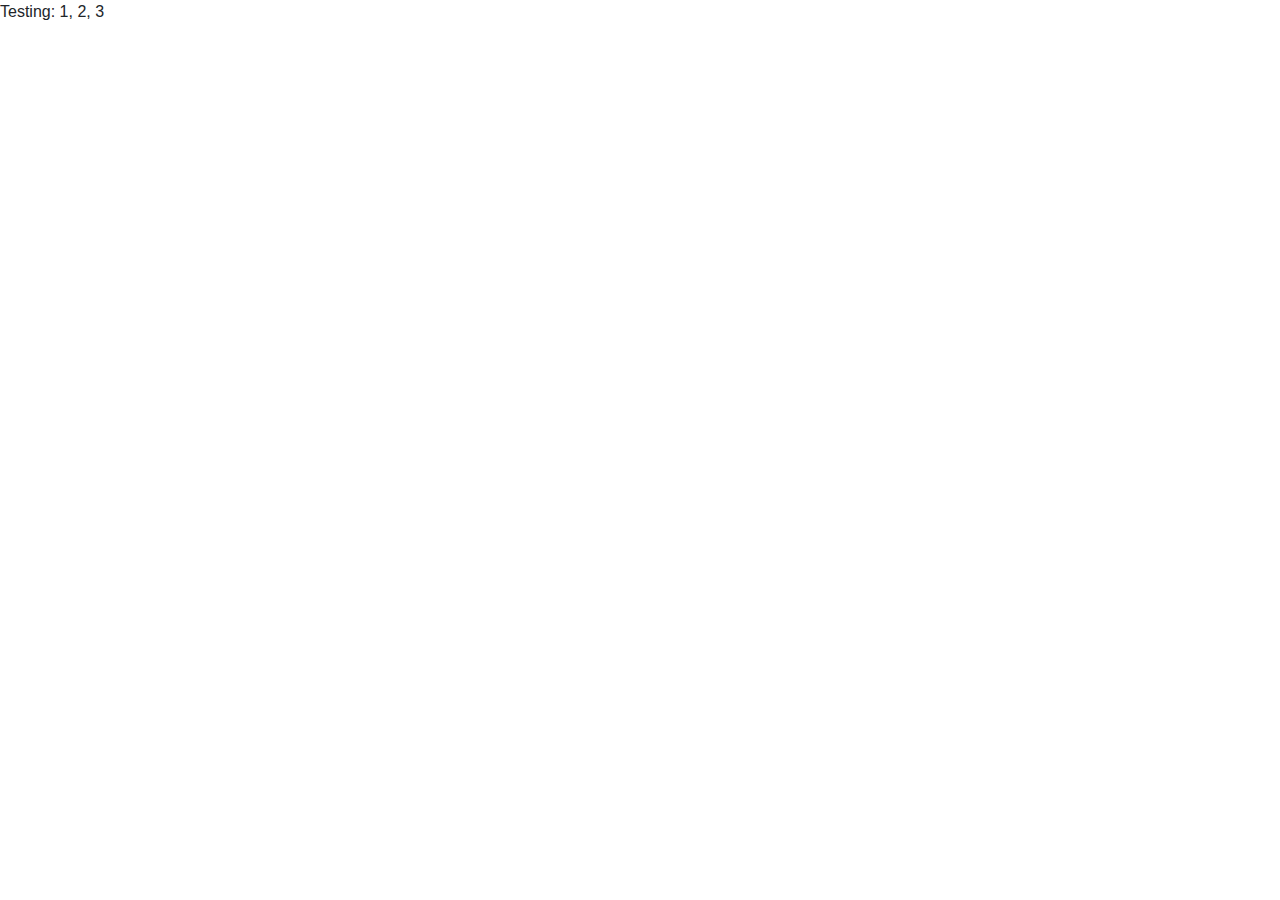
==== docs/index.html @ 44a43418 "hope this works please" ====
<!DOCTYPE html>
<html class="no-js" lang="en">
  <head>
    <title>Bootstrap 4 Layout</title>
    <meta http-equiv="x-ua-compatible" content="ie=edge">
    <meta name="viewport" content="width=device-width, initial-scale=1.0" />
    <link rel="stylesheet" href="css/styles.css">
  </head>

  <body>
    <!-- Content starts here -->
    <p>Testing: 1, 2, 3</p>

    <!-- Closing scripts here -->
    <script src="js/jquery.js"></script>
    <script src="js/popper.js"></script>
    <script src="js/bootstrap.js"></script>
  </body>
</html>
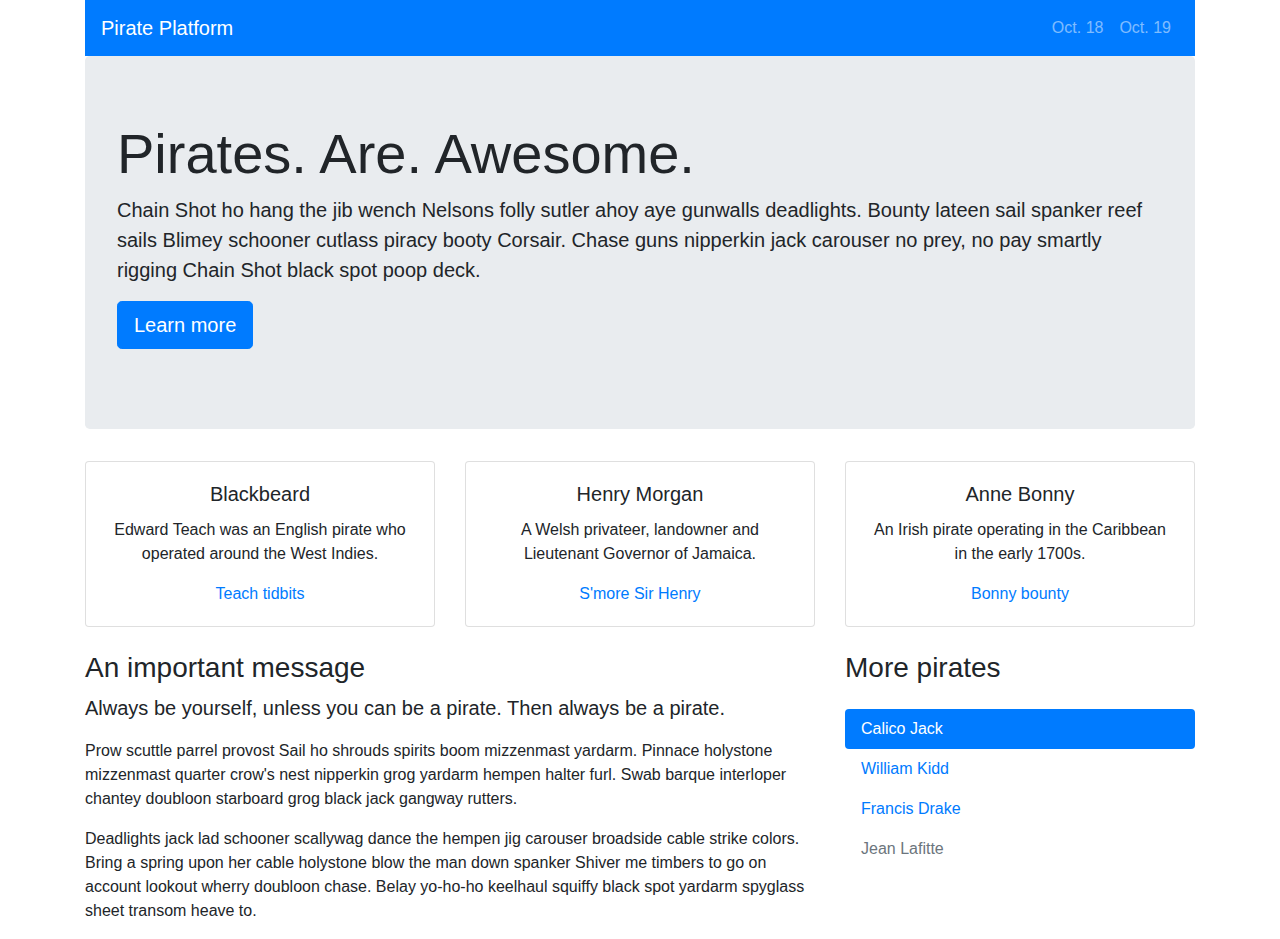
==== commit 94e66551: "I am screwed" ====
--- a/docs/index.html
+++ b/docs/index.html
@@ -1,7 +1,7 @@
 <!DOCTYPE html>
 <html class="no-js" lang="en">
   <head>
-    <title>Bootstrap 4 Layout</title>
+    <title>Pirate Assignment</title>
     <meta http-equiv="x-ua-compatible" content="ie=edge">
     <meta name="viewport" content="width=device-width, initial-scale=1.0" />
     <link rel="stylesheet" href="css/styles.css">
@@ -9,7 +9,92 @@
 
   <body>
     <!-- Content starts here -->
-    <p>Testing: 1, 2, 3</p>
+    <div class="container">
+      <nav class="navbar navbar-expand-lg navbar-dark bg-primary">
+          <a class="navbar-brand" href="#">Pirate Platform</a>
+          <button class="navbar-toggler" type="button" data-toggle="collapse" data-target="#navbarSupportedContent">
+              <span class="navbar-toggler-icon"></span>
+            </button>
+          <div class="collapse navbar-collapse" id="navbarSupportedContent">
+            <ul class="navbar-nav ml-auto">
+              <li class="nav-item">
+                <a class="nav-link" href="#">Oct. 18</a>
+              </li>
+              <li class="nav-item">
+                <a class="nav-link" href="#">Oct. 19</a>
+              </li>
+            </ul>
+          </div>
+        </nav>
+        <div class="jumbotron">
+            <h1 class="display-4">Pirates. Are. Awesome.</h1>
+            <p class="lead">Chain Shot ho hang the jib wench Nelsons folly sutler ahoy aye gunwalls deadlights. Bounty lateen sail spanker reef sails Blimey schooner cutlass piracy booty Corsair. Chase guns nipperkin jack carouser no prey, no pay smartly rigging Chain Shot black spot poop deck.</p>
+            <p class="lead">
+              <a class="btn btn-primary btn-lg" href="#" role="button">Learn more</a>
+            </p>
+        </div>
+        <section>
+            <div class="row">
+              <div class="col-sm-12 col-lg-4">
+                <div class="card mb-4">
+                  <div class="card-body text-center">
+                    <h5 class="card-title">Blackbeard</h5>
+                    <p class="card-text">Edward Teach was an English pirate who operated around the West Indies.</p>
+                    <a href="https://en.wikipedia.org/wiki/Blackbeard" class="card-link">Teach tidbits</a>
+                  </div>
+                </div>
+              </div>
+              <div class="col-sm-6 col-lg-4">
+                <div class="card mb-4">
+                  <div class="card-body text-center">
+                    <h5 class="card-title">Henry Morgan</h5>
+                    <p class="card-text">A Welsh privateer, landowner and Lieutenant Governor of Jamaica.</p>
+                    <a href="https://en.wikipedia.org/wiki/Henry_Morgan" class="card-link">S'more Sir Henry</a>
+                  </div>
+                </div>
+              </div>
+              <div class="col-sm-6 col-lg-4">
+                <div class="card mb-4">
+                  <div class="card-body text-center">
+                    <h5 class="card-title">Anne Bonny</h5>
+                    <p class="card-text">An Irish pirate operating in the Caribbean in the early 1700s.</p>
+                    <a href="https://en.wikipedia.org/wiki/Anne_Bonny" class="card-link">Bonny bounty</a>
+                  </div>
+                </div>
+              </div>
+            </div>
+          </section>
+          <section>
+              <div class="row mt-sm-4 mt-md-0">
+                <div class="col-sm-12 col-md-8">
+                    <h3>An important message</h3>
+                    <p class="lead">Always be yourself, unless you can be a pirate. Then always be a pirate.</p>
+            
+                    <p>Prow scuttle parrel provost Sail ho shrouds spirits boom mizzenmast yardarm. Pinnace holystone mizzenmast quarter crow's nest nipperkin grog yardarm hempen halter furl. Swab barque interloper chantey doubloon starboard grog black jack gangway rutters.</p>
+                    <p>Deadlights jack lad schooner scallywag dance the hempen jig carouser broadside cable strike colors. Bring a spring upon her cable holystone blow the man down spanker Shiver me timbers to go on account lookout wherry doubloon chase. Belay yo-ho-ho keelhaul squiffy black spot yardarm spyglass sheet transom heave to.</p>
+                  </div>
+            
+                  <div class="col-sm-12 col-md-4">
+                      <h3 class="mb-4">More pirates</h3>
+
+                      <ul class="nav flex-column nav-pills">
+                        <li class="nav-item">
+                          <a class="nav-link active" href="#">Calico Jack</a>
+                        </li>
+                        <li class="nav-item">
+                          <a class="nav-link" href="#">William Kidd</a>
+                        </li>
+                        <li class="nav-item">
+                          <a class="nav-link" href="#">Francis Drake</a>
+                        </li>
+                        <li class="nav-item">
+                          <a class="nav-link disabled" href="#">Jean Lafitte</a>
+                        </li>
+                      </ul>
+                </div>
+              </div>
+            </section>
+
 
     <!-- Closing scripts here -->
     <script src="js/jquery.js"></script>
--- a/docs/css/styles.css
+++ b/docs/css/styles.css
@@ -3,5 +3,5 @@
  * Copyright 2011-2019 The Bootstrap Authors
  * Copyright 2011-2019 Twitter, Inc.
  * Licensed under MIT (https://github.com/twbs/bootstrap/blob/master/LICENSE)
- */:root{--blue:#007bff;--indigo:#6610f2;--purple:#6f42c1;--pink:#e83e8c;--red:#dc3545;--orange:#fd7e14;--yellow:#ffc107;--green:#28a745;--teal:#20c997;--cyan:#17a2b8;--white:#fff;--gray:#6c757d;--gray-dark:#343a40;--primary:#007bff;--secondary:#6c757d;--success:#28a745;--info:#17a2b8;--warning:#ffc107;--danger:#dc3545;--light:#f8f9fa;--dark:#343a40;--breakpoint-xs:0;--breakpoint-sm:576px;--breakpoint-md:768px;--breakpoint-lg:992px;--breakpoint-xl:1200px;--font-family-sans-serif:-apple-system,BlinkMacSystemFont,"Segoe UI",Roboto,"Helvetica Neue",Arial,"Noto Sans",sans-serif,"Apple Color Emoji","Segoe UI Emoji","Segoe UI Symbol","Noto Color Emoji";--font-family-monospace:SFMono-Regular,Menlo,Monaco,Consolas,"Liberation Mono","Courier New",monospace}*,:after,:before{box-sizing:border-box}html{font-family:sans-serif;line-height:1.15;-webkit-text-size-adjust:100%;-webkit-tap-highlight-color:rgba(0,0,0,0)}article,aside,figcaption,figure,footer,header,hgroup,main,nav,section{display:block}body{margin:0;font-family:-apple-system,BlinkMacSystemFont,Segoe UI,Roboto,Helvetica Neue,Arial,Noto Sans,sans-serif,Apple Color Emoji,Segoe UI Emoji,Segoe UI Symbol,Noto Color Emoji;font-size:1rem;font-weight:400;line-height:1.5;color:#212529;text-align:left;background-color:#fff}[tabindex="-1"]:focus{outline:0!important}hr{box-sizing:content-box;height:0;overflow:visible}h1,h2,h3,h4,h5,h6{margin-top:0;margin-bottom:.5rem}p{margin-top:0;margin-bottom:1rem}abbr[data-original-title],abbr[title]{text-decoration:underline;-webkit-text-decoration:underline dotted;-moz-text-decoration:underline dotted;text-decoration:underline dotted;cursor:help;border-bottom:0;-webkit-text-decoration-skip-ink:none;text-decoration-skip-ink:none}address{font-style:normal;line-height:inherit}address,dl,ol,ul{margin-bottom:1rem}dl,ol,ul{margin-top:0}ol ol,ol ul,ul ol,ul ul{margin-bottom:0}dt{font-weight:700}dd{margin-bottom:.5rem;margin-left:0}blockquote{margin:0 0 1rem}b,strong{font-weight:bolder}small{font-size:80%}sub,sup{position:relative;font-size:75%;line-height:0;vertical-align:baseline}sub{bottom:-.25em}sup{top:-.5em}a{color:#007bff;text-decoration:none;background-color:transparent}a:hover{color:#0056b3;text-decoration:underline}a:not([href]):not([tabindex]),a:not([href]):not([tabindex]):focus,a:not([href]):not([tabindex]):hover{color:inherit;text-decoration:none}a:not([href]):not([tabindex]):focus{outline:0}code,kbd,pre,samp{font-family:SFMono-Regular,Menlo,Monaco,Consolas,Liberation Mono,Courier New,monospace;font-size:1em}pre{margin-top:0;margin-bottom:1rem;overflow:auto}figure{margin:0 0 1rem}img{border-style:none}img,svg{vertical-align:middle}svg{overflow:hidden}table{border-collapse:collapse}caption{padding-top:.75rem;padding-bottom:.75rem;color:#6c757d;text-align:left;caption-side:bottom}th{text-align:inherit}label{display:inline-block;margin-bottom:.5rem}button{border-radius:0}button:focus{outline:1px dotted;outline:5px auto -webkit-focus-ring-color}button,input,optgroup,select,textarea{margin:0;font-family:inherit;font-size:inherit;line-height:inherit}button,input{overflow:visible}button,select{text-transform:none}select{word-wrap:normal}[type=button],[type=reset],[type=submit],button{-webkit-appearance:button}[type=button]:not(:disabled),[type=reset]:not(:disabled),[type=submit]:not(:disabled),button:not(:disabled){cursor:pointer}[type=button]::-moz-focus-inner,[type=reset]::-moz-focus-inner,[type=submit]::-moz-focus-inner,button::-moz-focus-inner{padding:0;border-style:none}input[type=checkbox],input[type=radio]{box-sizing:border-box;padding:0}input[type=date],input[type=datetime-local],input[type=month],input[type=time]{-webkit-appearance:listbox}textarea{overflow:auto;resize:vertical}fieldset{min-width:0;padding:0;margin:0;border:0}legend{display:block;width:100%;max-width:100%;padding:0;margin-bottom:.5rem;font-size:1.5rem;line-height:inherit;color:inherit;white-space:normal}progress{vertical-align:baseline}[type=number]::-webkit-inner-spin-button,[type=number]::-webkit-outer-spin-button{height:auto}[type=search]{outline-offset:-2px;-webkit-appearance:none}[type=search]::-webkit-search-decoration{-webkit-appearance:none}::-webkit-file-upload-button{font:inherit;-webkit-appearance:button}output{display:inline-block}summary{display:list-item;cursor:pointer}template{display:none}[hidden]{display:none!important}.h1,.h2,.h3,.h4,.h5,.h6,h1,h2,h3,h4,h5,h6{margin-bottom:.5rem;font-weight:500;line-height:1.2}.h1,h1{font-size:2.5rem}.h2,h2{font-size:2rem}.h3,h3{font-size:1.75rem}.h4,h4{font-size:1.5rem}.h5,h5{font-size:1.25rem}.h6,h6{font-size:1rem}.lead{font-size:1.25rem;font-weight:300}.display-1{font-size:6rem}.display-1,.display-2{font-weight:300;line-height:1.2}.display-2{font-size:5.5rem}.display-3{font-size:4.5rem}.display-3,.display-4{font-weight:300;line-height:1.2}.display-4{font-size:3.5rem}hr{margin-top:1rem;margin-bottom:1rem;border:0;border-top:1px solid rgba(0,0,0,.1)}.small,small{font-size:80%;font-weight:400}.mark,mark{padding:.2em;background-color:#fcf8e3}.list-inline,.list-unstyled{padding-left:0;list-style:none}.list-inline-item{display:inline-block}.list-inline-item:not(:last-child){margin-right:.5rem}.initialism{font-size:90%;text-transform:uppercase}.blockquote{margin-bottom:1rem;font-size:1.25rem}.blockquote-footer{display:block;font-size:80%;color:#6c757d}.blockquote-footer:before{content:"\2014\00A0"}.img-fluid,.img-thumbnail{max-width:100%;height:auto}.img-thumbnail{padding:.25rem;background-color:#fff;border:1px solid #dee2e6;border-radius:.25rem}.figure{display:inline-block}.figure-img{margin-bottom:.5rem;line-height:1}.figure-caption{font-size:90%;color:#6c757d}code{font-size:87.5%;color:#e83e8c;word-break:break-word}a>code{color:inherit}kbd{padding:.2rem .4rem;font-size:87.5%;color:#fff;background-color:#212529;border-radius:.2rem}kbd kbd{padding:0;font-size:100%;font-weight:700}pre{display:block;font-size:87.5%;color:#212529}pre code{font-size:inherit;color:inherit;word-break:normal}.pre-scrollable{max-height:340px;overflow-y:scroll}.container{width:100%;padding-right:15px;padding-left:15px;margin-right:auto;margin-left:auto}@media (min-width:576px){.container{max-width:540px}}@media (min-width:768px){.container{max-width:720px}}@media (min-width:992px){.container{max-width:960px}}@media (min-width:1200px){.container{max-width:1140px}}.container-fluid{width:100%;padding-right:15px;padding-left:15px;margin-right:auto;margin-left:auto}.row{display:-webkit-flex;display:-ms-flexbox;display:flex;-webkit-flex-wrap:wrap;-ms-flex-wrap:wrap;flex-wrap:wrap;margin-right:-15px;margin-left:-15px}.no-gutters{margin-right:0;margin-left:0}.no-gutters>.col,.no-gutters>[class*=col-]{padding-right:0;padding-left:0}.col,.col-1,.col-2,.col-3,.col-4,.col-5,.col-6,.col-7,.col-8,.col-9,.col-10,.col-11,.col-12,.col-auto,.col-lg,.col-lg-1,.col-lg-2,.col-lg-3,.col-lg-4,.col-lg-5,.col-lg-6,.col-lg-7,.col-lg-8,.col-lg-9,.col-lg-10,.col-lg-11,.col-lg-12,.col-lg-auto,.col-md,.col-md-1,.col-md-2,.col-md-3,.col-md-4,.col-md-5,.col-md-6,.col-md-7,.col-md-8,.col-md-9,.col-md-10,.col-md-11,.col-md-12,.col-md-auto,.col-sm,.col-sm-1,.col-sm-2,.col-sm-3,.col-sm-4,.col-sm-5,.col-sm-6,.col-sm-7,.col-sm-8,.col-sm-9,.col-sm-10,.col-sm-11,.col-sm-12,.col-sm-auto,.col-xl,.col-xl-1,.col-xl-2,.col-xl-3,.col-xl-4,.col-xl-5,.col-xl-6,.col-xl-7,.col-xl-8,.col-xl-9,.col-xl-10,.col-xl-11,.col-xl-12,.col-xl-auto{position:relative;width:100%;padding-right:15px;padding-left:15px}.col{-webkit-flex-basis:0;-ms-flex-preferred-size:0;flex-basis:0;-webkit-flex-grow:1;-ms-flex-positive:1;flex-grow:1;max-width:100%}.col-auto{-webkit-flex:0 0 auto;-ms-flex:0 0 auto;flex:0 0 auto;width:auto;max-width:100%}.col-1{-webkit-flex:0 0 8.33333%;-ms-flex:0 0 8.33333%;flex:0 0 8.33333%;max-width:8.33333%}.col-2{-webkit-flex:0 0 16.66667%;-ms-flex:0 0 16.66667%;flex:0 0 16.66667%;max-width:16.66667%}.col-3{-webkit-flex:0 0 25%;-ms-flex:0 0 25%;flex:0 0 25%;max-width:25%}.col-4{-webkit-flex:0 0 33.33333%;-ms-flex:0 0 33.33333%;flex:0 0 33.33333%;max-width:33.33333%}.col-5{-webkit-flex:0 0 41.66667%;-ms-flex:0 0 41.66667%;flex:0 0 41.66667%;max-width:41.66667%}.col-6{-webkit-flex:0 0 50%;-ms-flex:0 0 50%;flex:0 0 50%;max-width:50%}.col-7{-webkit-flex:0 0 58.33333%;-ms-flex:0 0 58.33333%;flex:0 0 58.33333%;max-width:58.33333%}.col-8{-webkit-flex:0 0 66.66667%;-ms-flex:0 0 66.66667%;flex:0 0 66.66667%;max-width:66.66667%}.col-9{-webkit-flex:0 0 75%;-ms-flex:0 0 75%;flex:0 0 75%;max-width:75%}.col-10{-webkit-flex:0 0 83.33333%;-ms-flex:0 0 83.33333%;flex:0 0 83.33333%;max-width:83.33333%}.col-11{-webkit-flex:0 0 91.66667%;-ms-flex:0 0 91.66667%;flex:0 0 91.66667%;max-width:91.66667%}.col-12{-webkit-flex:0 0 100%;-ms-flex:0 0 100%;flex:0 0 100%;max-width:100%}.order-first{-webkit-order:-1;-ms-flex-order:-1;order:-1}.order-last{-webkit-order:13;-ms-flex-order:13;order:13}.order-0{-webkit-order:0;-ms-flex-order:0;order:0}.order-1{-webkit-order:1;-ms-flex-order:1;order:1}.order-2{-webkit-order:2;-ms-flex-order:2;order:2}.order-3{-webkit-order:3;-ms-flex-order:3;order:3}.order-4{-webkit-order:4;-ms-flex-order:4;order:4}.order-5{-webkit-order:5;-ms-flex-order:5;order:5}.order-6{-webkit-order:6;-ms-flex-order:6;order:6}.order-7{-webkit-order:7;-ms-flex-order:7;order:7}.order-8{-webkit-order:8;-ms-flex-order:8;order:8}.order-9{-webkit-order:9;-ms-flex-order:9;order:9}.order-10{-webkit-order:10;-ms-flex-order:10;order:10}.order-11{-webkit-order:11;-ms-flex-order:11;order:11}.order-12{-webkit-order:12;-ms-flex-order:12;order:12}.offset-1{margin-left:8.33333%}.offset-2{margin-left:16.66667%}.offset-3{margin-left:25%}.offset-4{margin-left:33.33333%}.offset-5{margin-left:41.66667%}.offset-6{margin-left:50%}.offset-7{margin-left:58.33333%}.offset-8{margin-left:66.66667%}.offset-9{margin-left:75%}.offset-10{margin-left:83.33333%}.offset-11{margin-left:91.66667%}@media (min-width:576px){.col-sm{-webkit-flex-basis:0;-ms-flex-preferred-size:0;flex-basis:0;-webkit-flex-grow:1;-ms-flex-positive:1;flex-grow:1;max-width:100%}.col-sm-auto{-webkit-flex:0 0 auto;-ms-flex:0 0 auto;flex:0 0 auto;width:auto;max-width:100%}.col-sm-1{-webkit-flex:0 0 8.33333%;-ms-flex:0 0 8.33333%;flex:0 0 8.33333%;max-width:8.33333%}.col-sm-2{-webkit-flex:0 0 16.66667%;-ms-flex:0 0 16.66667%;flex:0 0 16.66667%;max-width:16.66667%}.col-sm-3{-webkit-flex:0 0 25%;-ms-flex:0 0 25%;flex:0 0 25%;max-width:25%}.col-sm-4{-webkit-flex:0 0 33.33333%;-ms-flex:0 0 33.33333%;flex:0 0 33.33333%;max-width:33.33333%}.col-sm-5{-webkit-flex:0 0 41.66667%;-ms-flex:0 0 41.66667%;flex:0 0 41.66667%;max-width:41.66667%}.col-sm-6{-webkit-flex:0 0 50%;-ms-flex:0 0 50%;flex:0 0 50%;max-width:50%}.col-sm-7{-webkit-flex:0 0 58.33333%;-ms-flex:0 0 58.33333%;flex:0 0 58.33333%;max-width:58.33333%}.col-sm-8{-webkit-flex:0 0 66.66667%;-ms-flex:0 0 66.66667%;flex:0 0 66.66667%;max-width:66.66667%}.col-sm-9{-webkit-flex:0 0 75%;-ms-flex:0 0 75%;flex:0 0 75%;max-width:75%}.col-sm-10{-webkit-flex:0 0 83.33333%;-ms-flex:0 0 83.33333%;flex:0 0 83.33333%;max-width:83.33333%}.col-sm-11{-webkit-flex:0 0 91.66667%;-ms-flex:0 0 91.66667%;flex:0 0 91.66667%;max-width:91.66667%}.col-sm-12{-webkit-flex:0 0 100%;-ms-flex:0 0 100%;flex:0 0 100%;max-width:100%}.order-sm-first{-webkit-order:-1;-ms-flex-order:-1;order:-1}.order-sm-last{-webkit-order:13;-ms-flex-order:13;order:13}.order-sm-0{-webkit-order:0;-ms-flex-order:0;order:0}.order-sm-1{-webkit-order:1;-ms-flex-order:1;order:1}.order-sm-2{-webkit-order:2;-ms-flex-order:2;order:2}.order-sm-3{-webkit-order:3;-ms-flex-order:3;order:3}.order-sm-4{-webkit-order:4;-ms-flex-order:4;order:4}.order-sm-5{-webkit-order:5;-ms-flex-order:5;order:5}.order-sm-6{-webkit-order:6;-ms-flex-order:6;order:6}.order-sm-7{-webkit-order:7;-ms-flex-order:7;order:7}.order-sm-8{-webkit-order:8;-ms-flex-order:8;order:8}.order-sm-9{-webkit-order:9;-ms-flex-order:9;order:9}.order-sm-10{-webkit-order:10;-ms-flex-order:10;order:10}.order-sm-11{-webkit-order:11;-ms-flex-order:11;order:11}.order-sm-12{-webkit-order:12;-ms-flex-order:12;order:12}.offset-sm-0{margin-left:0}.offset-sm-1{margin-left:8.33333%}.offset-sm-2{margin-left:16.66667%}.offset-sm-3{margin-left:25%}.offset-sm-4{margin-left:33.33333%}.offset-sm-5{margin-left:41.66667%}.offset-sm-6{margin-left:50%}.offset-sm-7{margin-left:58.33333%}.offset-sm-8{margin-left:66.66667%}.offset-sm-9{margin-left:75%}.offset-sm-10{margin-left:83.33333%}.offset-sm-11{margin-left:91.66667%}}@media (min-width:768px){.col-md{-webkit-flex-basis:0;-ms-flex-preferred-size:0;flex-basis:0;-webkit-flex-grow:1;-ms-flex-positive:1;flex-grow:1;max-width:100%}.col-md-auto{-webkit-flex:0 0 auto;-ms-flex:0 0 auto;flex:0 0 auto;width:auto;max-width:100%}.col-md-1{-webkit-flex:0 0 8.33333%;-ms-flex:0 0 8.33333%;flex:0 0 8.33333%;max-width:8.33333%}.col-md-2{-webkit-flex:0 0 16.66667%;-ms-flex:0 0 16.66667%;flex:0 0 16.66667%;max-width:16.66667%}.col-md-3{-webkit-flex:0 0 25%;-ms-flex:0 0 25%;flex:0 0 25%;max-width:25%}.col-md-4{-webkit-flex:0 0 33.33333%;-ms-flex:0 0 33.33333%;flex:0 0 33.33333%;max-width:33.33333%}.col-md-5{-webkit-flex:0 0 41.66667%;-ms-flex:0 0 41.66667%;flex:0 0 41.66667%;max-width:41.66667%}.col-md-6{-webkit-flex:0 0 50%;-ms-flex:0 0 50%;flex:0 0 50%;max-width:50%}.col-md-7{-webkit-flex:0 0 58.33333%;-ms-flex:0 0 58.33333%;flex:0 0 58.33333%;max-width:58.33333%}.col-md-8{-webkit-flex:0 0 66.66667%;-ms-flex:0 0 66.66667%;flex:0 0 66.66667%;max-width:66.66667%}.col-md-9{-webkit-flex:0 0 75%;-ms-flex:0 0 75%;flex:0 0 75%;max-width:75%}.col-md-10{-webkit-flex:0 0 83.33333%;-ms-flex:0 0 83.33333%;flex:0 0 83.33333%;max-width:83.33333%}.col-md-11{-webkit-flex:0 0 91.66667%;-ms-flex:0 0 91.66667%;flex:0 0 91.66667%;max-width:91.66667%}.col-md-12{-webkit-flex:0 0 100%;-ms-flex:0 0 100%;flex:0 0 100%;max-width:100%}.order-md-first{-webkit-order:-1;-ms-flex-order:-1;order:-1}.order-md-last{-webkit-order:13;-ms-flex-order:13;order:13}.order-md-0{-webkit-order:0;-ms-flex-order:0;order:0}.order-md-1{-webkit-order:1;-ms-flex-order:1;order:1}.order-md-2{-webkit-order:2;-ms-flex-order:2;order:2}.order-md-3{-webkit-order:3;-ms-flex-order:3;order:3}.order-md-4{-webkit-order:4;-ms-flex-order:4;order:4}.order-md-5{-webkit-order:5;-ms-flex-order:5;order:5}.order-md-6{-webkit-order:6;-ms-flex-order:6;order:6}.order-md-7{-webkit-order:7;-ms-flex-order:7;order:7}.order-md-8{-webkit-order:8;-ms-flex-order:8;order:8}.order-md-9{-webkit-order:9;-ms-flex-order:9;order:9}.order-md-10{-webkit-order:10;-ms-flex-order:10;order:10}.order-md-11{-webkit-order:11;-ms-flex-order:11;order:11}.order-md-12{-webkit-order:12;-ms-flex-order:12;order:12}.offset-md-0{margin-left:0}.offset-md-1{margin-left:8.33333%}.offset-md-2{margin-left:16.66667%}.offset-md-3{margin-left:25%}.offset-md-4{margin-left:33.33333%}.offset-md-5{margin-left:41.66667%}.offset-md-6{margin-left:50%}.offset-md-7{margin-left:58.33333%}.offset-md-8{margin-left:66.66667%}.offset-md-9{margin-left:75%}.offset-md-10{margin-left:83.33333%}.offset-md-11{margin-left:91.66667%}}@media (min-width:992px){.col-lg{-webkit-flex-basis:0;-ms-flex-preferred-size:0;flex-basis:0;-webkit-flex-grow:1;-ms-flex-positive:1;flex-grow:1;max-width:100%}.col-lg-auto{-webkit-flex:0 0 auto;-ms-flex:0 0 auto;flex:0 0 auto;width:auto;max-width:100%}.col-lg-1{-webkit-flex:0 0 8.33333%;-ms-flex:0 0 8.33333%;flex:0 0 8.33333%;max-width:8.33333%}.col-lg-2{-webkit-flex:0 0 16.66667%;-ms-flex:0 0 16.66667%;flex:0 0 16.66667%;max-width:16.66667%}.col-lg-3{-webkit-flex:0 0 25%;-ms-flex:0 0 25%;flex:0 0 25%;max-width:25%}.col-lg-4{-webkit-flex:0 0 33.33333%;-ms-flex:0 0 33.33333%;flex:0 0 33.33333%;max-width:33.33333%}.col-lg-5{-webkit-flex:0 0 41.66667%;-ms-flex:0 0 41.66667%;flex:0 0 41.66667%;max-width:41.66667%}.col-lg-6{-webkit-flex:0 0 50%;-ms-flex:0 0 50%;flex:0 0 50%;max-width:50%}.col-lg-7{-webkit-flex:0 0 58.33333%;-ms-flex:0 0 58.33333%;flex:0 0 58.33333%;max-width:58.33333%}.col-lg-8{-webkit-flex:0 0 66.66667%;-ms-flex:0 0 66.66667%;flex:0 0 66.66667%;max-width:66.66667%}.col-lg-9{-webkit-flex:0 0 75%;-ms-flex:0 0 75%;flex:0 0 75%;max-width:75%}.col-lg-10{-webkit-flex:0 0 83.33333%;-ms-flex:0 0 83.33333%;flex:0 0 83.33333%;max-width:83.33333%}.col-lg-11{-webkit-flex:0 0 91.66667%;-ms-flex:0 0 91.66667%;flex:0 0 91.66667%;max-width:91.66667%}.col-lg-12{-webkit-flex:0 0 100%;-ms-flex:0 0 100%;flex:0 0 100%;max-width:100%}.order-lg-first{-webkit-order:-1;-ms-flex-order:-1;order:-1}.order-lg-last{-webkit-order:13;-ms-flex-order:13;order:13}.order-lg-0{-webkit-order:0;-ms-flex-order:0;order:0}.order-lg-1{-webkit-order:1;-ms-flex-order:1;order:1}.order-lg-2{-webkit-order:2;-ms-flex-order:2;order:2}.order-lg-3{-webkit-order:3;-ms-flex-order:3;order:3}.order-lg-4{-webkit-order:4;-ms-flex-order:4;order:4}.order-lg-5{-webkit-order:5;-ms-flex-order:5;order:5}.order-lg-6{-webkit-order:6;-ms-flex-order:6;order:6}.order-lg-7{-webkit-order:7;-ms-flex-order:7;order:7}.order-lg-8{-webkit-order:8;-ms-flex-order:8;order:8}.order-lg-9{-webkit-order:9;-ms-flex-order:9;order:9}.order-lg-10{-webkit-order:10;-ms-flex-order:10;order:10}.order-lg-11{-webkit-order:11;-ms-flex-order:11;order:11}.order-lg-12{-webkit-order:12;-ms-flex-order:12;order:12}.offset-lg-0{margin-left:0}.offset-lg-1{margin-left:8.33333%}.offset-lg-2{margin-left:16.66667%}.offset-lg-3{margin-left:25%}.offset-lg-4{margin-left:33.33333%}.offset-lg-5{margin-left:41.66667%}.offset-lg-6{margin-left:50%}.offset-lg-7{margin-left:58.33333%}.offset-lg-8{margin-left:66.66667%}.offset-lg-9{margin-left:75%}.offset-lg-10{margin-left:83.33333%}.offset-lg-11{margin-left:91.66667%}}@media (min-width:1200px){.col-xl{-webkit-flex-basis:0;-ms-flex-preferred-size:0;flex-basis:0;-webkit-flex-grow:1;-ms-flex-positive:1;flex-grow:1;max-width:100%}.col-xl-auto{-webkit-flex:0 0 auto;-ms-flex:0 0 auto;flex:0 0 auto;width:auto;max-width:100%}.col-xl-1{-webkit-flex:0 0 8.33333%;-ms-flex:0 0 8.33333%;flex:0 0 8.33333%;max-width:8.33333%}.col-xl-2{-webkit-flex:0 0 16.66667%;-ms-flex:0 0 16.66667%;flex:0 0 16.66667%;max-width:16.66667%}.col-xl-3{-webkit-flex:0 0 25%;-ms-flex:0 0 25%;flex:0 0 25%;max-width:25%}.col-xl-4{-webkit-flex:0 0 33.33333%;-ms-flex:0 0 33.33333%;flex:0 0 33.33333%;max-width:33.33333%}.col-xl-5{-webkit-flex:0 0 41.66667%;-ms-flex:0 0 41.66667%;flex:0 0 41.66667%;max-width:41.66667%}.col-xl-6{-webkit-flex:0 0 50%;-ms-flex:0 0 50%;flex:0 0 50%;max-width:50%}.col-xl-7{-webkit-flex:0 0 58.33333%;-ms-flex:0 0 58.33333%;flex:0 0 58.33333%;max-width:58.33333%}.col-xl-8{-webkit-flex:0 0 66.66667%;-ms-flex:0 0 66.66667%;flex:0 0 66.66667%;max-width:66.66667%}.col-xl-9{-webkit-flex:0 0 75%;-ms-flex:0 0 75%;flex:0 0 75%;max-width:75%}.col-xl-10{-webkit-flex:0 0 83.33333%;-ms-flex:0 0 83.33333%;flex:0 0 83.33333%;max-width:83.33333%}.col-xl-11{-webkit-flex:0 0 91.66667%;-ms-flex:0 0 91.66667%;flex:0 0 91.66667%;max-width:91.66667%}.col-xl-12{-webkit-flex:0 0 100%;-ms-flex:0 0 100%;flex:0 0 100%;max-width:100%}.order-xl-first{-webkit-order:-1;-ms-flex-order:-1;order:-1}.order-xl-last{-webkit-order:13;-ms-flex-order:13;order:13}.order-xl-0{-webkit-order:0;-ms-flex-order:0;order:0}.order-xl-1{-webkit-order:1;-ms-flex-order:1;order:1}.order-xl-2{-webkit-order:2;-ms-flex-order:2;order:2}.order-xl-3{-webkit-order:3;-ms-flex-order:3;order:3}.order-xl-4{-webkit-order:4;-ms-flex-order:4;order:4}.order-xl-5{-webkit-order:5;-ms-flex-order:5;order:5}.order-xl-6{-webkit-order:6;-ms-flex-order:6;order:6}.order-xl-7{-webkit-order:7;-ms-flex-order:7;order:7}.order-xl-8{-webkit-order:8;-ms-flex-order:8;order:8}.order-xl-9{-webkit-order:9;-ms-flex-order:9;order:9}.order-xl-10{-webkit-order:10;-ms-flex-order:10;order:10}.order-xl-11{-webkit-order:11;-ms-flex-order:11;order:11}.order-xl-12{-webkit-order:12;-ms-flex-order:12;order:12}.offset-xl-0{margin-left:0}.offset-xl-1{margin-left:8.33333%}.offset-xl-2{margin-left:16.66667%}.offset-xl-3{margin-left:25%}.offset-xl-4{margin-left:33.33333%}.offset-xl-5{margin-left:41.66667%}.offset-xl-6{margin-left:50%}.offset-xl-7{margin-left:58.33333%}.offset-xl-8{margin-left:66.66667%}.offset-xl-9{margin-left:75%}.offset-xl-10{margin-left:83.33333%}.offset-xl-11{margin-left:91.66667%}}.table{width:100%;margin-bottom:1rem;color:#212529}.table td,.table th{padding:.75rem;vertical-align:top;border-top:1px solid #dee2e6}.table thead th{vertical-align:bottom;border-bottom:2px solid #dee2e6}.table tbody+tbody{border-top:2px solid #dee2e6}.table-sm td,.table-sm th{padding:.3rem}.table-bordered,.table-bordered td,.table-bordered th{border:1px solid #dee2e6}.table-bordered thead td,.table-bordered thead th{border-bottom-width:2px}.table-borderless tbody+tbody,.table-borderless td,.table-borderless th,.table-borderless thead th{border:0}.table-striped tbody tr:nth-of-type(odd){background-color:rgba(0,0,0,.05)}.table-hover tbody tr:hover{color:#212529;background-color:rgba(0,0,0,.075)}.table-primary,.table-primary>td,.table-primary>th{background-color:#b8daff}.table-primary tbody+tbody,.table-primary td,.table-primary th,.table-primary thead th{border-color:#7abaff}.table-hover .table-primary:hover,.table-hover .table-primary:hover>td,.table-hover .table-primary:hover>th{background-color:#9fcdff}.table-secondary,.table-secondary>td,.table-secondary>th{background-color:#d6d8db}.table-secondary tbody+tbody,.table-secondary td,.table-secondary th,.table-secondary thead th{border-color:#b3b7bb}.table-hover .table-secondary:hover,.table-hover .table-secondary:hover>td,.table-hover .table-secondary:hover>th{background-color:#c8cbcf}.table-success,.table-success>td,.table-success>th{background-color:#c3e6cb}.table-success tbody+tbody,.table-success td,.table-success th,.table-success thead th{border-color:#8fd19e}.table-hover .table-success:hover,.table-hover .table-success:hover>td,.table-hover .table-success:hover>th{background-color:#b1dfbb}.table-info,.table-info>td,.table-info>th{background-color:#bee5eb}.table-info tbody+tbody,.table-info td,.table-info th,.table-info thead th{border-color:#86cfda}.table-hover .table-info:hover,.table-hover .table-info:hover>td,.table-hover .table-info:hover>th{background-color:#abdde5}.table-warning,.table-warning>td,.table-warning>th{background-color:#ffeeba}.table-warning tbody+tbody,.table-warning td,.table-warning th,.table-warning thead th{border-color:#ffdf7e}.table-hover .table-warning:hover,.table-hover .table-warning:hover>td,.table-hover .table-warning:hover>th{background-color:#ffe8a1}.table-danger,.table-danger>td,.table-danger>th{background-color:#f5c6cb}.table-danger tbody+tbody,.table-danger td,.table-danger th,.table-danger thead th{border-color:#ed969e}.table-hover .table-danger:hover,.table-hover .table-danger:hover>td,.table-hover .table-danger:hover>th{background-color:#f1b0b7}.table-light,.table-light>td,.table-light>th{background-color:#fdfdfe}.table-light tbody+tbody,.table-light td,.table-light th,.table-light thead th{border-color:#fbfcfc}.table-hover .table-light:hover,.table-hover .table-light:hover>td,.table-hover .table-light:hover>th{background-color:#ececf6}.table-dark,.table-dark>td,.table-dark>th{background-color:#c6c8ca}.table-dark tbody+tbody,.table-dark td,.table-dark th,.table-dark thead th{border-color:#95999c}.table-hover .table-dark:hover,.table-hover .table-dark:hover>td,.table-hover .table-dark:hover>th{background-color:#b9bbbe}.table-active,.table-active>td,.table-active>th,.table-hover .table-active:hover,.table-hover .table-active:hover>td,.table-hover .table-active:hover>th{background-color:rgba(0,0,0,.075)}.table .thead-dark th{color:#fff;background-color:#343a40;border-color:#454d55}.table .thead-light th{color:#495057;background-color:#e9ecef;border-color:#dee2e6}.table-dark{color:#fff;background-color:#343a40}.table-dark td,.table-dark th,.table-dark thead th{border-color:#454d55}.table-dark.table-bordered{border:0}.table-dark.table-striped tbody tr:nth-of-type(odd){background-color:hsla(0,0%,100%,.05)}.table-dark.table-hover tbody tr:hover{color:#fff;background-color:hsla(0,0%,100%,.075)}@media (max-width:575.98px){.table-responsive-sm{display:block;width:100%;overflow-x:auto;-webkit-overflow-scrolling:touch}.table-responsive-sm>.table-bordered{border:0}}@media (max-width:767.98px){.table-responsive-md{display:block;width:100%;overflow-x:auto;-webkit-overflow-scrolling:touch}.table-responsive-md>.table-bordered{border:0}}@media (max-width:991.98px){.table-responsive-lg{display:block;width:100%;overflow-x:auto;-webkit-overflow-scrolling:touch}.table-responsive-lg>.table-bordered{border:0}}@media (max-width:1199.98px){.table-responsive-xl{display:block;width:100%;overflow-x:auto;-webkit-overflow-scrolling:touch}.table-responsive-xl>.table-bordered{border:0}}.table-responsive{display:block;width:100%;overflow-x:auto;-webkit-overflow-scrolling:touch}.table-responsive>.table-bordered{border:0}.form-control{display:block;width:100%;height:calc(1.5em + .75rem + 2px);padding:.375rem .75rem;font-size:1rem;font-weight:400;line-height:1.5;color:#495057;background-color:#fff;background-clip:padding-box;border:1px solid #ced4da;border-radius:.25rem;transition:border-color .15s ease-in-out,box-shadow .15s ease-in-out}@media (prefers-reduced-motion:reduce){.form-control{transition:none}}.form-control::-ms-expand{background-color:transparent;border:0}.form-control:focus{color:#495057;background-color:#fff;border-color:#80bdff;outline:0;box-shadow:0 0 0 .2rem rgba(0,123,255,.25)}.form-control::-webkit-input-placeholder{color:#6c757d;opacity:1}.form-control::-moz-placeholder{color:#6c757d;opacity:1}.form-control:-ms-input-placeholder{color:#6c757d;opacity:1}.form-control::-ms-input-placeholder{color:#6c757d;opacity:1}.form-control::placeholder{color:#6c757d;opacity:1}.form-control:disabled,.form-control[readonly]{background-color:#e9ecef;opacity:1}select.form-control:focus::-ms-value{color:#495057;background-color:#fff}.form-control-file,.form-control-range{display:block;width:100%}.col-form-label{padding-top:calc(.375rem + 1px);padding-bottom:calc(.375rem + 1px);margin-bottom:0;font-size:inherit;line-height:1.5}.col-form-label-lg{padding-top:calc(.5rem + 1px);padding-bottom:calc(.5rem + 1px);font-size:1.25rem;line-height:1.5}.col-form-label-sm{padding-top:calc(.25rem + 1px);padding-bottom:calc(.25rem + 1px);font-size:.875rem;line-height:1.5}.form-control-plaintext{display:block;width:100%;padding-top:.375rem;padding-bottom:.375rem;margin-bottom:0;line-height:1.5;color:#212529;background-color:transparent;border:solid transparent;border-width:1px 0}.form-control-plaintext.form-control-lg,.form-control-plaintext.form-control-sm{padding-right:0;padding-left:0}.form-control-sm{height:calc(1.5em + .5rem + 2px);padding:.25rem .5rem;font-size:.875rem;line-height:1.5;border-radius:.2rem}.form-control-lg{height:calc(1.5em + 1rem + 2px);padding:.5rem 1rem;font-size:1.25rem;line-height:1.5;border-radius:.3rem}select.form-control[multiple],select.form-control[size],textarea.form-control{height:auto}.form-group{margin-bottom:1rem}.form-text{display:block;margin-top:.25rem}.form-row{display:-webkit-flex;display:-ms-flexbox;display:flex;-webkit-flex-wrap:wrap;-ms-flex-wrap:wrap;flex-wrap:wrap;margin-right:-5px;margin-left:-5px}.form-row>.col,.form-row>[class*=col-]{padding-right:5px;padding-left:5px}.form-check{position:relative;display:block;padding-left:1.25rem}.form-check-input{position:absolute;margin-top:.3rem;margin-left:-1.25rem}.form-check-input:disabled~.form-check-label{color:#6c757d}.form-check-label{margin-bottom:0}.form-check-inline{display:-webkit-inline-flex;display:-ms-inline-flexbox;display:inline-flex;-webkit-align-items:center;-ms-flex-align:center;align-items:center;padding-left:0;margin-right:.75rem}.form-check-inline .form-check-input{position:static;margin-top:0;margin-right:.3125rem;margin-left:0}.valid-feedback{display:none;width:100%;margin-top:.25rem;font-size:80%;color:#28a745}.valid-tooltip{position:absolute;top:100%;z-index:5;display:none;max-width:100%;padding:.25rem .5rem;margin-top:.1rem;font-size:.875rem;line-height:1.5;color:#fff;background-color:rgba(40,167,69,.9);border-radius:.25rem}.form-control.is-valid,.was-validated .form-control:valid{border-color:#28a745;padding-right:calc(1.5em + .75rem);background-image:url("data:image/svg+xml;charset=utf-8,%3Csvg xmlns='http://www.w3.org/2000/svg' viewBox='0 0 8 8'%3E%3Cpath fill='%2328a745' d='M2.3 6.73L.6 4.53c-.4-1.04.46-1.4 1.1-.8l1.1 1.4 3.4-3.8c.6-.63 1.6-.27 1.2.7l-4 4.6c-.43.5-.8.4-1.1.1z'/%3E%3C/svg%3E");background-repeat:no-repeat;background-position:100% calc(.375em + .1875rem);background-size:calc(.75em + .375rem) calc(.75em + .375rem)}.form-control.is-valid:focus,.was-validated .form-control:valid:focus{border-color:#28a745;box-shadow:0 0 0 .2rem rgba(40,167,69,.25)}.form-control.is-valid~.valid-feedback,.form-control.is-valid~.valid-tooltip,.was-validated .form-control:valid~.valid-feedback,.was-validated .form-control:valid~.valid-tooltip{display:block}.was-validated textarea.form-control:valid,textarea.form-control.is-valid{padding-right:calc(1.5em + .75rem);background-position:top calc(.375em + .1875rem) right calc(.375em + .1875rem)}.custom-select.is-valid,.was-validated .custom-select:valid{border-color:#28a745;padding-right:calc((3em + 2.25rem)/4 + 1.75rem);background:url("data:image/svg+xml;charset=utf-8,%3Csvg xmlns='http://www.w3.org/2000/svg' viewBox='0 0 4 5'%3E%3Cpath fill='%23343a40' d='M2 0L0 2h4zm0 5L0 3h4z'/%3E%3C/svg%3E") no-repeat right .75rem center/8px 10px,url("data:image/svg+xml;charset=utf-8,%3Csvg xmlns='http://www.w3.org/2000/svg' viewBox='0 0 8 8'%3E%3Cpath fill='%2328a745' d='M2.3 6.73L.6 4.53c-.4-1.04.46-1.4 1.1-.8l1.1 1.4 3.4-3.8c.6-.63 1.6-.27 1.2.7l-4 4.6c-.43.5-.8.4-1.1.1z'/%3E%3C/svg%3E") #fff no-repeat center right 1.75rem/calc(.75em + .375rem) calc(.75em + .375rem)}.custom-select.is-valid:focus,.was-validated .custom-select:valid:focus{border-color:#28a745;box-shadow:0 0 0 .2rem rgba(40,167,69,.25)}.custom-select.is-valid~.valid-feedback,.custom-select.is-valid~.valid-tooltip,.form-control-file.is-valid~.valid-feedback,.form-control-file.is-valid~.valid-tooltip,.was-validated .custom-select:valid~.valid-feedback,.was-validated .custom-select:valid~.valid-tooltip,.was-validated .form-control-file:valid~.valid-feedback,.was-validated .form-control-file:valid~.valid-tooltip{display:block}.form-check-input.is-valid~.form-check-label,.was-validated .form-check-input:valid~.form-check-label{color:#28a745}.form-check-input.is-valid~.valid-feedback,.form-check-input.is-valid~.valid-tooltip,.was-validated .form-check-input:valid~.valid-feedback,.was-validated .form-check-input:valid~.valid-tooltip{display:block}.custom-control-input.is-valid~.custom-control-label,.was-validated .custom-control-input:valid~.custom-control-label{color:#28a745}.custom-control-input.is-valid~.custom-control-label:before,.was-validated .custom-control-input:valid~.custom-control-label:before{border-color:#28a745}.custom-control-input.is-valid~.valid-feedback,.custom-control-input.is-valid~.valid-tooltip,.was-validated .custom-control-input:valid~.valid-feedback,.was-validated .custom-control-input:valid~.valid-tooltip{display:block}.custom-control-input.is-valid:checked~.custom-control-label:before,.was-validated .custom-control-input:valid:checked~.custom-control-label:before{border-color:#34ce57;background-color:#34ce57}.custom-control-input.is-valid:focus~.custom-control-label:before,.was-validated .custom-control-input:valid:focus~.custom-control-label:before{box-shadow:0 0 0 .2rem rgba(40,167,69,.25)}.custom-control-input.is-valid:focus:not(:checked)~.custom-control-label:before,.custom-file-input.is-valid~.custom-file-label,.was-validated .custom-control-input:valid:focus:not(:checked)~.custom-control-label:before,.was-validated .custom-file-input:valid~.custom-file-label{border-color:#28a745}.custom-file-input.is-valid~.valid-feedback,.custom-file-input.is-valid~.valid-tooltip,.was-validated .custom-file-input:valid~.valid-feedback,.was-validated .custom-file-input:valid~.valid-tooltip{display:block}.custom-file-input.is-valid:focus~.custom-file-label,.was-validated .custom-file-input:valid:focus~.custom-file-label{border-color:#28a745;box-shadow:0 0 0 .2rem rgba(40,167,69,.25)}.invalid-feedback{display:none;width:100%;margin-top:.25rem;font-size:80%;color:#dc3545}.invalid-tooltip{position:absolute;top:100%;z-index:5;display:none;max-width:100%;padding:.25rem .5rem;margin-top:.1rem;font-size:.875rem;line-height:1.5;color:#fff;background-color:rgba(220,53,69,.9);border-radius:.25rem}.form-control.is-invalid,.was-validated .form-control:invalid{border-color:#dc3545;padding-right:calc(1.5em + .75rem);background-image:url("data:image/svg+xml;charset=utf-8,%3Csvg xmlns='http://www.w3.org/2000/svg' fill='%23dc3545' viewBox='-2 -2 7 7'%3E%3Cpath stroke='%23dc3545' d='M0 0l3 3m0-3L0 3'/%3E%3Ccircle r='.5'/%3E%3Ccircle cx='3' r='.5'/%3E%3Ccircle cy='3' r='.5'/%3E%3Ccircle cx='3' cy='3' r='.5'/%3E%3C/svg%3E");background-repeat:no-repeat;background-position:100% calc(.375em + .1875rem);background-size:calc(.75em + .375rem) calc(.75em + .375rem)}.form-control.is-invalid:focus,.was-validated .form-control:invalid:focus{border-color:#dc3545;box-shadow:0 0 0 .2rem rgba(220,53,69,.25)}.form-control.is-invalid~.invalid-feedback,.form-control.is-invalid~.invalid-tooltip,.was-validated .form-control:invalid~.invalid-feedback,.was-validated .form-control:invalid~.invalid-tooltip{display:block}.was-validated textarea.form-control:invalid,textarea.form-control.is-invalid{padding-right:calc(1.5em + .75rem);background-position:top calc(.375em + .1875rem) right calc(.375em + .1875rem)}.custom-select.is-invalid,.was-validated .custom-select:invalid{border-color:#dc3545;padding-right:calc((3em + 2.25rem)/4 + 1.75rem);background:url("data:image/svg+xml;charset=utf-8,%3Csvg xmlns='http://www.w3.org/2000/svg' viewBox='0 0 4 5'%3E%3Cpath fill='%23343a40' d='M2 0L0 2h4zm0 5L0 3h4z'/%3E%3C/svg%3E") no-repeat right .75rem center/8px 10px,url("data:image/svg+xml;charset=utf-8,%3Csvg xmlns='http://www.w3.org/2000/svg' fill='%23dc3545' viewBox='-2 -2 7 7'%3E%3Cpath stroke='%23dc3545' d='M0 0l3 3m0-3L0 3'/%3E%3Ccircle r='.5'/%3E%3Ccircle cx='3' r='.5'/%3E%3Ccircle cy='3' r='.5'/%3E%3Ccircle cx='3' cy='3' r='.5'/%3E%3C/svg%3E") #fff no-repeat center right 1.75rem/calc(.75em + .375rem) calc(.75em + .375rem)}.custom-select.is-invalid:focus,.was-validated .custom-select:invalid:focus{border-color:#dc3545;box-shadow:0 0 0 .2rem rgba(220,53,69,.25)}.custom-select.is-invalid~.invalid-feedback,.custom-select.is-invalid~.invalid-tooltip,.form-control-file.is-invalid~.invalid-feedback,.form-control-file.is-invalid~.invalid-tooltip,.was-validated .custom-select:invalid~.invalid-feedback,.was-validated .custom-select:invalid~.invalid-tooltip,.was-validated .form-control-file:invalid~.invalid-feedback,.was-validated .form-control-file:invalid~.invalid-tooltip{display:block}.form-check-input.is-invalid~.form-check-label,.was-validated .form-check-input:invalid~.form-check-label{color:#dc3545}.form-check-input.is-invalid~.invalid-feedback,.form-check-input.is-invalid~.invalid-tooltip,.was-validated .form-check-input:invalid~.invalid-feedback,.was-validated .form-check-input:invalid~.invalid-tooltip{display:block}.custom-control-input.is-invalid~.custom-control-label,.was-validated .custom-control-input:invalid~.custom-control-label{color:#dc3545}.custom-control-input.is-invalid~.custom-control-label:before,.was-validated .custom-control-input:invalid~.custom-control-label:before{border-color:#dc3545}.custom-control-input.is-invalid~.invalid-feedback,.custom-control-input.is-invalid~.invalid-tooltip,.was-validated .custom-control-input:invalid~.invalid-feedback,.was-validated .custom-control-input:invalid~.invalid-tooltip{display:block}.custom-control-input.is-invalid:checked~.custom-control-label:before,.was-validated .custom-control-input:invalid:checked~.custom-control-label:before{border-color:#e4606d;background-color:#e4606d}.custom-control-input.is-invalid:focus~.custom-control-label:before,.was-validated .custom-control-input:invalid:focus~.custom-control-label:before{box-shadow:0 0 0 .2rem rgba(220,53,69,.25)}.custom-control-input.is-invalid:focus:not(:checked)~.custom-control-label:before,.custom-file-input.is-invalid~.custom-file-label,.was-validated .custom-control-input:invalid:focus:not(:checked)~.custom-control-label:before,.was-validated .custom-file-input:invalid~.custom-file-label{border-color:#dc3545}.custom-file-input.is-invalid~.invalid-feedback,.custom-file-input.is-invalid~.invalid-tooltip,.was-validated .custom-file-input:invalid~.invalid-feedback,.was-validated .custom-file-input:invalid~.invalid-tooltip{display:block}.custom-file-input.is-invalid:focus~.custom-file-label,.was-validated .custom-file-input:invalid:focus~.custom-file-label{border-color:#dc3545;box-shadow:0 0 0 .2rem rgba(220,53,69,.25)}.form-inline{display:-webkit-flex;display:-ms-flexbox;display:flex;-webkit-flex-flow:row wrap;-ms-flex-flow:row wrap;flex-flow:row wrap;-webkit-align-items:center;-ms-flex-align:center;align-items:center}.form-inline .form-check{width:100%}@media (min-width:576px){.form-inline label{-ms-flex-align:center;-webkit-justify-content:center;-ms-flex-pack:center;justify-content:center}.form-inline .form-group,.form-inline label{display:-webkit-flex;display:-ms-flexbox;display:flex;-webkit-align-items:center;align-items:center;margin-bottom:0}.form-inline .form-group{-webkit-flex:0 0 auto;-ms-flex:0 0 auto;flex:0 0 auto;-webkit-flex-flow:row wrap;-ms-flex-flow:row wrap;flex-flow:row wrap;-ms-flex-align:center}.form-inline .form-control{display:inline-block;width:auto;vertical-align:middle}.form-inline .form-control-plaintext{display:inline-block}.form-inline .custom-select,.form-inline .input-group{width:auto}.form-inline .form-check{display:-webkit-flex;display:-ms-flexbox;display:flex;-webkit-align-items:center;-ms-flex-align:center;align-items:center;-webkit-justify-content:center;-ms-flex-pack:center;justify-content:center;width:auto;padding-left:0}.form-inline .form-check-input{position:relative;-webkit-flex-shrink:0;-ms-flex-negative:0;flex-shrink:0;margin-top:0;margin-right:.25rem;margin-left:0}.form-inline .custom-control{-webkit-align-items:center;-ms-flex-align:center;align-items:center;-webkit-justify-content:center;-ms-flex-pack:center;justify-content:center}.form-inline .custom-control-label{margin-bottom:0}}.btn{display:inline-block;font-weight:400;color:#212529;text-align:center;vertical-align:middle;-webkit-user-select:none;-moz-user-select:none;-ms-user-select:none;user-select:none;background-color:transparent;border:1px solid transparent;padding:.375rem .75rem;font-size:1rem;line-height:1.5;border-radius:.25rem;transition:color .15s ease-in-out,background-color .15s ease-in-out,border-color .15s ease-in-out,box-shadow .15s ease-in-out}@media (prefers-reduced-motion:reduce){.btn{transition:none}}.btn:hover{color:#212529;text-decoration:none}.btn.focus,.btn:focus{outline:0;box-shadow:0 0 0 .2rem rgba(0,123,255,.25)}.btn.disabled,.btn:disabled{opacity:.65}a.btn.disabled,fieldset:disabled a.btn{pointer-events:none}.btn-primary{color:#fff;background-color:#007bff;border-color:#007bff}.btn-primary:hover{color:#fff;background-color:#0069d9;border-color:#0062cc}.btn-primary.focus,.btn-primary:focus{box-shadow:0 0 0 .2rem rgba(38,143,255,.5)}.btn-primary.disabled,.btn-primary:disabled{color:#fff;background-color:#007bff;border-color:#007bff}.btn-primary:not(:disabled):not(.disabled).active,.btn-primary:not(:disabled):not(.disabled):active,.show>.btn-primary.dropdown-toggle{color:#fff;background-color:#0062cc;border-color:#005cbf}.btn-primary:not(:disabled):not(.disabled).active:focus,.btn-primary:not(:disabled):not(.disabled):active:focus,.show>.btn-primary.dropdown-toggle:focus{box-shadow:0 0 0 .2rem rgba(38,143,255,.5)}.btn-secondary{color:#fff;background-color:#6c757d;border-color:#6c757d}.btn-secondary:hover{color:#fff;background-color:#5a6268;border-color:#545b62}.btn-secondary.focus,.btn-secondary:focus{box-shadow:0 0 0 .2rem rgba(130,138,145,.5)}.btn-secondary.disabled,.btn-secondary:disabled{color:#fff;background-color:#6c757d;border-color:#6c757d}.btn-secondary:not(:disabled):not(.disabled).active,.btn-secondary:not(:disabled):not(.disabled):active,.show>.btn-secondary.dropdown-toggle{color:#fff;background-color:#545b62;border-color:#4e555b}.btn-secondary:not(:disabled):not(.disabled).active:focus,.btn-secondary:not(:disabled):not(.disabled):active:focus,.show>.btn-secondary.dropdown-toggle:focus{box-shadow:0 0 0 .2rem rgba(130,138,145,.5)}.btn-success{color:#fff;background-color:#28a745;border-color:#28a745}.btn-success:hover{color:#fff;background-color:#218838;border-color:#1e7e34}.btn-success.focus,.btn-success:focus{box-shadow:0 0 0 .2rem rgba(72,180,97,.5)}.btn-success.disabled,.btn-success:disabled{color:#fff;background-color:#28a745;border-color:#28a745}.btn-success:not(:disabled):not(.disabled).active,.btn-success:not(:disabled):not(.disabled):active,.show>.btn-success.dropdown-toggle{color:#fff;background-color:#1e7e34;border-color:#1c7430}.btn-success:not(:disabled):not(.disabled).active:focus,.btn-success:not(:disabled):not(.disabled):active:focus,.show>.btn-success.dropdown-toggle:focus{box-shadow:0 0 0 .2rem rgba(72,180,97,.5)}.btn-info{color:#fff;background-color:#17a2b8;border-color:#17a2b8}.btn-info:hover{color:#fff;background-color:#138496;border-color:#117a8b}.btn-info.focus,.btn-info:focus{box-shadow:0 0 0 .2rem rgba(58,176,195,.5)}.btn-info.disabled,.btn-info:disabled{color:#fff;background-color:#17a2b8;border-color:#17a2b8}.btn-info:not(:disabled):not(.disabled).active,.btn-info:not(:disabled):not(.disabled):active,.show>.btn-info.dropdown-toggle{color:#fff;background-color:#117a8b;border-color:#10707f}.btn-info:not(:disabled):not(.disabled).active:focus,.btn-info:not(:disabled):not(.disabled):active:focus,.show>.btn-info.dropdown-toggle:focus{box-shadow:0 0 0 .2rem rgba(58,176,195,.5)}.btn-warning{color:#212529;background-color:#ffc107;border-color:#ffc107}.btn-warning:hover{color:#212529;background-color:#e0a800;border-color:#d39e00}.btn-warning.focus,.btn-warning:focus{box-shadow:0 0 0 .2rem rgba(222,170,12,.5)}.btn-warning.disabled,.btn-warning:disabled{color:#212529;background-color:#ffc107;border-color:#ffc107}.btn-warning:not(:disabled):not(.disabled).active,.btn-warning:not(:disabled):not(.disabled):active,.show>.btn-warning.dropdown-toggle{color:#212529;background-color:#d39e00;border-color:#c69500}.btn-warning:not(:disabled):not(.disabled).active:focus,.btn-warning:not(:disabled):not(.disabled):active:focus,.show>.btn-warning.dropdown-toggle:focus{box-shadow:0 0 0 .2rem rgba(222,170,12,.5)}.btn-danger{color:#fff;background-color:#dc3545;border-color:#dc3545}.btn-danger:hover{color:#fff;background-color:#c82333;border-color:#bd2130}.btn-danger.focus,.btn-danger:focus{box-shadow:0 0 0 .2rem rgba(225,83,97,.5)}.btn-danger.disabled,.btn-danger:disabled{color:#fff;background-color:#dc3545;border-color:#dc3545}.btn-danger:not(:disabled):not(.disabled).active,.btn-danger:not(:disabled):not(.disabled):active,.show>.btn-danger.dropdown-toggle{color:#fff;background-color:#bd2130;border-color:#b21f2d}.btn-danger:not(:disabled):not(.disabled).active:focus,.btn-danger:not(:disabled):not(.disabled):active:focus,.show>.btn-danger.dropdown-toggle:focus{box-shadow:0 0 0 .2rem rgba(225,83,97,.5)}.btn-light{color:#212529;background-color:#f8f9fa;border-color:#f8f9fa}.btn-light:hover{color:#212529;background-color:#e2e6ea;border-color:#dae0e5}.btn-light.focus,.btn-light:focus{box-shadow:0 0 0 .2rem rgba(216,217,219,.5)}.btn-light.disabled,.btn-light:disabled{color:#212529;background-color:#f8f9fa;border-color:#f8f9fa}.btn-light:not(:disabled):not(.disabled).active,.btn-light:not(:disabled):not(.disabled):active,.show>.btn-light.dropdown-toggle{color:#212529;background-color:#dae0e5;border-color:#d3d9df}.btn-light:not(:disabled):not(.disabled).active:focus,.btn-light:not(:disabled):not(.disabled):active:focus,.show>.btn-light.dropdown-toggle:focus{box-shadow:0 0 0 .2rem rgba(216,217,219,.5)}.btn-dark{color:#fff;background-color:#343a40;border-color:#343a40}.btn-dark:hover{color:#fff;background-color:#23272b;border-color:#1d2124}.btn-dark.focus,.btn-dark:focus{box-shadow:0 0 0 .2rem rgba(82,88,93,.5)}.btn-dark.disabled,.btn-dark:disabled{color:#fff;background-color:#343a40;border-color:#343a40}.btn-dark:not(:disabled):not(.disabled).active,.btn-dark:not(:disabled):not(.disabled):active,.show>.btn-dark.dropdown-toggle{color:#fff;background-color:#1d2124;border-color:#171a1d}.btn-dark:not(:disabled):not(.disabled).active:focus,.btn-dark:not(:disabled):not(.disabled):active:focus,.show>.btn-dark.dropdown-toggle:focus{box-shadow:0 0 0 .2rem rgba(82,88,93,.5)}.btn-outline-primary{color:#007bff;border-color:#007bff}.btn-outline-primary:hover{color:#fff;background-color:#007bff;border-color:#007bff}.btn-outline-primary.focus,.btn-outline-primary:focus{box-shadow:0 0 0 .2rem rgba(0,123,255,.5)}.btn-outline-primary.disabled,.btn-outline-primary:disabled{color:#007bff;background-color:transparent}.btn-outline-primary:not(:disabled):not(.disabled).active,.btn-outline-primary:not(:disabled):not(.disabled):active,.show>.btn-outline-primary.dropdown-toggle{color:#fff;background-color:#007bff;border-color:#007bff}.btn-outline-primary:not(:disabled):not(.disabled).active:focus,.btn-outline-primary:not(:disabled):not(.disabled):active:focus,.show>.btn-outline-primary.dropdown-toggle:focus{box-shadow:0 0 0 .2rem rgba(0,123,255,.5)}.btn-outline-secondary{color:#6c757d;border-color:#6c757d}.btn-outline-secondary:hover{color:#fff;background-color:#6c757d;border-color:#6c757d}.btn-outline-secondary.focus,.btn-outline-secondary:focus{box-shadow:0 0 0 .2rem rgba(108,117,125,.5)}.btn-outline-secondary.disabled,.btn-outline-secondary:disabled{color:#6c757d;background-color:transparent}.btn-outline-secondary:not(:disabled):not(.disabled).active,.btn-outline-secondary:not(:disabled):not(.disabled):active,.show>.btn-outline-secondary.dropdown-toggle{color:#fff;background-color:#6c757d;border-color:#6c757d}.btn-outline-secondary:not(:disabled):not(.disabled).active:focus,.btn-outline-secondary:not(:disabled):not(.disabled):active:focus,.show>.btn-outline-secondary.dropdown-toggle:focus{box-shadow:0 0 0 .2rem rgba(108,117,125,.5)}.btn-outline-success{color:#28a745;border-color:#28a745}.btn-outline-success:hover{color:#fff;background-color:#28a745;border-color:#28a745}.btn-outline-success.focus,.btn-outline-success:focus{box-shadow:0 0 0 .2rem rgba(40,167,69,.5)}.btn-outline-success.disabled,.btn-outline-success:disabled{color:#28a745;background-color:transparent}.btn-outline-success:not(:disabled):not(.disabled).active,.btn-outline-success:not(:disabled):not(.disabled):active,.show>.btn-outline-success.dropdown-toggle{color:#fff;background-color:#28a745;border-color:#28a745}.btn-outline-success:not(:disabled):not(.disabled).active:focus,.btn-outline-success:not(:disabled):not(.disabled):active:focus,.show>.btn-outline-success.dropdown-toggle:focus{box-shadow:0 0 0 .2rem rgba(40,167,69,.5)}.btn-outline-info{color:#17a2b8;border-color:#17a2b8}.btn-outline-info:hover{color:#fff;background-color:#17a2b8;border-color:#17a2b8}.btn-outline-info.focus,.btn-outline-info:focus{box-shadow:0 0 0 .2rem rgba(23,162,184,.5)}.btn-outline-info.disabled,.btn-outline-info:disabled{color:#17a2b8;background-color:transparent}.btn-outline-info:not(:disabled):not(.disabled).active,.btn-outline-info:not(:disabled):not(.disabled):active,.show>.btn-outline-info.dropdown-toggle{color:#fff;background-color:#17a2b8;border-color:#17a2b8}.btn-outline-info:not(:disabled):not(.disabled).active:focus,.btn-outline-info:not(:disabled):not(.disabled):active:focus,.show>.btn-outline-info.dropdown-toggle:focus{box-shadow:0 0 0 .2rem rgba(23,162,184,.5)}.btn-outline-warning{color:#ffc107;border-color:#ffc107}.btn-outline-warning:hover{color:#212529;background-color:#ffc107;border-color:#ffc107}.btn-outline-warning.focus,.btn-outline-warning:focus{box-shadow:0 0 0 .2rem rgba(255,193,7,.5)}.btn-outline-warning.disabled,.btn-outline-warning:disabled{color:#ffc107;background-color:transparent}.btn-outline-warning:not(:disabled):not(.disabled).active,.btn-outline-warning:not(:disabled):not(.disabled):active,.show>.btn-outline-warning.dropdown-toggle{color:#212529;background-color:#ffc107;border-color:#ffc107}.btn-outline-warning:not(:disabled):not(.disabled).active:focus,.btn-outline-warning:not(:disabled):not(.disabled):active:focus,.show>.btn-outline-warning.dropdown-toggle:focus{box-shadow:0 0 0 .2rem rgba(255,193,7,.5)}.btn-outline-danger{color:#dc3545;border-color:#dc3545}.btn-outline-danger:hover{color:#fff;background-color:#dc3545;border-color:#dc3545}.btn-outline-danger.focus,.btn-outline-danger:focus{box-shadow:0 0 0 .2rem rgba(220,53,69,.5)}.btn-outline-danger.disabled,.btn-outline-danger:disabled{color:#dc3545;background-color:transparent}.btn-outline-danger:not(:disabled):not(.disabled).active,.btn-outline-danger:not(:disabled):not(.disabled):active,.show>.btn-outline-danger.dropdown-toggle{color:#fff;background-color:#dc3545;border-color:#dc3545}.btn-outline-danger:not(:disabled):not(.disabled).active:focus,.btn-outline-danger:not(:disabled):not(.disabled):active:focus,.show>.btn-outline-danger.dropdown-toggle:focus{box-shadow:0 0 0 .2rem rgba(220,53,69,.5)}.btn-outline-light{color:#f8f9fa;border-color:#f8f9fa}.btn-outline-light:hover{color:#212529;background-color:#f8f9fa;border-color:#f8f9fa}.btn-outline-light.focus,.btn-outline-light:focus{box-shadow:0 0 0 .2rem rgba(248,249,250,.5)}.btn-outline-light.disabled,.btn-outline-light:disabled{color:#f8f9fa;background-color:transparent}.btn-outline-light:not(:disabled):not(.disabled).active,.btn-outline-light:not(:disabled):not(.disabled):active,.show>.btn-outline-light.dropdown-toggle{color:#212529;background-color:#f8f9fa;border-color:#f8f9fa}.btn-outline-light:not(:disabled):not(.disabled).active:focus,.btn-outline-light:not(:disabled):not(.disabled):active:focus,.show>.btn-outline-light.dropdown-toggle:focus{box-shadow:0 0 0 .2rem rgba(248,249,250,.5)}.btn-outline-dark{color:#343a40;border-color:#343a40}.btn-outline-dark:hover{color:#fff;background-color:#343a40;border-color:#343a40}.btn-outline-dark.focus,.btn-outline-dark:focus{box-shadow:0 0 0 .2rem rgba(52,58,64,.5)}.btn-outline-dark.disabled,.btn-outline-dark:disabled{color:#343a40;background-color:transparent}.btn-outline-dark:not(:disabled):not(.disabled).active,.btn-outline-dark:not(:disabled):not(.disabled):active,.show>.btn-outline-dark.dropdown-toggle{color:#fff;background-color:#343a40;border-color:#343a40}.btn-outline-dark:not(:disabled):not(.disabled).active:focus,.btn-outline-dark:not(:disabled):not(.disabled):active:focus,.show>.btn-outline-dark.dropdown-toggle:focus{box-shadow:0 0 0 .2rem rgba(52,58,64,.5)}.btn-link{font-weight:400;color:#007bff;text-decoration:none}.btn-link:hover{color:#0056b3;text-decoration:underline}.btn-link.focus,.btn-link:focus{text-decoration:underline;box-shadow:none}.btn-link.disabled,.btn-link:disabled{color:#6c757d;pointer-events:none}.btn-group-lg>.btn,.btn-lg{padding:.5rem 1rem;font-size:1.25rem;line-height:1.5;border-radius:.3rem}.btn-group-sm>.btn,.btn-sm{padding:.25rem .5rem;font-size:.875rem;line-height:1.5;border-radius:.2rem}.btn-block{display:block;width:100%}.btn-block+.btn-block{margin-top:.5rem}input[type=button].btn-block,input[type=reset].btn-block,input[type=submit].btn-block{width:100%}.fade{transition:opacity .15s linear}@media (prefers-reduced-motion:reduce){.fade{transition:none}}.fade:not(.show){opacity:0}.collapse:not(.show){display:none}.collapsing{position:relative;height:0;overflow:hidden;transition:height .35s ease}@media (prefers-reduced-motion:reduce){.collapsing{transition:none}}.dropdown,.dropleft,.dropright,.dropup{position:relative}.dropdown-toggle{white-space:nowrap}.dropdown-toggle:after{display:inline-block;margin-left:.255em;vertical-align:.255em;content:"";border-top:.3em solid;border-right:.3em solid transparent;border-bottom:0;border-left:.3em solid transparent}.dropdown-toggle:empty:after{margin-left:0}.dropdown-menu{position:absolute;top:100%;left:0;z-index:1000;display:none;float:left;min-width:10rem;padding:.5rem 0;margin:.125rem 0 0;font-size:1rem;color:#212529;text-align:left;list-style:none;background-color:#fff;background-clip:padding-box;border:1px solid rgba(0,0,0,.15);border-radius:.25rem}.dropdown-menu-left{right:auto;left:0}.dropdown-menu-right{right:0;left:auto}@media (min-width:576px){.dropdown-menu-sm-left{right:auto;left:0}.dropdown-menu-sm-right{right:0;left:auto}}@media (min-width:768px){.dropdown-menu-md-left{right:auto;left:0}.dropdown-menu-md-right{right:0;left:auto}}@media (min-width:992px){.dropdown-menu-lg-left{right:auto;left:0}.dropdown-menu-lg-right{right:0;left:auto}}@media (min-width:1200px){.dropdown-menu-xl-left{right:auto;left:0}.dropdown-menu-xl-right{right:0;left:auto}}.dropup .dropdown-menu{top:auto;bottom:100%;margin-top:0;margin-bottom:.125rem}.dropup .dropdown-toggle:after{display:inline-block;margin-left:.255em;vertical-align:.255em;content:"";border-top:0;border-right:.3em solid transparent;border-bottom:.3em solid;border-left:.3em solid transparent}.dropup .dropdown-toggle:empty:after{margin-left:0}.dropright .dropdown-menu{top:0;right:auto;left:100%;margin-top:0;margin-left:.125rem}.dropright .dropdown-toggle:after{display:inline-block;margin-left:.255em;vertical-align:.255em;content:"";border-top:.3em solid transparent;border-right:0;border-bottom:.3em solid transparent;border-left:.3em solid}.dropright .dropdown-toggle:empty:after{margin-left:0}.dropright .dropdown-toggle:after{vertical-align:0}.dropleft .dropdown-menu{top:0;right:100%;left:auto;margin-top:0;margin-right:.125rem}.dropleft .dropdown-toggle:after{display:inline-block;margin-left:.255em;vertical-align:.255em;content:"";display:none}.dropleft .dropdown-toggle:before{display:inline-block;margin-right:.255em;vertical-align:.255em;content:"";border-top:.3em solid transparent;border-right:.3em solid;border-bottom:.3em solid transparent}.dropleft .dropdown-toggle:empty:after{margin-left:0}.dropleft .dropdown-toggle:before{vertical-align:0}.dropdown-menu[x-placement^=bottom],.dropdown-menu[x-placement^=left],.dropdown-menu[x-placement^=right],.dropdown-menu[x-placement^=top]{right:auto;bottom:auto}.dropdown-divider{height:0;margin:.5rem 0;overflow:hidden;border-top:1px solid #e9ecef}.dropdown-item{display:block;width:100%;padding:.25rem 1.5rem;clear:both;font-weight:400;color:#212529;text-align:inherit;white-space:nowrap;background-color:transparent;border:0}.dropdown-item:focus,.dropdown-item:hover{color:#16181b;text-decoration:none;background-color:#f8f9fa}.dropdown-item.active,.dropdown-item:active{color:#fff;text-decoration:none;background-color:#007bff}.dropdown-item.disabled,.dropdown-item:disabled{color:#6c757d;pointer-events:none;background-color:transparent}.dropdown-menu.show{display:block}.dropdown-header{display:block;padding:.5rem 1.5rem;margin-bottom:0;font-size:.875rem;color:#6c757d;white-space:nowrap}.dropdown-item-text{display:block;padding:.25rem 1.5rem;color:#212529}.btn-group,.btn-group-vertical{position:relative;display:-webkit-inline-flex;display:-ms-inline-flexbox;display:inline-flex;vertical-align:middle}.btn-group-vertical>.btn,.btn-group>.btn{position:relative;-webkit-flex:1 1 auto;-ms-flex:1 1 auto;flex:1 1 auto}.btn-group-vertical>.btn.active,.btn-group-vertical>.btn:active,.btn-group-vertical>.btn:focus,.btn-group-vertical>.btn:hover,.btn-group>.btn.active,.btn-group>.btn:active,.btn-group>.btn:focus,.btn-group>.btn:hover{z-index:1}.btn-toolbar{display:-webkit-flex;display:-ms-flexbox;display:flex;-webkit-flex-wrap:wrap;-ms-flex-wrap:wrap;flex-wrap:wrap;-webkit-justify-content:flex-start;-ms-flex-pack:start;justify-content:flex-start}.btn-toolbar .input-group{width:auto}.btn-group>.btn-group:not(:first-child),.btn-group>.btn:not(:first-child){margin-left:-1px}.btn-group>.btn-group:not(:last-child)>.btn,.btn-group>.btn:not(:last-child):not(.dropdown-toggle){border-top-right-radius:0;border-bottom-right-radius:0}.btn-group>.btn-group:not(:first-child)>.btn,.btn-group>.btn:not(:first-child){border-top-left-radius:0;border-bottom-left-radius:0}.dropdown-toggle-split{padding-right:.5625rem;padding-left:.5625rem}.dropdown-toggle-split:after,.dropright .dropdown-toggle-split:after,.dropup .dropdown-toggle-split:after{margin-left:0}.dropleft .dropdown-toggle-split:before{margin-right:0}.btn-group-sm>.btn+.dropdown-toggle-split,.btn-sm+.dropdown-toggle-split{padding-right:.375rem;padding-left:.375rem}.btn-group-lg>.btn+.dropdown-toggle-split,.btn-lg+.dropdown-toggle-split{padding-right:.75rem;padding-left:.75rem}.btn-group-vertical{-webkit-flex-direction:column;-ms-flex-direction:column;flex-direction:column;-webkit-align-items:flex-start;-ms-flex-align:start;align-items:flex-start;-webkit-justify-content:center;-ms-flex-pack:center;justify-content:center}.btn-group-vertical>.btn,.btn-group-vertical>.btn-group{width:100%}.btn-group-vertical>.btn-group:not(:first-child),.btn-group-vertical>.btn:not(:first-child){margin-top:-1px}.btn-group-vertical>.btn-group:not(:last-child)>.btn,.btn-group-vertical>.btn:not(:last-child):not(.dropdown-toggle){border-bottom-right-radius:0;border-bottom-left-radius:0}.btn-group-vertical>.btn-group:not(:first-child)>.btn,.btn-group-vertical>.btn:not(:first-child){border-top-left-radius:0;border-top-right-radius:0}.btn-group-toggle>.btn,.btn-group-toggle>.btn-group>.btn{margin-bottom:0}.btn-group-toggle>.btn-group>.btn input[type=checkbox],.btn-group-toggle>.btn-group>.btn input[type=radio],.btn-group-toggle>.btn input[type=checkbox],.btn-group-toggle>.btn input[type=radio]{position:absolute;clip:rect(0,0,0,0);pointer-events:none}.input-group{position:relative;display:-webkit-flex;display:-ms-flexbox;display:flex;-webkit-flex-wrap:wrap;-ms-flex-wrap:wrap;flex-wrap:wrap;-webkit-align-items:stretch;-ms-flex-align:stretch;align-items:stretch;width:100%}.input-group>.custom-file,.input-group>.custom-select,.input-group>.form-control,.input-group>.form-control-plaintext{position:relative;-webkit-flex:1 1 auto;-ms-flex:1 1 auto;flex:1 1 auto;width:1%;margin-bottom:0}.input-group>.custom-file+.custom-file,.input-group>.custom-file+.custom-select,.input-group>.custom-file+.form-control,.input-group>.custom-select+.custom-file,.input-group>.custom-select+.custom-select,.input-group>.custom-select+.form-control,.input-group>.form-control+.custom-file,.input-group>.form-control+.custom-select,.input-group>.form-control+.form-control,.input-group>.form-control-plaintext+.custom-file,.input-group>.form-control-plaintext+.custom-select,.input-group>.form-control-plaintext+.form-control{margin-left:-1px}.input-group>.custom-file .custom-file-input:focus~.custom-file-label,.input-group>.custom-select:focus,.input-group>.form-control:focus{z-index:3}.input-group>.custom-file .custom-file-input:focus{z-index:4}.input-group>.custom-select:not(:last-child),.input-group>.form-control:not(:last-child){border-top-right-radius:0;border-bottom-right-radius:0}.input-group>.custom-select:not(:first-child),.input-group>.form-control:not(:first-child){border-top-left-radius:0;border-bottom-left-radius:0}.input-group>.custom-file{display:-webkit-flex;display:-ms-flexbox;display:flex;-webkit-align-items:center;-ms-flex-align:center;align-items:center}.input-group>.custom-file:not(:last-child) .custom-file-label,.input-group>.custom-file:not(:last-child) .custom-file-label:after{border-top-right-radius:0;border-bottom-right-radius:0}.input-group>.custom-file:not(:first-child) .custom-file-label{border-top-left-radius:0;border-bottom-left-radius:0}.input-group-append,.input-group-prepend{display:-webkit-flex;display:-ms-flexbox;display:flex}.input-group-append .btn,.input-group-prepend .btn{position:relative;z-index:2}.input-group-append .btn:focus,.input-group-prepend .btn:focus{z-index:3}.input-group-append .btn+.btn,.input-group-append .btn+.input-group-text,.input-group-append .input-group-text+.btn,.input-group-append .input-group-text+.input-group-text,.input-group-prepend .btn+.btn,.input-group-prepend .btn+.input-group-text,.input-group-prepend .input-group-text+.btn,.input-group-prepend .input-group-text+.input-group-text{margin-left:-1px}.input-group-prepend{margin-right:-1px}.input-group-append{margin-left:-1px}.input-group-text{display:-webkit-flex;display:-ms-flexbox;display:flex;-webkit-align-items:center;-ms-flex-align:center;align-items:center;padding:.375rem .75rem;margin-bottom:0;font-size:1rem;font-weight:400;line-height:1.5;color:#495057;text-align:center;white-space:nowrap;background-color:#e9ecef;border:1px solid #ced4da;border-radius:.25rem}.input-group-text input[type=checkbox],.input-group-text input[type=radio]{margin-top:0}.input-group-lg>.custom-select,.input-group-lg>.form-control:not(textarea){height:calc(1.5em + 1rem + 2px)}.input-group-lg>.custom-select,.input-group-lg>.form-control,.input-group-lg>.input-group-append>.btn,.input-group-lg>.input-group-append>.input-group-text,.input-group-lg>.input-group-prepend>.btn,.input-group-lg>.input-group-prepend>.input-group-text{padding:.5rem 1rem;font-size:1.25rem;line-height:1.5;border-radius:.3rem}.input-group-sm>.custom-select,.input-group-sm>.form-control:not(textarea){height:calc(1.5em + .5rem + 2px)}.input-group-sm>.custom-select,.input-group-sm>.form-control,.input-group-sm>.input-group-append>.btn,.input-group-sm>.input-group-append>.input-group-text,.input-group-sm>.input-group-prepend>.btn,.input-group-sm>.input-group-prepend>.input-group-text{padding:.25rem .5rem;font-size:.875rem;line-height:1.5;border-radius:.2rem}.input-group-lg>.custom-select,.input-group-sm>.custom-select{padding-right:1.75rem}.input-group>.input-group-append:last-child>.btn:not(:last-child):not(.dropdown-toggle),.input-group>.input-group-append:last-child>.input-group-text:not(:last-child),.input-group>.input-group-append:not(:last-child)>.btn,.input-group>.input-group-append:not(:last-child)>.input-group-text,.input-group>.input-group-prepend>.btn,.input-group>.input-group-prepend>.input-group-text{border-top-right-radius:0;border-bottom-right-radius:0}.input-group>.input-group-append>.btn,.input-group>.input-group-append>.input-group-text,.input-group>.input-group-prepend:first-child>.btn:not(:first-child),.input-group>.input-group-prepend:first-child>.input-group-text:not(:first-child),.input-group>.input-group-prepend:not(:first-child)>.btn,.input-group>.input-group-prepend:not(:first-child)>.input-group-text{border-top-left-radius:0;border-bottom-left-radius:0}.custom-control{position:relative;display:block;min-height:1.5rem;padding-left:1.5rem}.custom-control-inline{display:-webkit-inline-flex;display:-ms-inline-flexbox;display:inline-flex;margin-right:1rem}.custom-control-input{position:absolute;z-index:-1;opacity:0}.custom-control-input:checked~.custom-control-label:before{color:#fff;border-color:#007bff;background-color:#007bff}.custom-control-input:focus~.custom-control-label:before{box-shadow:0 0 0 .2rem rgba(0,123,255,.25)}.custom-control-input:focus:not(:checked)~.custom-control-label:before{border-color:#80bdff}.custom-control-input:not(:disabled):active~.custom-control-label:before{color:#fff;background-color:#b3d7ff;border-color:#b3d7ff}.custom-control-input:disabled~.custom-control-label{color:#6c757d}.custom-control-input:disabled~.custom-control-label:before{background-color:#e9ecef}.custom-control-label{position:relative;margin-bottom:0;vertical-align:top}.custom-control-label:before{pointer-events:none;background-color:#fff;border:1px solid #adb5bd}.custom-control-label:after,.custom-control-label:before{position:absolute;top:.25rem;left:-1.5rem;display:block;width:1rem;height:1rem;content:""}.custom-control-label:after{background:no-repeat 50%/50% 50%}.custom-checkbox .custom-control-label:before{border-radius:.25rem}.custom-checkbox .custom-control-input:checked~.custom-control-label:after{background-image:url("data:image/svg+xml;charset=utf-8,%3Csvg xmlns='http://www.w3.org/2000/svg' viewBox='0 0 8 8'%3E%3Cpath fill='%23fff' d='M6.564.75l-3.59 3.612-1.538-1.55L0 4.26l2.974 2.99L8 2.193z'/%3E%3C/svg%3E")}.custom-checkbox .custom-control-input:indeterminate~.custom-control-label:before{border-color:#007bff;background-color:#007bff}.custom-checkbox .custom-control-input:indeterminate~.custom-control-label:after{background-image:url("data:image/svg+xml;charset=utf-8,%3Csvg xmlns='http://www.w3.org/2000/svg' viewBox='0 0 4 4'%3E%3Cpath stroke='%23fff' d='M0 2h4'/%3E%3C/svg%3E")}.custom-checkbox .custom-control-input:disabled:checked~.custom-control-label:before{background-color:rgba(0,123,255,.5)}.custom-checkbox .custom-control-input:disabled:indeterminate~.custom-control-label:before{background-color:rgba(0,123,255,.5)}.custom-radio .custom-control-label:before{border-radius:50%}.custom-radio .custom-control-input:checked~.custom-control-label:after{background-image:url("data:image/svg+xml;charset=utf-8,%3Csvg xmlns='http://www.w3.org/2000/svg' viewBox='-4 -4 8 8'%3E%3Ccircle r='3' fill='%23fff'/%3E%3C/svg%3E")}.custom-radio .custom-control-input:disabled:checked~.custom-control-label:before{background-color:rgba(0,123,255,.5)}.custom-switch{padding-left:2.25rem}.custom-switch .custom-control-label:before{left:-2.25rem;width:1.75rem;pointer-events:all;border-radius:.5rem}.custom-switch .custom-control-label:after{top:calc(.25rem + 2px);left:calc(-2.25rem + 2px);width:calc(1rem - 4px);height:calc(1rem - 4px);background-color:#adb5bd;border-radius:.5rem;transition:background-color .15s ease-in-out,border-color .15s ease-in-out,box-shadow .15s ease-in-out,-webkit-transform .15s ease-in-out;transition:transform .15s ease-in-out,background-color .15s ease-in-out,border-color .15s ease-in-out,box-shadow .15s ease-in-out;transition:transform .15s ease-in-out,background-color .15s ease-in-out,border-color .15s ease-in-out,box-shadow .15s ease-in-out,-webkit-transform .15s ease-in-out}@media (prefers-reduced-motion:reduce){.custom-switch .custom-control-label:after{transition:none}}.custom-switch .custom-control-input:checked~.custom-control-label:after{background-color:#fff;-webkit-transform:translateX(.75rem);transform:translateX(.75rem)}.custom-switch .custom-control-input:disabled:checked~.custom-control-label:before{background-color:rgba(0,123,255,.5)}.custom-select{display:inline-block;width:100%;height:calc(1.5em + .75rem + 2px);padding:.375rem 1.75rem .375rem .75rem;font-size:1rem;font-weight:400;line-height:1.5;color:#495057;vertical-align:middle;background:url("data:image/svg+xml;charset=utf-8,%3Csvg xmlns='http://www.w3.org/2000/svg' viewBox='0 0 4 5'%3E%3Cpath fill='%23343a40' d='M2 0L0 2h4zm0 5L0 3h4z'/%3E%3C/svg%3E") no-repeat right .75rem center/8px 10px;background-color:#fff;border:1px solid #ced4da;border-radius:.25rem;-webkit-appearance:none;-moz-appearance:none;appearance:none}.custom-select:focus{border-color:#80bdff;outline:0;box-shadow:0 0 0 .2rem rgba(0,123,255,.25)}.custom-select:focus::-ms-value{color:#495057;background-color:#fff}.custom-select[multiple],.custom-select[size]:not([size="1"]){height:auto;padding-right:.75rem;background-image:none}.custom-select:disabled{color:#6c757d;background-color:#e9ecef}.custom-select::-ms-expand{display:none}.custom-select-sm{height:calc(1.5em + .5rem + 2px);padding-top:.25rem;padding-bottom:.25rem;padding-left:.5rem;font-size:.875rem}.custom-select-lg{height:calc(1.5em + 1rem + 2px);padding-top:.5rem;padding-bottom:.5rem;padding-left:1rem;font-size:1.25rem}.custom-file{display:inline-block;margin-bottom:0}.custom-file,.custom-file-input{position:relative;width:100%;height:calc(1.5em + .75rem + 2px)}.custom-file-input{z-index:2;margin:0;opacity:0}.custom-file-input:focus~.custom-file-label{border-color:#80bdff;box-shadow:0 0 0 .2rem rgba(0,123,255,.25)}.custom-file-input:disabled~.custom-file-label{background-color:#e9ecef}.custom-file-input:lang(en)~.custom-file-label:after{content:"Browse"}.custom-file-input~.custom-file-label[data-browse]:after{content:attr(data-browse)}.custom-file-label{left:0;z-index:1;height:calc(1.5em + .75rem + 2px);font-weight:400;background-color:#fff;border:1px solid #ced4da;border-radius:.25rem}.custom-file-label,.custom-file-label:after{position:absolute;top:0;right:0;padding:.375rem .75rem;line-height:1.5;color:#495057}.custom-file-label:after{bottom:0;z-index:3;display:block;height:calc(1.5em + .75rem);content:"Browse";background-color:#e9ecef;border-left:inherit;border-radius:0 .25rem .25rem 0}.custom-range{width:100%;height:1.4rem;padding:0;background-color:transparent;-webkit-appearance:none;-moz-appearance:none;appearance:none}.custom-range:focus{outline:none}.custom-range:focus::-webkit-slider-thumb{box-shadow:0 0 0 1px #fff,0 0 0 .2rem rgba(0,123,255,.25)}.custom-range:focus::-moz-range-thumb{box-shadow:0 0 0 1px #fff,0 0 0 .2rem rgba(0,123,255,.25)}.custom-range:focus::-ms-thumb{box-shadow:0 0 0 1px #fff,0 0 0 .2rem rgba(0,123,255,.25)}.custom-range::-moz-focus-outer{border:0}.custom-range::-webkit-slider-thumb{width:1rem;height:1rem;margin-top:-.25rem;background-color:#007bff;border:0;border-radius:1rem;transition:background-color .15s ease-in-out,border-color .15s ease-in-out,box-shadow .15s ease-in-out;-webkit-appearance:none;appearance:none}@media (prefers-reduced-motion:reduce){.custom-range::-webkit-slider-thumb{transition:none}}.custom-range::-webkit-slider-thumb:active{background-color:#b3d7ff}.custom-range::-webkit-slider-runnable-track{width:100%;height:.5rem;color:transparent;cursor:pointer;background-color:#dee2e6;border-color:transparent;border-radius:1rem}.custom-range::-moz-range-thumb{width:1rem;height:1rem;background-color:#007bff;border:0;border-radius:1rem;transition:background-color .15s ease-in-out,border-color .15s ease-in-out,box-shadow .15s ease-in-out;-moz-appearance:none;appearance:none}@media (prefers-reduced-motion:reduce){.custom-range::-moz-range-thumb{transition:none}}.custom-range::-moz-range-thumb:active{background-color:#b3d7ff}.custom-range::-moz-range-track{width:100%;height:.5rem;color:transparent;cursor:pointer;background-color:#dee2e6;border-color:transparent;border-radius:1rem}.custom-range::-ms-thumb{width:1rem;height:1rem;margin-top:0;margin-right:.2rem;margin-left:.2rem;background-color:#007bff;border:0;border-radius:1rem;transition:background-color .15s ease-in-out,border-color .15s ease-in-out,box-shadow .15s ease-in-out;appearance:none}@media (prefers-reduced-motion:reduce){.custom-range::-ms-thumb{transition:none}}.custom-range::-ms-thumb:active{background-color:#b3d7ff}.custom-range::-ms-track{width:100%;height:.5rem;color:transparent;cursor:pointer;background-color:transparent;border-color:transparent;border-width:.5rem}.custom-range::-ms-fill-lower,.custom-range::-ms-fill-upper{background-color:#dee2e6;border-radius:1rem}.custom-range::-ms-fill-upper{margin-right:15px}.custom-range:disabled::-webkit-slider-thumb{background-color:#adb5bd}.custom-range:disabled::-webkit-slider-runnable-track{cursor:default}.custom-range:disabled::-moz-range-thumb{background-color:#adb5bd}.custom-range:disabled::-moz-range-track{cursor:default}.custom-range:disabled::-ms-thumb{background-color:#adb5bd}.custom-control-label:before,.custom-file-label,.custom-select{transition:background-color .15s ease-in-out,border-color .15s ease-in-out,box-shadow .15s ease-in-out}@media (prefers-reduced-motion:reduce){.custom-control-label:before,.custom-file-label,.custom-select{transition:none}}.nav{display:-webkit-flex;display:-ms-flexbox;display:flex;-webkit-flex-wrap:wrap;-ms-flex-wrap:wrap;flex-wrap:wrap;padding-left:0;margin-bottom:0;list-style:none}.nav-link{display:block;padding:.5rem 1rem}.nav-link:focus,.nav-link:hover{text-decoration:none}.nav-link.disabled{color:#6c757d;pointer-events:none;cursor:default}.nav-tabs{border-bottom:1px solid #dee2e6}.nav-tabs .nav-item{margin-bottom:-1px}.nav-tabs .nav-link{border:1px solid transparent;border-top-left-radius:.25rem;border-top-right-radius:.25rem}.nav-tabs .nav-link:focus,.nav-tabs .nav-link:hover{border-color:#e9ecef #e9ecef #dee2e6}.nav-tabs .nav-link.disabled{color:#6c757d;background-color:transparent;border-color:transparent}.nav-tabs .nav-item.show .nav-link,.nav-tabs .nav-link.active{color:#495057;background-color:#fff;border-color:#dee2e6 #dee2e6 #fff}.nav-tabs .dropdown-menu{margin-top:-1px;border-top-left-radius:0;border-top-right-radius:0}.nav-pills .nav-link{border-radius:.25rem}.nav-pills .nav-link.active,.nav-pills .show>.nav-link{color:#fff;background-color:#007bff}.nav-fill .nav-item{-webkit-flex:1 1 auto;-ms-flex:1 1 auto;flex:1 1 auto;text-align:center}.nav-justified .nav-item{-webkit-flex-basis:0;-ms-flex-preferred-size:0;flex-basis:0;-webkit-flex-grow:1;-ms-flex-positive:1;flex-grow:1;text-align:center}.tab-content>.tab-pane{display:none}.tab-content>.active{display:block}.navbar{position:relative;padding:.5rem 1rem}.navbar,.navbar>.container,.navbar>.container-fluid{display:-webkit-flex;display:-ms-flexbox;display:flex;-webkit-flex-wrap:wrap;-ms-flex-wrap:wrap;flex-wrap:wrap;-webkit-align-items:center;-ms-flex-align:center;align-items:center;-webkit-justify-content:space-between;-ms-flex-pack:justify;justify-content:space-between}.navbar-brand{display:inline-block;padding-top:.3125rem;padding-bottom:.3125rem;margin-right:1rem;font-size:1.25rem;line-height:inherit;white-space:nowrap}.navbar-brand:focus,.navbar-brand:hover{text-decoration:none}.navbar-nav{display:-webkit-flex;display:-ms-flexbox;display:flex;-webkit-flex-direction:column;-ms-flex-direction:column;flex-direction:column;padding-left:0;margin-bottom:0;list-style:none}.navbar-nav .nav-link{padding-right:0;padding-left:0}.navbar-nav .dropdown-menu{position:static;float:none}.navbar-text{display:inline-block;padding-top:.5rem;padding-bottom:.5rem}.navbar-collapse{-webkit-flex-basis:100%;-ms-flex-preferred-size:100%;flex-basis:100%;-webkit-flex-grow:1;-ms-flex-positive:1;flex-grow:1;-webkit-align-items:center;-ms-flex-align:center;align-items:center}.navbar-toggler{padding:.25rem .75rem;font-size:1.25rem;line-height:1;background-color:transparent;border:1px solid transparent;border-radius:.25rem}.navbar-toggler:focus,.navbar-toggler:hover{text-decoration:none}.navbar-toggler-icon{display:inline-block;width:1.5em;height:1.5em;vertical-align:middle;content:"";background:no-repeat 50%;background-size:100% 100%}@media (max-width:575.98px){.navbar-expand-sm>.container,.navbar-expand-sm>.container-fluid{padding-right:0;padding-left:0}}@media (min-width:576px){.navbar-expand-sm{-webkit-flex-flow:row nowrap;-ms-flex-flow:row nowrap;flex-flow:row nowrap;-webkit-justify-content:flex-start;-ms-flex-pack:start;justify-content:flex-start}.navbar-expand-sm .navbar-nav{-webkit-flex-direction:row;-ms-flex-direction:row;flex-direction:row}.navbar-expand-sm .navbar-nav .dropdown-menu{position:absolute}.navbar-expand-sm .navbar-nav .nav-link{padding-right:.5rem;padding-left:.5rem}.navbar-expand-sm>.container,.navbar-expand-sm>.container-fluid{-webkit-flex-wrap:nowrap;-ms-flex-wrap:nowrap;flex-wrap:nowrap}.navbar-expand-sm .navbar-collapse{display:-webkit-flex!important;display:-ms-flexbox!important;display:flex!important;-webkit-flex-basis:auto;-ms-flex-preferred-size:auto;flex-basis:auto}.navbar-expand-sm .navbar-toggler{display:none}}@media (max-width:767.98px){.navbar-expand-md>.container,.navbar-expand-md>.container-fluid{padding-right:0;padding-left:0}}@media (min-width:768px){.navbar-expand-md{-webkit-flex-flow:row nowrap;-ms-flex-flow:row nowrap;flex-flow:row nowrap;-webkit-justify-content:flex-start;-ms-flex-pack:start;justify-content:flex-start}.navbar-expand-md .navbar-nav{-webkit-flex-direction:row;-ms-flex-direction:row;flex-direction:row}.navbar-expand-md .navbar-nav .dropdown-menu{position:absolute}.navbar-expand-md .navbar-nav .nav-link{padding-right:.5rem;padding-left:.5rem}.navbar-expand-md>.container,.navbar-expand-md>.container-fluid{-webkit-flex-wrap:nowrap;-ms-flex-wrap:nowrap;flex-wrap:nowrap}.navbar-expand-md .navbar-collapse{display:-webkit-flex!important;display:-ms-flexbox!important;display:flex!important;-webkit-flex-basis:auto;-ms-flex-preferred-size:auto;flex-basis:auto}.navbar-expand-md .navbar-toggler{display:none}}@media (max-width:991.98px){.navbar-expand-lg>.container,.navbar-expand-lg>.container-fluid{padding-right:0;padding-left:0}}@media (min-width:992px){.navbar-expand-lg{-webkit-flex-flow:row nowrap;-ms-flex-flow:row nowrap;flex-flow:row nowrap;-webkit-justify-content:flex-start;-ms-flex-pack:start;justify-content:flex-start}.navbar-expand-lg .navbar-nav{-webkit-flex-direction:row;-ms-flex-direction:row;flex-direction:row}.navbar-expand-lg .navbar-nav .dropdown-menu{position:absolute}.navbar-expand-lg .navbar-nav .nav-link{padding-right:.5rem;padding-left:.5rem}.navbar-expand-lg>.container,.navbar-expand-lg>.container-fluid{-webkit-flex-wrap:nowrap;-ms-flex-wrap:nowrap;flex-wrap:nowrap}.navbar-expand-lg .navbar-collapse{display:-webkit-flex!important;display:-ms-flexbox!important;display:flex!important;-webkit-flex-basis:auto;-ms-flex-preferred-size:auto;flex-basis:auto}.navbar-expand-lg .navbar-toggler{display:none}}@media (max-width:1199.98px){.navbar-expand-xl>.container,.navbar-expand-xl>.container-fluid{padding-right:0;padding-left:0}}@media (min-width:1200px){.navbar-expand-xl{-webkit-flex-flow:row nowrap;-ms-flex-flow:row nowrap;flex-flow:row nowrap;-webkit-justify-content:flex-start;-ms-flex-pack:start;justify-content:flex-start}.navbar-expand-xl .navbar-nav{-webkit-flex-direction:row;-ms-flex-direction:row;flex-direction:row}.navbar-expand-xl .navbar-nav .dropdown-menu{position:absolute}.navbar-expand-xl .navbar-nav .nav-link{padding-right:.5rem;padding-left:.5rem}.navbar-expand-xl>.container,.navbar-expand-xl>.container-fluid{-webkit-flex-wrap:nowrap;-ms-flex-wrap:nowrap;flex-wrap:nowrap}.navbar-expand-xl .navbar-collapse{display:-webkit-flex!important;display:-ms-flexbox!important;display:flex!important;-webkit-flex-basis:auto;-ms-flex-preferred-size:auto;flex-basis:auto}.navbar-expand-xl .navbar-toggler{display:none}}.navbar-expand{-webkit-flex-flow:row nowrap;-ms-flex-flow:row nowrap;flex-flow:row nowrap;-webkit-justify-content:flex-start;-ms-flex-pack:start;justify-content:flex-start}.navbar-expand>.container,.navbar-expand>.container-fluid{padding-right:0;padding-left:0}.navbar-expand .navbar-nav{-webkit-flex-direction:row;-ms-flex-direction:row;flex-direction:row}.navbar-expand .navbar-nav .dropdown-menu{position:absolute}.navbar-expand .navbar-nav .nav-link{padding-right:.5rem;padding-left:.5rem}.navbar-expand>.container,.navbar-expand>.container-fluid{-webkit-flex-wrap:nowrap;-ms-flex-wrap:nowrap;flex-wrap:nowrap}.navbar-expand .navbar-collapse{display:-webkit-flex!important;display:-ms-flexbox!important;display:flex!important;-webkit-flex-basis:auto;-ms-flex-preferred-size:auto;flex-basis:auto}.navbar-expand .navbar-toggler{display:none}.navbar-light .navbar-brand,.navbar-light .navbar-brand:focus,.navbar-light .navbar-brand:hover{color:rgba(0,0,0,.9)}.navbar-light .navbar-nav .nav-link{color:rgba(0,0,0,.5)}.navbar-light .navbar-nav .nav-link:focus,.navbar-light .navbar-nav .nav-link:hover{color:rgba(0,0,0,.7)}.navbar-light .navbar-nav .nav-link.disabled{color:rgba(0,0,0,.3)}.navbar-light .navbar-nav .active>.nav-link,.navbar-light .navbar-nav .nav-link.active,.navbar-light .navbar-nav .nav-link.show,.navbar-light .navbar-nav .show>.nav-link{color:rgba(0,0,0,.9)}.navbar-light .navbar-toggler{color:rgba(0,0,0,.5);border-color:rgba(0,0,0,.1)}.navbar-light .navbar-toggler-icon{background-image:url("data:image/svg+xml;charset=utf-8,%3Csvg viewBox='0 0 30 30' xmlns='http://www.w3.org/2000/svg'%3E%3Cpath stroke='rgba(0, 0, 0, 0.5)' stroke-width='2' stroke-linecap='round' stroke-miterlimit='10' d='M4 7h22M4 15h22M4 23h22'/%3E%3C/svg%3E")}.navbar-light .navbar-text{color:rgba(0,0,0,.5)}.navbar-light .navbar-text a,.navbar-light .navbar-text a:focus,.navbar-light .navbar-text a:hover{color:rgba(0,0,0,.9)}.navbar-dark .navbar-brand,.navbar-dark .navbar-brand:focus,.navbar-dark .navbar-brand:hover{color:#fff}.navbar-dark .navbar-nav .nav-link{color:hsla(0,0%,100%,.5)}.navbar-dark .navbar-nav .nav-link:focus,.navbar-dark .navbar-nav .nav-link:hover{color:hsla(0,0%,100%,.75)}.navbar-dark .navbar-nav .nav-link.disabled{color:hsla(0,0%,100%,.25)}.navbar-dark .navbar-nav .active>.nav-link,.navbar-dark .navbar-nav .nav-link.active,.navbar-dark .navbar-nav .nav-link.show,.navbar-dark .navbar-nav .show>.nav-link{color:#fff}.navbar-dark .navbar-toggler{color:hsla(0,0%,100%,.5);border-color:hsla(0,0%,100%,.1)}.navbar-dark .navbar-toggler-icon{background-image:url("data:image/svg+xml;charset=utf-8,%3Csvg viewBox='0 0 30 30' xmlns='http://www.w3.org/2000/svg'%3E%3Cpath stroke='rgba(255, 255, 255, 0.5)' stroke-width='2' stroke-linecap='round' stroke-miterlimit='10' d='M4 7h22M4 15h22M4 23h22'/%3E%3C/svg%3E")}.navbar-dark .navbar-text{color:hsla(0,0%,100%,.5)}.navbar-dark .navbar-text a,.navbar-dark .navbar-text a:focus,.navbar-dark .navbar-text a:hover{color:#fff}.card{position:relative;display:-webkit-flex;display:-ms-flexbox;display:flex;-webkit-flex-direction:column;-ms-flex-direction:column;flex-direction:column;min-width:0;word-wrap:break-word;background-color:#fff;background-clip:border-box;border:1px solid rgba(0,0,0,.125);border-radius:.25rem}.card>hr{margin-right:0;margin-left:0}.card>.list-group:first-child .list-group-item:first-child{border-top-left-radius:.25rem;border-top-right-radius:.25rem}.card>.list-group:last-child .list-group-item:last-child{border-bottom-right-radius:.25rem;border-bottom-left-radius:.25rem}.card-body{-webkit-flex:1 1 auto;-ms-flex:1 1 auto;flex:1 1 auto;padding:1.25rem}.card-title{margin-bottom:.75rem}.card-subtitle{margin-top:-.375rem}.card-subtitle,.card-text:last-child{margin-bottom:0}.card-link:hover{text-decoration:none}.card-link+.card-link{margin-left:1.25rem}.card-header{padding:.75rem 1.25rem;margin-bottom:0;background-color:rgba(0,0,0,.03);border-bottom:1px solid rgba(0,0,0,.125)}.card-header:first-child{border-radius:calc(.25rem - 1px) calc(.25rem - 1px) 0 0}.card-header+.list-group .list-group-item:first-child{border-top:0}.card-footer{padding:.75rem 1.25rem;background-color:rgba(0,0,0,.03);border-top:1px solid rgba(0,0,0,.125)}.card-footer:last-child{border-radius:0 0 calc(.25rem - 1px) calc(.25rem - 1px)}.card-header-tabs{margin-bottom:-.75rem;border-bottom:0}.card-header-pills,.card-header-tabs{margin-right:-.625rem;margin-left:-.625rem}.card-img-overlay{position:absolute;top:0;right:0;bottom:0;left:0;padding:1.25rem}.card-img{width:100%;border-radius:calc(.25rem - 1px)}.card-img-top{width:100%;border-top-left-radius:calc(.25rem - 1px);border-top-right-radius:calc(.25rem - 1px)}.card-img-bottom{width:100%;border-bottom-right-radius:calc(.25rem - 1px);border-bottom-left-radius:calc(.25rem - 1px)}.card-deck{display:-webkit-flex;display:-ms-flexbox;display:flex;-webkit-flex-direction:column;-ms-flex-direction:column;flex-direction:column}.card-deck .card{margin-bottom:15px}@media (min-width:576px){.card-deck{-webkit-flex-flow:row wrap;-ms-flex-flow:row wrap;flex-flow:row wrap;margin-right:-15px;margin-left:-15px}.card-deck .card{display:-webkit-flex;display:-ms-flexbox;display:flex;-webkit-flex:1 0 0%;-ms-flex:1 0 0%;flex:1 0 0%;-webkit-flex-direction:column;-ms-flex-direction:column;flex-direction:column;margin-right:15px;margin-bottom:0;margin-left:15px}}.card-group{display:-webkit-flex;display:-ms-flexbox;display:flex;-webkit-flex-direction:column;-ms-flex-direction:column;flex-direction:column}.card-group>.card{margin-bottom:15px}@media (min-width:576px){.card-group{-webkit-flex-flow:row wrap;-ms-flex-flow:row wrap;flex-flow:row wrap}.card-group>.card{-webkit-flex:1 0 0%;-ms-flex:1 0 0%;flex:1 0 0%;margin-bottom:0}.card-group>.card+.card{margin-left:0;border-left:0}.card-group>.card:not(:last-child){border-top-right-radius:0;border-bottom-right-radius:0}.card-group>.card:not(:last-child) .card-header,.card-group>.card:not(:last-child) .card-img-top{border-top-right-radius:0}.card-group>.card:not(:last-child) .card-footer,.card-group>.card:not(:last-child) .card-img-bottom{border-bottom-right-radius:0}.card-group>.card:not(:first-child){border-top-left-radius:0;border-bottom-left-radius:0}.card-group>.card:not(:first-child) .card-header,.card-group>.card:not(:first-child) .card-img-top{border-top-left-radius:0}.card-group>.card:not(:first-child) .card-footer,.card-group>.card:not(:first-child) .card-img-bottom{border-bottom-left-radius:0}}.card-columns .card{margin-bottom:.75rem}@media (min-width:576px){.card-columns{-webkit-column-count:3;-moz-column-count:3;column-count:3;-webkit-column-gap:1.25rem;-moz-column-gap:1.25rem;column-gap:1.25rem;orphans:1;widows:1}.card-columns .card{display:inline-block;width:100%}}.accordion>.card{overflow:hidden}.accordion>.card:not(:first-of-type) .card-header:first-child{border-radius:0}.accordion>.card:not(:first-of-type):not(:last-of-type){border-bottom:0;border-radius:0}.accordion>.card:first-of-type{border-bottom:0;border-bottom-right-radius:0;border-bottom-left-radius:0}.accordion>.card:last-of-type{border-top-left-radius:0;border-top-right-radius:0}.accordion>.card .card-header{margin-bottom:-1px}.breadcrumb{display:-webkit-flex;display:-ms-flexbox;display:flex;-webkit-flex-wrap:wrap;-ms-flex-wrap:wrap;flex-wrap:wrap;padding:.75rem 1rem;margin-bottom:1rem;list-style:none;background-color:#e9ecef;border-radius:.25rem}.breadcrumb-item+.breadcrumb-item{padding-left:.5rem}.breadcrumb-item+.breadcrumb-item:before{display:inline-block;padding-right:.5rem;color:#6c757d;content:"/"}.breadcrumb-item+.breadcrumb-item:hover:before{text-decoration:underline;text-decoration:none}.breadcrumb-item.active{color:#6c757d}.pagination{display:-webkit-flex;display:-ms-flexbox;display:flex;padding-left:0;list-style:none;border-radius:.25rem}.page-link{position:relative;display:block;padding:.5rem .75rem;margin-left:-1px;line-height:1.25;color:#007bff;background-color:#fff;border:1px solid #dee2e6}.page-link:hover{z-index:2;color:#0056b3;text-decoration:none;background-color:#e9ecef;border-color:#dee2e6}.page-link:focus{z-index:2;outline:0;box-shadow:0 0 0 .2rem rgba(0,123,255,.25)}.page-item:first-child .page-link{margin-left:0;border-top-left-radius:.25rem;border-bottom-left-radius:.25rem}.page-item:last-child .page-link{border-top-right-radius:.25rem;border-bottom-right-radius:.25rem}.page-item.active .page-link{z-index:1;color:#fff;background-color:#007bff;border-color:#007bff}.page-item.disabled .page-link{color:#6c757d;pointer-events:none;cursor:auto;background-color:#fff;border-color:#dee2e6}.pagination-lg .page-link{padding:.75rem 1.5rem;font-size:1.25rem;line-height:1.5}.pagination-lg .page-item:first-child .page-link{border-top-left-radius:.3rem;border-bottom-left-radius:.3rem}.pagination-lg .page-item:last-child .page-link{border-top-right-radius:.3rem;border-bottom-right-radius:.3rem}.pagination-sm .page-link{padding:.25rem .5rem;font-size:.875rem;line-height:1.5}.pagination-sm .page-item:first-child .page-link{border-top-left-radius:.2rem;border-bottom-left-radius:.2rem}.pagination-sm .page-item:last-child .page-link{border-top-right-radius:.2rem;border-bottom-right-radius:.2rem}.badge{display:inline-block;padding:.25em .4em;font-size:75%;font-weight:700;line-height:1;text-align:center;white-space:nowrap;vertical-align:baseline;border-radius:.25rem;transition:color .15s ease-in-out,background-color .15s ease-in-out,border-color .15s ease-in-out,box-shadow .15s ease-in-out}@media (prefers-reduced-motion:reduce){.badge{transition:none}}a.badge:focus,a.badge:hover{text-decoration:none}.badge:empty{display:none}.btn .badge{position:relative;top:-1px}.badge-pill{padding-right:.6em;padding-left:.6em;border-radius:10rem}.badge-primary{color:#fff;background-color:#007bff}a.badge-primary:focus,a.badge-primary:hover{color:#fff;background-color:#0062cc}a.badge-primary.focus,a.badge-primary:focus{outline:0;box-shadow:0 0 0 .2rem rgba(0,123,255,.5)}.badge-secondary{color:#fff;background-color:#6c757d}a.badge-secondary:focus,a.badge-secondary:hover{color:#fff;background-color:#545b62}a.badge-secondary.focus,a.badge-secondary:focus{outline:0;box-shadow:0 0 0 .2rem rgba(108,117,125,.5)}.badge-success{color:#fff;background-color:#28a745}a.badge-success:focus,a.badge-success:hover{color:#fff;background-color:#1e7e34}a.badge-success.focus,a.badge-success:focus{outline:0;box-shadow:0 0 0 .2rem rgba(40,167,69,.5)}.badge-info{color:#fff;background-color:#17a2b8}a.badge-info:focus,a.badge-info:hover{color:#fff;background-color:#117a8b}a.badge-info.focus,a.badge-info:focus{outline:0;box-shadow:0 0 0 .2rem rgba(23,162,184,.5)}.badge-warning{color:#212529;background-color:#ffc107}a.badge-warning:focus,a.badge-warning:hover{color:#212529;background-color:#d39e00}a.badge-warning.focus,a.badge-warning:focus{outline:0;box-shadow:0 0 0 .2rem rgba(255,193,7,.5)}.badge-danger{color:#fff;background-color:#dc3545}a.badge-danger:focus,a.badge-danger:hover{color:#fff;background-color:#bd2130}a.badge-danger.focus,a.badge-danger:focus{outline:0;box-shadow:0 0 0 .2rem rgba(220,53,69,.5)}.badge-light{color:#212529;background-color:#f8f9fa}a.badge-light:focus,a.badge-light:hover{color:#212529;background-color:#dae0e5}a.badge-light.focus,a.badge-light:focus{outline:0;box-shadow:0 0 0 .2rem rgba(248,249,250,.5)}.badge-dark{color:#fff;background-color:#343a40}a.badge-dark:focus,a.badge-dark:hover{color:#fff;background-color:#1d2124}a.badge-dark.focus,a.badge-dark:focus{outline:0;box-shadow:0 0 0 .2rem rgba(52,58,64,.5)}.jumbotron{padding:2rem 1rem;margin-bottom:2rem;background-color:#e9ecef;border-radius:.3rem}@media (min-width:576px){.jumbotron{padding:4rem 2rem}}.jumbotron-fluid{padding-right:0;padding-left:0;border-radius:0}.alert{position:relative;padding:.75rem 1.25rem;margin-bottom:1rem;border:1px solid transparent;border-radius:.25rem}.alert-heading{color:inherit}.alert-link{font-weight:700}.alert-dismissible{padding-right:4rem}.alert-dismissible .close{position:absolute;top:0;right:0;padding:.75rem 1.25rem;color:inherit}.alert-primary{color:#004085;background-color:#cce5ff;border-color:#b8daff}.alert-primary hr{border-top-color:#9fcdff}.alert-primary .alert-link{color:#002752}.alert-secondary{color:#383d41;background-color:#e2e3e5;border-color:#d6d8db}.alert-secondary hr{border-top-color:#c8cbcf}.alert-secondary .alert-link{color:#202326}.alert-success{color:#155724;background-color:#d4edda;border-color:#c3e6cb}.alert-success hr{border-top-color:#b1dfbb}.alert-success .alert-link{color:#0b2e13}.alert-info{color:#0c5460;background-color:#d1ecf1;border-color:#bee5eb}.alert-info hr{border-top-color:#abdde5}.alert-info .alert-link{color:#062c33}.alert-warning{color:#856404;background-color:#fff3cd;border-color:#ffeeba}.alert-warning hr{border-top-color:#ffe8a1}.alert-warning .alert-link{color:#533f03}.alert-danger{color:#721c24;background-color:#f8d7da;border-color:#f5c6cb}.alert-danger hr{border-top-color:#f1b0b7}.alert-danger .alert-link{color:#491217}.alert-light{color:#818182;background-color:#fefefe;border-color:#fdfdfe}.alert-light hr{border-top-color:#ececf6}.alert-light .alert-link{color:#686868}.alert-dark{color:#1b1e21;background-color:#d6d8d9;border-color:#c6c8ca}.alert-dark hr{border-top-color:#b9bbbe}.alert-dark .alert-link{color:#040505}@-webkit-keyframes progress-bar-stripes{0%{background-position:1rem 0}to{background-position:0 0}}@keyframes progress-bar-stripes{0%{background-position:1rem 0}to{background-position:0 0}}.progress{height:1rem;overflow:hidden;font-size:.75rem;background-color:#e9ecef;border-radius:.25rem}.progress,.progress-bar{display:-webkit-flex;display:-ms-flexbox;display:flex}.progress-bar{-webkit-flex-direction:column;-ms-flex-direction:column;flex-direction:column;-webkit-justify-content:center;-ms-flex-pack:center;justify-content:center;color:#fff;text-align:center;white-space:nowrap;background-color:#007bff;transition:width .6s ease}@media (prefers-reduced-motion:reduce){.progress-bar{transition:none}}.progress-bar-striped{background-image:linear-gradient(45deg,hsla(0,0%,100%,.15) 25%,transparent 0,transparent 50%,hsla(0,0%,100%,.15) 0,hsla(0,0%,100%,.15) 75%,transparent 0,transparent);background-size:1rem 1rem}.progress-bar-animated{-webkit-animation:progress-bar-stripes 1s linear infinite;animation:progress-bar-stripes 1s linear infinite}@media (prefers-reduced-motion:reduce){.progress-bar-animated{-webkit-animation:none;animation:none}}.media{display:-webkit-flex;display:-ms-flexbox;display:flex;-webkit-align-items:flex-start;-ms-flex-align:start;align-items:flex-start}.media-body{-webkit-flex:1;-ms-flex:1;flex:1}.list-group{display:-webkit-flex;display:-ms-flexbox;display:flex;-webkit-flex-direction:column;-ms-flex-direction:column;flex-direction:column;padding-left:0;margin-bottom:0}.list-group-item-action{width:100%;color:#495057;text-align:inherit}.list-group-item-action:focus,.list-group-item-action:hover{z-index:1;color:#495057;text-decoration:none;background-color:#f8f9fa}.list-group-item-action:active{color:#212529;background-color:#e9ecef}.list-group-item{position:relative;display:block;padding:.75rem 1.25rem;margin-bottom:-1px;background-color:#fff;border:1px solid rgba(0,0,0,.125)}.list-group-item:first-child{border-top-left-radius:.25rem;border-top-right-radius:.25rem}.list-group-item:last-child{margin-bottom:0;border-bottom-right-radius:.25rem;border-bottom-left-radius:.25rem}.list-group-item.disabled,.list-group-item:disabled{color:#6c757d;pointer-events:none;background-color:#fff}.list-group-item.active{z-index:2;color:#fff;background-color:#007bff;border-color:#007bff}.list-group-horizontal{-webkit-flex-direction:row;-ms-flex-direction:row;flex-direction:row}.list-group-horizontal .list-group-item{margin-right:-1px;margin-bottom:0}.list-group-horizontal .list-group-item:first-child{border-top-left-radius:.25rem;border-bottom-left-radius:.25rem;border-top-right-radius:0}.list-group-horizontal .list-group-item:last-child{margin-right:0;border-top-right-radius:.25rem;border-bottom-right-radius:.25rem;border-bottom-left-radius:0}@media (min-width:576px){.list-group-horizontal-sm{-webkit-flex-direction:row;-ms-flex-direction:row;flex-direction:row}.list-group-horizontal-sm .list-group-item{margin-right:-1px;margin-bottom:0}.list-group-horizontal-sm .list-group-item:first-child{border-top-left-radius:.25rem;border-bottom-left-radius:.25rem;border-top-right-radius:0}.list-group-horizontal-sm .list-group-item:last-child{margin-right:0;border-top-right-radius:.25rem;border-bottom-right-radius:.25rem;border-bottom-left-radius:0}}@media (min-width:768px){.list-group-horizontal-md{-webkit-flex-direction:row;-ms-flex-direction:row;flex-direction:row}.list-group-horizontal-md .list-group-item{margin-right:-1px;margin-bottom:0}.list-group-horizontal-md .list-group-item:first-child{border-top-left-radius:.25rem;border-bottom-left-radius:.25rem;border-top-right-radius:0}.list-group-horizontal-md .list-group-item:last-child{margin-right:0;border-top-right-radius:.25rem;border-bottom-right-radius:.25rem;border-bottom-left-radius:0}}@media (min-width:992px){.list-group-horizontal-lg{-webkit-flex-direction:row;-ms-flex-direction:row;flex-direction:row}.list-group-horizontal-lg .list-group-item{margin-right:-1px;margin-bottom:0}.list-group-horizontal-lg .list-group-item:first-child{border-top-left-radius:.25rem;border-bottom-left-radius:.25rem;border-top-right-radius:0}.list-group-horizontal-lg .list-group-item:last-child{margin-right:0;border-top-right-radius:.25rem;border-bottom-right-radius:.25rem;border-bottom-left-radius:0}}@media (min-width:1200px){.list-group-horizontal-xl{-webkit-flex-direction:row;-ms-flex-direction:row;flex-direction:row}.list-group-horizontal-xl .list-group-item{margin-right:-1px;margin-bottom:0}.list-group-horizontal-xl .list-group-item:first-child{border-top-left-radius:.25rem;border-bottom-left-radius:.25rem;border-top-right-radius:0}.list-group-horizontal-xl .list-group-item:last-child{margin-right:0;border-top-right-radius:.25rem;border-bottom-right-radius:.25rem;border-bottom-left-radius:0}}.list-group-flush .list-group-item{border-right:0;border-left:0;border-radius:0}.list-group-flush .list-group-item:last-child{margin-bottom:-1px}.list-group-flush:first-child .list-group-item:first-child{border-top:0}.list-group-flush:last-child .list-group-item:last-child{margin-bottom:0;border-bottom:0}.list-group-item-primary{color:#004085;background-color:#b8daff}.list-group-item-primary.list-group-item-action:focus,.list-group-item-primary.list-group-item-action:hover{color:#004085;background-color:#9fcdff}.list-group-item-primary.list-group-item-action.active{color:#fff;background-color:#004085;border-color:#004085}.list-group-item-secondary{color:#383d41;background-color:#d6d8db}.list-group-item-secondary.list-group-item-action:focus,.list-group-item-secondary.list-group-item-action:hover{color:#383d41;background-color:#c8cbcf}.list-group-item-secondary.list-group-item-action.active{color:#fff;background-color:#383d41;border-color:#383d41}.list-group-item-success{color:#155724;background-color:#c3e6cb}.list-group-item-success.list-group-item-action:focus,.list-group-item-success.list-group-item-action:hover{color:#155724;background-color:#b1dfbb}.list-group-item-success.list-group-item-action.active{color:#fff;background-color:#155724;border-color:#155724}.list-group-item-info{color:#0c5460;background-color:#bee5eb}.list-group-item-info.list-group-item-action:focus,.list-group-item-info.list-group-item-action:hover{color:#0c5460;background-color:#abdde5}.list-group-item-info.list-group-item-action.active{color:#fff;background-color:#0c5460;border-color:#0c5460}.list-group-item-warning{color:#856404;background-color:#ffeeba}.list-group-item-warning.list-group-item-action:focus,.list-group-item-warning.list-group-item-action:hover{color:#856404;background-color:#ffe8a1}.list-group-item-warning.list-group-item-action.active{color:#fff;background-color:#856404;border-color:#856404}.list-group-item-danger{color:#721c24;background-color:#f5c6cb}.list-group-item-danger.list-group-item-action:focus,.list-group-item-danger.list-group-item-action:hover{color:#721c24;background-color:#f1b0b7}.list-group-item-danger.list-group-item-action.active{color:#fff;background-color:#721c24;border-color:#721c24}.list-group-item-light{color:#818182;background-color:#fdfdfe}.list-group-item-light.list-group-item-action:focus,.list-group-item-light.list-group-item-action:hover{color:#818182;background-color:#ececf6}.list-group-item-light.list-group-item-action.active{color:#fff;background-color:#818182;border-color:#818182}.list-group-item-dark{color:#1b1e21;background-color:#c6c8ca}.list-group-item-dark.list-group-item-action:focus,.list-group-item-dark.list-group-item-action:hover{color:#1b1e21;background-color:#b9bbbe}.list-group-item-dark.list-group-item-action.active{color:#fff;background-color:#1b1e21;border-color:#1b1e21}.close{float:right;font-size:1.5rem;font-weight:700;line-height:1;color:#000;text-shadow:0 1px 0 #fff;opacity:.5}.close:hover{color:#000;text-decoration:none}.close:not(:disabled):not(.disabled):focus,.close:not(:disabled):not(.disabled):hover{opacity:.75}button.close{padding:0;background-color:transparent;border:0;-webkit-appearance:none;-moz-appearance:none;appearance:none}a.close.disabled{pointer-events:none}.toast{max-width:350px;overflow:hidden;font-size:.875rem;background-color:hsla(0,0%,100%,.85);background-clip:padding-box;border:1px solid rgba(0,0,0,.1);box-shadow:0 .25rem .75rem rgba(0,0,0,.1);-webkit-backdrop-filter:blur(10px);backdrop-filter:blur(10px);opacity:0;border-radius:.25rem}.toast:not(:last-child){margin-bottom:.75rem}.toast.showing{opacity:1}.toast.show{display:block;opacity:1}.toast.hide{display:none}.toast-header{display:-webkit-flex;display:-ms-flexbox;display:flex;-webkit-align-items:center;-ms-flex-align:center;align-items:center;padding:.25rem .75rem;color:#6c757d;background-color:hsla(0,0%,100%,.85);background-clip:padding-box;border-bottom:1px solid rgba(0,0,0,.05)}.toast-body{padding:.75rem}.modal-open{overflow:hidden}.modal-open .modal{overflow-x:hidden;overflow-y:auto}.modal{position:fixed;top:0;left:0;z-index:1050;display:none;width:100%;height:100%;overflow:hidden;outline:0}.modal-dialog{position:relative;width:auto;margin:.5rem;pointer-events:none}.modal.fade .modal-dialog{transition:-webkit-transform .3s ease-out;transition:transform .3s ease-out;transition:transform .3s ease-out,-webkit-transform .3s ease-out;-webkit-transform:translateY(-50px);transform:translateY(-50px)}@media (prefers-reduced-motion:reduce){.modal.fade .modal-dialog{transition:none}}.modal.show .modal-dialog{-webkit-transform:none;transform:none}.modal-dialog-scrollable{display:-webkit-flex;display:-ms-flexbox;display:flex;max-height:calc(100% - 1rem)}.modal-dialog-scrollable .modal-content{max-height:calc(100vh - 1rem);overflow:hidden}.modal-dialog-scrollable .modal-footer,.modal-dialog-scrollable .modal-header{-webkit-flex-shrink:0;-ms-flex-negative:0;flex-shrink:0}.modal-dialog-scrollable .modal-body{overflow-y:auto}.modal-dialog-centered{display:-webkit-flex;display:-ms-flexbox;display:flex;-webkit-align-items:center;-ms-flex-align:center;align-items:center;min-height:calc(100% - 1rem)}.modal-dialog-centered:before{display:block;height:calc(100vh - 1rem);content:""}.modal-dialog-centered.modal-dialog-scrollable{-webkit-flex-direction:column;-ms-flex-direction:column;flex-direction:column;-webkit-justify-content:center;-ms-flex-pack:center;justify-content:center;height:100%}.modal-dialog-centered.modal-dialog-scrollable .modal-content{max-height:none}.modal-dialog-centered.modal-dialog-scrollable:before{content:none}.modal-content{position:relative;display:-webkit-flex;display:-ms-flexbox;display:flex;-webkit-flex-direction:column;-ms-flex-direction:column;flex-direction:column;width:100%;pointer-events:auto;background-color:#fff;background-clip:padding-box;border:1px solid rgba(0,0,0,.2);border-radius:.3rem;outline:0}.modal-backdrop{position:fixed;top:0;left:0;z-index:1040;width:100vw;height:100vh;background-color:#000}.modal-backdrop.fade{opacity:0}.modal-backdrop.show{opacity:.5}.modal-header{display:-webkit-flex;display:-ms-flexbox;display:flex;-webkit-align-items:flex-start;-ms-flex-align:start;align-items:flex-start;-webkit-justify-content:space-between;-ms-flex-pack:justify;justify-content:space-between;padding:1rem;border-bottom:1px solid #dee2e6;border-top-left-radius:.3rem;border-top-right-radius:.3rem}.modal-header .close{padding:1rem;margin:-1rem -1rem -1rem auto}.modal-title{margin-bottom:0;line-height:1.5}.modal-body{position:relative;-webkit-flex:1 1 auto;-ms-flex:1 1 auto;flex:1 1 auto;padding:1rem}.modal-footer{display:-webkit-flex;display:-ms-flexbox;display:flex;-webkit-align-items:center;-ms-flex-align:center;align-items:center;-webkit-justify-content:flex-end;-ms-flex-pack:end;justify-content:flex-end;padding:1rem;border-top:1px solid #dee2e6;border-bottom-right-radius:.3rem;border-bottom-left-radius:.3rem}.modal-footer>:not(:first-child){margin-left:.25rem}.modal-footer>:not(:last-child){margin-right:.25rem}.modal-scrollbar-measure{position:absolute;top:-9999px;width:50px;height:50px;overflow:scroll}@media (min-width:576px){.modal-dialog{max-width:500px;margin:1.75rem auto}.modal-dialog-scrollable{max-height:calc(100% - 3.5rem)}.modal-dialog-scrollable .modal-content{max-height:calc(100vh - 3.5rem)}.modal-dialog-centered{min-height:calc(100% - 3.5rem)}.modal-dialog-centered:before{height:calc(100vh - 3.5rem)}.modal-sm{max-width:300px}}@media (min-width:992px){.modal-lg,.modal-xl{max-width:800px}}@media (min-width:1200px){.modal-xl{max-width:1140px}}.tooltip{position:absolute;z-index:1070;display:block;margin:0;font-family:-apple-system,BlinkMacSystemFont,Segoe UI,Roboto,Helvetica Neue,Arial,Noto Sans,sans-serif,Apple Color Emoji,Segoe UI Emoji,Segoe UI Symbol,Noto Color Emoji;font-style:normal;font-weight:400;line-height:1.5;text-align:left;text-align:start;text-decoration:none;text-shadow:none;text-transform:none;letter-spacing:normal;word-break:normal;word-spacing:normal;white-space:normal;line-break:auto;font-size:.875rem;word-wrap:break-word;opacity:0}.tooltip.show{opacity:.9}.tooltip .arrow{position:absolute;display:block;width:.8rem;height:.4rem}.tooltip .arrow:before{position:absolute;content:"";border-color:transparent;border-style:solid}.bs-tooltip-auto[x-placement^=top],.bs-tooltip-top{padding:.4rem 0}.bs-tooltip-auto[x-placement^=top] .arrow,.bs-tooltip-top .arrow{bottom:0}.bs-tooltip-auto[x-placement^=top] .arrow:before,.bs-tooltip-top .arrow:before{top:0;border-width:.4rem .4rem 0;border-top-color:#000}.bs-tooltip-auto[x-placement^=right],.bs-tooltip-right{padding:0 .4rem}.bs-tooltip-auto[x-placement^=right] .arrow,.bs-tooltip-right .arrow{left:0;width:.4rem;height:.8rem}.bs-tooltip-auto[x-placement^=right] .arrow:before,.bs-tooltip-right .arrow:before{right:0;border-width:.4rem .4rem .4rem 0;border-right-color:#000}.bs-tooltip-auto[x-placement^=bottom],.bs-tooltip-bottom{padding:.4rem 0}.bs-tooltip-auto[x-placement^=bottom] .arrow,.bs-tooltip-bottom .arrow{top:0}.bs-tooltip-auto[x-placement^=bottom] .arrow:before,.bs-tooltip-bottom .arrow:before{bottom:0;border-width:0 .4rem .4rem;border-bottom-color:#000}.bs-tooltip-auto[x-placement^=left],.bs-tooltip-left{padding:0 .4rem}.bs-tooltip-auto[x-placement^=left] .arrow,.bs-tooltip-left .arrow{right:0;width:.4rem;height:.8rem}.bs-tooltip-auto[x-placement^=left] .arrow:before,.bs-tooltip-left .arrow:before{left:0;border-width:.4rem 0 .4rem .4rem;border-left-color:#000}.tooltip-inner{max-width:200px;padding:.25rem .5rem;color:#fff;text-align:center;background-color:#000;border-radius:.25rem}.popover{top:0;left:0;z-index:1060;max-width:276px;font-family:-apple-system,BlinkMacSystemFont,Segoe UI,Roboto,Helvetica Neue,Arial,Noto Sans,sans-serif,Apple Color Emoji,Segoe UI Emoji,Segoe UI Symbol,Noto Color Emoji;font-style:normal;font-weight:400;line-height:1.5;text-align:left;text-align:start;text-decoration:none;text-shadow:none;text-transform:none;letter-spacing:normal;word-break:normal;word-spacing:normal;white-space:normal;line-break:auto;font-size:.875rem;word-wrap:break-word;background-color:#fff;background-clip:padding-box;border:1px solid rgba(0,0,0,.2);border-radius:.3rem}.popover,.popover .arrow{position:absolute;display:block}.popover .arrow{width:1rem;height:.5rem;margin:0 .3rem}.popover .arrow:after,.popover .arrow:before{position:absolute;display:block;content:"";border-color:transparent;border-style:solid}.bs-popover-auto[x-placement^=top],.bs-popover-top{margin-bottom:.5rem}.bs-popover-auto[x-placement^=top]>.arrow,.bs-popover-top>.arrow{bottom:calc(-.5rem + -1px)}.bs-popover-auto[x-placement^=top]>.arrow:before,.bs-popover-top>.arrow:before{bottom:0;border-width:.5rem .5rem 0;border-top-color:rgba(0,0,0,.25)}.bs-popover-auto[x-placement^=top]>.arrow:after,.bs-popover-top>.arrow:after{bottom:1px;border-width:.5rem .5rem 0;border-top-color:#fff}.bs-popover-auto[x-placement^=right],.bs-popover-right{margin-left:.5rem}.bs-popover-auto[x-placement^=right]>.arrow,.bs-popover-right>.arrow{left:calc(-.5rem + -1px);width:.5rem;height:1rem;margin:.3rem 0}.bs-popover-auto[x-placement^=right]>.arrow:before,.bs-popover-right>.arrow:before{left:0;border-width:.5rem .5rem .5rem 0;border-right-color:rgba(0,0,0,.25)}.bs-popover-auto[x-placement^=right]>.arrow:after,.bs-popover-right>.arrow:after{left:1px;border-width:.5rem .5rem .5rem 0;border-right-color:#fff}.bs-popover-auto[x-placement^=bottom],.bs-popover-bottom{margin-top:.5rem}.bs-popover-auto[x-placement^=bottom]>.arrow,.bs-popover-bottom>.arrow{top:calc(-.5rem + -1px)}.bs-popover-auto[x-placement^=bottom]>.arrow:before,.bs-popover-bottom>.arrow:before{top:0;border-width:0 .5rem .5rem;border-bottom-color:rgba(0,0,0,.25)}.bs-popover-auto[x-placement^=bottom]>.arrow:after,.bs-popover-bottom>.arrow:after{top:1px;border-width:0 .5rem .5rem;border-bottom-color:#fff}.bs-popover-auto[x-placement^=bottom] .popover-header:before,.bs-popover-bottom .popover-header:before{position:absolute;top:0;left:50%;display:block;width:1rem;margin-left:-.5rem;content:"";border-bottom:1px solid #f7f7f7}.bs-popover-auto[x-placement^=left],.bs-popover-left{margin-right:.5rem}.bs-popover-auto[x-placement^=left]>.arrow,.bs-popover-left>.arrow{right:calc(-.5rem + -1px);width:.5rem;height:1rem;margin:.3rem 0}.bs-popover-auto[x-placement^=left]>.arrow:before,.bs-popover-left>.arrow:before{right:0;border-width:.5rem 0 .5rem .5rem;border-left-color:rgba(0,0,0,.25)}.bs-popover-auto[x-placement^=left]>.arrow:after,.bs-popover-left>.arrow:after{right:1px;border-width:.5rem 0 .5rem .5rem;border-left-color:#fff}.popover-header{padding:.5rem .75rem;margin-bottom:0;font-size:1rem;background-color:#f7f7f7;border-bottom:1px solid #ebebeb;border-top-left-radius:calc(.3rem - 1px);border-top-right-radius:calc(.3rem - 1px)}.popover-header:empty{display:none}.popover-body{padding:.5rem .75rem;color:#212529}.carousel{position:relative}.carousel.pointer-event{-ms-touch-action:pan-y;touch-action:pan-y}.carousel-inner{position:relative;width:100%;overflow:hidden}.carousel-inner:after{display:block;clear:both;content:""}.carousel-item{position:relative;display:none;float:left;width:100%;margin-right:-100%;-webkit-backface-visibility:hidden;backface-visibility:hidden;transition:-webkit-transform .6s ease-in-out;transition:transform .6s ease-in-out;transition:transform .6s ease-in-out,-webkit-transform .6s ease-in-out}@media (prefers-reduced-motion:reduce){.carousel-item{transition:none}}.carousel-item-next,.carousel-item-prev,.carousel-item.active{display:block}.active.carousel-item-right,.carousel-item-next:not(.carousel-item-left){-webkit-transform:translateX(100%);transform:translateX(100%)}.active.carousel-item-left,.carousel-item-prev:not(.carousel-item-right){-webkit-transform:translateX(-100%);transform:translateX(-100%)}.carousel-fade .carousel-item{opacity:0;transition-property:opacity;-webkit-transform:none;transform:none}.carousel-fade .carousel-item-next.carousel-item-left,.carousel-fade .carousel-item-prev.carousel-item-right,.carousel-fade .carousel-item.active{z-index:1;opacity:1}.carousel-fade .active.carousel-item-left,.carousel-fade .active.carousel-item-right{z-index:0;opacity:0;transition:opacity 0s .6s}@media (prefers-reduced-motion:reduce){.carousel-fade .active.carousel-item-left,.carousel-fade .active.carousel-item-right{transition:none}}.carousel-control-next,.carousel-control-prev{position:absolute;top:0;bottom:0;z-index:1;display:-webkit-flex;display:-ms-flexbox;display:flex;-webkit-align-items:center;-ms-flex-align:center;align-items:center;-webkit-justify-content:center;-ms-flex-pack:center;justify-content:center;width:15%;color:#fff;text-align:center;opacity:.5;transition:opacity .15s ease}@media (prefers-reduced-motion:reduce){.carousel-control-next,.carousel-control-prev{transition:none}}.carousel-control-next:focus,.carousel-control-next:hover,.carousel-control-prev:focus,.carousel-control-prev:hover{color:#fff;text-decoration:none;outline:0;opacity:.9}.carousel-control-prev{left:0}.carousel-control-next{right:0}.carousel-control-next-icon,.carousel-control-prev-icon{display:inline-block;width:20px;height:20px;background:no-repeat 50%/100% 100%}.carousel-control-prev-icon{background-image:url("data:image/svg+xml;charset=utf-8,%3Csvg xmlns='http://www.w3.org/2000/svg' fill='%23fff' viewBox='0 0 8 8'%3E%3Cpath d='M5.25 0l-4 4 4 4 1.5-1.5L4.25 4l2.5-2.5L5.25 0z'/%3E%3C/svg%3E")}.carousel-control-next-icon{background-image:url("data:image/svg+xml;charset=utf-8,%3Csvg xmlns='http://www.w3.org/2000/svg' fill='%23fff' viewBox='0 0 8 8'%3E%3Cpath d='M2.75 0l-1.5 1.5L3.75 4l-2.5 2.5L2.75 8l4-4-4-4z'/%3E%3C/svg%3E")}.carousel-indicators{position:absolute;right:0;bottom:0;left:0;z-index:15;display:-webkit-flex;display:-ms-flexbox;display:flex;-webkit-justify-content:center;-ms-flex-pack:center;justify-content:center;padding-left:0;margin-right:15%;margin-left:15%;list-style:none}.carousel-indicators li{box-sizing:content-box;-webkit-flex:0 1 auto;-ms-flex:0 1 auto;flex:0 1 auto;width:30px;height:3px;margin-right:3px;margin-left:3px;text-indent:-999px;cursor:pointer;background-color:#fff;background-clip:padding-box;border-top:10px solid transparent;border-bottom:10px solid transparent;opacity:.5;transition:opacity .6s ease}@media (prefers-reduced-motion:reduce){.carousel-indicators li{transition:none}}.carousel-indicators .active{opacity:1}.carousel-caption{position:absolute;right:15%;bottom:20px;left:15%;z-index:10;padding-top:20px;padding-bottom:20px;color:#fff;text-align:center}@-webkit-keyframes spinner-border{to{-webkit-transform:rotate(1turn);transform:rotate(1turn)}}@keyframes spinner-border{to{-webkit-transform:rotate(1turn);transform:rotate(1turn)}}.spinner-border{display:inline-block;width:2rem;height:2rem;vertical-align:text-bottom;border:.25em solid;border-right:.25em solid transparent;border-radius:50%;-webkit-animation:spinner-border .75s linear infinite;animation:spinner-border .75s linear infinite}.spinner-border-sm{width:1rem;height:1rem;border-width:.2em}@-webkit-keyframes spinner-grow{0%{-webkit-transform:scale(0);transform:scale(0)}50%{opacity:1}}@keyframes spinner-grow{0%{-webkit-transform:scale(0);transform:scale(0)}50%{opacity:1}}.spinner-grow{display:inline-block;width:2rem;height:2rem;vertical-align:text-bottom;background-color:currentColor;border-radius:50%;opacity:0;-webkit-animation:spinner-grow .75s linear infinite;animation:spinner-grow .75s linear infinite}.spinner-grow-sm{width:1rem;height:1rem}.align-baseline{vertical-align:baseline!important}.align-top{vertical-align:top!important}.align-middle{vertical-align:middle!important}.align-bottom{vertical-align:bottom!important}.align-text-bottom{vertical-align:text-bottom!important}.align-text-top{vertical-align:text-top!important}.bg-primary{background-color:#007bff!important}a.bg-primary:focus,a.bg-primary:hover,button.bg-primary:focus,button.bg-primary:hover{background-color:#0062cc!important}.bg-secondary{background-color:#6c757d!important}a.bg-secondary:focus,a.bg-secondary:hover,button.bg-secondary:focus,button.bg-secondary:hover{background-color:#545b62!important}.bg-success{background-color:#28a745!important}a.bg-success:focus,a.bg-success:hover,button.bg-success:focus,button.bg-success:hover{background-color:#1e7e34!important}.bg-info{background-color:#17a2b8!important}a.bg-info:focus,a.bg-info:hover,button.bg-info:focus,button.bg-info:hover{background-color:#117a8b!important}.bg-warning{background-color:#ffc107!important}a.bg-warning:focus,a.bg-warning:hover,button.bg-warning:focus,button.bg-warning:hover{background-color:#d39e00!important}.bg-danger{background-color:#dc3545!important}a.bg-danger:focus,a.bg-danger:hover,button.bg-danger:focus,button.bg-danger:hover{background-color:#bd2130!important}.bg-light{background-color:#f8f9fa!important}a.bg-light:focus,a.bg-light:hover,button.bg-light:focus,button.bg-light:hover{background-color:#dae0e5!important}.bg-dark{background-color:#343a40!important}a.bg-dark:focus,a.bg-dark:hover,button.bg-dark:focus,button.bg-dark:hover{background-color:#1d2124!important}.bg-white{background-color:#fff!important}.bg-transparent{background-color:transparent!important}.border{border:1px solid #dee2e6!important}.border-top{border-top:1px solid #dee2e6!important}.border-right{border-right:1px solid #dee2e6!important}.border-bottom{border-bottom:1px solid #dee2e6!important}.border-left{border-left:1px solid #dee2e6!important}.border-0{border:0!important}.border-top-0{border-top:0!important}.border-right-0{border-right:0!important}.border-bottom-0{border-bottom:0!important}.border-left-0{border-left:0!important}.border-primary{border-color:#007bff!important}.border-secondary{border-color:#6c757d!important}.border-success{border-color:#28a745!important}.border-info{border-color:#17a2b8!important}.border-warning{border-color:#ffc107!important}.border-danger{border-color:#dc3545!important}.border-light{border-color:#f8f9fa!important}.border-dark{border-color:#343a40!important}.border-white{border-color:#fff!important}.rounded-sm{border-radius:.2rem!important}.rounded{border-radius:.25rem!important}.rounded-top{border-top-left-radius:.25rem!important}.rounded-right,.rounded-top{border-top-right-radius:.25rem!important}.rounded-bottom,.rounded-right{border-bottom-right-radius:.25rem!important}.rounded-bottom,.rounded-left{border-bottom-left-radius:.25rem!important}.rounded-left{border-top-left-radius:.25rem!important}.rounded-lg{border-radius:.3rem!important}.rounded-circle{border-radius:50%!important}.rounded-pill{border-radius:50rem!important}.rounded-0{border-radius:0!important}.clearfix:after{display:block;clear:both;content:""}.d-none{display:none!important}.d-inline{display:inline!important}.d-inline-block{display:inline-block!important}.d-block{display:block!important}.d-table{display:table!important}.d-table-row{display:table-row!important}.d-table-cell{display:table-cell!important}.d-flex{display:-webkit-flex!important;display:-ms-flexbox!important;display:flex!important}.d-inline-flex{display:-webkit-inline-flex!important;display:-ms-inline-flexbox!important;display:inline-flex!important}@media (min-width:576px){.d-sm-none{display:none!important}.d-sm-inline{display:inline!important}.d-sm-inline-block{display:inline-block!important}.d-sm-block{display:block!important}.d-sm-table{display:table!important}.d-sm-table-row{display:table-row!important}.d-sm-table-cell{display:table-cell!important}.d-sm-flex{display:-webkit-flex!important;display:-ms-flexbox!important;display:flex!important}.d-sm-inline-flex{display:-webkit-inline-flex!important;display:-ms-inline-flexbox!important;display:inline-flex!important}}@media (min-width:768px){.d-md-none{display:none!important}.d-md-inline{display:inline!important}.d-md-inline-block{display:inline-block!important}.d-md-block{display:block!important}.d-md-table{display:table!important}.d-md-table-row{display:table-row!important}.d-md-table-cell{display:table-cell!important}.d-md-flex{display:-webkit-flex!important;display:-ms-flexbox!important;display:flex!important}.d-md-inline-flex{display:-webkit-inline-flex!important;display:-ms-inline-flexbox!important;display:inline-flex!important}}@media (min-width:992px){.d-lg-none{display:none!important}.d-lg-inline{display:inline!important}.d-lg-inline-block{display:inline-block!important}.d-lg-block{display:block!important}.d-lg-table{display:table!important}.d-lg-table-row{display:table-row!important}.d-lg-table-cell{display:table-cell!important}.d-lg-flex{display:-webkit-flex!important;display:-ms-flexbox!important;display:flex!important}.d-lg-inline-flex{display:-webkit-inline-flex!important;display:-ms-inline-flexbox!important;display:inline-flex!important}}@media (min-width:1200px){.d-xl-none{display:none!important}.d-xl-inline{display:inline!important}.d-xl-inline-block{display:inline-block!important}.d-xl-block{display:block!important}.d-xl-table{display:table!important}.d-xl-table-row{display:table-row!important}.d-xl-table-cell{display:table-cell!important}.d-xl-flex{display:-webkit-flex!important;display:-ms-flexbox!important;display:flex!important}.d-xl-inline-flex{display:-webkit-inline-flex!important;display:-ms-inline-flexbox!important;display:inline-flex!important}}@media print{.d-print-none{display:none!important}.d-print-inline{display:inline!important}.d-print-inline-block{display:inline-block!important}.d-print-block{display:block!important}.d-print-table{display:table!important}.d-print-table-row{display:table-row!important}.d-print-table-cell{display:table-cell!important}.d-print-flex{display:-webkit-flex!important;display:-ms-flexbox!important;display:flex!important}.d-print-inline-flex{display:-webkit-inline-flex!important;display:-ms-inline-flexbox!important;display:inline-flex!important}}.embed-responsive{position:relative;display:block;width:100%;padding:0;overflow:hidden}.embed-responsive:before{display:block;content:""}.embed-responsive .embed-responsive-item,.embed-responsive embed,.embed-responsive iframe,.embed-responsive object,.embed-responsive video{position:absolute;top:0;bottom:0;left:0;width:100%;height:100%;border:0}.embed-responsive-21by9:before{padding-top:42.85714%}.embed-responsive-16by9:before{padding-top:56.25%}.embed-responsive-4by3:before{padding-top:75%}.embed-responsive-1by1:before{padding-top:100%}.flex-row{-webkit-flex-direction:row!important;-ms-flex-direction:row!important;flex-direction:row!important}.flex-column{-webkit-flex-direction:column!important;-ms-flex-direction:column!important;flex-direction:column!important}.flex-row-reverse{-webkit-flex-direction:row-reverse!important;-ms-flex-direction:row-reverse!important;flex-direction:row-reverse!important}.flex-column-reverse{-webkit-flex-direction:column-reverse!important;-ms-flex-direction:column-reverse!important;flex-direction:column-reverse!important}.flex-wrap{-webkit-flex-wrap:wrap!important;-ms-flex-wrap:wrap!important;flex-wrap:wrap!important}.flex-nowrap{-webkit-flex-wrap:nowrap!important;-ms-flex-wrap:nowrap!important;flex-wrap:nowrap!important}.flex-wrap-reverse{-webkit-flex-wrap:wrap-reverse!important;-ms-flex-wrap:wrap-reverse!important;flex-wrap:wrap-reverse!important}.flex-fill{-webkit-flex:1 1 auto!important;-ms-flex:1 1 auto!important;flex:1 1 auto!important}.flex-grow-0{-webkit-flex-grow:0!important;-ms-flex-positive:0!important;flex-grow:0!important}.flex-grow-1{-webkit-flex-grow:1!important;-ms-flex-positive:1!important;flex-grow:1!important}.flex-shrink-0{-webkit-flex-shrink:0!important;-ms-flex-negative:0!important;flex-shrink:0!important}.flex-shrink-1{-webkit-flex-shrink:1!important;-ms-flex-negative:1!important;flex-shrink:1!important}.justify-content-start{-webkit-justify-content:flex-start!important;-ms-flex-pack:start!important;justify-content:flex-start!important}.justify-content-end{-webkit-justify-content:flex-end!important;-ms-flex-pack:end!important;justify-content:flex-end!important}.justify-content-center{-webkit-justify-content:center!important;-ms-flex-pack:center!important;justify-content:center!important}.justify-content-between{-webkit-justify-content:space-between!important;-ms-flex-pack:justify!important;justify-content:space-between!important}.justify-content-around{-webkit-justify-content:space-around!important;-ms-flex-pack:distribute!important;justify-content:space-around!important}.align-items-start{-webkit-align-items:flex-start!important;-ms-flex-align:start!important;align-items:flex-start!important}.align-items-end{-webkit-align-items:flex-end!important;-ms-flex-align:end!important;align-items:flex-end!important}.align-items-center{-webkit-align-items:center!important;-ms-flex-align:center!important;align-items:center!important}.align-items-baseline{-webkit-align-items:baseline!important;-ms-flex-align:baseline!important;align-items:baseline!important}.align-items-stretch{-webkit-align-items:stretch!important;-ms-flex-align:stretch!important;align-items:stretch!important}.align-content-start{-webkit-align-content:flex-start!important;-ms-flex-line-pack:start!important;align-content:flex-start!important}.align-content-end{-webkit-align-content:flex-end!important;-ms-flex-line-pack:end!important;align-content:flex-end!important}.align-content-center{-webkit-align-content:center!important;-ms-flex-line-pack:center!important;align-content:center!important}.align-content-between{-webkit-align-content:space-between!important;-ms-flex-line-pack:justify!important;align-content:space-between!important}.align-content-around{-webkit-align-content:space-around!important;-ms-flex-line-pack:distribute!important;align-content:space-around!important}.align-content-stretch{-webkit-align-content:stretch!important;-ms-flex-line-pack:stretch!important;align-content:stretch!important}.align-self-auto{-webkit-align-self:auto!important;-ms-flex-item-align:auto!important;align-self:auto!important}.align-self-start{-webkit-align-self:flex-start!important;-ms-flex-item-align:start!important;align-self:flex-start!important}.align-self-end{-webkit-align-self:flex-end!important;-ms-flex-item-align:end!important;align-self:flex-end!important}.align-self-center{-webkit-align-self:center!important;-ms-flex-item-align:center!important;align-self:center!important}.align-self-baseline{-webkit-align-self:baseline!important;-ms-flex-item-align:baseline!important;align-self:baseline!important}.align-self-stretch{-webkit-align-self:stretch!important;-ms-flex-item-align:stretch!important;align-self:stretch!important}@media (min-width:576px){.flex-sm-row{-webkit-flex-direction:row!important;-ms-flex-direction:row!important;flex-direction:row!important}.flex-sm-column{-webkit-flex-direction:column!important;-ms-flex-direction:column!important;flex-direction:column!important}.flex-sm-row-reverse{-webkit-flex-direction:row-reverse!important;-ms-flex-direction:row-reverse!important;flex-direction:row-reverse!important}.flex-sm-column-reverse{-webkit-flex-direction:column-reverse!important;-ms-flex-direction:column-reverse!important;flex-direction:column-reverse!important}.flex-sm-wrap{-webkit-flex-wrap:wrap!important;-ms-flex-wrap:wrap!important;flex-wrap:wrap!important}.flex-sm-nowrap{-webkit-flex-wrap:nowrap!important;-ms-flex-wrap:nowrap!important;flex-wrap:nowrap!important}.flex-sm-wrap-reverse{-webkit-flex-wrap:wrap-reverse!important;-ms-flex-wrap:wrap-reverse!important;flex-wrap:wrap-reverse!important}.flex-sm-fill{-webkit-flex:1 1 auto!important;-ms-flex:1 1 auto!important;flex:1 1 auto!important}.flex-sm-grow-0{-webkit-flex-grow:0!important;-ms-flex-positive:0!important;flex-grow:0!important}.flex-sm-grow-1{-webkit-flex-grow:1!important;-ms-flex-positive:1!important;flex-grow:1!important}.flex-sm-shrink-0{-webkit-flex-shrink:0!important;-ms-flex-negative:0!important;flex-shrink:0!important}.flex-sm-shrink-1{-webkit-flex-shrink:1!important;-ms-flex-negative:1!important;flex-shrink:1!important}.justify-content-sm-start{-webkit-justify-content:flex-start!important;-ms-flex-pack:start!important;justify-content:flex-start!important}.justify-content-sm-end{-webkit-justify-content:flex-end!important;-ms-flex-pack:end!important;justify-content:flex-end!important}.justify-content-sm-center{-webkit-justify-content:center!important;-ms-flex-pack:center!important;justify-content:center!important}.justify-content-sm-between{-webkit-justify-content:space-between!important;-ms-flex-pack:justify!important;justify-content:space-between!important}.justify-content-sm-around{-webkit-justify-content:space-around!important;-ms-flex-pack:distribute!important;justify-content:space-around!important}.align-items-sm-start{-webkit-align-items:flex-start!important;-ms-flex-align:start!important;align-items:flex-start!important}.align-items-sm-end{-webkit-align-items:flex-end!important;-ms-flex-align:end!important;align-items:flex-end!important}.align-items-sm-center{-webkit-align-items:center!important;-ms-flex-align:center!important;align-items:center!important}.align-items-sm-baseline{-webkit-align-items:baseline!important;-ms-flex-align:baseline!important;align-items:baseline!important}.align-items-sm-stretch{-webkit-align-items:stretch!important;-ms-flex-align:stretch!important;align-items:stretch!important}.align-content-sm-start{-webkit-align-content:flex-start!important;-ms-flex-line-pack:start!important;align-content:flex-start!important}.align-content-sm-end{-webkit-align-content:flex-end!important;-ms-flex-line-pack:end!important;align-content:flex-end!important}.align-content-sm-center{-webkit-align-content:center!important;-ms-flex-line-pack:center!important;align-content:center!important}.align-content-sm-between{-webkit-align-content:space-between!important;-ms-flex-line-pack:justify!important;align-content:space-between!important}.align-content-sm-around{-webkit-align-content:space-around!important;-ms-flex-line-pack:distribute!important;align-content:space-around!important}.align-content-sm-stretch{-webkit-align-content:stretch!important;-ms-flex-line-pack:stretch!important;align-content:stretch!important}.align-self-sm-auto{-webkit-align-self:auto!important;-ms-flex-item-align:auto!important;align-self:auto!important}.align-self-sm-start{-webkit-align-self:flex-start!important;-ms-flex-item-align:start!important;align-self:flex-start!important}.align-self-sm-end{-webkit-align-self:flex-end!important;-ms-flex-item-align:end!important;align-self:flex-end!important}.align-self-sm-center{-webkit-align-self:center!important;-ms-flex-item-align:center!important;align-self:center!important}.align-self-sm-baseline{-webkit-align-self:baseline!important;-ms-flex-item-align:baseline!important;align-self:baseline!important}.align-self-sm-stretch{-webkit-align-self:stretch!important;-ms-flex-item-align:stretch!important;align-self:stretch!important}}@media (min-width:768px){.flex-md-row{-webkit-flex-direction:row!important;-ms-flex-direction:row!important;flex-direction:row!important}.flex-md-column{-webkit-flex-direction:column!important;-ms-flex-direction:column!important;flex-direction:column!important}.flex-md-row-reverse{-webkit-flex-direction:row-reverse!important;-ms-flex-direction:row-reverse!important;flex-direction:row-reverse!important}.flex-md-column-reverse{-webkit-flex-direction:column-reverse!important;-ms-flex-direction:column-reverse!important;flex-direction:column-reverse!important}.flex-md-wrap{-webkit-flex-wrap:wrap!important;-ms-flex-wrap:wrap!important;flex-wrap:wrap!important}.flex-md-nowrap{-webkit-flex-wrap:nowrap!important;-ms-flex-wrap:nowrap!important;flex-wrap:nowrap!important}.flex-md-wrap-reverse{-webkit-flex-wrap:wrap-reverse!important;-ms-flex-wrap:wrap-reverse!important;flex-wrap:wrap-reverse!important}.flex-md-fill{-webkit-flex:1 1 auto!important;-ms-flex:1 1 auto!important;flex:1 1 auto!important}.flex-md-grow-0{-webkit-flex-grow:0!important;-ms-flex-positive:0!important;flex-grow:0!important}.flex-md-grow-1{-webkit-flex-grow:1!important;-ms-flex-positive:1!important;flex-grow:1!important}.flex-md-shrink-0{-webkit-flex-shrink:0!important;-ms-flex-negative:0!important;flex-shrink:0!important}.flex-md-shrink-1{-webkit-flex-shrink:1!important;-ms-flex-negative:1!important;flex-shrink:1!important}.justify-content-md-start{-webkit-justify-content:flex-start!important;-ms-flex-pack:start!important;justify-content:flex-start!important}.justify-content-md-end{-webkit-justify-content:flex-end!important;-ms-flex-pack:end!important;justify-content:flex-end!important}.justify-content-md-center{-webkit-justify-content:center!important;-ms-flex-pack:center!important;justify-content:center!important}.justify-content-md-between{-webkit-justify-content:space-between!important;-ms-flex-pack:justify!important;justify-content:space-between!important}.justify-content-md-around{-webkit-justify-content:space-around!important;-ms-flex-pack:distribute!important;justify-content:space-around!important}.align-items-md-start{-webkit-align-items:flex-start!important;-ms-flex-align:start!important;align-items:flex-start!important}.align-items-md-end{-webkit-align-items:flex-end!important;-ms-flex-align:end!important;align-items:flex-end!important}.align-items-md-center{-webkit-align-items:center!important;-ms-flex-align:center!important;align-items:center!important}.align-items-md-baseline{-webkit-align-items:baseline!important;-ms-flex-align:baseline!important;align-items:baseline!important}.align-items-md-stretch{-webkit-align-items:stretch!important;-ms-flex-align:stretch!important;align-items:stretch!important}.align-content-md-start{-webkit-align-content:flex-start!important;-ms-flex-line-pack:start!important;align-content:flex-start!important}.align-content-md-end{-webkit-align-content:flex-end!important;-ms-flex-line-pack:end!important;align-content:flex-end!important}.align-content-md-center{-webkit-align-content:center!important;-ms-flex-line-pack:center!important;align-content:center!important}.align-content-md-between{-webkit-align-content:space-between!important;-ms-flex-line-pack:justify!important;align-content:space-between!important}.align-content-md-around{-webkit-align-content:space-around!important;-ms-flex-line-pack:distribute!important;align-content:space-around!important}.align-content-md-stretch{-webkit-align-content:stretch!important;-ms-flex-line-pack:stretch!important;align-content:stretch!important}.align-self-md-auto{-webkit-align-self:auto!important;-ms-flex-item-align:auto!important;align-self:auto!important}.align-self-md-start{-webkit-align-self:flex-start!important;-ms-flex-item-align:start!important;align-self:flex-start!important}.align-self-md-end{-webkit-align-self:flex-end!important;-ms-flex-item-align:end!important;align-self:flex-end!important}.align-self-md-center{-webkit-align-self:center!important;-ms-flex-item-align:center!important;align-self:center!important}.align-self-md-baseline{-webkit-align-self:baseline!important;-ms-flex-item-align:baseline!important;align-self:baseline!important}.align-self-md-stretch{-webkit-align-self:stretch!important;-ms-flex-item-align:stretch!important;align-self:stretch!important}}@media (min-width:992px){.flex-lg-row{-webkit-flex-direction:row!important;-ms-flex-direction:row!important;flex-direction:row!important}.flex-lg-column{-webkit-flex-direction:column!important;-ms-flex-direction:column!important;flex-direction:column!important}.flex-lg-row-reverse{-webkit-flex-direction:row-reverse!important;-ms-flex-direction:row-reverse!important;flex-direction:row-reverse!important}.flex-lg-column-reverse{-webkit-flex-direction:column-reverse!important;-ms-flex-direction:column-reverse!important;flex-direction:column-reverse!important}.flex-lg-wrap{-webkit-flex-wrap:wrap!important;-ms-flex-wrap:wrap!important;flex-wrap:wrap!important}.flex-lg-nowrap{-webkit-flex-wrap:nowrap!important;-ms-flex-wrap:nowrap!important;flex-wrap:nowrap!important}.flex-lg-wrap-reverse{-webkit-flex-wrap:wrap-reverse!important;-ms-flex-wrap:wrap-reverse!important;flex-wrap:wrap-reverse!important}.flex-lg-fill{-webkit-flex:1 1 auto!important;-ms-flex:1 1 auto!important;flex:1 1 auto!important}.flex-lg-grow-0{-webkit-flex-grow:0!important;-ms-flex-positive:0!important;flex-grow:0!important}.flex-lg-grow-1{-webkit-flex-grow:1!important;-ms-flex-positive:1!important;flex-grow:1!important}.flex-lg-shrink-0{-webkit-flex-shrink:0!important;-ms-flex-negative:0!important;flex-shrink:0!important}.flex-lg-shrink-1{-webkit-flex-shrink:1!important;-ms-flex-negative:1!important;flex-shrink:1!important}.justify-content-lg-start{-webkit-justify-content:flex-start!important;-ms-flex-pack:start!important;justify-content:flex-start!important}.justify-content-lg-end{-webkit-justify-content:flex-end!important;-ms-flex-pack:end!important;justify-content:flex-end!important}.justify-content-lg-center{-webkit-justify-content:center!important;-ms-flex-pack:center!important;justify-content:center!important}.justify-content-lg-between{-webkit-justify-content:space-between!important;-ms-flex-pack:justify!important;justify-content:space-between!important}.justify-content-lg-around{-webkit-justify-content:space-around!important;-ms-flex-pack:distribute!important;justify-content:space-around!important}.align-items-lg-start{-webkit-align-items:flex-start!important;-ms-flex-align:start!important;align-items:flex-start!important}.align-items-lg-end{-webkit-align-items:flex-end!important;-ms-flex-align:end!important;align-items:flex-end!important}.align-items-lg-center{-webkit-align-items:center!important;-ms-flex-align:center!important;align-items:center!important}.align-items-lg-baseline{-webkit-align-items:baseline!important;-ms-flex-align:baseline!important;align-items:baseline!important}.align-items-lg-stretch{-webkit-align-items:stretch!important;-ms-flex-align:stretch!important;align-items:stretch!important}.align-content-lg-start{-webkit-align-content:flex-start!important;-ms-flex-line-pack:start!important;align-content:flex-start!important}.align-content-lg-end{-webkit-align-content:flex-end!important;-ms-flex-line-pack:end!important;align-content:flex-end!important}.align-content-lg-center{-webkit-align-content:center!important;-ms-flex-line-pack:center!important;align-content:center!important}.align-content-lg-between{-webkit-align-content:space-between!important;-ms-flex-line-pack:justify!important;align-content:space-between!important}.align-content-lg-around{-webkit-align-content:space-around!important;-ms-flex-line-pack:distribute!important;align-content:space-around!important}.align-content-lg-stretch{-webkit-align-content:stretch!important;-ms-flex-line-pack:stretch!important;align-content:stretch!important}.align-self-lg-auto{-webkit-align-self:auto!important;-ms-flex-item-align:auto!important;align-self:auto!important}.align-self-lg-start{-webkit-align-self:flex-start!important;-ms-flex-item-align:start!important;align-self:flex-start!important}.align-self-lg-end{-webkit-align-self:flex-end!important;-ms-flex-item-align:end!important;align-self:flex-end!important}.align-self-lg-center{-webkit-align-self:center!important;-ms-flex-item-align:center!important;align-self:center!important}.align-self-lg-baseline{-webkit-align-self:baseline!important;-ms-flex-item-align:baseline!important;align-self:baseline!important}.align-self-lg-stretch{-webkit-align-self:stretch!important;-ms-flex-item-align:stretch!important;align-self:stretch!important}}@media (min-width:1200px){.flex-xl-row{-webkit-flex-direction:row!important;-ms-flex-direction:row!important;flex-direction:row!important}.flex-xl-column{-webkit-flex-direction:column!important;-ms-flex-direction:column!important;flex-direction:column!important}.flex-xl-row-reverse{-webkit-flex-direction:row-reverse!important;-ms-flex-direction:row-reverse!important;flex-direction:row-reverse!important}.flex-xl-column-reverse{-webkit-flex-direction:column-reverse!important;-ms-flex-direction:column-reverse!important;flex-direction:column-reverse!important}.flex-xl-wrap{-webkit-flex-wrap:wrap!important;-ms-flex-wrap:wrap!important;flex-wrap:wrap!important}.flex-xl-nowrap{-webkit-flex-wrap:nowrap!important;-ms-flex-wrap:nowrap!important;flex-wrap:nowrap!important}.flex-xl-wrap-reverse{-webkit-flex-wrap:wrap-reverse!important;-ms-flex-wrap:wrap-reverse!important;flex-wrap:wrap-reverse!important}.flex-xl-fill{-webkit-flex:1 1 auto!important;-ms-flex:1 1 auto!important;flex:1 1 auto!important}.flex-xl-grow-0{-webkit-flex-grow:0!important;-ms-flex-positive:0!important;flex-grow:0!important}.flex-xl-grow-1{-webkit-flex-grow:1!important;-ms-flex-positive:1!important;flex-grow:1!important}.flex-xl-shrink-0{-webkit-flex-shrink:0!important;-ms-flex-negative:0!important;flex-shrink:0!important}.flex-xl-shrink-1{-webkit-flex-shrink:1!important;-ms-flex-negative:1!important;flex-shrink:1!important}.justify-content-xl-start{-webkit-justify-content:flex-start!important;-ms-flex-pack:start!important;justify-content:flex-start!important}.justify-content-xl-end{-webkit-justify-content:flex-end!important;-ms-flex-pack:end!important;justify-content:flex-end!important}.justify-content-xl-center{-webkit-justify-content:center!important;-ms-flex-pack:center!important;justify-content:center!important}.justify-content-xl-between{-webkit-justify-content:space-between!important;-ms-flex-pack:justify!important;justify-content:space-between!important}.justify-content-xl-around{-webkit-justify-content:space-around!important;-ms-flex-pack:distribute!important;justify-content:space-around!important}.align-items-xl-start{-webkit-align-items:flex-start!important;-ms-flex-align:start!important;align-items:flex-start!important}.align-items-xl-end{-webkit-align-items:flex-end!important;-ms-flex-align:end!important;align-items:flex-end!important}.align-items-xl-center{-webkit-align-items:center!important;-ms-flex-align:center!important;align-items:center!important}.align-items-xl-baseline{-webkit-align-items:baseline!important;-ms-flex-align:baseline!important;align-items:baseline!important}.align-items-xl-stretch{-webkit-align-items:stretch!important;-ms-flex-align:stretch!important;align-items:stretch!important}.align-content-xl-start{-webkit-align-content:flex-start!important;-ms-flex-line-pack:start!important;align-content:flex-start!important}.align-content-xl-end{-webkit-align-content:flex-end!important;-ms-flex-line-pack:end!important;align-content:flex-end!important}.align-content-xl-center{-webkit-align-content:center!important;-ms-flex-line-pack:center!important;align-content:center!important}.align-content-xl-between{-webkit-align-content:space-between!important;-ms-flex-line-pack:justify!important;align-content:space-between!important}.align-content-xl-around{-webkit-align-content:space-around!important;-ms-flex-line-pack:distribute!important;align-content:space-around!important}.align-content-xl-stretch{-webkit-align-content:stretch!important;-ms-flex-line-pack:stretch!important;align-content:stretch!important}.align-self-xl-auto{-webkit-align-self:auto!important;-ms-flex-item-align:auto!important;align-self:auto!important}.align-self-xl-start{-webkit-align-self:flex-start!important;-ms-flex-item-align:start!important;align-self:flex-start!important}.align-self-xl-end{-webkit-align-self:flex-end!important;-ms-flex-item-align:end!important;align-self:flex-end!important}.align-self-xl-center{-webkit-align-self:center!important;-ms-flex-item-align:center!important;align-self:center!important}.align-self-xl-baseline{-webkit-align-self:baseline!important;-ms-flex-item-align:baseline!important;align-self:baseline!important}.align-self-xl-stretch{-webkit-align-self:stretch!important;-ms-flex-item-align:stretch!important;align-self:stretch!important}}.float-left{float:left!important}.float-right{float:right!important}.float-none{float:none!important}@media (min-width:576px){.float-sm-left{float:left!important}.float-sm-right{float:right!important}.float-sm-none{float:none!important}}@media (min-width:768px){.float-md-left{float:left!important}.float-md-right{float:right!important}.float-md-none{float:none!important}}@media (min-width:992px){.float-lg-left{float:left!important}.float-lg-right{float:right!important}.float-lg-none{float:none!important}}@media (min-width:1200px){.float-xl-left{float:left!important}.float-xl-right{float:right!important}.float-xl-none{float:none!important}}.overflow-auto{overflow:auto!important}.overflow-hidden{overflow:hidden!important}.position-static{position:static!important}.position-relative{position:relative!important}.position-absolute{position:absolute!important}.position-fixed{position:fixed!important}.position-sticky{position:-webkit-sticky!important;position:sticky!important}.fixed-top{top:0}.fixed-bottom,.fixed-top{position:fixed;right:0;left:0;z-index:1030}.fixed-bottom{bottom:0}@supports ((position:-webkit-sticky) or (position:sticky)){.sticky-top{position:-webkit-sticky;position:sticky;top:0;z-index:1020}}.sr-only{position:absolute;width:1px;height:1px;padding:0;overflow:hidden;clip:rect(0,0,0,0);white-space:nowrap;border:0}.sr-only-focusable:active,.sr-only-focusable:focus{position:static;width:auto;height:auto;overflow:visible;clip:auto;white-space:normal}.shadow-sm{box-shadow:0 .125rem .25rem rgba(0,0,0,.075)!important}.shadow{box-shadow:0 .5rem 1rem rgba(0,0,0,.15)!important}.shadow-lg{box-shadow:0 1rem 3rem rgba(0,0,0,.175)!important}.shadow-none{box-shadow:none!important}.w-25{width:25%!important}.w-50{width:50%!important}.w-75{width:75%!important}.w-100{width:100%!important}.w-auto{width:auto!important}.h-25{height:25%!important}.h-50{height:50%!important}.h-75{height:75%!important}.h-100{height:100%!important}.h-auto{height:auto!important}.mw-100{max-width:100%!important}.mh-100{max-height:100%!important}.min-vw-100{min-width:100vw!important}.min-vh-100{min-height:100vh!important}.vw-100{width:100vw!important}.vh-100{height:100vh!important}.stretched-link:after{position:absolute;top:0;right:0;bottom:0;left:0;z-index:1;pointer-events:auto;content:"";background-color:transparent}.m-0{margin:0!important}.mt-0,.my-0{margin-top:0!important}.mr-0,.mx-0{margin-right:0!important}.mb-0,.my-0{margin-bottom:0!important}.ml-0,.mx-0{margin-left:0!important}.m-1{margin:.25rem!important}.mt-1,.my-1{margin-top:.25rem!important}.mr-1,.mx-1{margin-right:.25rem!important}.mb-1,.my-1{margin-bottom:.25rem!important}.ml-1,.mx-1{margin-left:.25rem!important}.m-2{margin:.5rem!important}.mt-2,.my-2{margin-top:.5rem!important}.mr-2,.mx-2{margin-right:.5rem!important}.mb-2,.my-2{margin-bottom:.5rem!important}.ml-2,.mx-2{margin-left:.5rem!important}.m-3{margin:1rem!important}.mt-3,.my-3{margin-top:1rem!important}.mr-3,.mx-3{margin-right:1rem!important}.mb-3,.my-3{margin-bottom:1rem!important}.ml-3,.mx-3{margin-left:1rem!important}.m-4{margin:1.5rem!important}.mt-4,.my-4{margin-top:1.5rem!important}.mr-4,.mx-4{margin-right:1.5rem!important}.mb-4,.my-4{margin-bottom:1.5rem!important}.ml-4,.mx-4{margin-left:1.5rem!important}.m-5{margin:3rem!important}.mt-5,.my-5{margin-top:3rem!important}.mr-5,.mx-5{margin-right:3rem!important}.mb-5,.my-5{margin-bottom:3rem!important}.ml-5,.mx-5{margin-left:3rem!important}.p-0{padding:0!important}.pt-0,.py-0{padding-top:0!important}.pr-0,.px-0{padding-right:0!important}.pb-0,.py-0{padding-bottom:0!important}.pl-0,.px-0{padding-left:0!important}.p-1{padding:.25rem!important}.pt-1,.py-1{padding-top:.25rem!important}.pr-1,.px-1{padding-right:.25rem!important}.pb-1,.py-1{padding-bottom:.25rem!important}.pl-1,.px-1{padding-left:.25rem!important}.p-2{padding:.5rem!important}.pt-2,.py-2{padding-top:.5rem!important}.pr-2,.px-2{padding-right:.5rem!important}.pb-2,.py-2{padding-bottom:.5rem!important}.pl-2,.px-2{padding-left:.5rem!important}.p-3{padding:1rem!important}.pt-3,.py-3{padding-top:1rem!important}.pr-3,.px-3{padding-right:1rem!important}.pb-3,.py-3{padding-bottom:1rem!important}.pl-3,.px-3{padding-left:1rem!important}.p-4{padding:1.5rem!important}.pt-4,.py-4{padding-top:1.5rem!important}.pr-4,.px-4{padding-right:1.5rem!important}.pb-4,.py-4{padding-bottom:1.5rem!important}.pl-4,.px-4{padding-left:1.5rem!important}.p-5{padding:3rem!important}.pt-5,.py-5{padding-top:3rem!important}.pr-5,.px-5{padding-right:3rem!important}.pb-5,.py-5{padding-bottom:3rem!important}.pl-5,.px-5{padding-left:3rem!important}.m-n1{margin:-.25rem!important}.mt-n1,.my-n1{margin-top:-.25rem!important}.mr-n1,.mx-n1{margin-right:-.25rem!important}.mb-n1,.my-n1{margin-bottom:-.25rem!important}.ml-n1,.mx-n1{margin-left:-.25rem!important}.m-n2{margin:-.5rem!important}.mt-n2,.my-n2{margin-top:-.5rem!important}.mr-n2,.mx-n2{margin-right:-.5rem!important}.mb-n2,.my-n2{margin-bottom:-.5rem!important}.ml-n2,.mx-n2{margin-left:-.5rem!important}.m-n3{margin:-1rem!important}.mt-n3,.my-n3{margin-top:-1rem!important}.mr-n3,.mx-n3{margin-right:-1rem!important}.mb-n3,.my-n3{margin-bottom:-1rem!important}.ml-n3,.mx-n3{margin-left:-1rem!important}.m-n4{margin:-1.5rem!important}.mt-n4,.my-n4{margin-top:-1.5rem!important}.mr-n4,.mx-n4{margin-right:-1.5rem!important}.mb-n4,.my-n4{margin-bottom:-1.5rem!important}.ml-n4,.mx-n4{margin-left:-1.5rem!important}.m-n5{margin:-3rem!important}.mt-n5,.my-n5{margin-top:-3rem!important}.mr-n5,.mx-n5{margin-right:-3rem!important}.mb-n5,.my-n5{margin-bottom:-3rem!important}.ml-n5,.mx-n5{margin-left:-3rem!important}.m-auto{margin:auto!important}.mt-auto,.my-auto{margin-top:auto!important}.mr-auto,.mx-auto{margin-right:auto!important}.mb-auto,.my-auto{margin-bottom:auto!important}.ml-auto,.mx-auto{margin-left:auto!important}@media (min-width:576px){.m-sm-0{margin:0!important}.mt-sm-0,.my-sm-0{margin-top:0!important}.mr-sm-0,.mx-sm-0{margin-right:0!important}.mb-sm-0,.my-sm-0{margin-bottom:0!important}.ml-sm-0,.mx-sm-0{margin-left:0!important}.m-sm-1{margin:.25rem!important}.mt-sm-1,.my-sm-1{margin-top:.25rem!important}.mr-sm-1,.mx-sm-1{margin-right:.25rem!important}.mb-sm-1,.my-sm-1{margin-bottom:.25rem!important}.ml-sm-1,.mx-sm-1{margin-left:.25rem!important}.m-sm-2{margin:.5rem!important}.mt-sm-2,.my-sm-2{margin-top:.5rem!important}.mr-sm-2,.mx-sm-2{margin-right:.5rem!important}.mb-sm-2,.my-sm-2{margin-bottom:.5rem!important}.ml-sm-2,.mx-sm-2{margin-left:.5rem!important}.m-sm-3{margin:1rem!important}.mt-sm-3,.my-sm-3{margin-top:1rem!important}.mr-sm-3,.mx-sm-3{margin-right:1rem!important}.mb-sm-3,.my-sm-3{margin-bottom:1rem!important}.ml-sm-3,.mx-sm-3{margin-left:1rem!important}.m-sm-4{margin:1.5rem!important}.mt-sm-4,.my-sm-4{margin-top:1.5rem!important}.mr-sm-4,.mx-sm-4{margin-right:1.5rem!important}.mb-sm-4,.my-sm-4{margin-bottom:1.5rem!important}.ml-sm-4,.mx-sm-4{margin-left:1.5rem!important}.m-sm-5{margin:3rem!important}.mt-sm-5,.my-sm-5{margin-top:3rem!important}.mr-sm-5,.mx-sm-5{margin-right:3rem!important}.mb-sm-5,.my-sm-5{margin-bottom:3rem!important}.ml-sm-5,.mx-sm-5{margin-left:3rem!important}.p-sm-0{padding:0!important}.pt-sm-0,.py-sm-0{padding-top:0!important}.pr-sm-0,.px-sm-0{padding-right:0!important}.pb-sm-0,.py-sm-0{padding-bottom:0!important}.pl-sm-0,.px-sm-0{padding-left:0!important}.p-sm-1{padding:.25rem!important}.pt-sm-1,.py-sm-1{padding-top:.25rem!important}.pr-sm-1,.px-sm-1{padding-right:.25rem!important}.pb-sm-1,.py-sm-1{padding-bottom:.25rem!important}.pl-sm-1,.px-sm-1{padding-left:.25rem!important}.p-sm-2{padding:.5rem!important}.pt-sm-2,.py-sm-2{padding-top:.5rem!important}.pr-sm-2,.px-sm-2{padding-right:.5rem!important}.pb-sm-2,.py-sm-2{padding-bottom:.5rem!important}.pl-sm-2,.px-sm-2{padding-left:.5rem!important}.p-sm-3{padding:1rem!important}.pt-sm-3,.py-sm-3{padding-top:1rem!important}.pr-sm-3,.px-sm-3{padding-right:1rem!important}.pb-sm-3,.py-sm-3{padding-bottom:1rem!important}.pl-sm-3,.px-sm-3{padding-left:1rem!important}.p-sm-4{padding:1.5rem!important}.pt-sm-4,.py-sm-4{padding-top:1.5rem!important}.pr-sm-4,.px-sm-4{padding-right:1.5rem!important}.pb-sm-4,.py-sm-4{padding-bottom:1.5rem!important}.pl-sm-4,.px-sm-4{padding-left:1.5rem!important}.p-sm-5{padding:3rem!important}.pt-sm-5,.py-sm-5{padding-top:3rem!important}.pr-sm-5,.px-sm-5{padding-right:3rem!important}.pb-sm-5,.py-sm-5{padding-bottom:3rem!important}.pl-sm-5,.px-sm-5{padding-left:3rem!important}.m-sm-n1{margin:-.25rem!important}.mt-sm-n1,.my-sm-n1{margin-top:-.25rem!important}.mr-sm-n1,.mx-sm-n1{margin-right:-.25rem!important}.mb-sm-n1,.my-sm-n1{margin-bottom:-.25rem!important}.ml-sm-n1,.mx-sm-n1{margin-left:-.25rem!important}.m-sm-n2{margin:-.5rem!important}.mt-sm-n2,.my-sm-n2{margin-top:-.5rem!important}.mr-sm-n2,.mx-sm-n2{margin-right:-.5rem!important}.mb-sm-n2,.my-sm-n2{margin-bottom:-.5rem!important}.ml-sm-n2,.mx-sm-n2{margin-left:-.5rem!important}.m-sm-n3{margin:-1rem!important}.mt-sm-n3,.my-sm-n3{margin-top:-1rem!important}.mr-sm-n3,.mx-sm-n3{margin-right:-1rem!important}.mb-sm-n3,.my-sm-n3{margin-bottom:-1rem!important}.ml-sm-n3,.mx-sm-n3{margin-left:-1rem!important}.m-sm-n4{margin:-1.5rem!important}.mt-sm-n4,.my-sm-n4{margin-top:-1.5rem!important}.mr-sm-n4,.mx-sm-n4{margin-right:-1.5rem!important}.mb-sm-n4,.my-sm-n4{margin-bottom:-1.5rem!important}.ml-sm-n4,.mx-sm-n4{margin-left:-1.5rem!important}.m-sm-n5{margin:-3rem!important}.mt-sm-n5,.my-sm-n5{margin-top:-3rem!important}.mr-sm-n5,.mx-sm-n5{margin-right:-3rem!important}.mb-sm-n5,.my-sm-n5{margin-bottom:-3rem!important}.ml-sm-n5,.mx-sm-n5{margin-left:-3rem!important}.m-sm-auto{margin:auto!important}.mt-sm-auto,.my-sm-auto{margin-top:auto!important}.mr-sm-auto,.mx-sm-auto{margin-right:auto!important}.mb-sm-auto,.my-sm-auto{margin-bottom:auto!important}.ml-sm-auto,.mx-sm-auto{margin-left:auto!important}}@media (min-width:768px){.m-md-0{margin:0!important}.mt-md-0,.my-md-0{margin-top:0!important}.mr-md-0,.mx-md-0{margin-right:0!important}.mb-md-0,.my-md-0{margin-bottom:0!important}.ml-md-0,.mx-md-0{margin-left:0!important}.m-md-1{margin:.25rem!important}.mt-md-1,.my-md-1{margin-top:.25rem!important}.mr-md-1,.mx-md-1{margin-right:.25rem!important}.mb-md-1,.my-md-1{margin-bottom:.25rem!important}.ml-md-1,.mx-md-1{margin-left:.25rem!important}.m-md-2{margin:.5rem!important}.mt-md-2,.my-md-2{margin-top:.5rem!important}.mr-md-2,.mx-md-2{margin-right:.5rem!important}.mb-md-2,.my-md-2{margin-bottom:.5rem!important}.ml-md-2,.mx-md-2{margin-left:.5rem!important}.m-md-3{margin:1rem!important}.mt-md-3,.my-md-3{margin-top:1rem!important}.mr-md-3,.mx-md-3{margin-right:1rem!important}.mb-md-3,.my-md-3{margin-bottom:1rem!important}.ml-md-3,.mx-md-3{margin-left:1rem!important}.m-md-4{margin:1.5rem!important}.mt-md-4,.my-md-4{margin-top:1.5rem!important}.mr-md-4,.mx-md-4{margin-right:1.5rem!important}.mb-md-4,.my-md-4{margin-bottom:1.5rem!important}.ml-md-4,.mx-md-4{margin-left:1.5rem!important}.m-md-5{margin:3rem!important}.mt-md-5,.my-md-5{margin-top:3rem!important}.mr-md-5,.mx-md-5{margin-right:3rem!important}.mb-md-5,.my-md-5{margin-bottom:3rem!important}.ml-md-5,.mx-md-5{margin-left:3rem!important}.p-md-0{padding:0!important}.pt-md-0,.py-md-0{padding-top:0!important}.pr-md-0,.px-md-0{padding-right:0!important}.pb-md-0,.py-md-0{padding-bottom:0!important}.pl-md-0,.px-md-0{padding-left:0!important}.p-md-1{padding:.25rem!important}.pt-md-1,.py-md-1{padding-top:.25rem!important}.pr-md-1,.px-md-1{padding-right:.25rem!important}.pb-md-1,.py-md-1{padding-bottom:.25rem!important}.pl-md-1,.px-md-1{padding-left:.25rem!important}.p-md-2{padding:.5rem!important}.pt-md-2,.py-md-2{padding-top:.5rem!important}.pr-md-2,.px-md-2{padding-right:.5rem!important}.pb-md-2,.py-md-2{padding-bottom:.5rem!important}.pl-md-2,.px-md-2{padding-left:.5rem!important}.p-md-3{padding:1rem!important}.pt-md-3,.py-md-3{padding-top:1rem!important}.pr-md-3,.px-md-3{padding-right:1rem!important}.pb-md-3,.py-md-3{padding-bottom:1rem!important}.pl-md-3,.px-md-3{padding-left:1rem!important}.p-md-4{padding:1.5rem!important}.pt-md-4,.py-md-4{padding-top:1.5rem!important}.pr-md-4,.px-md-4{padding-right:1.5rem!important}.pb-md-4,.py-md-4{padding-bottom:1.5rem!important}.pl-md-4,.px-md-4{padding-left:1.5rem!important}.p-md-5{padding:3rem!important}.pt-md-5,.py-md-5{padding-top:3rem!important}.pr-md-5,.px-md-5{padding-right:3rem!important}.pb-md-5,.py-md-5{padding-bottom:3rem!important}.pl-md-5,.px-md-5{padding-left:3rem!important}.m-md-n1{margin:-.25rem!important}.mt-md-n1,.my-md-n1{margin-top:-.25rem!important}.mr-md-n1,.mx-md-n1{margin-right:-.25rem!important}.mb-md-n1,.my-md-n1{margin-bottom:-.25rem!important}.ml-md-n1,.mx-md-n1{margin-left:-.25rem!important}.m-md-n2{margin:-.5rem!important}.mt-md-n2,.my-md-n2{margin-top:-.5rem!important}.mr-md-n2,.mx-md-n2{margin-right:-.5rem!important}.mb-md-n2,.my-md-n2{margin-bottom:-.5rem!important}.ml-md-n2,.mx-md-n2{margin-left:-.5rem!important}.m-md-n3{margin:-1rem!important}.mt-md-n3,.my-md-n3{margin-top:-1rem!important}.mr-md-n3,.mx-md-n3{margin-right:-1rem!important}.mb-md-n3,.my-md-n3{margin-bottom:-1rem!important}.ml-md-n3,.mx-md-n3{margin-left:-1rem!important}.m-md-n4{margin:-1.5rem!important}.mt-md-n4,.my-md-n4{margin-top:-1.5rem!important}.mr-md-n4,.mx-md-n4{margin-right:-1.5rem!important}.mb-md-n4,.my-md-n4{margin-bottom:-1.5rem!important}.ml-md-n4,.mx-md-n4{margin-left:-1.5rem!important}.m-md-n5{margin:-3rem!important}.mt-md-n5,.my-md-n5{margin-top:-3rem!important}.mr-md-n5,.mx-md-n5{margin-right:-3rem!important}.mb-md-n5,.my-md-n5{margin-bottom:-3rem!important}.ml-md-n5,.mx-md-n5{margin-left:-3rem!important}.m-md-auto{margin:auto!important}.mt-md-auto,.my-md-auto{margin-top:auto!important}.mr-md-auto,.mx-md-auto{margin-right:auto!important}.mb-md-auto,.my-md-auto{margin-bottom:auto!important}.ml-md-auto,.mx-md-auto{margin-left:auto!important}}@media (min-width:992px){.m-lg-0{margin:0!important}.mt-lg-0,.my-lg-0{margin-top:0!important}.mr-lg-0,.mx-lg-0{margin-right:0!important}.mb-lg-0,.my-lg-0{margin-bottom:0!important}.ml-lg-0,.mx-lg-0{margin-left:0!important}.m-lg-1{margin:.25rem!important}.mt-lg-1,.my-lg-1{margin-top:.25rem!important}.mr-lg-1,.mx-lg-1{margin-right:.25rem!important}.mb-lg-1,.my-lg-1{margin-bottom:.25rem!important}.ml-lg-1,.mx-lg-1{margin-left:.25rem!important}.m-lg-2{margin:.5rem!important}.mt-lg-2,.my-lg-2{margin-top:.5rem!important}.mr-lg-2,.mx-lg-2{margin-right:.5rem!important}.mb-lg-2,.my-lg-2{margin-bottom:.5rem!important}.ml-lg-2,.mx-lg-2{margin-left:.5rem!important}.m-lg-3{margin:1rem!important}.mt-lg-3,.my-lg-3{margin-top:1rem!important}.mr-lg-3,.mx-lg-3{margin-right:1rem!important}.mb-lg-3,.my-lg-3{margin-bottom:1rem!important}.ml-lg-3,.mx-lg-3{margin-left:1rem!important}.m-lg-4{margin:1.5rem!important}.mt-lg-4,.my-lg-4{margin-top:1.5rem!important}.mr-lg-4,.mx-lg-4{margin-right:1.5rem!important}.mb-lg-4,.my-lg-4{margin-bottom:1.5rem!important}.ml-lg-4,.mx-lg-4{margin-left:1.5rem!important}.m-lg-5{margin:3rem!important}.mt-lg-5,.my-lg-5{margin-top:3rem!important}.mr-lg-5,.mx-lg-5{margin-right:3rem!important}.mb-lg-5,.my-lg-5{margin-bottom:3rem!important}.ml-lg-5,.mx-lg-5{margin-left:3rem!important}.p-lg-0{padding:0!important}.pt-lg-0,.py-lg-0{padding-top:0!important}.pr-lg-0,.px-lg-0{padding-right:0!important}.pb-lg-0,.py-lg-0{padding-bottom:0!important}.pl-lg-0,.px-lg-0{padding-left:0!important}.p-lg-1{padding:.25rem!important}.pt-lg-1,.py-lg-1{padding-top:.25rem!important}.pr-lg-1,.px-lg-1{padding-right:.25rem!important}.pb-lg-1,.py-lg-1{padding-bottom:.25rem!important}.pl-lg-1,.px-lg-1{padding-left:.25rem!important}.p-lg-2{padding:.5rem!important}.pt-lg-2,.py-lg-2{padding-top:.5rem!important}.pr-lg-2,.px-lg-2{padding-right:.5rem!important}.pb-lg-2,.py-lg-2{padding-bottom:.5rem!important}.pl-lg-2,.px-lg-2{padding-left:.5rem!important}.p-lg-3{padding:1rem!important}.pt-lg-3,.py-lg-3{padding-top:1rem!important}.pr-lg-3,.px-lg-3{padding-right:1rem!important}.pb-lg-3,.py-lg-3{padding-bottom:1rem!important}.pl-lg-3,.px-lg-3{padding-left:1rem!important}.p-lg-4{padding:1.5rem!important}.pt-lg-4,.py-lg-4{padding-top:1.5rem!important}.pr-lg-4,.px-lg-4{padding-right:1.5rem!important}.pb-lg-4,.py-lg-4{padding-bottom:1.5rem!important}.pl-lg-4,.px-lg-4{padding-left:1.5rem!important}.p-lg-5{padding:3rem!important}.pt-lg-5,.py-lg-5{padding-top:3rem!important}.pr-lg-5,.px-lg-5{padding-right:3rem!important}.pb-lg-5,.py-lg-5{padding-bottom:3rem!important}.pl-lg-5,.px-lg-5{padding-left:3rem!important}.m-lg-n1{margin:-.25rem!important}.mt-lg-n1,.my-lg-n1{margin-top:-.25rem!important}.mr-lg-n1,.mx-lg-n1{margin-right:-.25rem!important}.mb-lg-n1,.my-lg-n1{margin-bottom:-.25rem!important}.ml-lg-n1,.mx-lg-n1{margin-left:-.25rem!important}.m-lg-n2{margin:-.5rem!important}.mt-lg-n2,.my-lg-n2{margin-top:-.5rem!important}.mr-lg-n2,.mx-lg-n2{margin-right:-.5rem!important}.mb-lg-n2,.my-lg-n2{margin-bottom:-.5rem!important}.ml-lg-n2,.mx-lg-n2{margin-left:-.5rem!important}.m-lg-n3{margin:-1rem!important}.mt-lg-n3,.my-lg-n3{margin-top:-1rem!important}.mr-lg-n3,.mx-lg-n3{margin-right:-1rem!important}.mb-lg-n3,.my-lg-n3{margin-bottom:-1rem!important}.ml-lg-n3,.mx-lg-n3{margin-left:-1rem!important}.m-lg-n4{margin:-1.5rem!important}.mt-lg-n4,.my-lg-n4{margin-top:-1.5rem!important}.mr-lg-n4,.mx-lg-n4{margin-right:-1.5rem!important}.mb-lg-n4,.my-lg-n4{margin-bottom:-1.5rem!important}.ml-lg-n4,.mx-lg-n4{margin-left:-1.5rem!important}.m-lg-n5{margin:-3rem!important}.mt-lg-n5,.my-lg-n5{margin-top:-3rem!important}.mr-lg-n5,.mx-lg-n5{margin-right:-3rem!important}.mb-lg-n5,.my-lg-n5{margin-bottom:-3rem!important}.ml-lg-n5,.mx-lg-n5{margin-left:-3rem!important}.m-lg-auto{margin:auto!important}.mt-lg-auto,.my-lg-auto{margin-top:auto!important}.mr-lg-auto,.mx-lg-auto{margin-right:auto!important}.mb-lg-auto,.my-lg-auto{margin-bottom:auto!important}.ml-lg-auto,.mx-lg-auto{margin-left:auto!important}}@media (min-width:1200px){.m-xl-0{margin:0!important}.mt-xl-0,.my-xl-0{margin-top:0!important}.mr-xl-0,.mx-xl-0{margin-right:0!important}.mb-xl-0,.my-xl-0{margin-bottom:0!important}.ml-xl-0,.mx-xl-0{margin-left:0!important}.m-xl-1{margin:.25rem!important}.mt-xl-1,.my-xl-1{margin-top:.25rem!important}.mr-xl-1,.mx-xl-1{margin-right:.25rem!important}.mb-xl-1,.my-xl-1{margin-bottom:.25rem!important}.ml-xl-1,.mx-xl-1{margin-left:.25rem!important}.m-xl-2{margin:.5rem!important}.mt-xl-2,.my-xl-2{margin-top:.5rem!important}.mr-xl-2,.mx-xl-2{margin-right:.5rem!important}.mb-xl-2,.my-xl-2{margin-bottom:.5rem!important}.ml-xl-2,.mx-xl-2{margin-left:.5rem!important}.m-xl-3{margin:1rem!important}.mt-xl-3,.my-xl-3{margin-top:1rem!important}.mr-xl-3,.mx-xl-3{margin-right:1rem!important}.mb-xl-3,.my-xl-3{margin-bottom:1rem!important}.ml-xl-3,.mx-xl-3{margin-left:1rem!important}.m-xl-4{margin:1.5rem!important}.mt-xl-4,.my-xl-4{margin-top:1.5rem!important}.mr-xl-4,.mx-xl-4{margin-right:1.5rem!important}.mb-xl-4,.my-xl-4{margin-bottom:1.5rem!important}.ml-xl-4,.mx-xl-4{margin-left:1.5rem!important}.m-xl-5{margin:3rem!important}.mt-xl-5,.my-xl-5{margin-top:3rem!important}.mr-xl-5,.mx-xl-5{margin-right:3rem!important}.mb-xl-5,.my-xl-5{margin-bottom:3rem!important}.ml-xl-5,.mx-xl-5{margin-left:3rem!important}.p-xl-0{padding:0!important}.pt-xl-0,.py-xl-0{padding-top:0!important}.pr-xl-0,.px-xl-0{padding-right:0!important}.pb-xl-0,.py-xl-0{padding-bottom:0!important}.pl-xl-0,.px-xl-0{padding-left:0!important}.p-xl-1{padding:.25rem!important}.pt-xl-1,.py-xl-1{padding-top:.25rem!important}.pr-xl-1,.px-xl-1{padding-right:.25rem!important}.pb-xl-1,.py-xl-1{padding-bottom:.25rem!important}.pl-xl-1,.px-xl-1{padding-left:.25rem!important}.p-xl-2{padding:.5rem!important}.pt-xl-2,.py-xl-2{padding-top:.5rem!important}.pr-xl-2,.px-xl-2{padding-right:.5rem!important}.pb-xl-2,.py-xl-2{padding-bottom:.5rem!important}.pl-xl-2,.px-xl-2{padding-left:.5rem!important}.p-xl-3{padding:1rem!important}.pt-xl-3,.py-xl-3{padding-top:1rem!important}.pr-xl-3,.px-xl-3{padding-right:1rem!important}.pb-xl-3,.py-xl-3{padding-bottom:1rem!important}.pl-xl-3,.px-xl-3{padding-left:1rem!important}.p-xl-4{padding:1.5rem!important}.pt-xl-4,.py-xl-4{padding-top:1.5rem!important}.pr-xl-4,.px-xl-4{padding-right:1.5rem!important}.pb-xl-4,.py-xl-4{padding-bottom:1.5rem!important}.pl-xl-4,.px-xl-4{padding-left:1.5rem!important}.p-xl-5{padding:3rem!important}.pt-xl-5,.py-xl-5{padding-top:3rem!important}.pr-xl-5,.px-xl-5{padding-right:3rem!important}.pb-xl-5,.py-xl-5{padding-bottom:3rem!important}.pl-xl-5,.px-xl-5{padding-left:3rem!important}.m-xl-n1{margin:-.25rem!important}.mt-xl-n1,.my-xl-n1{margin-top:-.25rem!important}.mr-xl-n1,.mx-xl-n1{margin-right:-.25rem!important}.mb-xl-n1,.my-xl-n1{margin-bottom:-.25rem!important}.ml-xl-n1,.mx-xl-n1{margin-left:-.25rem!important}.m-xl-n2{margin:-.5rem!important}.mt-xl-n2,.my-xl-n2{margin-top:-.5rem!important}.mr-xl-n2,.mx-xl-n2{margin-right:-.5rem!important}.mb-xl-n2,.my-xl-n2{margin-bottom:-.5rem!important}.ml-xl-n2,.mx-xl-n2{margin-left:-.5rem!important}.m-xl-n3{margin:-1rem!important}.mt-xl-n3,.my-xl-n3{margin-top:-1rem!important}.mr-xl-n3,.mx-xl-n3{margin-right:-1rem!important}.mb-xl-n3,.my-xl-n3{margin-bottom:-1rem!important}.ml-xl-n3,.mx-xl-n3{margin-left:-1rem!important}.m-xl-n4{margin:-1.5rem!important}.mt-xl-n4,.my-xl-n4{margin-top:-1.5rem!important}.mr-xl-n4,.mx-xl-n4{margin-right:-1.5rem!important}.mb-xl-n4,.my-xl-n4{margin-bottom:-1.5rem!important}.ml-xl-n4,.mx-xl-n4{margin-left:-1.5rem!important}.m-xl-n5{margin:-3rem!important}.mt-xl-n5,.my-xl-n5{margin-top:-3rem!important}.mr-xl-n5,.mx-xl-n5{margin-right:-3rem!important}.mb-xl-n5,.my-xl-n5{margin-bottom:-3rem!important}.ml-xl-n5,.mx-xl-n5{margin-left:-3rem!important}.m-xl-auto{margin:auto!important}.mt-xl-auto,.my-xl-auto{margin-top:auto!important}.mr-xl-auto,.mx-xl-auto{margin-right:auto!important}.mb-xl-auto,.my-xl-auto{margin-bottom:auto!important}.ml-xl-auto,.mx-xl-auto{margin-left:auto!important}}.text-monospace{font-family:SFMono-Regular,Menlo,Monaco,Consolas,Liberation Mono,Courier New,monospace!important}.text-justify{text-align:justify!important}.text-wrap{white-space:normal!important}.text-nowrap{white-space:nowrap!important}.text-truncate{overflow:hidden;text-overflow:ellipsis;white-space:nowrap}.text-left{text-align:left!important}.text-right{text-align:right!important}.text-center{text-align:center!important}@media (min-width:576px){.text-sm-left{text-align:left!important}.text-sm-right{text-align:right!important}.text-sm-center{text-align:center!important}}@media (min-width:768px){.text-md-left{text-align:left!important}.text-md-right{text-align:right!important}.text-md-center{text-align:center!important}}@media (min-width:992px){.text-lg-left{text-align:left!important}.text-lg-right{text-align:right!important}.text-lg-center{text-align:center!important}}@media (min-width:1200px){.text-xl-left{text-align:left!important}.text-xl-right{text-align:right!important}.text-xl-center{text-align:center!important}}.text-lowercase{text-transform:lowercase!important}.text-uppercase{text-transform:uppercase!important}.text-capitalize{text-transform:capitalize!important}.font-weight-light{font-weight:300!important}.font-weight-lighter{font-weight:lighter!important}.font-weight-normal{font-weight:400!important}.font-weight-bold{font-weight:700!important}.font-weight-bolder{font-weight:bolder!important}.font-italic{font-style:italic!important}.text-white{color:#fff!important}.text-primary{color:#007bff!important}a.text-primary:focus,a.text-primary:hover{color:#0056b3!important}.text-secondary{color:#6c757d!important}a.text-secondary:focus,a.text-secondary:hover{color:#494f54!important}.text-success{color:#28a745!important}a.text-success:focus,a.text-success:hover{color:#19692c!important}.text-info{color:#17a2b8!important}a.text-info:focus,a.text-info:hover{color:#0f6674!important}.text-warning{color:#ffc107!important}a.text-warning:focus,a.text-warning:hover{color:#ba8b00!important}.text-danger{color:#dc3545!important}a.text-danger:focus,a.text-danger:hover{color:#a71d2a!important}.text-light{color:#f8f9fa!important}a.text-light:focus,a.text-light:hover{color:#cbd3da!important}.text-dark{color:#343a40!important}a.text-dark:focus,a.text-dark:hover{color:#121416!important}.text-body{color:#212529!important}.text-muted{color:#6c757d!important}.text-black-50{color:rgba(0,0,0,.5)!important}.text-white-50{color:hsla(0,0%,100%,.5)!important}.text-hide{font:0/0 a;color:transparent;text-shadow:none;background-color:transparent;border:0}.text-decoration-none{text-decoration:none!important}.text-break{word-break:break-word!important;overflow-wrap:break-word!important}.text-reset{color:inherit!important}.visible{visibility:visible!important}.invisible{visibility:hidden!important}@media print{*,:after,:before{text-shadow:none!important;box-shadow:none!important}a:not(.btn){text-decoration:underline}abbr[title]:after{content:" (" attr(title) ")"}pre{white-space:pre-wrap!important}blockquote,pre{border:1px solid #adb5bd;page-break-inside:avoid}thead{display:table-header-group}img,tr{page-break-inside:avoid}h2,h3,p{orphans:3;widows:3}h2,h3{page-break-after:avoid}@page{size:a3}.container,body{min-width:992px!important}.navbar{display:none}.badge{border:1px solid #000}.table{border-collapse:collapse!important}.table td,.table th{background-color:#fff!important}.table-bordered td,.table-bordered th{border:1px solid #dee2e6!important}.table-dark{color:inherit}.table-dark tbody+tbody,.table-dark td,.table-dark th,.table-dark thead th{border-color:#dee2e6}.table .thead-dark th{color:inherit;border-color:#dee2e6}}
-/*# sourceMappingURL=[data-uri]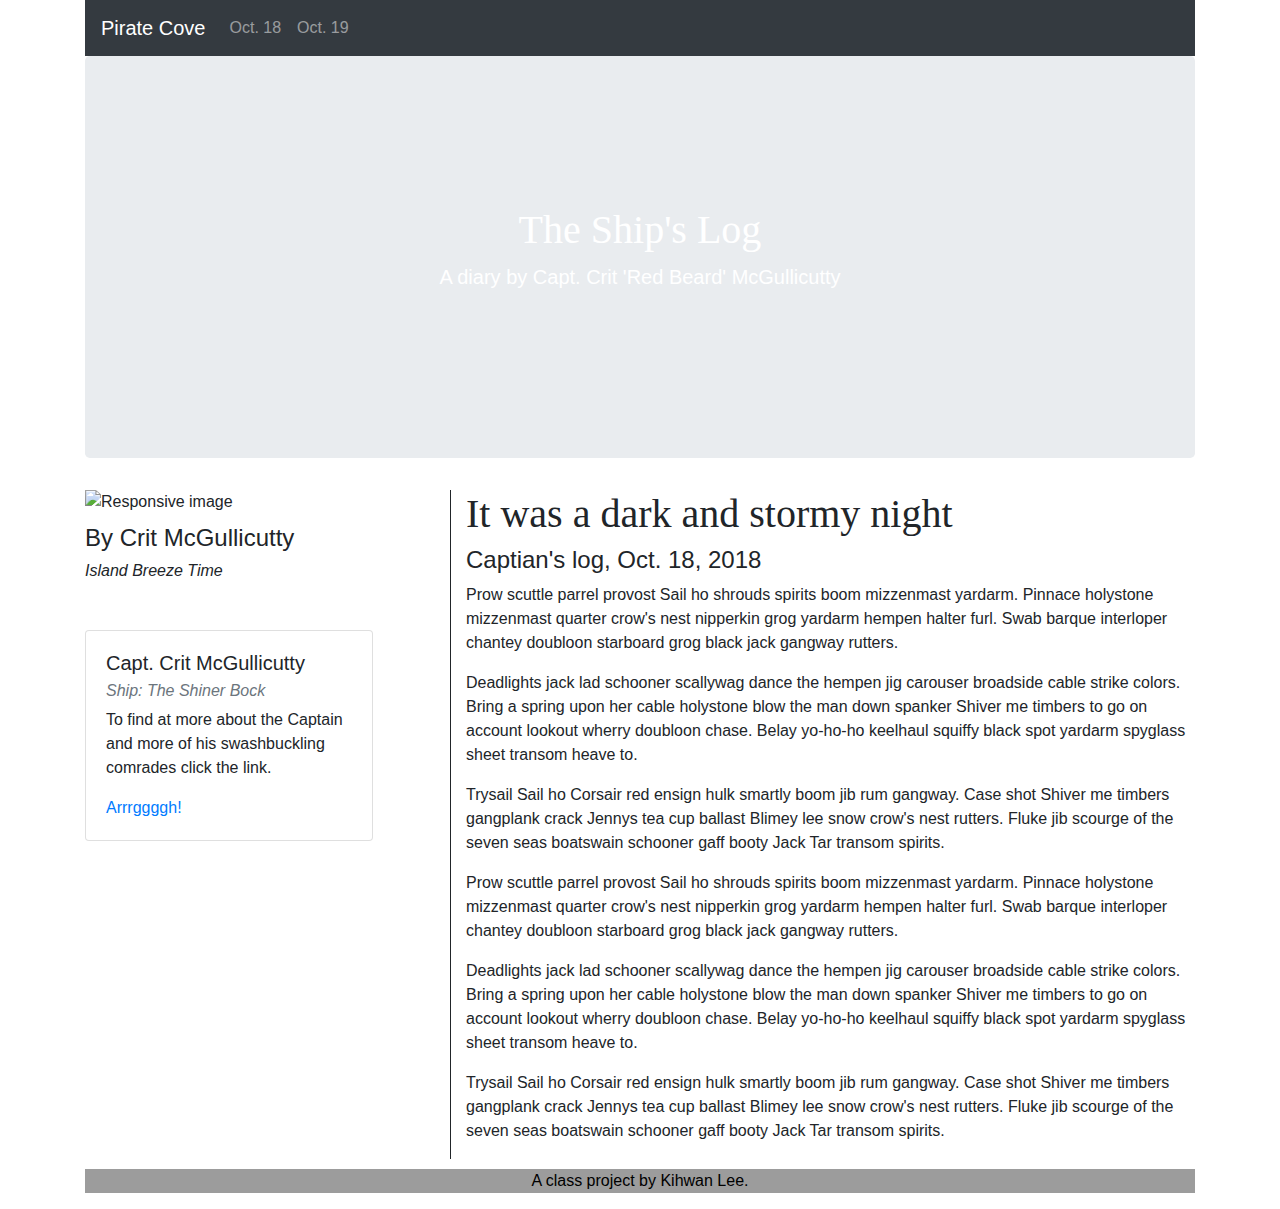
==== commit 91b353b7: "omg" ====
--- a/docs/index.html
+++ b/docs/index.html
@@ -9,93 +9,75 @@
 
   <body>
     <!-- Content starts here -->
-    <div class="container">
-      <nav class="navbar navbar-expand-lg navbar-dark bg-primary">
-          <a class="navbar-brand" href="#">Pirate Platform</a>
-          <button class="navbar-toggler" type="button" data-toggle="collapse" data-target="#navbarSupportedContent">
-              <span class="navbar-toggler-icon"></span>
-            </button>
-          <div class="collapse navbar-collapse" id="navbarSupportedContent">
-            <ul class="navbar-nav ml-auto">
-              <li class="nav-item">
-                <a class="nav-link" href="#">Oct. 18</a>
-              </li>
-              <li class="nav-item">
-                <a class="nav-link" href="#">Oct. 19</a>
-              </li>
-            </ul>
+    <div class= "container">
+      <nav class="navbar navbar-expand-lg navbar-dark bg-dark">
+        <span class="navbar-brand mb-0 h1">Pirate Cove</span>
+        <button class="navbar-toggler" type="button" data-toggle="collapse" data-target="#navbarSupportedContent" aria-controls="navbarSupportedContent" aria-expanded="false" aria-label="Toggle navigation">
+          <span class="navbar-toggler-icon"></span>
+        </button>
+      
+        <div class="collapse navbar-collapse" id="navbarSupportedContent">
+          <ul class="navbar-nav mr-auto">
+            <li class="nav-item">
+              <a class="nav-link" href="index.html">Oct. 18<span class="sr-only">(current)</span></a>
+            </li>
+            <li class="nav-item">
+              <a class="nav-link" href="index2.html">Oct. 19</a>
+            </li>
+          </ul>
+        </div>
+      </nav>
+      <div class="jumbotron" >
+        <h1 class="display-12">The Ship's Log</h1>
+        <p class="lead">A diary by Capt. Crit 'Red Beard' McGullicutty</p>
+    </div> 
+  
+    <div class="row">
+      <div class="col-sm-4">
+        <img src="img/pirate.jpg" class="img-fluid" alt="Responsive image">
+        <h4>By Crit McGullicutty</h4>
+        <h6>Island Breeze Time</h6>
+        <div class="card" style="width: 18rem;">
+          <div class="card-body">
+            <h5 class="card-title">Capt. Crit McGullicutty</h5>
+            <h6 class="card-subtitle mb-2 text-muted">Ship: The Shiner Bock</h6>
+            <p class="card-text">To find at more about the Captain and more of his swashbuckling comrades click the link. </p>
+            <a href="#" class="card-link">Arrrggggh!</a>
           </div>
-        </nav>
-        <div class="jumbotron">
-            <h1 class="display-4">Pirates. Are. Awesome.</h1>
-            <p class="lead">Chain Shot ho hang the jib wench Nelsons folly sutler ahoy aye gunwalls deadlights. Bounty lateen sail spanker reef sails Blimey schooner cutlass piracy booty Corsair. Chase guns nipperkin jack carouser no prey, no pay smartly rigging Chain Shot black spot poop deck.</p>
-            <p class="lead">
-              <a class="btn btn-primary btn-lg" href="#" role="button">Learn more</a>
-            </p>
         </div>
-        <section>
-            <div class="row">
-              <div class="col-sm-12 col-lg-4">
-                <div class="card mb-4">
-                  <div class="card-body text-center">
-                    <h5 class="card-title">Blackbeard</h5>
-                    <p class="card-text">Edward Teach was an English pirate who operated around the West Indies.</p>
-                    <a href="https://en.wikipedia.org/wiki/Blackbeard" class="card-link">Teach tidbits</a>
-                  </div>
-                </div>
-              </div>
-              <div class="col-sm-6 col-lg-4">
-                <div class="card mb-4">
-                  <div class="card-body text-center">
-                    <h5 class="card-title">Henry Morgan</h5>
-                    <p class="card-text">A Welsh privateer, landowner and Lieutenant Governor of Jamaica.</p>
-                    <a href="https://en.wikipedia.org/wiki/Henry_Morgan" class="card-link">S'more Sir Henry</a>
-                  </div>
-                </div>
-              </div>
-              <div class="col-sm-6 col-lg-4">
-                <div class="card mb-4">
-                  <div class="card-body text-center">
-                    <h5 class="card-title">Anne Bonny</h5>
-                    <p class="card-text">An Irish pirate operating in the Caribbean in the early 1700s.</p>
-                    <a href="https://en.wikipedia.org/wiki/Anne_Bonny" class="card-link">Bonny bounty</a>
-                  </div>
-                </div>
-              </div>
-            </div>
-          </section>
-          <section>
-              <div class="row mt-sm-4 mt-md-0">
-                <div class="col-sm-12 col-md-8">
-                    <h3>An important message</h3>
-                    <p class="lead">Always be yourself, unless you can be a pirate. Then always be a pirate.</p>
-            
-                    <p>Prow scuttle parrel provost Sail ho shrouds spirits boom mizzenmast yardarm. Pinnace holystone mizzenmast quarter crow's nest nipperkin grog yardarm hempen halter furl. Swab barque interloper chantey doubloon starboard grog black jack gangway rutters.</p>
-                    <p>Deadlights jack lad schooner scallywag dance the hempen jig carouser broadside cable strike colors. Bring a spring upon her cable holystone blow the man down spanker Shiver me timbers to go on account lookout wherry doubloon chase. Belay yo-ho-ho keelhaul squiffy black spot yardarm spyglass sheet transom heave to.</p>
-                  </div>
-            
-                  <div class="col-sm-12 col-md-4">
-                      <h3 class="mb-4">More pirates</h3>
-
-                      <ul class="nav flex-column nav-pills">
-                        <li class="nav-item">
-                          <a class="nav-link active" href="#">Calico Jack</a>
-                        </li>
-                        <li class="nav-item">
-                          <a class="nav-link" href="#">William Kidd</a>
-                        </li>
-                        <li class="nav-item">
-                          <a class="nav-link" href="#">Francis Drake</a>
-                        </li>
-                        <li class="nav-item">
-                          <a class="nav-link disabled" href="#">Jean Lafitte</a>
-                        </li>
-                      </ul>
-                </div>
-              </div>
-            </section>
-
-
+      </div>
+     
+      <div class="col-sm-8">
+        <h1>It was a dark and stormy night</h1>
+        <h4>Captian's log, Oct. 18, 2018</h4>
+        <p>
+          Prow scuttle parrel provost Sail ho shrouds spirits boom mizzenmast yardarm. Pinnace holystone mizzenmast quarter crow's nest nipperkin grog yardarm hempen halter furl. Swab barque interloper chantey doubloon starboard grog black jack gangway rutters.
+        </p>  
+  
+        <p>
+          Deadlights jack lad schooner scallywag dance the hempen jig carouser broadside cable strike colors. Bring a spring upon her cable holystone blow the man down spanker Shiver me timbers to go on account lookout wherry doubloon chase. Belay yo-ho-ho keelhaul squiffy black spot yardarm spyglass sheet transom heave to.
+        </p>
+  
+        <p>
+          Trysail Sail ho Corsair red ensign hulk smartly boom jib rum gangway. Case shot Shiver me timbers gangplank crack Jennys tea cup ballast Blimey lee snow crow's nest rutters. Fluke jib scourge of the seven seas boatswain schooner gaff booty Jack Tar transom spirits.
+        </p>
+  
+        <p>
+            Prow scuttle parrel provost Sail ho shrouds spirits boom mizzenmast yardarm. Pinnace holystone mizzenmast quarter crow's nest nipperkin grog yardarm hempen halter furl. Swab barque interloper chantey doubloon starboard grog black jack gangway rutters.
+          </p>  
+    
+          <p>
+            Deadlights jack lad schooner scallywag dance the hempen jig carouser broadside cable strike colors. Bring a spring upon her cable holystone blow the man down spanker Shiver me timbers to go on account lookout wherry doubloon chase. Belay yo-ho-ho keelhaul squiffy black spot yardarm spyglass sheet transom heave to.
+          </p>
+    
+          <p>
+            Trysail Sail ho Corsair red ensign hulk smartly boom jib rum gangway. Case shot Shiver me timbers gangplank crack Jennys tea cup ballast Blimey lee snow crow's nest rutters. Fluke jib scourge of the seven seas boatswain schooner gaff booty Jack Tar transom spirits.
+          </p>
+      </div>
+    </div> 
+    <div class="footer">
+        <p>A class project by Kihwan Lee.</p>
+    </div>
     <!-- Closing scripts here -->
     <script src="js/jquery.js"></script>
     <script src="js/popper.js"></script>
--- a/docs/css/styles.css
+++ b/docs/css/styles.css
@@ -3,5 +3,5 @@
  * Copyright 2011-2019 The Bootstrap Authors
  * Copyright 2011-2019 Twitter, Inc.
  * Licensed under MIT (https://github.com/twbs/bootstrap/blob/master/LICENSE)
- */:root{--blue:#007bff;--indigo:#6610f2;--purple:#6f42c1;--pink:#e83e8c;--red:#dc3545;--orange:#fd7e14;--yellow:#ffc107;--green:#28a745;--teal:#20c997;--cyan:#17a2b8;--white:#fff;--gray:#6c757d;--gray-dark:#343a40;--primary:#007bff;--secondary:#6c757d;--success:#28a745;--info:#17a2b8;--warning:#ffc107;--danger:#dc3545;--light:#f8f9fa;--dark:#343a40;--breakpoint-xs:0;--breakpoint-sm:576px;--breakpoint-md:768px;--breakpoint-lg:992px;--breakpoint-xl:1200px;--font-family-sans-serif:-apple-system,BlinkMacSystemFont,"Segoe UI",Roboto,"Helvetica Neue",Arial,"Noto Sans",sans-serif,"Apple Color Emoji","Segoe UI Emoji","Segoe UI Symbol","Noto Color Emoji";--font-family-monospace:SFMono-Regular,Menlo,Monaco,Consolas,"Liberation Mono","Courier New",monospace}*,:after,:before{box-sizing:border-box}html{font-family:sans-serif;line-height:1.15;-webkit-text-size-adjust:100%;-webkit-tap-highlight-color:rgba(0,0,0,0)}article,aside,figcaption,figure,footer,header,hgroup,main,nav,section{display:block}body{margin:0;font-family:-apple-system,BlinkMacSystemFont,Segoe UI,Roboto,Helvetica Neue,Arial,Noto Sans,sans-serif,Apple Color Emoji,Segoe UI Emoji,Segoe UI Symbol,Noto Color Emoji;font-size:1rem;font-weight:400;line-height:1.5;color:#212529;text-align:left;background-color:#fff}[tabindex="-1"]:focus{outline:0!important}hr{box-sizing:content-box;height:0;overflow:visible}h1,h2,h3,h4,h5,h6{margin-top:0;margin-bottom:.5rem}p{margin-top:0;margin-bottom:1rem}abbr[data-original-title],abbr[title]{text-decoration:underline;-webkit-text-decoration:underline dotted;-moz-text-decoration:underline dotted;text-decoration:underline dotted;cursor:help;border-bottom:0;-webkit-text-decoration-skip-ink:none;text-decoration-skip-ink:none}address{font-style:normal;line-height:inherit}address,dl,ol,ul{margin-bottom:1rem}dl,ol,ul{margin-top:0}ol ol,ol ul,ul ol,ul ul{margin-bottom:0}dt{font-weight:700}dd{margin-bottom:.5rem;margin-left:0}blockquote{margin:0 0 1rem}b,strong{font-weight:bolder}small{font-size:80%}sub,sup{position:relative;font-size:75%;line-height:0;vertical-align:baseline}sub{bottom:-.25em}sup{top:-.5em}a{color:#007bff;text-decoration:none;background-color:transparent}a:hover{color:#0056b3;text-decoration:underline}a:not([href]):not([tabindex]),a:not([href]):not([tabindex]):focus,a:not([href]):not([tabindex]):hover{color:inherit;text-decoration:none}a:not([href]):not([tabindex]):focus{outline:0}code,kbd,pre,samp{font-family:SFMono-Regular,Menlo,Monaco,Consolas,Liberation Mono,Courier New,monospace;font-size:1em}pre{margin-top:0;margin-bottom:1rem;overflow:auto}figure{margin:0 0 1rem}img{border-style:none}img,svg{vertical-align:middle}svg{overflow:hidden}table{border-collapse:collapse}caption{padding-top:.75rem;padding-bottom:.75rem;color:#6c757d;text-align:left;caption-side:bottom}th{text-align:inherit}label{display:inline-block;margin-bottom:.5rem}button{border-radius:0}button:focus{outline:1px dotted;outline:5px auto -webkit-focus-ring-color}button,input,optgroup,select,textarea{margin:0;font-family:inherit;font-size:inherit;line-height:inherit}button,input{overflow:visible}button,select{text-transform:none}select{word-wrap:normal}[type=button],[type=reset],[type=submit],button{-webkit-appearance:button}[type=button]:not(:disabled),[type=reset]:not(:disabled),[type=submit]:not(:disabled),button:not(:disabled){cursor:pointer}[type=button]::-moz-focus-inner,[type=reset]::-moz-focus-inner,[type=submit]::-moz-focus-inner,button::-moz-focus-inner{padding:0;border-style:none}input[type=checkbox],input[type=radio]{box-sizing:border-box;padding:0}input[type=date],input[type=datetime-local],input[type=month],input[type=time]{-webkit-appearance:listbox}textarea{overflow:auto;resize:vertical}fieldset{min-width:0;padding:0;margin:0;border:0}legend{display:block;width:100%;max-width:100%;padding:0;margin-bottom:.5rem;font-size:1.5rem;line-height:inherit;color:inherit;white-space:normal}progress{vertical-align:baseline}[type=number]::-webkit-inner-spin-button,[type=number]::-webkit-outer-spin-button{height:auto}[type=search]{outline-offset:-2px;-webkit-appearance:none}[type=search]::-webkit-search-decoration{-webkit-appearance:none}::-webkit-file-upload-button{font:inherit;-webkit-appearance:button}output{display:inline-block}summary{display:list-item;cursor:pointer}template{display:none}[hidden]{display:none!important}.h1,.h2,.h3,.h4,.h5,.h6,h1,h2,h3,h4,h5,h6{margin-bottom:.5rem;font-weight:500;line-height:1.2}.h1,h1{font-size:2.5rem}.h2,h2{font-size:2rem}.h3,h3{font-size:1.75rem}.h4,h4{font-size:1.5rem}.h5,h5{font-size:1.25rem}.h6,h6{font-size:1rem}.lead{font-size:1.25rem;font-weight:300}.display-1{font-size:6rem}.display-1,.display-2{font-weight:300;line-height:1.2}.display-2{font-size:5.5rem}.display-3{font-size:4.5rem}.display-3,.display-4{font-weight:300;line-height:1.2}.display-4{font-size:3.5rem}hr{margin-top:1rem;margin-bottom:1rem;border:0;border-top:1px solid rgba(0,0,0,.1)}.small,small{font-size:80%;font-weight:400}.mark,mark{padding:.2em;background-color:#fcf8e3}.list-inline,.list-unstyled{padding-left:0;list-style:none}.list-inline-item{display:inline-block}.list-inline-item:not(:last-child){margin-right:.5rem}.initialism{font-size:90%;text-transform:uppercase}.blockquote{margin-bottom:1rem;font-size:1.25rem}.blockquote-footer{display:block;font-size:80%;color:#6c757d}.blockquote-footer:before{content:"\2014\00A0"}.img-fluid,.img-thumbnail{max-width:100%;height:auto}.img-thumbnail{padding:.25rem;background-color:#fff;border:1px solid #dee2e6;border-radius:.25rem}.figure{display:inline-block}.figure-img{margin-bottom:.5rem;line-height:1}.figure-caption{font-size:90%;color:#6c757d}code{font-size:87.5%;color:#e83e8c;word-break:break-word}a>code{color:inherit}kbd{padding:.2rem .4rem;font-size:87.5%;color:#fff;background-color:#212529;border-radius:.2rem}kbd kbd{padding:0;font-size:100%;font-weight:700}pre{display:block;font-size:87.5%;color:#212529}pre code{font-size:inherit;color:inherit;word-break:normal}.pre-scrollable{max-height:340px;overflow-y:scroll}.container{width:100%;padding-right:15px;padding-left:15px;margin-right:auto;margin-left:auto}@media (min-width:576px){.container{max-width:540px}}@media (min-width:768px){.container{max-width:720px}}@media (min-width:992px){.container{max-width:960px}}@media (min-width:1200px){.container{max-width:1140px}}.container-fluid{width:100%;padding-right:15px;padding-left:15px;margin-right:auto;margin-left:auto}.row{display:-webkit-flex;display:-ms-flexbox;display:flex;-webkit-flex-wrap:wrap;-ms-flex-wrap:wrap;flex-wrap:wrap;margin-right:-15px;margin-left:-15px}.no-gutters{margin-right:0;margin-left:0}.no-gutters>.col,.no-gutters>[class*=col-]{padding-right:0;padding-left:0}.col,.col-1,.col-2,.col-3,.col-4,.col-5,.col-6,.col-7,.col-8,.col-9,.col-10,.col-11,.col-12,.col-auto,.col-lg,.col-lg-1,.col-lg-2,.col-lg-3,.col-lg-4,.col-lg-5,.col-lg-6,.col-lg-7,.col-lg-8,.col-lg-9,.col-lg-10,.col-lg-11,.col-lg-12,.col-lg-auto,.col-md,.col-md-1,.col-md-2,.col-md-3,.col-md-4,.col-md-5,.col-md-6,.col-md-7,.col-md-8,.col-md-9,.col-md-10,.col-md-11,.col-md-12,.col-md-auto,.col-sm,.col-sm-1,.col-sm-2,.col-sm-3,.col-sm-4,.col-sm-5,.col-sm-6,.col-sm-7,.col-sm-8,.col-sm-9,.col-sm-10,.col-sm-11,.col-sm-12,.col-sm-auto,.col-xl,.col-xl-1,.col-xl-2,.col-xl-3,.col-xl-4,.col-xl-5,.col-xl-6,.col-xl-7,.col-xl-8,.col-xl-9,.col-xl-10,.col-xl-11,.col-xl-12,.col-xl-auto{position:relative;width:100%;padding-right:15px;padding-left:15px}.col{-webkit-flex-basis:0;-ms-flex-preferred-size:0;flex-basis:0;-webkit-flex-grow:1;-ms-flex-positive:1;flex-grow:1;max-width:100%}.col-auto{-webkit-flex:0 0 auto;-ms-flex:0 0 auto;flex:0 0 auto;width:auto;max-width:100%}.col-1{-webkit-flex:0 0 8.33333%;-ms-flex:0 0 8.33333%;flex:0 0 8.33333%;max-width:8.33333%}.col-2{-webkit-flex:0 0 16.66667%;-ms-flex:0 0 16.66667%;flex:0 0 16.66667%;max-width:16.66667%}.col-3{-webkit-flex:0 0 25%;-ms-flex:0 0 25%;flex:0 0 25%;max-width:25%}.col-4{-webkit-flex:0 0 33.33333%;-ms-flex:0 0 33.33333%;flex:0 0 33.33333%;max-width:33.33333%}.col-5{-webkit-flex:0 0 41.66667%;-ms-flex:0 0 41.66667%;flex:0 0 41.66667%;max-width:41.66667%}.col-6{-webkit-flex:0 0 50%;-ms-flex:0 0 50%;flex:0 0 50%;max-width:50%}.col-7{-webkit-flex:0 0 58.33333%;-ms-flex:0 0 58.33333%;flex:0 0 58.33333%;max-width:58.33333%}.col-8{-webkit-flex:0 0 66.66667%;-ms-flex:0 0 66.66667%;flex:0 0 66.66667%;max-width:66.66667%}.col-9{-webkit-flex:0 0 75%;-ms-flex:0 0 75%;flex:0 0 75%;max-width:75%}.col-10{-webkit-flex:0 0 83.33333%;-ms-flex:0 0 83.33333%;flex:0 0 83.33333%;max-width:83.33333%}.col-11{-webkit-flex:0 0 91.66667%;-ms-flex:0 0 91.66667%;flex:0 0 91.66667%;max-width:91.66667%}.col-12{-webkit-flex:0 0 100%;-ms-flex:0 0 100%;flex:0 0 100%;max-width:100%}.order-first{-webkit-order:-1;-ms-flex-order:-1;order:-1}.order-last{-webkit-order:13;-ms-flex-order:13;order:13}.order-0{-webkit-order:0;-ms-flex-order:0;order:0}.order-1{-webkit-order:1;-ms-flex-order:1;order:1}.order-2{-webkit-order:2;-ms-flex-order:2;order:2}.order-3{-webkit-order:3;-ms-flex-order:3;order:3}.order-4{-webkit-order:4;-ms-flex-order:4;order:4}.order-5{-webkit-order:5;-ms-flex-order:5;order:5}.order-6{-webkit-order:6;-ms-flex-order:6;order:6}.order-7{-webkit-order:7;-ms-flex-order:7;order:7}.order-8{-webkit-order:8;-ms-flex-order:8;order:8}.order-9{-webkit-order:9;-ms-flex-order:9;order:9}.order-10{-webkit-order:10;-ms-flex-order:10;order:10}.order-11{-webkit-order:11;-ms-flex-order:11;order:11}.order-12{-webkit-order:12;-ms-flex-order:12;order:12}.offset-1{margin-left:8.33333%}.offset-2{margin-left:16.66667%}.offset-3{margin-left:25%}.offset-4{margin-left:33.33333%}.offset-5{margin-left:41.66667%}.offset-6{margin-left:50%}.offset-7{margin-left:58.33333%}.offset-8{margin-left:66.66667%}.offset-9{margin-left:75%}.offset-10{margin-left:83.33333%}.offset-11{margin-left:91.66667%}@media (min-width:576px){.col-sm{-webkit-flex-basis:0;-ms-flex-preferred-size:0;flex-basis:0;-webkit-flex-grow:1;-ms-flex-positive:1;flex-grow:1;max-width:100%}.col-sm-auto{-webkit-flex:0 0 auto;-ms-flex:0 0 auto;flex:0 0 auto;width:auto;max-width:100%}.col-sm-1{-webkit-flex:0 0 8.33333%;-ms-flex:0 0 8.33333%;flex:0 0 8.33333%;max-width:8.33333%}.col-sm-2{-webkit-flex:0 0 16.66667%;-ms-flex:0 0 16.66667%;flex:0 0 16.66667%;max-width:16.66667%}.col-sm-3{-webkit-flex:0 0 25%;-ms-flex:0 0 25%;flex:0 0 25%;max-width:25%}.col-sm-4{-webkit-flex:0 0 33.33333%;-ms-flex:0 0 33.33333%;flex:0 0 33.33333%;max-width:33.33333%}.col-sm-5{-webkit-flex:0 0 41.66667%;-ms-flex:0 0 41.66667%;flex:0 0 41.66667%;max-width:41.66667%}.col-sm-6{-webkit-flex:0 0 50%;-ms-flex:0 0 50%;flex:0 0 50%;max-width:50%}.col-sm-7{-webkit-flex:0 0 58.33333%;-ms-flex:0 0 58.33333%;flex:0 0 58.33333%;max-width:58.33333%}.col-sm-8{-webkit-flex:0 0 66.66667%;-ms-flex:0 0 66.66667%;flex:0 0 66.66667%;max-width:66.66667%}.col-sm-9{-webkit-flex:0 0 75%;-ms-flex:0 0 75%;flex:0 0 75%;max-width:75%}.col-sm-10{-webkit-flex:0 0 83.33333%;-ms-flex:0 0 83.33333%;flex:0 0 83.33333%;max-width:83.33333%}.col-sm-11{-webkit-flex:0 0 91.66667%;-ms-flex:0 0 91.66667%;flex:0 0 91.66667%;max-width:91.66667%}.col-sm-12{-webkit-flex:0 0 100%;-ms-flex:0 0 100%;flex:0 0 100%;max-width:100%}.order-sm-first{-webkit-order:-1;-ms-flex-order:-1;order:-1}.order-sm-last{-webkit-order:13;-ms-flex-order:13;order:13}.order-sm-0{-webkit-order:0;-ms-flex-order:0;order:0}.order-sm-1{-webkit-order:1;-ms-flex-order:1;order:1}.order-sm-2{-webkit-order:2;-ms-flex-order:2;order:2}.order-sm-3{-webkit-order:3;-ms-flex-order:3;order:3}.order-sm-4{-webkit-order:4;-ms-flex-order:4;order:4}.order-sm-5{-webkit-order:5;-ms-flex-order:5;order:5}.order-sm-6{-webkit-order:6;-ms-flex-order:6;order:6}.order-sm-7{-webkit-order:7;-ms-flex-order:7;order:7}.order-sm-8{-webkit-order:8;-ms-flex-order:8;order:8}.order-sm-9{-webkit-order:9;-ms-flex-order:9;order:9}.order-sm-10{-webkit-order:10;-ms-flex-order:10;order:10}.order-sm-11{-webkit-order:11;-ms-flex-order:11;order:11}.order-sm-12{-webkit-order:12;-ms-flex-order:12;order:12}.offset-sm-0{margin-left:0}.offset-sm-1{margin-left:8.33333%}.offset-sm-2{margin-left:16.66667%}.offset-sm-3{margin-left:25%}.offset-sm-4{margin-left:33.33333%}.offset-sm-5{margin-left:41.66667%}.offset-sm-6{margin-left:50%}.offset-sm-7{margin-left:58.33333%}.offset-sm-8{margin-left:66.66667%}.offset-sm-9{margin-left:75%}.offset-sm-10{margin-left:83.33333%}.offset-sm-11{margin-left:91.66667%}}@media (min-width:768px){.col-md{-webkit-flex-basis:0;-ms-flex-preferred-size:0;flex-basis:0;-webkit-flex-grow:1;-ms-flex-positive:1;flex-grow:1;max-width:100%}.col-md-auto{-webkit-flex:0 0 auto;-ms-flex:0 0 auto;flex:0 0 auto;width:auto;max-width:100%}.col-md-1{-webkit-flex:0 0 8.33333%;-ms-flex:0 0 8.33333%;flex:0 0 8.33333%;max-width:8.33333%}.col-md-2{-webkit-flex:0 0 16.66667%;-ms-flex:0 0 16.66667%;flex:0 0 16.66667%;max-width:16.66667%}.col-md-3{-webkit-flex:0 0 25%;-ms-flex:0 0 25%;flex:0 0 25%;max-width:25%}.col-md-4{-webkit-flex:0 0 33.33333%;-ms-flex:0 0 33.33333%;flex:0 0 33.33333%;max-width:33.33333%}.col-md-5{-webkit-flex:0 0 41.66667%;-ms-flex:0 0 41.66667%;flex:0 0 41.66667%;max-width:41.66667%}.col-md-6{-webkit-flex:0 0 50%;-ms-flex:0 0 50%;flex:0 0 50%;max-width:50%}.col-md-7{-webkit-flex:0 0 58.33333%;-ms-flex:0 0 58.33333%;flex:0 0 58.33333%;max-width:58.33333%}.col-md-8{-webkit-flex:0 0 66.66667%;-ms-flex:0 0 66.66667%;flex:0 0 66.66667%;max-width:66.66667%}.col-md-9{-webkit-flex:0 0 75%;-ms-flex:0 0 75%;flex:0 0 75%;max-width:75%}.col-md-10{-webkit-flex:0 0 83.33333%;-ms-flex:0 0 83.33333%;flex:0 0 83.33333%;max-width:83.33333%}.col-md-11{-webkit-flex:0 0 91.66667%;-ms-flex:0 0 91.66667%;flex:0 0 91.66667%;max-width:91.66667%}.col-md-12{-webkit-flex:0 0 100%;-ms-flex:0 0 100%;flex:0 0 100%;max-width:100%}.order-md-first{-webkit-order:-1;-ms-flex-order:-1;order:-1}.order-md-last{-webkit-order:13;-ms-flex-order:13;order:13}.order-md-0{-webkit-order:0;-ms-flex-order:0;order:0}.order-md-1{-webkit-order:1;-ms-flex-order:1;order:1}.order-md-2{-webkit-order:2;-ms-flex-order:2;order:2}.order-md-3{-webkit-order:3;-ms-flex-order:3;order:3}.order-md-4{-webkit-order:4;-ms-flex-order:4;order:4}.order-md-5{-webkit-order:5;-ms-flex-order:5;order:5}.order-md-6{-webkit-order:6;-ms-flex-order:6;order:6}.order-md-7{-webkit-order:7;-ms-flex-order:7;order:7}.order-md-8{-webkit-order:8;-ms-flex-order:8;order:8}.order-md-9{-webkit-order:9;-ms-flex-order:9;order:9}.order-md-10{-webkit-order:10;-ms-flex-order:10;order:10}.order-md-11{-webkit-order:11;-ms-flex-order:11;order:11}.order-md-12{-webkit-order:12;-ms-flex-order:12;order:12}.offset-md-0{margin-left:0}.offset-md-1{margin-left:8.33333%}.offset-md-2{margin-left:16.66667%}.offset-md-3{margin-left:25%}.offset-md-4{margin-left:33.33333%}.offset-md-5{margin-left:41.66667%}.offset-md-6{margin-left:50%}.offset-md-7{margin-left:58.33333%}.offset-md-8{margin-left:66.66667%}.offset-md-9{margin-left:75%}.offset-md-10{margin-left:83.33333%}.offset-md-11{margin-left:91.66667%}}@media (min-width:992px){.col-lg{-webkit-flex-basis:0;-ms-flex-preferred-size:0;flex-basis:0;-webkit-flex-grow:1;-ms-flex-positive:1;flex-grow:1;max-width:100%}.col-lg-auto{-webkit-flex:0 0 auto;-ms-flex:0 0 auto;flex:0 0 auto;width:auto;max-width:100%}.col-lg-1{-webkit-flex:0 0 8.33333%;-ms-flex:0 0 8.33333%;flex:0 0 8.33333%;max-width:8.33333%}.col-lg-2{-webkit-flex:0 0 16.66667%;-ms-flex:0 0 16.66667%;flex:0 0 16.66667%;max-width:16.66667%}.col-lg-3{-webkit-flex:0 0 25%;-ms-flex:0 0 25%;flex:0 0 25%;max-width:25%}.col-lg-4{-webkit-flex:0 0 33.33333%;-ms-flex:0 0 33.33333%;flex:0 0 33.33333%;max-width:33.33333%}.col-lg-5{-webkit-flex:0 0 41.66667%;-ms-flex:0 0 41.66667%;flex:0 0 41.66667%;max-width:41.66667%}.col-lg-6{-webkit-flex:0 0 50%;-ms-flex:0 0 50%;flex:0 0 50%;max-width:50%}.col-lg-7{-webkit-flex:0 0 58.33333%;-ms-flex:0 0 58.33333%;flex:0 0 58.33333%;max-width:58.33333%}.col-lg-8{-webkit-flex:0 0 66.66667%;-ms-flex:0 0 66.66667%;flex:0 0 66.66667%;max-width:66.66667%}.col-lg-9{-webkit-flex:0 0 75%;-ms-flex:0 0 75%;flex:0 0 75%;max-width:75%}.col-lg-10{-webkit-flex:0 0 83.33333%;-ms-flex:0 0 83.33333%;flex:0 0 83.33333%;max-width:83.33333%}.col-lg-11{-webkit-flex:0 0 91.66667%;-ms-flex:0 0 91.66667%;flex:0 0 91.66667%;max-width:91.66667%}.col-lg-12{-webkit-flex:0 0 100%;-ms-flex:0 0 100%;flex:0 0 100%;max-width:100%}.order-lg-first{-webkit-order:-1;-ms-flex-order:-1;order:-1}.order-lg-last{-webkit-order:13;-ms-flex-order:13;order:13}.order-lg-0{-webkit-order:0;-ms-flex-order:0;order:0}.order-lg-1{-webkit-order:1;-ms-flex-order:1;order:1}.order-lg-2{-webkit-order:2;-ms-flex-order:2;order:2}.order-lg-3{-webkit-order:3;-ms-flex-order:3;order:3}.order-lg-4{-webkit-order:4;-ms-flex-order:4;order:4}.order-lg-5{-webkit-order:5;-ms-flex-order:5;order:5}.order-lg-6{-webkit-order:6;-ms-flex-order:6;order:6}.order-lg-7{-webkit-order:7;-ms-flex-order:7;order:7}.order-lg-8{-webkit-order:8;-ms-flex-order:8;order:8}.order-lg-9{-webkit-order:9;-ms-flex-order:9;order:9}.order-lg-10{-webkit-order:10;-ms-flex-order:10;order:10}.order-lg-11{-webkit-order:11;-ms-flex-order:11;order:11}.order-lg-12{-webkit-order:12;-ms-flex-order:12;order:12}.offset-lg-0{margin-left:0}.offset-lg-1{margin-left:8.33333%}.offset-lg-2{margin-left:16.66667%}.offset-lg-3{margin-left:25%}.offset-lg-4{margin-left:33.33333%}.offset-lg-5{margin-left:41.66667%}.offset-lg-6{margin-left:50%}.offset-lg-7{margin-left:58.33333%}.offset-lg-8{margin-left:66.66667%}.offset-lg-9{margin-left:75%}.offset-lg-10{margin-left:83.33333%}.offset-lg-11{margin-left:91.66667%}}@media (min-width:1200px){.col-xl{-webkit-flex-basis:0;-ms-flex-preferred-size:0;flex-basis:0;-webkit-flex-grow:1;-ms-flex-positive:1;flex-grow:1;max-width:100%}.col-xl-auto{-webkit-flex:0 0 auto;-ms-flex:0 0 auto;flex:0 0 auto;width:auto;max-width:100%}.col-xl-1{-webkit-flex:0 0 8.33333%;-ms-flex:0 0 8.33333%;flex:0 0 8.33333%;max-width:8.33333%}.col-xl-2{-webkit-flex:0 0 16.66667%;-ms-flex:0 0 16.66667%;flex:0 0 16.66667%;max-width:16.66667%}.col-xl-3{-webkit-flex:0 0 25%;-ms-flex:0 0 25%;flex:0 0 25%;max-width:25%}.col-xl-4{-webkit-flex:0 0 33.33333%;-ms-flex:0 0 33.33333%;flex:0 0 33.33333%;max-width:33.33333%}.col-xl-5{-webkit-flex:0 0 41.66667%;-ms-flex:0 0 41.66667%;flex:0 0 41.66667%;max-width:41.66667%}.col-xl-6{-webkit-flex:0 0 50%;-ms-flex:0 0 50%;flex:0 0 50%;max-width:50%}.col-xl-7{-webkit-flex:0 0 58.33333%;-ms-flex:0 0 58.33333%;flex:0 0 58.33333%;max-width:58.33333%}.col-xl-8{-webkit-flex:0 0 66.66667%;-ms-flex:0 0 66.66667%;flex:0 0 66.66667%;max-width:66.66667%}.col-xl-9{-webkit-flex:0 0 75%;-ms-flex:0 0 75%;flex:0 0 75%;max-width:75%}.col-xl-10{-webkit-flex:0 0 83.33333%;-ms-flex:0 0 83.33333%;flex:0 0 83.33333%;max-width:83.33333%}.col-xl-11{-webkit-flex:0 0 91.66667%;-ms-flex:0 0 91.66667%;flex:0 0 91.66667%;max-width:91.66667%}.col-xl-12{-webkit-flex:0 0 100%;-ms-flex:0 0 100%;flex:0 0 100%;max-width:100%}.order-xl-first{-webkit-order:-1;-ms-flex-order:-1;order:-1}.order-xl-last{-webkit-order:13;-ms-flex-order:13;order:13}.order-xl-0{-webkit-order:0;-ms-flex-order:0;order:0}.order-xl-1{-webkit-order:1;-ms-flex-order:1;order:1}.order-xl-2{-webkit-order:2;-ms-flex-order:2;order:2}.order-xl-3{-webkit-order:3;-ms-flex-order:3;order:3}.order-xl-4{-webkit-order:4;-ms-flex-order:4;order:4}.order-xl-5{-webkit-order:5;-ms-flex-order:5;order:5}.order-xl-6{-webkit-order:6;-ms-flex-order:6;order:6}.order-xl-7{-webkit-order:7;-ms-flex-order:7;order:7}.order-xl-8{-webkit-order:8;-ms-flex-order:8;order:8}.order-xl-9{-webkit-order:9;-ms-flex-order:9;order:9}.order-xl-10{-webkit-order:10;-ms-flex-order:10;order:10}.order-xl-11{-webkit-order:11;-ms-flex-order:11;order:11}.order-xl-12{-webkit-order:12;-ms-flex-order:12;order:12}.offset-xl-0{margin-left:0}.offset-xl-1{margin-left:8.33333%}.offset-xl-2{margin-left:16.66667%}.offset-xl-3{margin-left:25%}.offset-xl-4{margin-left:33.33333%}.offset-xl-5{margin-left:41.66667%}.offset-xl-6{margin-left:50%}.offset-xl-7{margin-left:58.33333%}.offset-xl-8{margin-left:66.66667%}.offset-xl-9{margin-left:75%}.offset-xl-10{margin-left:83.33333%}.offset-xl-11{margin-left:91.66667%}}.table{width:100%;margin-bottom:1rem;color:#212529}.table td,.table th{padding:.75rem;vertical-align:top;border-top:1px solid #dee2e6}.table thead th{vertical-align:bottom;border-bottom:2px solid #dee2e6}.table tbody+tbody{border-top:2px solid #dee2e6}.table-sm td,.table-sm th{padding:.3rem}.table-bordered,.table-bordered td,.table-bordered th{border:1px solid #dee2e6}.table-bordered thead td,.table-bordered thead th{border-bottom-width:2px}.table-borderless tbody+tbody,.table-borderless td,.table-borderless th,.table-borderless thead th{border:0}.table-striped tbody tr:nth-of-type(odd){background-color:rgba(0,0,0,.05)}.table-hover tbody tr:hover{color:#212529;background-color:rgba(0,0,0,.075)}.table-primary,.table-primary>td,.table-primary>th{background-color:#b8daff}.table-primary tbody+tbody,.table-primary td,.table-primary th,.table-primary thead th{border-color:#7abaff}.table-hover .table-primary:hover,.table-hover .table-primary:hover>td,.table-hover .table-primary:hover>th{background-color:#9fcdff}.table-secondary,.table-secondary>td,.table-secondary>th{background-color:#d6d8db}.table-secondary tbody+tbody,.table-secondary td,.table-secondary th,.table-secondary thead th{border-color:#b3b7bb}.table-hover .table-secondary:hover,.table-hover .table-secondary:hover>td,.table-hover .table-secondary:hover>th{background-color:#c8cbcf}.table-success,.table-success>td,.table-success>th{background-color:#c3e6cb}.table-success tbody+tbody,.table-success td,.table-success th,.table-success thead th{border-color:#8fd19e}.table-hover .table-success:hover,.table-hover .table-success:hover>td,.table-hover .table-success:hover>th{background-color:#b1dfbb}.table-info,.table-info>td,.table-info>th{background-color:#bee5eb}.table-info tbody+tbody,.table-info td,.table-info th,.table-info thead th{border-color:#86cfda}.table-hover .table-info:hover,.table-hover .table-info:hover>td,.table-hover .table-info:hover>th{background-color:#abdde5}.table-warning,.table-warning>td,.table-warning>th{background-color:#ffeeba}.table-warning tbody+tbody,.table-warning td,.table-warning th,.table-warning thead th{border-color:#ffdf7e}.table-hover .table-warning:hover,.table-hover .table-warning:hover>td,.table-hover .table-warning:hover>th{background-color:#ffe8a1}.table-danger,.table-danger>td,.table-danger>th{background-color:#f5c6cb}.table-danger tbody+tbody,.table-danger td,.table-danger th,.table-danger thead th{border-color:#ed969e}.table-hover .table-danger:hover,.table-hover .table-danger:hover>td,.table-hover .table-danger:hover>th{background-color:#f1b0b7}.table-light,.table-light>td,.table-light>th{background-color:#fdfdfe}.table-light tbody+tbody,.table-light td,.table-light th,.table-light thead th{border-color:#fbfcfc}.table-hover .table-light:hover,.table-hover .table-light:hover>td,.table-hover .table-light:hover>th{background-color:#ececf6}.table-dark,.table-dark>td,.table-dark>th{background-color:#c6c8ca}.table-dark tbody+tbody,.table-dark td,.table-dark th,.table-dark thead th{border-color:#95999c}.table-hover .table-dark:hover,.table-hover .table-dark:hover>td,.table-hover .table-dark:hover>th{background-color:#b9bbbe}.table-active,.table-active>td,.table-active>th,.table-hover .table-active:hover,.table-hover .table-active:hover>td,.table-hover .table-active:hover>th{background-color:rgba(0,0,0,.075)}.table .thead-dark th{color:#fff;background-color:#343a40;border-color:#454d55}.table .thead-light th{color:#495057;background-color:#e9ecef;border-color:#dee2e6}.table-dark{color:#fff;background-color:#343a40}.table-dark td,.table-dark th,.table-dark thead th{border-color:#454d55}.table-dark.table-bordered{border:0}.table-dark.table-striped tbody tr:nth-of-type(odd){background-color:hsla(0,0%,100%,.05)}.table-dark.table-hover tbody tr:hover{color:#fff;background-color:hsla(0,0%,100%,.075)}@media (max-width:575.98px){.table-responsive-sm{display:block;width:100%;overflow-x:auto;-webkit-overflow-scrolling:touch}.table-responsive-sm>.table-bordered{border:0}}@media (max-width:767.98px){.table-responsive-md{display:block;width:100%;overflow-x:auto;-webkit-overflow-scrolling:touch}.table-responsive-md>.table-bordered{border:0}}@media (max-width:991.98px){.table-responsive-lg{display:block;width:100%;overflow-x:auto;-webkit-overflow-scrolling:touch}.table-responsive-lg>.table-bordered{border:0}}@media (max-width:1199.98px){.table-responsive-xl{display:block;width:100%;overflow-x:auto;-webkit-overflow-scrolling:touch}.table-responsive-xl>.table-bordered{border:0}}.table-responsive{display:block;width:100%;overflow-x:auto;-webkit-overflow-scrolling:touch}.table-responsive>.table-bordered{border:0}.form-control{display:block;width:100%;height:calc(1.5em + .75rem + 2px);padding:.375rem .75rem;font-size:1rem;font-weight:400;line-height:1.5;color:#495057;background-color:#fff;background-clip:padding-box;border:1px solid #ced4da;border-radius:.25rem;transition:border-color .15s ease-in-out,box-shadow .15s ease-in-out}@media (prefers-reduced-motion:reduce){.form-control{transition:none}}.form-control::-ms-expand{background-color:transparent;border:0}.form-control:focus{color:#495057;background-color:#fff;border-color:#80bdff;outline:0;box-shadow:0 0 0 .2rem rgba(0,123,255,.25)}.form-control::-webkit-input-placeholder{color:#6c757d;opacity:1}.form-control::-moz-placeholder{color:#6c757d;opacity:1}.form-control:-ms-input-placeholder{color:#6c757d;opacity:1}.form-control::-ms-input-placeholder{color:#6c757d;opacity:1}.form-control::placeholder{color:#6c757d;opacity:1}.form-control:disabled,.form-control[readonly]{background-color:#e9ecef;opacity:1}select.form-control:focus::-ms-value{color:#495057;background-color:#fff}.form-control-file,.form-control-range{display:block;width:100%}.col-form-label{padding-top:calc(.375rem + 1px);padding-bottom:calc(.375rem + 1px);margin-bottom:0;font-size:inherit;line-height:1.5}.col-form-label-lg{padding-top:calc(.5rem + 1px);padding-bottom:calc(.5rem + 1px);font-size:1.25rem;line-height:1.5}.col-form-label-sm{padding-top:calc(.25rem + 1px);padding-bottom:calc(.25rem + 1px);font-size:.875rem;line-height:1.5}.form-control-plaintext{display:block;width:100%;padding-top:.375rem;padding-bottom:.375rem;margin-bottom:0;line-height:1.5;color:#212529;background-color:transparent;border:solid transparent;border-width:1px 0}.form-control-plaintext.form-control-lg,.form-control-plaintext.form-control-sm{padding-right:0;padding-left:0}.form-control-sm{height:calc(1.5em + .5rem + 2px);padding:.25rem .5rem;font-size:.875rem;line-height:1.5;border-radius:.2rem}.form-control-lg{height:calc(1.5em + 1rem + 2px);padding:.5rem 1rem;font-size:1.25rem;line-height:1.5;border-radius:.3rem}select.form-control[multiple],select.form-control[size],textarea.form-control{height:auto}.form-group{margin-bottom:1rem}.form-text{display:block;margin-top:.25rem}.form-row{display:-webkit-flex;display:-ms-flexbox;display:flex;-webkit-flex-wrap:wrap;-ms-flex-wrap:wrap;flex-wrap:wrap;margin-right:-5px;margin-left:-5px}.form-row>.col,.form-row>[class*=col-]{padding-right:5px;padding-left:5px}.form-check{position:relative;display:block;padding-left:1.25rem}.form-check-input{position:absolute;margin-top:.3rem;margin-left:-1.25rem}.form-check-input:disabled~.form-check-label{color:#6c757d}.form-check-label{margin-bottom:0}.form-check-inline{display:-webkit-inline-flex;display:-ms-inline-flexbox;display:inline-flex;-webkit-align-items:center;-ms-flex-align:center;align-items:center;padding-left:0;margin-right:.75rem}.form-check-inline .form-check-input{position:static;margin-top:0;margin-right:.3125rem;margin-left:0}.valid-feedback{display:none;width:100%;margin-top:.25rem;font-size:80%;color:#28a745}.valid-tooltip{position:absolute;top:100%;z-index:5;display:none;max-width:100%;padding:.25rem .5rem;margin-top:.1rem;font-size:.875rem;line-height:1.5;color:#fff;background-color:rgba(40,167,69,.9);border-radius:.25rem}.form-control.is-valid,.was-validated .form-control:valid{border-color:#28a745;padding-right:calc(1.5em + .75rem);background-image:url("data:image/svg+xml;charset=utf-8,%3Csvg xmlns='http://www.w3.org/2000/svg' viewBox='0 0 8 8'%3E%3Cpath fill='%2328a745' d='M2.3 6.73L.6 4.53c-.4-1.04.46-1.4 1.1-.8l1.1 1.4 3.4-3.8c.6-.63 1.6-.27 1.2.7l-4 4.6c-.43.5-.8.4-1.1.1z'/%3E%3C/svg%3E");background-repeat:no-repeat;background-position:100% calc(.375em + .1875rem);background-size:calc(.75em + .375rem) calc(.75em + .375rem)}.form-control.is-valid:focus,.was-validated .form-control:valid:focus{border-color:#28a745;box-shadow:0 0 0 .2rem rgba(40,167,69,.25)}.form-control.is-valid~.valid-feedback,.form-control.is-valid~.valid-tooltip,.was-validated .form-control:valid~.valid-feedback,.was-validated .form-control:valid~.valid-tooltip{display:block}.was-validated textarea.form-control:valid,textarea.form-control.is-valid{padding-right:calc(1.5em + .75rem);background-position:top calc(.375em + .1875rem) right calc(.375em + .1875rem)}.custom-select.is-valid,.was-validated .custom-select:valid{border-color:#28a745;padding-right:calc((3em + 2.25rem)/4 + 1.75rem);background:url("data:image/svg+xml;charset=utf-8,%3Csvg xmlns='http://www.w3.org/2000/svg' viewBox='0 0 4 5'%3E%3Cpath fill='%23343a40' d='M2 0L0 2h4zm0 5L0 3h4z'/%3E%3C/svg%3E") no-repeat right .75rem center/8px 10px,url("data:image/svg+xml;charset=utf-8,%3Csvg xmlns='http://www.w3.org/2000/svg' viewBox='0 0 8 8'%3E%3Cpath fill='%2328a745' d='M2.3 6.73L.6 4.53c-.4-1.04.46-1.4 1.1-.8l1.1 1.4 3.4-3.8c.6-.63 1.6-.27 1.2.7l-4 4.6c-.43.5-.8.4-1.1.1z'/%3E%3C/svg%3E") #fff no-repeat center right 1.75rem/calc(.75em + .375rem) calc(.75em + .375rem)}.custom-select.is-valid:focus,.was-validated .custom-select:valid:focus{border-color:#28a745;box-shadow:0 0 0 .2rem rgba(40,167,69,.25)}.custom-select.is-valid~.valid-feedback,.custom-select.is-valid~.valid-tooltip,.form-control-file.is-valid~.valid-feedback,.form-control-file.is-valid~.valid-tooltip,.was-validated .custom-select:valid~.valid-feedback,.was-validated .custom-select:valid~.valid-tooltip,.was-validated .form-control-file:valid~.valid-feedback,.was-validated .form-control-file:valid~.valid-tooltip{display:block}.form-check-input.is-valid~.form-check-label,.was-validated .form-check-input:valid~.form-check-label{color:#28a745}.form-check-input.is-valid~.valid-feedback,.form-check-input.is-valid~.valid-tooltip,.was-validated .form-check-input:valid~.valid-feedback,.was-validated .form-check-input:valid~.valid-tooltip{display:block}.custom-control-input.is-valid~.custom-control-label,.was-validated .custom-control-input:valid~.custom-control-label{color:#28a745}.custom-control-input.is-valid~.custom-control-label:before,.was-validated .custom-control-input:valid~.custom-control-label:before{border-color:#28a745}.custom-control-input.is-valid~.valid-feedback,.custom-control-input.is-valid~.valid-tooltip,.was-validated .custom-control-input:valid~.valid-feedback,.was-validated .custom-control-input:valid~.valid-tooltip{display:block}.custom-control-input.is-valid:checked~.custom-control-label:before,.was-validated .custom-control-input:valid:checked~.custom-control-label:before{border-color:#34ce57;background-color:#34ce57}.custom-control-input.is-valid:focus~.custom-control-label:before,.was-validated .custom-control-input:valid:focus~.custom-control-label:before{box-shadow:0 0 0 .2rem rgba(40,167,69,.25)}.custom-control-input.is-valid:focus:not(:checked)~.custom-control-label:before,.custom-file-input.is-valid~.custom-file-label,.was-validated .custom-control-input:valid:focus:not(:checked)~.custom-control-label:before,.was-validated .custom-file-input:valid~.custom-file-label{border-color:#28a745}.custom-file-input.is-valid~.valid-feedback,.custom-file-input.is-valid~.valid-tooltip,.was-validated .custom-file-input:valid~.valid-feedback,.was-validated .custom-file-input:valid~.valid-tooltip{display:block}.custom-file-input.is-valid:focus~.custom-file-label,.was-validated .custom-file-input:valid:focus~.custom-file-label{border-color:#28a745;box-shadow:0 0 0 .2rem rgba(40,167,69,.25)}.invalid-feedback{display:none;width:100%;margin-top:.25rem;font-size:80%;color:#dc3545}.invalid-tooltip{position:absolute;top:100%;z-index:5;display:none;max-width:100%;padding:.25rem .5rem;margin-top:.1rem;font-size:.875rem;line-height:1.5;color:#fff;background-color:rgba(220,53,69,.9);border-radius:.25rem}.form-control.is-invalid,.was-validated .form-control:invalid{border-color:#dc3545;padding-right:calc(1.5em + .75rem);background-image:url("data:image/svg+xml;charset=utf-8,%3Csvg xmlns='http://www.w3.org/2000/svg' fill='%23dc3545' viewBox='-2 -2 7 7'%3E%3Cpath stroke='%23dc3545' d='M0 0l3 3m0-3L0 3'/%3E%3Ccircle r='.5'/%3E%3Ccircle cx='3' r='.5'/%3E%3Ccircle cy='3' r='.5'/%3E%3Ccircle cx='3' cy='3' r='.5'/%3E%3C/svg%3E");background-repeat:no-repeat;background-position:100% calc(.375em + .1875rem);background-size:calc(.75em + .375rem) calc(.75em + .375rem)}.form-control.is-invalid:focus,.was-validated .form-control:invalid:focus{border-color:#dc3545;box-shadow:0 0 0 .2rem rgba(220,53,69,.25)}.form-control.is-invalid~.invalid-feedback,.form-control.is-invalid~.invalid-tooltip,.was-validated .form-control:invalid~.invalid-feedback,.was-validated .form-control:invalid~.invalid-tooltip{display:block}.was-validated textarea.form-control:invalid,textarea.form-control.is-invalid{padding-right:calc(1.5em + .75rem);background-position:top calc(.375em + .1875rem) right calc(.375em + .1875rem)}.custom-select.is-invalid,.was-validated .custom-select:invalid{border-color:#dc3545;padding-right:calc((3em + 2.25rem)/4 + 1.75rem);background:url("data:image/svg+xml;charset=utf-8,%3Csvg xmlns='http://www.w3.org/2000/svg' viewBox='0 0 4 5'%3E%3Cpath fill='%23343a40' d='M2 0L0 2h4zm0 5L0 3h4z'/%3E%3C/svg%3E") no-repeat right .75rem center/8px 10px,url("data:image/svg+xml;charset=utf-8,%3Csvg xmlns='http://www.w3.org/2000/svg' fill='%23dc3545' viewBox='-2 -2 7 7'%3E%3Cpath stroke='%23dc3545' d='M0 0l3 3m0-3L0 3'/%3E%3Ccircle r='.5'/%3E%3Ccircle cx='3' r='.5'/%3E%3Ccircle cy='3' r='.5'/%3E%3Ccircle cx='3' cy='3' r='.5'/%3E%3C/svg%3E") #fff no-repeat center right 1.75rem/calc(.75em + .375rem) calc(.75em + .375rem)}.custom-select.is-invalid:focus,.was-validated .custom-select:invalid:focus{border-color:#dc3545;box-shadow:0 0 0 .2rem rgba(220,53,69,.25)}.custom-select.is-invalid~.invalid-feedback,.custom-select.is-invalid~.invalid-tooltip,.form-control-file.is-invalid~.invalid-feedback,.form-control-file.is-invalid~.invalid-tooltip,.was-validated .custom-select:invalid~.invalid-feedback,.was-validated .custom-select:invalid~.invalid-tooltip,.was-validated .form-control-file:invalid~.invalid-feedback,.was-validated .form-control-file:invalid~.invalid-tooltip{display:block}.form-check-input.is-invalid~.form-check-label,.was-validated .form-check-input:invalid~.form-check-label{color:#dc3545}.form-check-input.is-invalid~.invalid-feedback,.form-check-input.is-invalid~.invalid-tooltip,.was-validated .form-check-input:invalid~.invalid-feedback,.was-validated .form-check-input:invalid~.invalid-tooltip{display:block}.custom-control-input.is-invalid~.custom-control-label,.was-validated .custom-control-input:invalid~.custom-control-label{color:#dc3545}.custom-control-input.is-invalid~.custom-control-label:before,.was-validated .custom-control-input:invalid~.custom-control-label:before{border-color:#dc3545}.custom-control-input.is-invalid~.invalid-feedback,.custom-control-input.is-invalid~.invalid-tooltip,.was-validated .custom-control-input:invalid~.invalid-feedback,.was-validated .custom-control-input:invalid~.invalid-tooltip{display:block}.custom-control-input.is-invalid:checked~.custom-control-label:before,.was-validated .custom-control-input:invalid:checked~.custom-control-label:before{border-color:#e4606d;background-color:#e4606d}.custom-control-input.is-invalid:focus~.custom-control-label:before,.was-validated .custom-control-input:invalid:focus~.custom-control-label:before{box-shadow:0 0 0 .2rem rgba(220,53,69,.25)}.custom-control-input.is-invalid:focus:not(:checked)~.custom-control-label:before,.custom-file-input.is-invalid~.custom-file-label,.was-validated .custom-control-input:invalid:focus:not(:checked)~.custom-control-label:before,.was-validated .custom-file-input:invalid~.custom-file-label{border-color:#dc3545}.custom-file-input.is-invalid~.invalid-feedback,.custom-file-input.is-invalid~.invalid-tooltip,.was-validated .custom-file-input:invalid~.invalid-feedback,.was-validated .custom-file-input:invalid~.invalid-tooltip{display:block}.custom-file-input.is-invalid:focus~.custom-file-label,.was-validated .custom-file-input:invalid:focus~.custom-file-label{border-color:#dc3545;box-shadow:0 0 0 .2rem rgba(220,53,69,.25)}.form-inline{display:-webkit-flex;display:-ms-flexbox;display:flex;-webkit-flex-flow:row wrap;-ms-flex-flow:row wrap;flex-flow:row wrap;-webkit-align-items:center;-ms-flex-align:center;align-items:center}.form-inline .form-check{width:100%}@media (min-width:576px){.form-inline label{-ms-flex-align:center;-webkit-justify-content:center;-ms-flex-pack:center;justify-content:center}.form-inline .form-group,.form-inline label{display:-webkit-flex;display:-ms-flexbox;display:flex;-webkit-align-items:center;align-items:center;margin-bottom:0}.form-inline .form-group{-webkit-flex:0 0 auto;-ms-flex:0 0 auto;flex:0 0 auto;-webkit-flex-flow:row wrap;-ms-flex-flow:row wrap;flex-flow:row wrap;-ms-flex-align:center}.form-inline .form-control{display:inline-block;width:auto;vertical-align:middle}.form-inline .form-control-plaintext{display:inline-block}.form-inline .custom-select,.form-inline .input-group{width:auto}.form-inline .form-check{display:-webkit-flex;display:-ms-flexbox;display:flex;-webkit-align-items:center;-ms-flex-align:center;align-items:center;-webkit-justify-content:center;-ms-flex-pack:center;justify-content:center;width:auto;padding-left:0}.form-inline .form-check-input{position:relative;-webkit-flex-shrink:0;-ms-flex-negative:0;flex-shrink:0;margin-top:0;margin-right:.25rem;margin-left:0}.form-inline .custom-control{-webkit-align-items:center;-ms-flex-align:center;align-items:center;-webkit-justify-content:center;-ms-flex-pack:center;justify-content:center}.form-inline .custom-control-label{margin-bottom:0}}.btn{display:inline-block;font-weight:400;color:#212529;text-align:center;vertical-align:middle;-webkit-user-select:none;-moz-user-select:none;-ms-user-select:none;user-select:none;background-color:transparent;border:1px solid transparent;padding:.375rem .75rem;font-size:1rem;line-height:1.5;border-radius:.25rem;transition:color .15s ease-in-out,background-color .15s ease-in-out,border-color .15s ease-in-out,box-shadow .15s ease-in-out}@media (prefers-reduced-motion:reduce){.btn{transition:none}}.btn:hover{color:#212529;text-decoration:none}.btn.focus,.btn:focus{outline:0;box-shadow:0 0 0 .2rem rgba(0,123,255,.25)}.btn.disabled,.btn:disabled{opacity:.65}a.btn.disabled,fieldset:disabled a.btn{pointer-events:none}.btn-primary{color:#fff;background-color:#007bff;border-color:#007bff}.btn-primary:hover{color:#fff;background-color:#0069d9;border-color:#0062cc}.btn-primary.focus,.btn-primary:focus{box-shadow:0 0 0 .2rem rgba(38,143,255,.5)}.btn-primary.disabled,.btn-primary:disabled{color:#fff;background-color:#007bff;border-color:#007bff}.btn-primary:not(:disabled):not(.disabled).active,.btn-primary:not(:disabled):not(.disabled):active,.show>.btn-primary.dropdown-toggle{color:#fff;background-color:#0062cc;border-color:#005cbf}.btn-primary:not(:disabled):not(.disabled).active:focus,.btn-primary:not(:disabled):not(.disabled):active:focus,.show>.btn-primary.dropdown-toggle:focus{box-shadow:0 0 0 .2rem rgba(38,143,255,.5)}.btn-secondary{color:#fff;background-color:#6c757d;border-color:#6c757d}.btn-secondary:hover{color:#fff;background-color:#5a6268;border-color:#545b62}.btn-secondary.focus,.btn-secondary:focus{box-shadow:0 0 0 .2rem rgba(130,138,145,.5)}.btn-secondary.disabled,.btn-secondary:disabled{color:#fff;background-color:#6c757d;border-color:#6c757d}.btn-secondary:not(:disabled):not(.disabled).active,.btn-secondary:not(:disabled):not(.disabled):active,.show>.btn-secondary.dropdown-toggle{color:#fff;background-color:#545b62;border-color:#4e555b}.btn-secondary:not(:disabled):not(.disabled).active:focus,.btn-secondary:not(:disabled):not(.disabled):active:focus,.show>.btn-secondary.dropdown-toggle:focus{box-shadow:0 0 0 .2rem rgba(130,138,145,.5)}.btn-success{color:#fff;background-color:#28a745;border-color:#28a745}.btn-success:hover{color:#fff;background-color:#218838;border-color:#1e7e34}.btn-success.focus,.btn-success:focus{box-shadow:0 0 0 .2rem rgba(72,180,97,.5)}.btn-success.disabled,.btn-success:disabled{color:#fff;background-color:#28a745;border-color:#28a745}.btn-success:not(:disabled):not(.disabled).active,.btn-success:not(:disabled):not(.disabled):active,.show>.btn-success.dropdown-toggle{color:#fff;background-color:#1e7e34;border-color:#1c7430}.btn-success:not(:disabled):not(.disabled).active:focus,.btn-success:not(:disabled):not(.disabled):active:focus,.show>.btn-success.dropdown-toggle:focus{box-shadow:0 0 0 .2rem rgba(72,180,97,.5)}.btn-info{color:#fff;background-color:#17a2b8;border-color:#17a2b8}.btn-info:hover{color:#fff;background-color:#138496;border-color:#117a8b}.btn-info.focus,.btn-info:focus{box-shadow:0 0 0 .2rem rgba(58,176,195,.5)}.btn-info.disabled,.btn-info:disabled{color:#fff;background-color:#17a2b8;border-color:#17a2b8}.btn-info:not(:disabled):not(.disabled).active,.btn-info:not(:disabled):not(.disabled):active,.show>.btn-info.dropdown-toggle{color:#fff;background-color:#117a8b;border-color:#10707f}.btn-info:not(:disabled):not(.disabled).active:focus,.btn-info:not(:disabled):not(.disabled):active:focus,.show>.btn-info.dropdown-toggle:focus{box-shadow:0 0 0 .2rem rgba(58,176,195,.5)}.btn-warning{color:#212529;background-color:#ffc107;border-color:#ffc107}.btn-warning:hover{color:#212529;background-color:#e0a800;border-color:#d39e00}.btn-warning.focus,.btn-warning:focus{box-shadow:0 0 0 .2rem rgba(222,170,12,.5)}.btn-warning.disabled,.btn-warning:disabled{color:#212529;background-color:#ffc107;border-color:#ffc107}.btn-warning:not(:disabled):not(.disabled).active,.btn-warning:not(:disabled):not(.disabled):active,.show>.btn-warning.dropdown-toggle{color:#212529;background-color:#d39e00;border-color:#c69500}.btn-warning:not(:disabled):not(.disabled).active:focus,.btn-warning:not(:disabled):not(.disabled):active:focus,.show>.btn-warning.dropdown-toggle:focus{box-shadow:0 0 0 .2rem rgba(222,170,12,.5)}.btn-danger{color:#fff;background-color:#dc3545;border-color:#dc3545}.btn-danger:hover{color:#fff;background-color:#c82333;border-color:#bd2130}.btn-danger.focus,.btn-danger:focus{box-shadow:0 0 0 .2rem rgba(225,83,97,.5)}.btn-danger.disabled,.btn-danger:disabled{color:#fff;background-color:#dc3545;border-color:#dc3545}.btn-danger:not(:disabled):not(.disabled).active,.btn-danger:not(:disabled):not(.disabled):active,.show>.btn-danger.dropdown-toggle{color:#fff;background-color:#bd2130;border-color:#b21f2d}.btn-danger:not(:disabled):not(.disabled).active:focus,.btn-danger:not(:disabled):not(.disabled):active:focus,.show>.btn-danger.dropdown-toggle:focus{box-shadow:0 0 0 .2rem rgba(225,83,97,.5)}.btn-light{color:#212529;background-color:#f8f9fa;border-color:#f8f9fa}.btn-light:hover{color:#212529;background-color:#e2e6ea;border-color:#dae0e5}.btn-light.focus,.btn-light:focus{box-shadow:0 0 0 .2rem rgba(216,217,219,.5)}.btn-light.disabled,.btn-light:disabled{color:#212529;background-color:#f8f9fa;border-color:#f8f9fa}.btn-light:not(:disabled):not(.disabled).active,.btn-light:not(:disabled):not(.disabled):active,.show>.btn-light.dropdown-toggle{color:#212529;background-color:#dae0e5;border-color:#d3d9df}.btn-light:not(:disabled):not(.disabled).active:focus,.btn-light:not(:disabled):not(.disabled):active:focus,.show>.btn-light.dropdown-toggle:focus{box-shadow:0 0 0 .2rem rgba(216,217,219,.5)}.btn-dark{color:#fff;background-color:#343a40;border-color:#343a40}.btn-dark:hover{color:#fff;background-color:#23272b;border-color:#1d2124}.btn-dark.focus,.btn-dark:focus{box-shadow:0 0 0 .2rem rgba(82,88,93,.5)}.btn-dark.disabled,.btn-dark:disabled{color:#fff;background-color:#343a40;border-color:#343a40}.btn-dark:not(:disabled):not(.disabled).active,.btn-dark:not(:disabled):not(.disabled):active,.show>.btn-dark.dropdown-toggle{color:#fff;background-color:#1d2124;border-color:#171a1d}.btn-dark:not(:disabled):not(.disabled).active:focus,.btn-dark:not(:disabled):not(.disabled):active:focus,.show>.btn-dark.dropdown-toggle:focus{box-shadow:0 0 0 .2rem rgba(82,88,93,.5)}.btn-outline-primary{color:#007bff;border-color:#007bff}.btn-outline-primary:hover{color:#fff;background-color:#007bff;border-color:#007bff}.btn-outline-primary.focus,.btn-outline-primary:focus{box-shadow:0 0 0 .2rem rgba(0,123,255,.5)}.btn-outline-primary.disabled,.btn-outline-primary:disabled{color:#007bff;background-color:transparent}.btn-outline-primary:not(:disabled):not(.disabled).active,.btn-outline-primary:not(:disabled):not(.disabled):active,.show>.btn-outline-primary.dropdown-toggle{color:#fff;background-color:#007bff;border-color:#007bff}.btn-outline-primary:not(:disabled):not(.disabled).active:focus,.btn-outline-primary:not(:disabled):not(.disabled):active:focus,.show>.btn-outline-primary.dropdown-toggle:focus{box-shadow:0 0 0 .2rem rgba(0,123,255,.5)}.btn-outline-secondary{color:#6c757d;border-color:#6c757d}.btn-outline-secondary:hover{color:#fff;background-color:#6c757d;border-color:#6c757d}.btn-outline-secondary.focus,.btn-outline-secondary:focus{box-shadow:0 0 0 .2rem rgba(108,117,125,.5)}.btn-outline-secondary.disabled,.btn-outline-secondary:disabled{color:#6c757d;background-color:transparent}.btn-outline-secondary:not(:disabled):not(.disabled).active,.btn-outline-secondary:not(:disabled):not(.disabled):active,.show>.btn-outline-secondary.dropdown-toggle{color:#fff;background-color:#6c757d;border-color:#6c757d}.btn-outline-secondary:not(:disabled):not(.disabled).active:focus,.btn-outline-secondary:not(:disabled):not(.disabled):active:focus,.show>.btn-outline-secondary.dropdown-toggle:focus{box-shadow:0 0 0 .2rem rgba(108,117,125,.5)}.btn-outline-success{color:#28a745;border-color:#28a745}.btn-outline-success:hover{color:#fff;background-color:#28a745;border-color:#28a745}.btn-outline-success.focus,.btn-outline-success:focus{box-shadow:0 0 0 .2rem rgba(40,167,69,.5)}.btn-outline-success.disabled,.btn-outline-success:disabled{color:#28a745;background-color:transparent}.btn-outline-success:not(:disabled):not(.disabled).active,.btn-outline-success:not(:disabled):not(.disabled):active,.show>.btn-outline-success.dropdown-toggle{color:#fff;background-color:#28a745;border-color:#28a745}.btn-outline-success:not(:disabled):not(.disabled).active:focus,.btn-outline-success:not(:disabled):not(.disabled):active:focus,.show>.btn-outline-success.dropdown-toggle:focus{box-shadow:0 0 0 .2rem rgba(40,167,69,.5)}.btn-outline-info{color:#17a2b8;border-color:#17a2b8}.btn-outline-info:hover{color:#fff;background-color:#17a2b8;border-color:#17a2b8}.btn-outline-info.focus,.btn-outline-info:focus{box-shadow:0 0 0 .2rem rgba(23,162,184,.5)}.btn-outline-info.disabled,.btn-outline-info:disabled{color:#17a2b8;background-color:transparent}.btn-outline-info:not(:disabled):not(.disabled).active,.btn-outline-info:not(:disabled):not(.disabled):active,.show>.btn-outline-info.dropdown-toggle{color:#fff;background-color:#17a2b8;border-color:#17a2b8}.btn-outline-info:not(:disabled):not(.disabled).active:focus,.btn-outline-info:not(:disabled):not(.disabled):active:focus,.show>.btn-outline-info.dropdown-toggle:focus{box-shadow:0 0 0 .2rem rgba(23,162,184,.5)}.btn-outline-warning{color:#ffc107;border-color:#ffc107}.btn-outline-warning:hover{color:#212529;background-color:#ffc107;border-color:#ffc107}.btn-outline-warning.focus,.btn-outline-warning:focus{box-shadow:0 0 0 .2rem rgba(255,193,7,.5)}.btn-outline-warning.disabled,.btn-outline-warning:disabled{color:#ffc107;background-color:transparent}.btn-outline-warning:not(:disabled):not(.disabled).active,.btn-outline-warning:not(:disabled):not(.disabled):active,.show>.btn-outline-warning.dropdown-toggle{color:#212529;background-color:#ffc107;border-color:#ffc107}.btn-outline-warning:not(:disabled):not(.disabled).active:focus,.btn-outline-warning:not(:disabled):not(.disabled):active:focus,.show>.btn-outline-warning.dropdown-toggle:focus{box-shadow:0 0 0 .2rem rgba(255,193,7,.5)}.btn-outline-danger{color:#dc3545;border-color:#dc3545}.btn-outline-danger:hover{color:#fff;background-color:#dc3545;border-color:#dc3545}.btn-outline-danger.focus,.btn-outline-danger:focus{box-shadow:0 0 0 .2rem rgba(220,53,69,.5)}.btn-outline-danger.disabled,.btn-outline-danger:disabled{color:#dc3545;background-color:transparent}.btn-outline-danger:not(:disabled):not(.disabled).active,.btn-outline-danger:not(:disabled):not(.disabled):active,.show>.btn-outline-danger.dropdown-toggle{color:#fff;background-color:#dc3545;border-color:#dc3545}.btn-outline-danger:not(:disabled):not(.disabled).active:focus,.btn-outline-danger:not(:disabled):not(.disabled):active:focus,.show>.btn-outline-danger.dropdown-toggle:focus{box-shadow:0 0 0 .2rem rgba(220,53,69,.5)}.btn-outline-light{color:#f8f9fa;border-color:#f8f9fa}.btn-outline-light:hover{color:#212529;background-color:#f8f9fa;border-color:#f8f9fa}.btn-outline-light.focus,.btn-outline-light:focus{box-shadow:0 0 0 .2rem rgba(248,249,250,.5)}.btn-outline-light.disabled,.btn-outline-light:disabled{color:#f8f9fa;background-color:transparent}.btn-outline-light:not(:disabled):not(.disabled).active,.btn-outline-light:not(:disabled):not(.disabled):active,.show>.btn-outline-light.dropdown-toggle{color:#212529;background-color:#f8f9fa;border-color:#f8f9fa}.btn-outline-light:not(:disabled):not(.disabled).active:focus,.btn-outline-light:not(:disabled):not(.disabled):active:focus,.show>.btn-outline-light.dropdown-toggle:focus{box-shadow:0 0 0 .2rem rgba(248,249,250,.5)}.btn-outline-dark{color:#343a40;border-color:#343a40}.btn-outline-dark:hover{color:#fff;background-color:#343a40;border-color:#343a40}.btn-outline-dark.focus,.btn-outline-dark:focus{box-shadow:0 0 0 .2rem rgba(52,58,64,.5)}.btn-outline-dark.disabled,.btn-outline-dark:disabled{color:#343a40;background-color:transparent}.btn-outline-dark:not(:disabled):not(.disabled).active,.btn-outline-dark:not(:disabled):not(.disabled):active,.show>.btn-outline-dark.dropdown-toggle{color:#fff;background-color:#343a40;border-color:#343a40}.btn-outline-dark:not(:disabled):not(.disabled).active:focus,.btn-outline-dark:not(:disabled):not(.disabled):active:focus,.show>.btn-outline-dark.dropdown-toggle:focus{box-shadow:0 0 0 .2rem rgba(52,58,64,.5)}.btn-link{font-weight:400;color:#007bff;text-decoration:none}.btn-link:hover{color:#0056b3;text-decoration:underline}.btn-link.focus,.btn-link:focus{text-decoration:underline;box-shadow:none}.btn-link.disabled,.btn-link:disabled{color:#6c757d;pointer-events:none}.btn-group-lg>.btn,.btn-lg{padding:.5rem 1rem;font-size:1.25rem;line-height:1.5;border-radius:.3rem}.btn-group-sm>.btn,.btn-sm{padding:.25rem .5rem;font-size:.875rem;line-height:1.5;border-radius:.2rem}.btn-block{display:block;width:100%}.btn-block+.btn-block{margin-top:.5rem}input[type=button].btn-block,input[type=reset].btn-block,input[type=submit].btn-block{width:100%}.fade{transition:opacity .15s linear}@media (prefers-reduced-motion:reduce){.fade{transition:none}}.fade:not(.show){opacity:0}.collapse:not(.show){display:none}.collapsing{position:relative;height:0;overflow:hidden;transition:height .35s ease}@media (prefers-reduced-motion:reduce){.collapsing{transition:none}}.dropdown,.dropleft,.dropright,.dropup{position:relative}.dropdown-toggle{white-space:nowrap}.dropdown-toggle:after{display:inline-block;margin-left:.255em;vertical-align:.255em;content:"";border-top:.3em solid;border-right:.3em solid transparent;border-bottom:0;border-left:.3em solid transparent}.dropdown-toggle:empty:after{margin-left:0}.dropdown-menu{position:absolute;top:100%;left:0;z-index:1000;display:none;float:left;min-width:10rem;padding:.5rem 0;margin:.125rem 0 0;font-size:1rem;color:#212529;text-align:left;list-style:none;background-color:#fff;background-clip:padding-box;border:1px solid rgba(0,0,0,.15);border-radius:.25rem}.dropdown-menu-left{right:auto;left:0}.dropdown-menu-right{right:0;left:auto}@media (min-width:576px){.dropdown-menu-sm-left{right:auto;left:0}.dropdown-menu-sm-right{right:0;left:auto}}@media (min-width:768px){.dropdown-menu-md-left{right:auto;left:0}.dropdown-menu-md-right{right:0;left:auto}}@media (min-width:992px){.dropdown-menu-lg-left{right:auto;left:0}.dropdown-menu-lg-right{right:0;left:auto}}@media (min-width:1200px){.dropdown-menu-xl-left{right:auto;left:0}.dropdown-menu-xl-right{right:0;left:auto}}.dropup .dropdown-menu{top:auto;bottom:100%;margin-top:0;margin-bottom:.125rem}.dropup .dropdown-toggle:after{display:inline-block;margin-left:.255em;vertical-align:.255em;content:"";border-top:0;border-right:.3em solid transparent;border-bottom:.3em solid;border-left:.3em solid transparent}.dropup .dropdown-toggle:empty:after{margin-left:0}.dropright .dropdown-menu{top:0;right:auto;left:100%;margin-top:0;margin-left:.125rem}.dropright .dropdown-toggle:after{display:inline-block;margin-left:.255em;vertical-align:.255em;content:"";border-top:.3em solid transparent;border-right:0;border-bottom:.3em solid transparent;border-left:.3em solid}.dropright .dropdown-toggle:empty:after{margin-left:0}.dropright .dropdown-toggle:after{vertical-align:0}.dropleft .dropdown-menu{top:0;right:100%;left:auto;margin-top:0;margin-right:.125rem}.dropleft .dropdown-toggle:after{display:inline-block;margin-left:.255em;vertical-align:.255em;content:"";display:none}.dropleft .dropdown-toggle:before{display:inline-block;margin-right:.255em;vertical-align:.255em;content:"";border-top:.3em solid transparent;border-right:.3em solid;border-bottom:.3em solid transparent}.dropleft .dropdown-toggle:empty:after{margin-left:0}.dropleft .dropdown-toggle:before{vertical-align:0}.dropdown-menu[x-placement^=bottom],.dropdown-menu[x-placement^=left],.dropdown-menu[x-placement^=right],.dropdown-menu[x-placement^=top]{right:auto;bottom:auto}.dropdown-divider{height:0;margin:.5rem 0;overflow:hidden;border-top:1px solid #e9ecef}.dropdown-item{display:block;width:100%;padding:.25rem 1.5rem;clear:both;font-weight:400;color:#212529;text-align:inherit;white-space:nowrap;background-color:transparent;border:0}.dropdown-item:focus,.dropdown-item:hover{color:#16181b;text-decoration:none;background-color:#f8f9fa}.dropdown-item.active,.dropdown-item:active{color:#fff;text-decoration:none;background-color:#007bff}.dropdown-item.disabled,.dropdown-item:disabled{color:#6c757d;pointer-events:none;background-color:transparent}.dropdown-menu.show{display:block}.dropdown-header{display:block;padding:.5rem 1.5rem;margin-bottom:0;font-size:.875rem;color:#6c757d;white-space:nowrap}.dropdown-item-text{display:block;padding:.25rem 1.5rem;color:#212529}.btn-group,.btn-group-vertical{position:relative;display:-webkit-inline-flex;display:-ms-inline-flexbox;display:inline-flex;vertical-align:middle}.btn-group-vertical>.btn,.btn-group>.btn{position:relative;-webkit-flex:1 1 auto;-ms-flex:1 1 auto;flex:1 1 auto}.btn-group-vertical>.btn.active,.btn-group-vertical>.btn:active,.btn-group-vertical>.btn:focus,.btn-group-vertical>.btn:hover,.btn-group>.btn.active,.btn-group>.btn:active,.btn-group>.btn:focus,.btn-group>.btn:hover{z-index:1}.btn-toolbar{display:-webkit-flex;display:-ms-flexbox;display:flex;-webkit-flex-wrap:wrap;-ms-flex-wrap:wrap;flex-wrap:wrap;-webkit-justify-content:flex-start;-ms-flex-pack:start;justify-content:flex-start}.btn-toolbar .input-group{width:auto}.btn-group>.btn-group:not(:first-child),.btn-group>.btn:not(:first-child){margin-left:-1px}.btn-group>.btn-group:not(:last-child)>.btn,.btn-group>.btn:not(:last-child):not(.dropdown-toggle){border-top-right-radius:0;border-bottom-right-radius:0}.btn-group>.btn-group:not(:first-child)>.btn,.btn-group>.btn:not(:first-child){border-top-left-radius:0;border-bottom-left-radius:0}.dropdown-toggle-split{padding-right:.5625rem;padding-left:.5625rem}.dropdown-toggle-split:after,.dropright .dropdown-toggle-split:after,.dropup .dropdown-toggle-split:after{margin-left:0}.dropleft .dropdown-toggle-split:before{margin-right:0}.btn-group-sm>.btn+.dropdown-toggle-split,.btn-sm+.dropdown-toggle-split{padding-right:.375rem;padding-left:.375rem}.btn-group-lg>.btn+.dropdown-toggle-split,.btn-lg+.dropdown-toggle-split{padding-right:.75rem;padding-left:.75rem}.btn-group-vertical{-webkit-flex-direction:column;-ms-flex-direction:column;flex-direction:column;-webkit-align-items:flex-start;-ms-flex-align:start;align-items:flex-start;-webkit-justify-content:center;-ms-flex-pack:center;justify-content:center}.btn-group-vertical>.btn,.btn-group-vertical>.btn-group{width:100%}.btn-group-vertical>.btn-group:not(:first-child),.btn-group-vertical>.btn:not(:first-child){margin-top:-1px}.btn-group-vertical>.btn-group:not(:last-child)>.btn,.btn-group-vertical>.btn:not(:last-child):not(.dropdown-toggle){border-bottom-right-radius:0;border-bottom-left-radius:0}.btn-group-vertical>.btn-group:not(:first-child)>.btn,.btn-group-vertical>.btn:not(:first-child){border-top-left-radius:0;border-top-right-radius:0}.btn-group-toggle>.btn,.btn-group-toggle>.btn-group>.btn{margin-bottom:0}.btn-group-toggle>.btn-group>.btn input[type=checkbox],.btn-group-toggle>.btn-group>.btn input[type=radio],.btn-group-toggle>.btn input[type=checkbox],.btn-group-toggle>.btn input[type=radio]{position:absolute;clip:rect(0,0,0,0);pointer-events:none}.input-group{position:relative;display:-webkit-flex;display:-ms-flexbox;display:flex;-webkit-flex-wrap:wrap;-ms-flex-wrap:wrap;flex-wrap:wrap;-webkit-align-items:stretch;-ms-flex-align:stretch;align-items:stretch;width:100%}.input-group>.custom-file,.input-group>.custom-select,.input-group>.form-control,.input-group>.form-control-plaintext{position:relative;-webkit-flex:1 1 auto;-ms-flex:1 1 auto;flex:1 1 auto;width:1%;margin-bottom:0}.input-group>.custom-file+.custom-file,.input-group>.custom-file+.custom-select,.input-group>.custom-file+.form-control,.input-group>.custom-select+.custom-file,.input-group>.custom-select+.custom-select,.input-group>.custom-select+.form-control,.input-group>.form-control+.custom-file,.input-group>.form-control+.custom-select,.input-group>.form-control+.form-control,.input-group>.form-control-plaintext+.custom-file,.input-group>.form-control-plaintext+.custom-select,.input-group>.form-control-plaintext+.form-control{margin-left:-1px}.input-group>.custom-file .custom-file-input:focus~.custom-file-label,.input-group>.custom-select:focus,.input-group>.form-control:focus{z-index:3}.input-group>.custom-file .custom-file-input:focus{z-index:4}.input-group>.custom-select:not(:last-child),.input-group>.form-control:not(:last-child){border-top-right-radius:0;border-bottom-right-radius:0}.input-group>.custom-select:not(:first-child),.input-group>.form-control:not(:first-child){border-top-left-radius:0;border-bottom-left-radius:0}.input-group>.custom-file{display:-webkit-flex;display:-ms-flexbox;display:flex;-webkit-align-items:center;-ms-flex-align:center;align-items:center}.input-group>.custom-file:not(:last-child) .custom-file-label,.input-group>.custom-file:not(:last-child) .custom-file-label:after{border-top-right-radius:0;border-bottom-right-radius:0}.input-group>.custom-file:not(:first-child) .custom-file-label{border-top-left-radius:0;border-bottom-left-radius:0}.input-group-append,.input-group-prepend{display:-webkit-flex;display:-ms-flexbox;display:flex}.input-group-append .btn,.input-group-prepend .btn{position:relative;z-index:2}.input-group-append .btn:focus,.input-group-prepend .btn:focus{z-index:3}.input-group-append .btn+.btn,.input-group-append .btn+.input-group-text,.input-group-append .input-group-text+.btn,.input-group-append .input-group-text+.input-group-text,.input-group-prepend .btn+.btn,.input-group-prepend .btn+.input-group-text,.input-group-prepend .input-group-text+.btn,.input-group-prepend .input-group-text+.input-group-text{margin-left:-1px}.input-group-prepend{margin-right:-1px}.input-group-append{margin-left:-1px}.input-group-text{display:-webkit-flex;display:-ms-flexbox;display:flex;-webkit-align-items:center;-ms-flex-align:center;align-items:center;padding:.375rem .75rem;margin-bottom:0;font-size:1rem;font-weight:400;line-height:1.5;color:#495057;text-align:center;white-space:nowrap;background-color:#e9ecef;border:1px solid #ced4da;border-radius:.25rem}.input-group-text input[type=checkbox],.input-group-text input[type=radio]{margin-top:0}.input-group-lg>.custom-select,.input-group-lg>.form-control:not(textarea){height:calc(1.5em + 1rem + 2px)}.input-group-lg>.custom-select,.input-group-lg>.form-control,.input-group-lg>.input-group-append>.btn,.input-group-lg>.input-group-append>.input-group-text,.input-group-lg>.input-group-prepend>.btn,.input-group-lg>.input-group-prepend>.input-group-text{padding:.5rem 1rem;font-size:1.25rem;line-height:1.5;border-radius:.3rem}.input-group-sm>.custom-select,.input-group-sm>.form-control:not(textarea){height:calc(1.5em + .5rem + 2px)}.input-group-sm>.custom-select,.input-group-sm>.form-control,.input-group-sm>.input-group-append>.btn,.input-group-sm>.input-group-append>.input-group-text,.input-group-sm>.input-group-prepend>.btn,.input-group-sm>.input-group-prepend>.input-group-text{padding:.25rem .5rem;font-size:.875rem;line-height:1.5;border-radius:.2rem}.input-group-lg>.custom-select,.input-group-sm>.custom-select{padding-right:1.75rem}.input-group>.input-group-append:last-child>.btn:not(:last-child):not(.dropdown-toggle),.input-group>.input-group-append:last-child>.input-group-text:not(:last-child),.input-group>.input-group-append:not(:last-child)>.btn,.input-group>.input-group-append:not(:last-child)>.input-group-text,.input-group>.input-group-prepend>.btn,.input-group>.input-group-prepend>.input-group-text{border-top-right-radius:0;border-bottom-right-radius:0}.input-group>.input-group-append>.btn,.input-group>.input-group-append>.input-group-text,.input-group>.input-group-prepend:first-child>.btn:not(:first-child),.input-group>.input-group-prepend:first-child>.input-group-text:not(:first-child),.input-group>.input-group-prepend:not(:first-child)>.btn,.input-group>.input-group-prepend:not(:first-child)>.input-group-text{border-top-left-radius:0;border-bottom-left-radius:0}.custom-control{position:relative;display:block;min-height:1.5rem;padding-left:1.5rem}.custom-control-inline{display:-webkit-inline-flex;display:-ms-inline-flexbox;display:inline-flex;margin-right:1rem}.custom-control-input{position:absolute;z-index:-1;opacity:0}.custom-control-input:checked~.custom-control-label:before{color:#fff;border-color:#007bff;background-color:#007bff}.custom-control-input:focus~.custom-control-label:before{box-shadow:0 0 0 .2rem rgba(0,123,255,.25)}.custom-control-input:focus:not(:checked)~.custom-control-label:before{border-color:#80bdff}.custom-control-input:not(:disabled):active~.custom-control-label:before{color:#fff;background-color:#b3d7ff;border-color:#b3d7ff}.custom-control-input:disabled~.custom-control-label{color:#6c757d}.custom-control-input:disabled~.custom-control-label:before{background-color:#e9ecef}.custom-control-label{position:relative;margin-bottom:0;vertical-align:top}.custom-control-label:before{pointer-events:none;background-color:#fff;border:1px solid #adb5bd}.custom-control-label:after,.custom-control-label:before{position:absolute;top:.25rem;left:-1.5rem;display:block;width:1rem;height:1rem;content:""}.custom-control-label:after{background:no-repeat 50%/50% 50%}.custom-checkbox .custom-control-label:before{border-radius:.25rem}.custom-checkbox .custom-control-input:checked~.custom-control-label:after{background-image:url("data:image/svg+xml;charset=utf-8,%3Csvg xmlns='http://www.w3.org/2000/svg' viewBox='0 0 8 8'%3E%3Cpath fill='%23fff' d='M6.564.75l-3.59 3.612-1.538-1.55L0 4.26l2.974 2.99L8 2.193z'/%3E%3C/svg%3E")}.custom-checkbox .custom-control-input:indeterminate~.custom-control-label:before{border-color:#007bff;background-color:#007bff}.custom-checkbox .custom-control-input:indeterminate~.custom-control-label:after{background-image:url("data:image/svg+xml;charset=utf-8,%3Csvg xmlns='http://www.w3.org/2000/svg' viewBox='0 0 4 4'%3E%3Cpath stroke='%23fff' d='M0 2h4'/%3E%3C/svg%3E")}.custom-checkbox .custom-control-input:disabled:checked~.custom-control-label:before{background-color:rgba(0,123,255,.5)}.custom-checkbox .custom-control-input:disabled:indeterminate~.custom-control-label:before{background-color:rgba(0,123,255,.5)}.custom-radio .custom-control-label:before{border-radius:50%}.custom-radio .custom-control-input:checked~.custom-control-label:after{background-image:url("data:image/svg+xml;charset=utf-8,%3Csvg xmlns='http://www.w3.org/2000/svg' viewBox='-4 -4 8 8'%3E%3Ccircle r='3' fill='%23fff'/%3E%3C/svg%3E")}.custom-radio .custom-control-input:disabled:checked~.custom-control-label:before{background-color:rgba(0,123,255,.5)}.custom-switch{padding-left:2.25rem}.custom-switch .custom-control-label:before{left:-2.25rem;width:1.75rem;pointer-events:all;border-radius:.5rem}.custom-switch .custom-control-label:after{top:calc(.25rem + 2px);left:calc(-2.25rem + 2px);width:calc(1rem - 4px);height:calc(1rem - 4px);background-color:#adb5bd;border-radius:.5rem;transition:background-color .15s ease-in-out,border-color .15s ease-in-out,box-shadow .15s ease-in-out,-webkit-transform .15s ease-in-out;transition:transform .15s ease-in-out,background-color .15s ease-in-out,border-color .15s ease-in-out,box-shadow .15s ease-in-out;transition:transform .15s ease-in-out,background-color .15s ease-in-out,border-color .15s ease-in-out,box-shadow .15s ease-in-out,-webkit-transform .15s ease-in-out}@media (prefers-reduced-motion:reduce){.custom-switch .custom-control-label:after{transition:none}}.custom-switch .custom-control-input:checked~.custom-control-label:after{background-color:#fff;-webkit-transform:translateX(.75rem);transform:translateX(.75rem)}.custom-switch .custom-control-input:disabled:checked~.custom-control-label:before{background-color:rgba(0,123,255,.5)}.custom-select{display:inline-block;width:100%;height:calc(1.5em + .75rem + 2px);padding:.375rem 1.75rem .375rem .75rem;font-size:1rem;font-weight:400;line-height:1.5;color:#495057;vertical-align:middle;background:url("data:image/svg+xml;charset=utf-8,%3Csvg xmlns='http://www.w3.org/2000/svg' viewBox='0 0 4 5'%3E%3Cpath fill='%23343a40' d='M2 0L0 2h4zm0 5L0 3h4z'/%3E%3C/svg%3E") no-repeat right .75rem center/8px 10px;background-color:#fff;border:1px solid #ced4da;border-radius:.25rem;-webkit-appearance:none;-moz-appearance:none;appearance:none}.custom-select:focus{border-color:#80bdff;outline:0;box-shadow:0 0 0 .2rem rgba(0,123,255,.25)}.custom-select:focus::-ms-value{color:#495057;background-color:#fff}.custom-select[multiple],.custom-select[size]:not([size="1"]){height:auto;padding-right:.75rem;background-image:none}.custom-select:disabled{color:#6c757d;background-color:#e9ecef}.custom-select::-ms-expand{display:none}.custom-select-sm{height:calc(1.5em + .5rem + 2px);padding-top:.25rem;padding-bottom:.25rem;padding-left:.5rem;font-size:.875rem}.custom-select-lg{height:calc(1.5em + 1rem + 2px);padding-top:.5rem;padding-bottom:.5rem;padding-left:1rem;font-size:1.25rem}.custom-file{display:inline-block;margin-bottom:0}.custom-file,.custom-file-input{position:relative;width:100%;height:calc(1.5em + .75rem + 2px)}.custom-file-input{z-index:2;margin:0;opacity:0}.custom-file-input:focus~.custom-file-label{border-color:#80bdff;box-shadow:0 0 0 .2rem rgba(0,123,255,.25)}.custom-file-input:disabled~.custom-file-label{background-color:#e9ecef}.custom-file-input:lang(en)~.custom-file-label:after{content:"Browse"}.custom-file-input~.custom-file-label[data-browse]:after{content:attr(data-browse)}.custom-file-label{left:0;z-index:1;height:calc(1.5em + .75rem + 2px);font-weight:400;background-color:#fff;border:1px solid #ced4da;border-radius:.25rem}.custom-file-label,.custom-file-label:after{position:absolute;top:0;right:0;padding:.375rem .75rem;line-height:1.5;color:#495057}.custom-file-label:after{bottom:0;z-index:3;display:block;height:calc(1.5em + .75rem);content:"Browse";background-color:#e9ecef;border-left:inherit;border-radius:0 .25rem .25rem 0}.custom-range{width:100%;height:1.4rem;padding:0;background-color:transparent;-webkit-appearance:none;-moz-appearance:none;appearance:none}.custom-range:focus{outline:none}.custom-range:focus::-webkit-slider-thumb{box-shadow:0 0 0 1px #fff,0 0 0 .2rem rgba(0,123,255,.25)}.custom-range:focus::-moz-range-thumb{box-shadow:0 0 0 1px #fff,0 0 0 .2rem rgba(0,123,255,.25)}.custom-range:focus::-ms-thumb{box-shadow:0 0 0 1px #fff,0 0 0 .2rem rgba(0,123,255,.25)}.custom-range::-moz-focus-outer{border:0}.custom-range::-webkit-slider-thumb{width:1rem;height:1rem;margin-top:-.25rem;background-color:#007bff;border:0;border-radius:1rem;transition:background-color .15s ease-in-out,border-color .15s ease-in-out,box-shadow .15s ease-in-out;-webkit-appearance:none;appearance:none}@media (prefers-reduced-motion:reduce){.custom-range::-webkit-slider-thumb{transition:none}}.custom-range::-webkit-slider-thumb:active{background-color:#b3d7ff}.custom-range::-webkit-slider-runnable-track{width:100%;height:.5rem;color:transparent;cursor:pointer;background-color:#dee2e6;border-color:transparent;border-radius:1rem}.custom-range::-moz-range-thumb{width:1rem;height:1rem;background-color:#007bff;border:0;border-radius:1rem;transition:background-color .15s ease-in-out,border-color .15s ease-in-out,box-shadow .15s ease-in-out;-moz-appearance:none;appearance:none}@media (prefers-reduced-motion:reduce){.custom-range::-moz-range-thumb{transition:none}}.custom-range::-moz-range-thumb:active{background-color:#b3d7ff}.custom-range::-moz-range-track{width:100%;height:.5rem;color:transparent;cursor:pointer;background-color:#dee2e6;border-color:transparent;border-radius:1rem}.custom-range::-ms-thumb{width:1rem;height:1rem;margin-top:0;margin-right:.2rem;margin-left:.2rem;background-color:#007bff;border:0;border-radius:1rem;transition:background-color .15s ease-in-out,border-color .15s ease-in-out,box-shadow .15s ease-in-out;appearance:none}@media (prefers-reduced-motion:reduce){.custom-range::-ms-thumb{transition:none}}.custom-range::-ms-thumb:active{background-color:#b3d7ff}.custom-range::-ms-track{width:100%;height:.5rem;color:transparent;cursor:pointer;background-color:transparent;border-color:transparent;border-width:.5rem}.custom-range::-ms-fill-lower,.custom-range::-ms-fill-upper{background-color:#dee2e6;border-radius:1rem}.custom-range::-ms-fill-upper{margin-right:15px}.custom-range:disabled::-webkit-slider-thumb{background-color:#adb5bd}.custom-range:disabled::-webkit-slider-runnable-track{cursor:default}.custom-range:disabled::-moz-range-thumb{background-color:#adb5bd}.custom-range:disabled::-moz-range-track{cursor:default}.custom-range:disabled::-ms-thumb{background-color:#adb5bd}.custom-control-label:before,.custom-file-label,.custom-select{transition:background-color .15s ease-in-out,border-color .15s ease-in-out,box-shadow .15s ease-in-out}@media (prefers-reduced-motion:reduce){.custom-control-label:before,.custom-file-label,.custom-select{transition:none}}.nav{display:-webkit-flex;display:-ms-flexbox;display:flex;-webkit-flex-wrap:wrap;-ms-flex-wrap:wrap;flex-wrap:wrap;padding-left:0;margin-bottom:0;list-style:none}.nav-link{display:block;padding:.5rem 1rem}.nav-link:focus,.nav-link:hover{text-decoration:none}.nav-link.disabled{color:#6c757d;pointer-events:none;cursor:default}.nav-tabs{border-bottom:1px solid #dee2e6}.nav-tabs .nav-item{margin-bottom:-1px}.nav-tabs .nav-link{border:1px solid transparent;border-top-left-radius:.25rem;border-top-right-radius:.25rem;text-decoration:underline}.nav-tabs .nav-link:focus,.nav-tabs .nav-link:hover{border-color:#e9ecef #e9ecef #dee2e6}.nav-tabs .nav-link.disabled{color:#6c757d;background-color:transparent;border-color:transparent}.nav-tabs .nav-item.show .nav-link,.nav-tabs .nav-link.active{color:#495057;background-color:#fff;border-color:#dee2e6 #dee2e6 #fff}.nav-tabs .dropdown-menu{margin-top:-1px;border-top-left-radius:0;border-top-right-radius:0}.nav-pills .nav-link{border-radius:.25rem}.nav-pills .nav-link.active,.nav-pills .show>.nav-link{color:#fff;background-color:#007bff}.nav-fill .nav-item{-webkit-flex:1 1 auto;-ms-flex:1 1 auto;flex:1 1 auto;text-align:center}.nav-justified .nav-item{-webkit-flex-basis:0;-ms-flex-preferred-size:0;flex-basis:0;-webkit-flex-grow:1;-ms-flex-positive:1;flex-grow:1;text-align:center}.tab-content>.tab-pane{display:none}.tab-content>.active{display:block}.navbar{position:relative;padding:.5rem 1rem}.navbar,.navbar>.container,.navbar>.container-fluid{display:-webkit-flex;display:-ms-flexbox;display:flex;-webkit-flex-wrap:wrap;-ms-flex-wrap:wrap;flex-wrap:wrap;-webkit-align-items:center;-ms-flex-align:center;align-items:center;-webkit-justify-content:space-between;-ms-flex-pack:justify;justify-content:space-between}.navbar-brand{display:inline-block;padding-top:.3125rem;padding-bottom:.3125rem;margin-right:1rem;font-size:1.25rem;line-height:inherit;white-space:nowrap}.navbar-brand:focus,.navbar-brand:hover{text-decoration:none}.navbar-nav{display:-webkit-flex;display:-ms-flexbox;display:flex;-webkit-flex-direction:column;-ms-flex-direction:column;flex-direction:column;padding-left:0;margin-bottom:0;list-style:none}.navbar-nav .nav-link{padding-right:0;padding-left:0}.navbar-nav .nav-link:hover{text-decoration:underline}.navbar-nav .dropdown-menu{position:static;float:none}.navbar-text{display:inline-block;padding-top:.5rem;padding-bottom:.5rem}.navbar-collapse{-webkit-flex-basis:100%;-ms-flex-preferred-size:100%;flex-basis:100%;-webkit-flex-grow:1;-ms-flex-positive:1;flex-grow:1;-webkit-align-items:center;-ms-flex-align:center;align-items:center}.navbar-toggler{padding:.25rem .75rem;font-size:1.25rem;line-height:1;background-color:transparent;border:1px solid transparent;border-radius:.25rem}.navbar-toggler:focus,.navbar-toggler:hover{text-decoration:none}.navbar-toggler-icon{display:inline-block;width:1.5em;height:1.5em;vertical-align:middle;content:"";background:no-repeat 50%;background-size:100% 100%}@media (max-width:575.98px){.navbar-expand-sm>.container,.navbar-expand-sm>.container-fluid{padding-right:0;padding-left:0}}@media (min-width:576px){.navbar-expand-sm{-webkit-flex-flow:row nowrap;-ms-flex-flow:row nowrap;flex-flow:row nowrap;-webkit-justify-content:flex-start;-ms-flex-pack:start;justify-content:flex-start}.navbar-expand-sm .navbar-nav{-webkit-flex-direction:row;-ms-flex-direction:row;flex-direction:row}.navbar-expand-sm .navbar-nav .dropdown-menu{position:absolute}.navbar-expand-sm .navbar-nav .nav-link{padding-right:.5rem;padding-left:.5rem}.navbar-expand-sm>.container,.navbar-expand-sm>.container-fluid{-webkit-flex-wrap:nowrap;-ms-flex-wrap:nowrap;flex-wrap:nowrap}.navbar-expand-sm .navbar-collapse{display:-webkit-flex!important;display:-ms-flexbox!important;display:flex!important;-webkit-flex-basis:auto;-ms-flex-preferred-size:auto;flex-basis:auto}.navbar-expand-sm .navbar-toggler{display:none}}@media (max-width:767.98px){.navbar-expand-md>.container,.navbar-expand-md>.container-fluid{padding-right:0;padding-left:0}}@media (min-width:768px){.navbar-expand-md{-webkit-flex-flow:row nowrap;-ms-flex-flow:row nowrap;flex-flow:row nowrap;-webkit-justify-content:flex-start;-ms-flex-pack:start;justify-content:flex-start}.navbar-expand-md .navbar-nav{-webkit-flex-direction:row;-ms-flex-direction:row;flex-direction:row}.navbar-expand-md .navbar-nav .dropdown-menu{position:absolute}.navbar-expand-md .navbar-nav .nav-link{padding-right:.5rem;padding-left:.5rem}.navbar-expand-md>.container,.navbar-expand-md>.container-fluid{-webkit-flex-wrap:nowrap;-ms-flex-wrap:nowrap;flex-wrap:nowrap}.navbar-expand-md .navbar-collapse{display:-webkit-flex!important;display:-ms-flexbox!important;display:flex!important;-webkit-flex-basis:auto;-ms-flex-preferred-size:auto;flex-basis:auto}.navbar-expand-md .navbar-toggler{display:none}}@media (max-width:991.98px){.navbar-expand-lg>.container,.navbar-expand-lg>.container-fluid{padding-right:0;padding-left:0}}@media (min-width:992px){.navbar-expand-lg{-webkit-flex-flow:row nowrap;-ms-flex-flow:row nowrap;flex-flow:row nowrap;-webkit-justify-content:flex-start;-ms-flex-pack:start;justify-content:flex-start}.navbar-expand-lg .navbar-nav{-webkit-flex-direction:row;-ms-flex-direction:row;flex-direction:row}.navbar-expand-lg .navbar-nav .dropdown-menu{position:absolute}.navbar-expand-lg .navbar-nav .nav-link{padding-right:.5rem;padding-left:.5rem}.navbar-expand-lg>.container,.navbar-expand-lg>.container-fluid{-webkit-flex-wrap:nowrap;-ms-flex-wrap:nowrap;flex-wrap:nowrap}.navbar-expand-lg .navbar-collapse{display:-webkit-flex!important;display:-ms-flexbox!important;display:flex!important;-webkit-flex-basis:auto;-ms-flex-preferred-size:auto;flex-basis:auto}.navbar-expand-lg .navbar-toggler{display:none}}@media (max-width:1199.98px){.navbar-expand-xl>.container,.navbar-expand-xl>.container-fluid{padding-right:0;padding-left:0}}@media (min-width:1200px){.navbar-expand-xl{-webkit-flex-flow:row nowrap;-ms-flex-flow:row nowrap;flex-flow:row nowrap;-webkit-justify-content:flex-start;-ms-flex-pack:start;justify-content:flex-start}.navbar-expand-xl .navbar-nav{-webkit-flex-direction:row;-ms-flex-direction:row;flex-direction:row}.navbar-expand-xl .navbar-nav .dropdown-menu{position:absolute}.navbar-expand-xl .navbar-nav .nav-link{padding-right:.5rem;padding-left:.5rem}.navbar-expand-xl>.container,.navbar-expand-xl>.container-fluid{-webkit-flex-wrap:nowrap;-ms-flex-wrap:nowrap;flex-wrap:nowrap}.navbar-expand-xl .navbar-collapse{display:-webkit-flex!important;display:-ms-flexbox!important;display:flex!important;-webkit-flex-basis:auto;-ms-flex-preferred-size:auto;flex-basis:auto}.navbar-expand-xl .navbar-toggler{display:none}}.navbar-expand{-webkit-flex-flow:row nowrap;-ms-flex-flow:row nowrap;flex-flow:row nowrap;-webkit-justify-content:flex-start;-ms-flex-pack:start;justify-content:flex-start}.navbar-expand>.container,.navbar-expand>.container-fluid{padding-right:0;padding-left:0}.navbar-expand .navbar-nav{-webkit-flex-direction:row;-ms-flex-direction:row;flex-direction:row}.navbar-expand .navbar-nav .dropdown-menu{position:absolute}.navbar-expand .navbar-nav .nav-link{padding-right:.5rem;padding-left:.5rem}.navbar-expand>.container,.navbar-expand>.container-fluid{-webkit-flex-wrap:nowrap;-ms-flex-wrap:nowrap;flex-wrap:nowrap}.navbar-expand .navbar-collapse{display:-webkit-flex!important;display:-ms-flexbox!important;display:flex!important;-webkit-flex-basis:auto;-ms-flex-preferred-size:auto;flex-basis:auto}.navbar-expand .navbar-toggler{display:none}.navbar-light .navbar-brand,.navbar-light .navbar-brand:focus,.navbar-light .navbar-brand:hover{color:rgba(0,0,0,.9)}.navbar-light .navbar-nav .nav-link{color:rgba(0,0,0,.5)}.navbar-light .navbar-nav .nav-link:focus,.navbar-light .navbar-nav .nav-link:hover{color:rgba(0,0,0,.7)}.navbar-light .navbar-nav .nav-link.disabled{color:rgba(0,0,0,.3)}.navbar-light .navbar-nav .active>.nav-link,.navbar-light .navbar-nav .nav-link.active,.navbar-light .navbar-nav .nav-link.show,.navbar-light .navbar-nav .show>.nav-link{color:rgba(0,0,0,.9)}.navbar-light .navbar-toggler{color:rgba(0,0,0,.5);border-color:rgba(0,0,0,.1)}.navbar-light .navbar-toggler-icon{background-image:url("data:image/svg+xml;charset=utf-8,%3Csvg viewBox='0 0 30 30' xmlns='http://www.w3.org/2000/svg'%3E%3Cpath stroke='rgba(0, 0, 0, 0.5)' stroke-width='2' stroke-linecap='round' stroke-miterlimit='10' d='M4 7h22M4 15h22M4 23h22'/%3E%3C/svg%3E")}.navbar-light .navbar-text{color:rgba(0,0,0,.5)}.navbar-light .navbar-text a,.navbar-light .navbar-text a:focus,.navbar-light .navbar-text a:hover{color:rgba(0,0,0,.9)}.navbar-dark .navbar-brand,.navbar-dark .navbar-brand:focus,.navbar-dark .navbar-brand:hover{color:#fff}.navbar-dark .navbar-nav .nav-link{color:hsla(0,0%,100%,.5)}.navbar-dark .navbar-nav .nav-link:focus,.navbar-dark .navbar-nav .nav-link:hover{color:hsla(0,0%,100%,.75)}.navbar-dark .navbar-nav .nav-link.disabled{color:hsla(0,0%,100%,.25)}.navbar-dark .navbar-nav .active>.nav-link,.navbar-dark .navbar-nav .nav-link.active,.navbar-dark .navbar-nav .nav-link.show,.navbar-dark .navbar-nav .show>.nav-link{color:#fff}.navbar-dark .navbar-toggler{color:hsla(0,0%,100%,.5);border-color:hsla(0,0%,100%,.1)}.navbar-dark .navbar-toggler-icon{background-image:url("data:image/svg+xml;charset=utf-8,%3Csvg viewBox='0 0 30 30' xmlns='http://www.w3.org/2000/svg'%3E%3Cpath stroke='rgba(255, 255, 255, 0.5)' stroke-width='2' stroke-linecap='round' stroke-miterlimit='10' d='M4 7h22M4 15h22M4 23h22'/%3E%3C/svg%3E")}.navbar-dark .navbar-text{color:hsla(0,0%,100%,.5)}.navbar-dark .navbar-text a,.navbar-dark .navbar-text a:focus,.navbar-dark .navbar-text a:hover{color:#fff}.card{position:relative;display:-webkit-flex;display:-ms-flexbox;display:flex;-webkit-flex-direction:column;-ms-flex-direction:column;flex-direction:column;min-width:0;word-wrap:break-word;background-color:#fff;background-clip:border-box;border:1px solid rgba(0,0,0,.125);border-radius:.25rem}.card>hr{margin-right:0;margin-left:0}.card>.list-group:first-child .list-group-item:first-child{border-top-left-radius:.25rem;border-top-right-radius:.25rem}.card>.list-group:last-child .list-group-item:last-child{border-bottom-right-radius:.25rem;border-bottom-left-radius:.25rem}.card-body{-webkit-flex:1 1 auto;-ms-flex:1 1 auto;flex:1 1 auto;padding:1.25rem}.card-title{margin-bottom:.75rem}.card-subtitle{margin-top:-.375rem}.card-subtitle,.card-text:last-child{margin-bottom:0}.card-link:hover{text-decoration:none}.card-link+.card-link{margin-left:1.25rem}.card-header{padding:.75rem 1.25rem;margin-bottom:0;background-color:rgba(0,0,0,.03);border-bottom:1px solid rgba(0,0,0,.125)}.card-header:first-child{border-radius:calc(.25rem - 1px) calc(.25rem - 1px) 0 0}.card-header+.list-group .list-group-item:first-child{border-top:0}.card-footer{padding:.75rem 1.25rem;background-color:rgba(0,0,0,.03);border-top:1px solid rgba(0,0,0,.125)}.card-footer:last-child{border-radius:0 0 calc(.25rem - 1px) calc(.25rem - 1px)}.card-header-tabs{margin-bottom:-.75rem;border-bottom:0}.card-header-pills,.card-header-tabs{margin-right:-.625rem;margin-left:-.625rem}.card-img-overlay{position:absolute;top:0;right:0;bottom:0;left:0;padding:1.25rem}.card-img{width:100%;border-radius:calc(.25rem - 1px)}.card-img-top{width:100%;border-top-left-radius:calc(.25rem - 1px);border-top-right-radius:calc(.25rem - 1px)}.card-img-bottom{width:100%;border-bottom-right-radius:calc(.25rem - 1px);border-bottom-left-radius:calc(.25rem - 1px)}.card-deck{display:-webkit-flex;display:-ms-flexbox;display:flex;-webkit-flex-direction:column;-ms-flex-direction:column;flex-direction:column}.card-deck .card{margin-bottom:15px}@media (min-width:576px){.card-deck{-webkit-flex-flow:row wrap;-ms-flex-flow:row wrap;flex-flow:row wrap;margin-right:-15px;margin-left:-15px}.card-deck .card{display:-webkit-flex;display:-ms-flexbox;display:flex;-webkit-flex:1 0 0%;-ms-flex:1 0 0%;flex:1 0 0%;-webkit-flex-direction:column;-ms-flex-direction:column;flex-direction:column;margin-right:15px;margin-bottom:0;margin-left:15px}}.card-group{display:-webkit-flex;display:-ms-flexbox;display:flex;-webkit-flex-direction:column;-ms-flex-direction:column;flex-direction:column}.card-group>.card{margin-bottom:15px}@media (min-width:576px){.card-group{-webkit-flex-flow:row wrap;-ms-flex-flow:row wrap;flex-flow:row wrap}.card-group>.card{-webkit-flex:1 0 0%;-ms-flex:1 0 0%;flex:1 0 0%;margin-bottom:0}.card-group>.card+.card{margin-left:0;border-left:0}.card-group>.card:not(:last-child){border-top-right-radius:0;border-bottom-right-radius:0}.card-group>.card:not(:last-child) .card-header,.card-group>.card:not(:last-child) .card-img-top{border-top-right-radius:0}.card-group>.card:not(:last-child) .card-footer,.card-group>.card:not(:last-child) .card-img-bottom{border-bottom-right-radius:0}.card-group>.card:not(:first-child){border-top-left-radius:0;border-bottom-left-radius:0}.card-group>.card:not(:first-child) .card-header,.card-group>.card:not(:first-child) .card-img-top{border-top-left-radius:0}.card-group>.card:not(:first-child) .card-footer,.card-group>.card:not(:first-child) .card-img-bottom{border-bottom-left-radius:0}}.card-columns .card{margin-bottom:.75rem}@media (min-width:576px){.card-columns{-webkit-column-count:3;-moz-column-count:3;column-count:3;-webkit-column-gap:1.25rem;-moz-column-gap:1.25rem;column-gap:1.25rem;orphans:1;widows:1}.card-columns .card{display:inline-block;width:100%}}.accordion>.card{overflow:hidden}.accordion>.card:not(:first-of-type) .card-header:first-child{border-radius:0}.accordion>.card:not(:first-of-type):not(:last-of-type){border-bottom:0;border-radius:0}.accordion>.card:first-of-type{border-bottom:0;border-bottom-right-radius:0;border-bottom-left-radius:0}.accordion>.card:last-of-type{border-top-left-radius:0;border-top-right-radius:0}.accordion>.card .card-header{margin-bottom:-1px}.breadcrumb{display:-webkit-flex;display:-ms-flexbox;display:flex;-webkit-flex-wrap:wrap;-ms-flex-wrap:wrap;flex-wrap:wrap;padding:.75rem 1rem;margin-bottom:1rem;list-style:none;background-color:#e9ecef;border-radius:.25rem}.breadcrumb-item+.breadcrumb-item{padding-left:.5rem}.breadcrumb-item+.breadcrumb-item:before{display:inline-block;padding-right:.5rem;color:#6c757d;content:"/"}.breadcrumb-item+.breadcrumb-item:hover:before{text-decoration:underline;text-decoration:none}.breadcrumb-item.active{color:#6c757d}.pagination{display:-webkit-flex;display:-ms-flexbox;display:flex;padding-left:0;list-style:none;border-radius:.25rem}.page-link{position:relative;display:block;padding:.5rem .75rem;margin-left:-1px;line-height:1.25;color:#007bff;background-color:#fff;border:1px solid #dee2e6}.page-link:hover{z-index:2;color:#0056b3;text-decoration:none;background-color:#e9ecef;border-color:#dee2e6}.page-link:focus{z-index:2;outline:0;box-shadow:0 0 0 .2rem rgba(0,123,255,.25)}.page-item:first-child .page-link{margin-left:0;border-top-left-radius:.25rem;border-bottom-left-radius:.25rem}.page-item:last-child .page-link{border-top-right-radius:.25rem;border-bottom-right-radius:.25rem}.page-item.active .page-link{z-index:1;color:#fff;background-color:#007bff;border-color:#007bff}.page-item.disabled .page-link{color:#6c757d;pointer-events:none;cursor:auto;background-color:#fff;border-color:#dee2e6}.pagination-lg .page-link{padding:.75rem 1.5rem;font-size:1.25rem;line-height:1.5}.pagination-lg .page-item:first-child .page-link{border-top-left-radius:.3rem;border-bottom-left-radius:.3rem}.pagination-lg .page-item:last-child .page-link{border-top-right-radius:.3rem;border-bottom-right-radius:.3rem}.pagination-sm .page-link{padding:.25rem .5rem;font-size:.875rem;line-height:1.5}.pagination-sm .page-item:first-child .page-link{border-top-left-radius:.2rem;border-bottom-left-radius:.2rem}.pagination-sm .page-item:last-child .page-link{border-top-right-radius:.2rem;border-bottom-right-radius:.2rem}.badge{display:inline-block;padding:.25em .4em;font-size:75%;font-weight:700;line-height:1;text-align:center;white-space:nowrap;vertical-align:baseline;border-radius:.25rem;transition:color .15s ease-in-out,background-color .15s ease-in-out,border-color .15s ease-in-out,box-shadow .15s ease-in-out}@media (prefers-reduced-motion:reduce){.badge{transition:none}}a.badge:focus,a.badge:hover{text-decoration:none}.badge:empty{display:none}.btn .badge{position:relative;top:-1px}.badge-pill{padding-right:.6em;padding-left:.6em;border-radius:10rem}.badge-primary{color:#fff;background-color:#007bff}a.badge-primary:focus,a.badge-primary:hover{color:#fff;background-color:#0062cc}a.badge-primary.focus,a.badge-primary:focus{outline:0;box-shadow:0 0 0 .2rem rgba(0,123,255,.5)}.badge-secondary{color:#fff;background-color:#6c757d}a.badge-secondary:focus,a.badge-secondary:hover{color:#fff;background-color:#545b62}a.badge-secondary.focus,a.badge-secondary:focus{outline:0;box-shadow:0 0 0 .2rem rgba(108,117,125,.5)}.badge-success{color:#fff;background-color:#28a745}a.badge-success:focus,a.badge-success:hover{color:#fff;background-color:#1e7e34}a.badge-success.focus,a.badge-success:focus{outline:0;box-shadow:0 0 0 .2rem rgba(40,167,69,.5)}.badge-info{color:#fff;background-color:#17a2b8}a.badge-info:focus,a.badge-info:hover{color:#fff;background-color:#117a8b}a.badge-info.focus,a.badge-info:focus{outline:0;box-shadow:0 0 0 .2rem rgba(23,162,184,.5)}.badge-warning{color:#212529;background-color:#ffc107}a.badge-warning:focus,a.badge-warning:hover{color:#212529;background-color:#d39e00}a.badge-warning.focus,a.badge-warning:focus{outline:0;box-shadow:0 0 0 .2rem rgba(255,193,7,.5)}.badge-danger{color:#fff;background-color:#dc3545}a.badge-danger:focus,a.badge-danger:hover{color:#fff;background-color:#bd2130}a.badge-danger.focus,a.badge-danger:focus{outline:0;box-shadow:0 0 0 .2rem rgba(220,53,69,.5)}.badge-light{color:#212529;background-color:#f8f9fa}a.badge-light:focus,a.badge-light:hover{color:#212529;background-color:#dae0e5}a.badge-light.focus,a.badge-light:focus{outline:0;box-shadow:0 0 0 .2rem rgba(248,249,250,.5)}.badge-dark{color:#fff;background-color:#343a40}a.badge-dark:focus,a.badge-dark:hover{color:#fff;background-color:#1d2124}a.badge-dark.focus,a.badge-dark:focus{outline:0;box-shadow:0 0 0 .2rem rgba(52,58,64,.5)}.jumbotron{padding:2rem 1rem;margin-bottom:2rem;background-color:#e9ecef;border-radius:.3rem}@media (min-width:576px){.jumbotron{padding:4rem 2rem}}.jumbotron-fluid{padding-right:0;padding-left:0;border-radius:0}.alert{position:relative;padding:.75rem 1.25rem;margin-bottom:1rem;border:1px solid transparent;border-radius:.25rem}.alert-heading{color:inherit}.alert-link{font-weight:700}.alert-dismissible{padding-right:4rem}.alert-dismissible .close{position:absolute;top:0;right:0;padding:.75rem 1.25rem;color:inherit}.alert-primary{color:#004085;background-color:#cce5ff;border-color:#b8daff}.alert-primary hr{border-top-color:#9fcdff}.alert-primary .alert-link{color:#002752}.alert-secondary{color:#383d41;background-color:#e2e3e5;border-color:#d6d8db}.alert-secondary hr{border-top-color:#c8cbcf}.alert-secondary .alert-link{color:#202326}.alert-success{color:#155724;background-color:#d4edda;border-color:#c3e6cb}.alert-success hr{border-top-color:#b1dfbb}.alert-success .alert-link{color:#0b2e13}.alert-info{color:#0c5460;background-color:#d1ecf1;border-color:#bee5eb}.alert-info hr{border-top-color:#abdde5}.alert-info .alert-link{color:#062c33}.alert-warning{color:#856404;background-color:#fff3cd;border-color:#ffeeba}.alert-warning hr{border-top-color:#ffe8a1}.alert-warning .alert-link{color:#533f03}.alert-danger{color:#721c24;background-color:#f8d7da;border-color:#f5c6cb}.alert-danger hr{border-top-color:#f1b0b7}.alert-danger .alert-link{color:#491217}.alert-light{color:#818182;background-color:#fefefe;border-color:#fdfdfe}.alert-light hr{border-top-color:#ececf6}.alert-light .alert-link{color:#686868}.alert-dark{color:#1b1e21;background-color:#d6d8d9;border-color:#c6c8ca}.alert-dark hr{border-top-color:#b9bbbe}.alert-dark .alert-link{color:#040505}@-webkit-keyframes progress-bar-stripes{0%{background-position:1rem 0}to{background-position:0 0}}@keyframes progress-bar-stripes{0%{background-position:1rem 0}to{background-position:0 0}}.progress{height:1rem;overflow:hidden;font-size:.75rem;background-color:#e9ecef;border-radius:.25rem}.progress,.progress-bar{display:-webkit-flex;display:-ms-flexbox;display:flex}.progress-bar{-webkit-flex-direction:column;-ms-flex-direction:column;flex-direction:column;-webkit-justify-content:center;-ms-flex-pack:center;justify-content:center;color:#fff;text-align:center;white-space:nowrap;background-color:#007bff;transition:width .6s ease}@media (prefers-reduced-motion:reduce){.progress-bar{transition:none}}.progress-bar-striped{background-image:linear-gradient(45deg,hsla(0,0%,100%,.15) 25%,transparent 0,transparent 50%,hsla(0,0%,100%,.15) 0,hsla(0,0%,100%,.15) 75%,transparent 0,transparent);background-size:1rem 1rem}.progress-bar-animated{-webkit-animation:progress-bar-stripes 1s linear infinite;animation:progress-bar-stripes 1s linear infinite}@media (prefers-reduced-motion:reduce){.progress-bar-animated{-webkit-animation:none;animation:none}}.media{display:-webkit-flex;display:-ms-flexbox;display:flex;-webkit-align-items:flex-start;-ms-flex-align:start;align-items:flex-start}.media-body{-webkit-flex:1;-ms-flex:1;flex:1}.list-group{display:-webkit-flex;display:-ms-flexbox;display:flex;-webkit-flex-direction:column;-ms-flex-direction:column;flex-direction:column;padding-left:0;margin-bottom:0}.list-group-item-action{width:100%;color:#495057;text-align:inherit}.list-group-item-action:focus,.list-group-item-action:hover{z-index:1;color:#495057;text-decoration:none;background-color:#f8f9fa}.list-group-item-action:active{color:#212529;background-color:#e9ecef}.list-group-item{position:relative;display:block;padding:.75rem 1.25rem;margin-bottom:-1px;background-color:#fff;border:1px solid rgba(0,0,0,.125)}.list-group-item:first-child{border-top-left-radius:.25rem;border-top-right-radius:.25rem}.list-group-item:last-child{margin-bottom:0;border-bottom-right-radius:.25rem;border-bottom-left-radius:.25rem}.list-group-item.disabled,.list-group-item:disabled{color:#6c757d;pointer-events:none;background-color:#fff}.list-group-item.active{z-index:2;color:#fff;background-color:#007bff;border-color:#007bff}.list-group-horizontal{-webkit-flex-direction:row;-ms-flex-direction:row;flex-direction:row}.list-group-horizontal .list-group-item{margin-right:-1px;margin-bottom:0}.list-group-horizontal .list-group-item:first-child{border-top-left-radius:.25rem;border-bottom-left-radius:.25rem;border-top-right-radius:0}.list-group-horizontal .list-group-item:last-child{margin-right:0;border-top-right-radius:.25rem;border-bottom-right-radius:.25rem;border-bottom-left-radius:0}@media (min-width:576px){.list-group-horizontal-sm{-webkit-flex-direction:row;-ms-flex-direction:row;flex-direction:row}.list-group-horizontal-sm .list-group-item{margin-right:-1px;margin-bottom:0}.list-group-horizontal-sm .list-group-item:first-child{border-top-left-radius:.25rem;border-bottom-left-radius:.25rem;border-top-right-radius:0}.list-group-horizontal-sm .list-group-item:last-child{margin-right:0;border-top-right-radius:.25rem;border-bottom-right-radius:.25rem;border-bottom-left-radius:0}}@media (min-width:768px){.list-group-horizontal-md{-webkit-flex-direction:row;-ms-flex-direction:row;flex-direction:row}.list-group-horizontal-md .list-group-item{margin-right:-1px;margin-bottom:0}.list-group-horizontal-md .list-group-item:first-child{border-top-left-radius:.25rem;border-bottom-left-radius:.25rem;border-top-right-radius:0}.list-group-horizontal-md .list-group-item:last-child{margin-right:0;border-top-right-radius:.25rem;border-bottom-right-radius:.25rem;border-bottom-left-radius:0}}@media (min-width:992px){.list-group-horizontal-lg{-webkit-flex-direction:row;-ms-flex-direction:row;flex-direction:row}.list-group-horizontal-lg .list-group-item{margin-right:-1px;margin-bottom:0}.list-group-horizontal-lg .list-group-item:first-child{border-top-left-radius:.25rem;border-bottom-left-radius:.25rem;border-top-right-radius:0}.list-group-horizontal-lg .list-group-item:last-child{margin-right:0;border-top-right-radius:.25rem;border-bottom-right-radius:.25rem;border-bottom-left-radius:0}}@media (min-width:1200px){.list-group-horizontal-xl{-webkit-flex-direction:row;-ms-flex-direction:row;flex-direction:row}.list-group-horizontal-xl .list-group-item{margin-right:-1px;margin-bottom:0}.list-group-horizontal-xl .list-group-item:first-child{border-top-left-radius:.25rem;border-bottom-left-radius:.25rem;border-top-right-radius:0}.list-group-horizontal-xl .list-group-item:last-child{margin-right:0;border-top-right-radius:.25rem;border-bottom-right-radius:.25rem;border-bottom-left-radius:0}}.list-group-flush .list-group-item{border-right:0;border-left:0;border-radius:0}.list-group-flush .list-group-item:last-child{margin-bottom:-1px}.list-group-flush:first-child .list-group-item:first-child{border-top:0}.list-group-flush:last-child .list-group-item:last-child{margin-bottom:0;border-bottom:0}.list-group-item-primary{color:#004085;background-color:#b8daff}.list-group-item-primary.list-group-item-action:focus,.list-group-item-primary.list-group-item-action:hover{color:#004085;background-color:#9fcdff}.list-group-item-primary.list-group-item-action.active{color:#fff;background-color:#004085;border-color:#004085}.list-group-item-secondary{color:#383d41;background-color:#d6d8db}.list-group-item-secondary.list-group-item-action:focus,.list-group-item-secondary.list-group-item-action:hover{color:#383d41;background-color:#c8cbcf}.list-group-item-secondary.list-group-item-action.active{color:#fff;background-color:#383d41;border-color:#383d41}.list-group-item-success{color:#155724;background-color:#c3e6cb}.list-group-item-success.list-group-item-action:focus,.list-group-item-success.list-group-item-action:hover{color:#155724;background-color:#b1dfbb}.list-group-item-success.list-group-item-action.active{color:#fff;background-color:#155724;border-color:#155724}.list-group-item-info{color:#0c5460;background-color:#bee5eb}.list-group-item-info.list-group-item-action:focus,.list-group-item-info.list-group-item-action:hover{color:#0c5460;background-color:#abdde5}.list-group-item-info.list-group-item-action.active{color:#fff;background-color:#0c5460;border-color:#0c5460}.list-group-item-warning{color:#856404;background-color:#ffeeba}.list-group-item-warning.list-group-item-action:focus,.list-group-item-warning.list-group-item-action:hover{color:#856404;background-color:#ffe8a1}.list-group-item-warning.list-group-item-action.active{color:#fff;background-color:#856404;border-color:#856404}.list-group-item-danger{color:#721c24;background-color:#f5c6cb}.list-group-item-danger.list-group-item-action:focus,.list-group-item-danger.list-group-item-action:hover{color:#721c24;background-color:#f1b0b7}.list-group-item-danger.list-group-item-action.active{color:#fff;background-color:#721c24;border-color:#721c24}.list-group-item-light{color:#818182;background-color:#fdfdfe}.list-group-item-light.list-group-item-action:focus,.list-group-item-light.list-group-item-action:hover{color:#818182;background-color:#ececf6}.list-group-item-light.list-group-item-action.active{color:#fff;background-color:#818182;border-color:#818182}.list-group-item-dark{color:#1b1e21;background-color:#c6c8ca}.list-group-item-dark.list-group-item-action:focus,.list-group-item-dark.list-group-item-action:hover{color:#1b1e21;background-color:#b9bbbe}.list-group-item-dark.list-group-item-action.active{color:#fff;background-color:#1b1e21;border-color:#1b1e21}.close{float:right;font-size:1.5rem;font-weight:700;line-height:1;color:#000;text-shadow:0 1px 0 #fff;opacity:.5}.close:hover{color:#000;text-decoration:none}.close:not(:disabled):not(.disabled):focus,.close:not(:disabled):not(.disabled):hover{opacity:.75}button.close{padding:0;background-color:transparent;border:0;-webkit-appearance:none;-moz-appearance:none;appearance:none}a.close.disabled{pointer-events:none}.toast{max-width:350px;overflow:hidden;font-size:.875rem;background-color:hsla(0,0%,100%,.85);background-clip:padding-box;border:1px solid rgba(0,0,0,.1);box-shadow:0 .25rem .75rem rgba(0,0,0,.1);-webkit-backdrop-filter:blur(10px);backdrop-filter:blur(10px);opacity:0;border-radius:.25rem}.toast:not(:last-child){margin-bottom:.75rem}.toast.showing{opacity:1}.toast.show{display:block;opacity:1}.toast.hide{display:none}.toast-header{display:-webkit-flex;display:-ms-flexbox;display:flex;-webkit-align-items:center;-ms-flex-align:center;align-items:center;padding:.25rem .75rem;color:#6c757d;background-color:hsla(0,0%,100%,.85);background-clip:padding-box;border-bottom:1px solid rgba(0,0,0,.05)}.toast-body{padding:.75rem}.modal-open{overflow:hidden}.modal-open .modal{overflow-x:hidden;overflow-y:auto}.modal{position:fixed;top:0;left:0;z-index:1050;display:none;width:100%;height:100%;overflow:hidden;outline:0}.modal-dialog{position:relative;width:auto;margin:.5rem;pointer-events:none}.modal.fade .modal-dialog{transition:-webkit-transform .3s ease-out;transition:transform .3s ease-out;transition:transform .3s ease-out,-webkit-transform .3s ease-out;-webkit-transform:translateY(-50px);transform:translateY(-50px)}@media (prefers-reduced-motion:reduce){.modal.fade .modal-dialog{transition:none}}.modal.show .modal-dialog{-webkit-transform:none;transform:none}.modal-dialog-scrollable{display:-webkit-flex;display:-ms-flexbox;display:flex;max-height:calc(100% - 1rem)}.modal-dialog-scrollable .modal-content{max-height:calc(100vh - 1rem);overflow:hidden}.modal-dialog-scrollable .modal-footer,.modal-dialog-scrollable .modal-header{-webkit-flex-shrink:0;-ms-flex-negative:0;flex-shrink:0}.modal-dialog-scrollable .modal-body{overflow-y:auto}.modal-dialog-centered{display:-webkit-flex;display:-ms-flexbox;display:flex;-webkit-align-items:center;-ms-flex-align:center;align-items:center;min-height:calc(100% - 1rem)}.modal-dialog-centered:before{display:block;height:calc(100vh - 1rem);content:""}.modal-dialog-centered.modal-dialog-scrollable{-webkit-flex-direction:column;-ms-flex-direction:column;flex-direction:column;-webkit-justify-content:center;-ms-flex-pack:center;justify-content:center;height:100%}.modal-dialog-centered.modal-dialog-scrollable .modal-content{max-height:none}.modal-dialog-centered.modal-dialog-scrollable:before{content:none}.modal-content{position:relative;display:-webkit-flex;display:-ms-flexbox;display:flex;-webkit-flex-direction:column;-ms-flex-direction:column;flex-direction:column;width:100%;pointer-events:auto;background-color:#fff;background-clip:padding-box;border:1px solid rgba(0,0,0,.2);border-radius:.3rem;outline:0}.modal-backdrop{position:fixed;top:0;left:0;z-index:1040;width:100vw;height:100vh;background-color:#000}.modal-backdrop.fade{opacity:0}.modal-backdrop.show{opacity:.5}.modal-header{display:-webkit-flex;display:-ms-flexbox;display:flex;-webkit-align-items:flex-start;-ms-flex-align:start;align-items:flex-start;-webkit-justify-content:space-between;-ms-flex-pack:justify;justify-content:space-between;padding:1rem;border-bottom:1px solid #dee2e6;border-top-left-radius:.3rem;border-top-right-radius:.3rem}.modal-header .close{padding:1rem;margin:-1rem -1rem -1rem auto}.modal-title{margin-bottom:0;line-height:1.5}.modal-body{position:relative;-webkit-flex:1 1 auto;-ms-flex:1 1 auto;flex:1 1 auto;padding:1rem}.modal-footer{display:-webkit-flex;display:-ms-flexbox;display:flex;-webkit-align-items:center;-ms-flex-align:center;align-items:center;-webkit-justify-content:flex-end;-ms-flex-pack:end;justify-content:flex-end;padding:1rem;border-top:1px solid #dee2e6;border-bottom-right-radius:.3rem;border-bottom-left-radius:.3rem}.modal-footer>:not(:first-child){margin-left:.25rem}.modal-footer>:not(:last-child){margin-right:.25rem}.modal-scrollbar-measure{position:absolute;top:-9999px;width:50px;height:50px;overflow:scroll}@media (min-width:576px){.modal-dialog{max-width:500px;margin:1.75rem auto}.modal-dialog-scrollable{max-height:calc(100% - 3.5rem)}.modal-dialog-scrollable .modal-content{max-height:calc(100vh - 3.5rem)}.modal-dialog-centered{min-height:calc(100% - 3.5rem)}.modal-dialog-centered:before{height:calc(100vh - 3.5rem)}.modal-sm{max-width:300px}}@media (min-width:992px){.modal-lg,.modal-xl{max-width:800px}}@media (min-width:1200px){.modal-xl{max-width:1140px}}.tooltip{position:absolute;z-index:1070;display:block;margin:0;font-family:-apple-system,BlinkMacSystemFont,Segoe UI,Roboto,Helvetica Neue,Arial,Noto Sans,sans-serif,Apple Color Emoji,Segoe UI Emoji,Segoe UI Symbol,Noto Color Emoji;font-style:normal;font-weight:400;line-height:1.5;text-align:left;text-align:start;text-decoration:none;text-shadow:none;text-transform:none;letter-spacing:normal;word-break:normal;word-spacing:normal;white-space:normal;line-break:auto;font-size:.875rem;word-wrap:break-word;opacity:0}.tooltip.show{opacity:.9}.tooltip .arrow{position:absolute;display:block;width:.8rem;height:.4rem}.tooltip .arrow:before{position:absolute;content:"";border-color:transparent;border-style:solid}.bs-tooltip-auto[x-placement^=top],.bs-tooltip-top{padding:.4rem 0}.bs-tooltip-auto[x-placement^=top] .arrow,.bs-tooltip-top .arrow{bottom:0}.bs-tooltip-auto[x-placement^=top] .arrow:before,.bs-tooltip-top .arrow:before{top:0;border-width:.4rem .4rem 0;border-top-color:#000}.bs-tooltip-auto[x-placement^=right],.bs-tooltip-right{padding:0 .4rem}.bs-tooltip-auto[x-placement^=right] .arrow,.bs-tooltip-right .arrow{left:0;width:.4rem;height:.8rem}.bs-tooltip-auto[x-placement^=right] .arrow:before,.bs-tooltip-right .arrow:before{right:0;border-width:.4rem .4rem .4rem 0;border-right-color:#000}.bs-tooltip-auto[x-placement^=bottom],.bs-tooltip-bottom{padding:.4rem 0}.bs-tooltip-auto[x-placement^=bottom] .arrow,.bs-tooltip-bottom .arrow{top:0}.bs-tooltip-auto[x-placement^=bottom] .arrow:before,.bs-tooltip-bottom .arrow:before{bottom:0;border-width:0 .4rem .4rem;border-bottom-color:#000}.bs-tooltip-auto[x-placement^=left],.bs-tooltip-left{padding:0 .4rem}.bs-tooltip-auto[x-placement^=left] .arrow,.bs-tooltip-left .arrow{right:0;width:.4rem;height:.8rem}.bs-tooltip-auto[x-placement^=left] .arrow:before,.bs-tooltip-left .arrow:before{left:0;border-width:.4rem 0 .4rem .4rem;border-left-color:#000}.tooltip-inner{max-width:200px;padding:.25rem .5rem;color:#fff;text-align:center;background-color:#000;border-radius:.25rem}.popover{top:0;left:0;z-index:1060;max-width:276px;font-family:-apple-system,BlinkMacSystemFont,Segoe UI,Roboto,Helvetica Neue,Arial,Noto Sans,sans-serif,Apple Color Emoji,Segoe UI Emoji,Segoe UI Symbol,Noto Color Emoji;font-style:normal;font-weight:400;line-height:1.5;text-align:left;text-align:start;text-decoration:none;text-shadow:none;text-transform:none;letter-spacing:normal;word-break:normal;word-spacing:normal;white-space:normal;line-break:auto;font-size:.875rem;word-wrap:break-word;background-color:#fff;background-clip:padding-box;border:1px solid rgba(0,0,0,.2);border-radius:.3rem}.popover,.popover .arrow{position:absolute;display:block}.popover .arrow{width:1rem;height:.5rem;margin:0 .3rem}.popover .arrow:after,.popover .arrow:before{position:absolute;display:block;content:"";border-color:transparent;border-style:solid}.bs-popover-auto[x-placement^=top],.bs-popover-top{margin-bottom:.5rem}.bs-popover-auto[x-placement^=top]>.arrow,.bs-popover-top>.arrow{bottom:calc(-.5rem + -1px)}.bs-popover-auto[x-placement^=top]>.arrow:before,.bs-popover-top>.arrow:before{bottom:0;border-width:.5rem .5rem 0;border-top-color:rgba(0,0,0,.25)}.bs-popover-auto[x-placement^=top]>.arrow:after,.bs-popover-top>.arrow:after{bottom:1px;border-width:.5rem .5rem 0;border-top-color:#fff}.bs-popover-auto[x-placement^=right],.bs-popover-right{margin-left:.5rem}.bs-popover-auto[x-placement^=right]>.arrow,.bs-popover-right>.arrow{left:calc(-.5rem + -1px);width:.5rem;height:1rem;margin:.3rem 0}.bs-popover-auto[x-placement^=right]>.arrow:before,.bs-popover-right>.arrow:before{left:0;border-width:.5rem .5rem .5rem 0;border-right-color:rgba(0,0,0,.25)}.bs-popover-auto[x-placement^=right]>.arrow:after,.bs-popover-right>.arrow:after{left:1px;border-width:.5rem .5rem .5rem 0;border-right-color:#fff}.bs-popover-auto[x-placement^=bottom],.bs-popover-bottom{margin-top:.5rem}.bs-popover-auto[x-placement^=bottom]>.arrow,.bs-popover-bottom>.arrow{top:calc(-.5rem + -1px)}.bs-popover-auto[x-placement^=bottom]>.arrow:before,.bs-popover-bottom>.arrow:before{top:0;border-width:0 .5rem .5rem;border-bottom-color:rgba(0,0,0,.25)}.bs-popover-auto[x-placement^=bottom]>.arrow:after,.bs-popover-bottom>.arrow:after{top:1px;border-width:0 .5rem .5rem;border-bottom-color:#fff}.bs-popover-auto[x-placement^=bottom] .popover-header:before,.bs-popover-bottom .popover-header:before{position:absolute;top:0;left:50%;display:block;width:1rem;margin-left:-.5rem;content:"";border-bottom:1px solid #f7f7f7}.bs-popover-auto[x-placement^=left],.bs-popover-left{margin-right:.5rem}.bs-popover-auto[x-placement^=left]>.arrow,.bs-popover-left>.arrow{right:calc(-.5rem + -1px);width:.5rem;height:1rem;margin:.3rem 0}.bs-popover-auto[x-placement^=left]>.arrow:before,.bs-popover-left>.arrow:before{right:0;border-width:.5rem 0 .5rem .5rem;border-left-color:rgba(0,0,0,.25)}.bs-popover-auto[x-placement^=left]>.arrow:after,.bs-popover-left>.arrow:after{right:1px;border-width:.5rem 0 .5rem .5rem;border-left-color:#fff}.popover-header{padding:.5rem .75rem;margin-bottom:0;font-size:1rem;background-color:#f7f7f7;border-bottom:1px solid #ebebeb;border-top-left-radius:calc(.3rem - 1px);border-top-right-radius:calc(.3rem - 1px)}.popover-header:empty{display:none}.popover-body{padding:.5rem .75rem;color:#212529}.carousel{position:relative}.carousel.pointer-event{-ms-touch-action:pan-y;touch-action:pan-y}.carousel-inner{position:relative;width:100%;overflow:hidden}.carousel-inner:after{display:block;clear:both;content:""}.carousel-item{position:relative;display:none;float:left;width:100%;margin-right:-100%;-webkit-backface-visibility:hidden;backface-visibility:hidden;transition:-webkit-transform .6s ease-in-out;transition:transform .6s ease-in-out;transition:transform .6s ease-in-out,-webkit-transform .6s ease-in-out}@media (prefers-reduced-motion:reduce){.carousel-item{transition:none}}.carousel-item-next,.carousel-item-prev,.carousel-item.active{display:block}.active.carousel-item-right,.carousel-item-next:not(.carousel-item-left){-webkit-transform:translateX(100%);transform:translateX(100%)}.active.carousel-item-left,.carousel-item-prev:not(.carousel-item-right){-webkit-transform:translateX(-100%);transform:translateX(-100%)}.carousel-fade .carousel-item{opacity:0;transition-property:opacity;-webkit-transform:none;transform:none}.carousel-fade .carousel-item-next.carousel-item-left,.carousel-fade .carousel-item-prev.carousel-item-right,.carousel-fade .carousel-item.active{z-index:1;opacity:1}.carousel-fade .active.carousel-item-left,.carousel-fade .active.carousel-item-right{z-index:0;opacity:0;transition:opacity 0s .6s}@media (prefers-reduced-motion:reduce){.carousel-fade .active.carousel-item-left,.carousel-fade .active.carousel-item-right{transition:none}}.carousel-control-next,.carousel-control-prev{position:absolute;top:0;bottom:0;z-index:1;display:-webkit-flex;display:-ms-flexbox;display:flex;-webkit-align-items:center;-ms-flex-align:center;align-items:center;-webkit-justify-content:center;-ms-flex-pack:center;justify-content:center;width:15%;color:#fff;text-align:center;opacity:.5;transition:opacity .15s ease}@media (prefers-reduced-motion:reduce){.carousel-control-next,.carousel-control-prev{transition:none}}.carousel-control-next:focus,.carousel-control-next:hover,.carousel-control-prev:focus,.carousel-control-prev:hover{color:#fff;text-decoration:none;outline:0;opacity:.9}.carousel-control-prev{left:0}.carousel-control-next{right:0}.carousel-control-next-icon,.carousel-control-prev-icon{display:inline-block;width:20px;height:20px;background:no-repeat 50%/100% 100%}.carousel-control-prev-icon{background-image:url("data:image/svg+xml;charset=utf-8,%3Csvg xmlns='http://www.w3.org/2000/svg' fill='%23fff' viewBox='0 0 8 8'%3E%3Cpath d='M5.25 0l-4 4 4 4 1.5-1.5L4.25 4l2.5-2.5L5.25 0z'/%3E%3C/svg%3E")}.carousel-control-next-icon{background-image:url("data:image/svg+xml;charset=utf-8,%3Csvg xmlns='http://www.w3.org/2000/svg' fill='%23fff' viewBox='0 0 8 8'%3E%3Cpath d='M2.75 0l-1.5 1.5L3.75 4l-2.5 2.5L2.75 8l4-4-4-4z'/%3E%3C/svg%3E")}.carousel-indicators{position:absolute;right:0;bottom:0;left:0;z-index:15;display:-webkit-flex;display:-ms-flexbox;display:flex;-webkit-justify-content:center;-ms-flex-pack:center;justify-content:center;padding-left:0;margin-right:15%;margin-left:15%;list-style:none}.carousel-indicators li{box-sizing:content-box;-webkit-flex:0 1 auto;-ms-flex:0 1 auto;flex:0 1 auto;width:30px;height:3px;margin-right:3px;margin-left:3px;text-indent:-999px;cursor:pointer;background-color:#fff;background-clip:padding-box;border-top:10px solid transparent;border-bottom:10px solid transparent;opacity:.5;transition:opacity .6s ease}@media (prefers-reduced-motion:reduce){.carousel-indicators li{transition:none}}.carousel-indicators .active{opacity:1}.carousel-caption{position:absolute;right:15%;bottom:20px;left:15%;z-index:10;padding-top:20px;padding-bottom:20px;color:#fff;text-align:center}@-webkit-keyframes spinner-border{to{-webkit-transform:rotate(1turn);transform:rotate(1turn)}}@keyframes spinner-border{to{-webkit-transform:rotate(1turn);transform:rotate(1turn)}}.spinner-border{display:inline-block;width:2rem;height:2rem;vertical-align:text-bottom;border:.25em solid;border-right:.25em solid transparent;border-radius:50%;-webkit-animation:spinner-border .75s linear infinite;animation:spinner-border .75s linear infinite}.spinner-border-sm{width:1rem;height:1rem;border-width:.2em}@-webkit-keyframes spinner-grow{0%{-webkit-transform:scale(0);transform:scale(0)}50%{opacity:1}}@keyframes spinner-grow{0%{-webkit-transform:scale(0);transform:scale(0)}50%{opacity:1}}.spinner-grow{display:inline-block;width:2rem;height:2rem;vertical-align:text-bottom;background-color:currentColor;border-radius:50%;opacity:0;-webkit-animation:spinner-grow .75s linear infinite;animation:spinner-grow .75s linear infinite}.spinner-grow-sm{width:1rem;height:1rem}.align-baseline{vertical-align:baseline!important}.align-top{vertical-align:top!important}.align-middle{vertical-align:middle!important}.align-bottom{vertical-align:bottom!important}.align-text-bottom{vertical-align:text-bottom!important}.align-text-top{vertical-align:text-top!important}.bg-primary{background-color:#007bff!important}a.bg-primary:focus,a.bg-primary:hover,button.bg-primary:focus,button.bg-primary:hover{background-color:#0062cc!important}.bg-secondary{background-color:#6c757d!important}a.bg-secondary:focus,a.bg-secondary:hover,button.bg-secondary:focus,button.bg-secondary:hover{background-color:#545b62!important}.bg-success{background-color:#28a745!important}a.bg-success:focus,a.bg-success:hover,button.bg-success:focus,button.bg-success:hover{background-color:#1e7e34!important}.bg-info{background-color:#17a2b8!important}a.bg-info:focus,a.bg-info:hover,button.bg-info:focus,button.bg-info:hover{background-color:#117a8b!important}.bg-warning{background-color:#ffc107!important}a.bg-warning:focus,a.bg-warning:hover,button.bg-warning:focus,button.bg-warning:hover{background-color:#d39e00!important}.bg-danger{background-color:#dc3545!important}a.bg-danger:focus,a.bg-danger:hover,button.bg-danger:focus,button.bg-danger:hover{background-color:#bd2130!important}.bg-light{background-color:#f8f9fa!important}a.bg-light:focus,a.bg-light:hover,button.bg-light:focus,button.bg-light:hover{background-color:#dae0e5!important}.bg-dark{background-color:#343a40!important}a.bg-dark:focus,a.bg-dark:hover,button.bg-dark:focus,button.bg-dark:hover{background-color:#1d2124!important}.bg-white{background-color:#fff!important}.bg-transparent{background-color:transparent!important}.border{border:1px solid #dee2e6!important}.border-top{border-top:1px solid #dee2e6!important}.border-right{border-right:1px solid #dee2e6!important}.border-bottom{border-bottom:1px solid #dee2e6!important}.border-left{border-left:1px solid #dee2e6!important}.border-0{border:0!important}.border-top-0{border-top:0!important}.border-right-0{border-right:0!important}.border-bottom-0{border-bottom:0!important}.border-left-0{border-left:0!important}.border-primary{border-color:#007bff!important}.border-secondary{border-color:#6c757d!important}.border-success{border-color:#28a745!important}.border-info{border-color:#17a2b8!important}.border-warning{border-color:#ffc107!important}.border-danger{border-color:#dc3545!important}.border-light{border-color:#f8f9fa!important}.border-dark{border-color:#343a40!important}.border-white{border-color:#fff!important}.rounded-sm{border-radius:.2rem!important}.rounded{border-radius:.25rem!important}.rounded-top{border-top-left-radius:.25rem!important}.rounded-right,.rounded-top{border-top-right-radius:.25rem!important}.rounded-bottom,.rounded-right{border-bottom-right-radius:.25rem!important}.rounded-bottom,.rounded-left{border-bottom-left-radius:.25rem!important}.rounded-left{border-top-left-radius:.25rem!important}.rounded-lg{border-radius:.3rem!important}.rounded-circle{border-radius:50%!important}.rounded-pill{border-radius:50rem!important}.rounded-0{border-radius:0!important}.clearfix:after{display:block;clear:both;content:""}.d-none{display:none!important}.d-inline{display:inline!important}.d-inline-block{display:inline-block!important}.d-block{display:block!important}.d-table{display:table!important}.d-table-row{display:table-row!important}.d-table-cell{display:table-cell!important}.d-flex{display:-webkit-flex!important;display:-ms-flexbox!important;display:flex!important}.d-inline-flex{display:-webkit-inline-flex!important;display:-ms-inline-flexbox!important;display:inline-flex!important}@media (min-width:576px){.d-sm-none{display:none!important}.d-sm-inline{display:inline!important}.d-sm-inline-block{display:inline-block!important}.d-sm-block{display:block!important}.d-sm-table{display:table!important}.d-sm-table-row{display:table-row!important}.d-sm-table-cell{display:table-cell!important}.d-sm-flex{display:-webkit-flex!important;display:-ms-flexbox!important;display:flex!important}.d-sm-inline-flex{display:-webkit-inline-flex!important;display:-ms-inline-flexbox!important;display:inline-flex!important}}@media (min-width:768px){.d-md-none{display:none!important}.d-md-inline{display:inline!important}.d-md-inline-block{display:inline-block!important}.d-md-block{display:block!important}.d-md-table{display:table!important}.d-md-table-row{display:table-row!important}.d-md-table-cell{display:table-cell!important}.d-md-flex{display:-webkit-flex!important;display:-ms-flexbox!important;display:flex!important}.d-md-inline-flex{display:-webkit-inline-flex!important;display:-ms-inline-flexbox!important;display:inline-flex!important}}@media (min-width:992px){.d-lg-none{display:none!important}.d-lg-inline{display:inline!important}.d-lg-inline-block{display:inline-block!important}.d-lg-block{display:block!important}.d-lg-table{display:table!important}.d-lg-table-row{display:table-row!important}.d-lg-table-cell{display:table-cell!important}.d-lg-flex{display:-webkit-flex!important;display:-ms-flexbox!important;display:flex!important}.d-lg-inline-flex{display:-webkit-inline-flex!important;display:-ms-inline-flexbox!important;display:inline-flex!important}}@media (min-width:1200px){.d-xl-none{display:none!important}.d-xl-inline{display:inline!important}.d-xl-inline-block{display:inline-block!important}.d-xl-block{display:block!important}.d-xl-table{display:table!important}.d-xl-table-row{display:table-row!important}.d-xl-table-cell{display:table-cell!important}.d-xl-flex{display:-webkit-flex!important;display:-ms-flexbox!important;display:flex!important}.d-xl-inline-flex{display:-webkit-inline-flex!important;display:-ms-inline-flexbox!important;display:inline-flex!important}}@media print{.d-print-none{display:none!important}.d-print-inline{display:inline!important}.d-print-inline-block{display:inline-block!important}.d-print-block{display:block!important}.d-print-table{display:table!important}.d-print-table-row{display:table-row!important}.d-print-table-cell{display:table-cell!important}.d-print-flex{display:-webkit-flex!important;display:-ms-flexbox!important;display:flex!important}.d-print-inline-flex{display:-webkit-inline-flex!important;display:-ms-inline-flexbox!important;display:inline-flex!important}}.embed-responsive{position:relative;display:block;width:100%;padding:0;overflow:hidden}.embed-responsive:before{display:block;content:""}.embed-responsive .embed-responsive-item,.embed-responsive embed,.embed-responsive iframe,.embed-responsive object,.embed-responsive video{position:absolute;top:0;bottom:0;left:0;width:100%;height:100%;border:0}.embed-responsive-21by9:before{padding-top:42.85714%}.embed-responsive-16by9:before{padding-top:56.25%}.embed-responsive-4by3:before{padding-top:75%}.embed-responsive-1by1:before{padding-top:100%}.flex-row{-webkit-flex-direction:row!important;-ms-flex-direction:row!important;flex-direction:row!important}.flex-column{-webkit-flex-direction:column!important;-ms-flex-direction:column!important;flex-direction:column!important}.flex-row-reverse{-webkit-flex-direction:row-reverse!important;-ms-flex-direction:row-reverse!important;flex-direction:row-reverse!important}.flex-column-reverse{-webkit-flex-direction:column-reverse!important;-ms-flex-direction:column-reverse!important;flex-direction:column-reverse!important}.flex-wrap{-webkit-flex-wrap:wrap!important;-ms-flex-wrap:wrap!important;flex-wrap:wrap!important}.flex-nowrap{-webkit-flex-wrap:nowrap!important;-ms-flex-wrap:nowrap!important;flex-wrap:nowrap!important}.flex-wrap-reverse{-webkit-flex-wrap:wrap-reverse!important;-ms-flex-wrap:wrap-reverse!important;flex-wrap:wrap-reverse!important}.flex-fill{-webkit-flex:1 1 auto!important;-ms-flex:1 1 auto!important;flex:1 1 auto!important}.flex-grow-0{-webkit-flex-grow:0!important;-ms-flex-positive:0!important;flex-grow:0!important}.flex-grow-1{-webkit-flex-grow:1!important;-ms-flex-positive:1!important;flex-grow:1!important}.flex-shrink-0{-webkit-flex-shrink:0!important;-ms-flex-negative:0!important;flex-shrink:0!important}.flex-shrink-1{-webkit-flex-shrink:1!important;-ms-flex-negative:1!important;flex-shrink:1!important}.justify-content-start{-webkit-justify-content:flex-start!important;-ms-flex-pack:start!important;justify-content:flex-start!important}.justify-content-end{-webkit-justify-content:flex-end!important;-ms-flex-pack:end!important;justify-content:flex-end!important}.justify-content-center{-webkit-justify-content:center!important;-ms-flex-pack:center!important;justify-content:center!important}.justify-content-between{-webkit-justify-content:space-between!important;-ms-flex-pack:justify!important;justify-content:space-between!important}.justify-content-around{-webkit-justify-content:space-around!important;-ms-flex-pack:distribute!important;justify-content:space-around!important}.align-items-start{-webkit-align-items:flex-start!important;-ms-flex-align:start!important;align-items:flex-start!important}.align-items-end{-webkit-align-items:flex-end!important;-ms-flex-align:end!important;align-items:flex-end!important}.align-items-center{-webkit-align-items:center!important;-ms-flex-align:center!important;align-items:center!important}.align-items-baseline{-webkit-align-items:baseline!important;-ms-flex-align:baseline!important;align-items:baseline!important}.align-items-stretch{-webkit-align-items:stretch!important;-ms-flex-align:stretch!important;align-items:stretch!important}.align-content-start{-webkit-align-content:flex-start!important;-ms-flex-line-pack:start!important;align-content:flex-start!important}.align-content-end{-webkit-align-content:flex-end!important;-ms-flex-line-pack:end!important;align-content:flex-end!important}.align-content-center{-webkit-align-content:center!important;-ms-flex-line-pack:center!important;align-content:center!important}.align-content-between{-webkit-align-content:space-between!important;-ms-flex-line-pack:justify!important;align-content:space-between!important}.align-content-around{-webkit-align-content:space-around!important;-ms-flex-line-pack:distribute!important;align-content:space-around!important}.align-content-stretch{-webkit-align-content:stretch!important;-ms-flex-line-pack:stretch!important;align-content:stretch!important}.align-self-auto{-webkit-align-self:auto!important;-ms-flex-item-align:auto!important;align-self:auto!important}.align-self-start{-webkit-align-self:flex-start!important;-ms-flex-item-align:start!important;align-self:flex-start!important}.align-self-end{-webkit-align-self:flex-end!important;-ms-flex-item-align:end!important;align-self:flex-end!important}.align-self-center{-webkit-align-self:center!important;-ms-flex-item-align:center!important;align-self:center!important}.align-self-baseline{-webkit-align-self:baseline!important;-ms-flex-item-align:baseline!important;align-self:baseline!important}.align-self-stretch{-webkit-align-self:stretch!important;-ms-flex-item-align:stretch!important;align-self:stretch!important}@media (min-width:576px){.flex-sm-row{-webkit-flex-direction:row!important;-ms-flex-direction:row!important;flex-direction:row!important}.flex-sm-column{-webkit-flex-direction:column!important;-ms-flex-direction:column!important;flex-direction:column!important}.flex-sm-row-reverse{-webkit-flex-direction:row-reverse!important;-ms-flex-direction:row-reverse!important;flex-direction:row-reverse!important}.flex-sm-column-reverse{-webkit-flex-direction:column-reverse!important;-ms-flex-direction:column-reverse!important;flex-direction:column-reverse!important}.flex-sm-wrap{-webkit-flex-wrap:wrap!important;-ms-flex-wrap:wrap!important;flex-wrap:wrap!important}.flex-sm-nowrap{-webkit-flex-wrap:nowrap!important;-ms-flex-wrap:nowrap!important;flex-wrap:nowrap!important}.flex-sm-wrap-reverse{-webkit-flex-wrap:wrap-reverse!important;-ms-flex-wrap:wrap-reverse!important;flex-wrap:wrap-reverse!important}.flex-sm-fill{-webkit-flex:1 1 auto!important;-ms-flex:1 1 auto!important;flex:1 1 auto!important}.flex-sm-grow-0{-webkit-flex-grow:0!important;-ms-flex-positive:0!important;flex-grow:0!important}.flex-sm-grow-1{-webkit-flex-grow:1!important;-ms-flex-positive:1!important;flex-grow:1!important}.flex-sm-shrink-0{-webkit-flex-shrink:0!important;-ms-flex-negative:0!important;flex-shrink:0!important}.flex-sm-shrink-1{-webkit-flex-shrink:1!important;-ms-flex-negative:1!important;flex-shrink:1!important}.justify-content-sm-start{-webkit-justify-content:flex-start!important;-ms-flex-pack:start!important;justify-content:flex-start!important}.justify-content-sm-end{-webkit-justify-content:flex-end!important;-ms-flex-pack:end!important;justify-content:flex-end!important}.justify-content-sm-center{-webkit-justify-content:center!important;-ms-flex-pack:center!important;justify-content:center!important}.justify-content-sm-between{-webkit-justify-content:space-between!important;-ms-flex-pack:justify!important;justify-content:space-between!important}.justify-content-sm-around{-webkit-justify-content:space-around!important;-ms-flex-pack:distribute!important;justify-content:space-around!important}.align-items-sm-start{-webkit-align-items:flex-start!important;-ms-flex-align:start!important;align-items:flex-start!important}.align-items-sm-end{-webkit-align-items:flex-end!important;-ms-flex-align:end!important;align-items:flex-end!important}.align-items-sm-center{-webkit-align-items:center!important;-ms-flex-align:center!important;align-items:center!important}.align-items-sm-baseline{-webkit-align-items:baseline!important;-ms-flex-align:baseline!important;align-items:baseline!important}.align-items-sm-stretch{-webkit-align-items:stretch!important;-ms-flex-align:stretch!important;align-items:stretch!important}.align-content-sm-start{-webkit-align-content:flex-start!important;-ms-flex-line-pack:start!important;align-content:flex-start!important}.align-content-sm-end{-webkit-align-content:flex-end!important;-ms-flex-line-pack:end!important;align-content:flex-end!important}.align-content-sm-center{-webkit-align-content:center!important;-ms-flex-line-pack:center!important;align-content:center!important}.align-content-sm-between{-webkit-align-content:space-between!important;-ms-flex-line-pack:justify!important;align-content:space-between!important}.align-content-sm-around{-webkit-align-content:space-around!important;-ms-flex-line-pack:distribute!important;align-content:space-around!important}.align-content-sm-stretch{-webkit-align-content:stretch!important;-ms-flex-line-pack:stretch!important;align-content:stretch!important}.align-self-sm-auto{-webkit-align-self:auto!important;-ms-flex-item-align:auto!important;align-self:auto!important}.align-self-sm-start{-webkit-align-self:flex-start!important;-ms-flex-item-align:start!important;align-self:flex-start!important}.align-self-sm-end{-webkit-align-self:flex-end!important;-ms-flex-item-align:end!important;align-self:flex-end!important}.align-self-sm-center{-webkit-align-self:center!important;-ms-flex-item-align:center!important;align-self:center!important}.align-self-sm-baseline{-webkit-align-self:baseline!important;-ms-flex-item-align:baseline!important;align-self:baseline!important}.align-self-sm-stretch{-webkit-align-self:stretch!important;-ms-flex-item-align:stretch!important;align-self:stretch!important}}@media (min-width:768px){.flex-md-row{-webkit-flex-direction:row!important;-ms-flex-direction:row!important;flex-direction:row!important}.flex-md-column{-webkit-flex-direction:column!important;-ms-flex-direction:column!important;flex-direction:column!important}.flex-md-row-reverse{-webkit-flex-direction:row-reverse!important;-ms-flex-direction:row-reverse!important;flex-direction:row-reverse!important}.flex-md-column-reverse{-webkit-flex-direction:column-reverse!important;-ms-flex-direction:column-reverse!important;flex-direction:column-reverse!important}.flex-md-wrap{-webkit-flex-wrap:wrap!important;-ms-flex-wrap:wrap!important;flex-wrap:wrap!important}.flex-md-nowrap{-webkit-flex-wrap:nowrap!important;-ms-flex-wrap:nowrap!important;flex-wrap:nowrap!important}.flex-md-wrap-reverse{-webkit-flex-wrap:wrap-reverse!important;-ms-flex-wrap:wrap-reverse!important;flex-wrap:wrap-reverse!important}.flex-md-fill{-webkit-flex:1 1 auto!important;-ms-flex:1 1 auto!important;flex:1 1 auto!important}.flex-md-grow-0{-webkit-flex-grow:0!important;-ms-flex-positive:0!important;flex-grow:0!important}.flex-md-grow-1{-webkit-flex-grow:1!important;-ms-flex-positive:1!important;flex-grow:1!important}.flex-md-shrink-0{-webkit-flex-shrink:0!important;-ms-flex-negative:0!important;flex-shrink:0!important}.flex-md-shrink-1{-webkit-flex-shrink:1!important;-ms-flex-negative:1!important;flex-shrink:1!important}.justify-content-md-start{-webkit-justify-content:flex-start!important;-ms-flex-pack:start!important;justify-content:flex-start!important}.justify-content-md-end{-webkit-justify-content:flex-end!important;-ms-flex-pack:end!important;justify-content:flex-end!important}.justify-content-md-center{-webkit-justify-content:center!important;-ms-flex-pack:center!important;justify-content:center!important}.justify-content-md-between{-webkit-justify-content:space-between!important;-ms-flex-pack:justify!important;justify-content:space-between!important}.justify-content-md-around{-webkit-justify-content:space-around!important;-ms-flex-pack:distribute!important;justify-content:space-around!important}.align-items-md-start{-webkit-align-items:flex-start!important;-ms-flex-align:start!important;align-items:flex-start!important}.align-items-md-end{-webkit-align-items:flex-end!important;-ms-flex-align:end!important;align-items:flex-end!important}.align-items-md-center{-webkit-align-items:center!important;-ms-flex-align:center!important;align-items:center!important}.align-items-md-baseline{-webkit-align-items:baseline!important;-ms-flex-align:baseline!important;align-items:baseline!important}.align-items-md-stretch{-webkit-align-items:stretch!important;-ms-flex-align:stretch!important;align-items:stretch!important}.align-content-md-start{-webkit-align-content:flex-start!important;-ms-flex-line-pack:start!important;align-content:flex-start!important}.align-content-md-end{-webkit-align-content:flex-end!important;-ms-flex-line-pack:end!important;align-content:flex-end!important}.align-content-md-center{-webkit-align-content:center!important;-ms-flex-line-pack:center!important;align-content:center!important}.align-content-md-between{-webkit-align-content:space-between!important;-ms-flex-line-pack:justify!important;align-content:space-between!important}.align-content-md-around{-webkit-align-content:space-around!important;-ms-flex-line-pack:distribute!important;align-content:space-around!important}.align-content-md-stretch{-webkit-align-content:stretch!important;-ms-flex-line-pack:stretch!important;align-content:stretch!important}.align-self-md-auto{-webkit-align-self:auto!important;-ms-flex-item-align:auto!important;align-self:auto!important}.align-self-md-start{-webkit-align-self:flex-start!important;-ms-flex-item-align:start!important;align-self:flex-start!important}.align-self-md-end{-webkit-align-self:flex-end!important;-ms-flex-item-align:end!important;align-self:flex-end!important}.align-self-md-center{-webkit-align-self:center!important;-ms-flex-item-align:center!important;align-self:center!important}.align-self-md-baseline{-webkit-align-self:baseline!important;-ms-flex-item-align:baseline!important;align-self:baseline!important}.align-self-md-stretch{-webkit-align-self:stretch!important;-ms-flex-item-align:stretch!important;align-self:stretch!important}}@media (min-width:992px){.flex-lg-row{-webkit-flex-direction:row!important;-ms-flex-direction:row!important;flex-direction:row!important}.flex-lg-column{-webkit-flex-direction:column!important;-ms-flex-direction:column!important;flex-direction:column!important}.flex-lg-row-reverse{-webkit-flex-direction:row-reverse!important;-ms-flex-direction:row-reverse!important;flex-direction:row-reverse!important}.flex-lg-column-reverse{-webkit-flex-direction:column-reverse!important;-ms-flex-direction:column-reverse!important;flex-direction:column-reverse!important}.flex-lg-wrap{-webkit-flex-wrap:wrap!important;-ms-flex-wrap:wrap!important;flex-wrap:wrap!important}.flex-lg-nowrap{-webkit-flex-wrap:nowrap!important;-ms-flex-wrap:nowrap!important;flex-wrap:nowrap!important}.flex-lg-wrap-reverse{-webkit-flex-wrap:wrap-reverse!important;-ms-flex-wrap:wrap-reverse!important;flex-wrap:wrap-reverse!important}.flex-lg-fill{-webkit-flex:1 1 auto!important;-ms-flex:1 1 auto!important;flex:1 1 auto!important}.flex-lg-grow-0{-webkit-flex-grow:0!important;-ms-flex-positive:0!important;flex-grow:0!important}.flex-lg-grow-1{-webkit-flex-grow:1!important;-ms-flex-positive:1!important;flex-grow:1!important}.flex-lg-shrink-0{-webkit-flex-shrink:0!important;-ms-flex-negative:0!important;flex-shrink:0!important}.flex-lg-shrink-1{-webkit-flex-shrink:1!important;-ms-flex-negative:1!important;flex-shrink:1!important}.justify-content-lg-start{-webkit-justify-content:flex-start!important;-ms-flex-pack:start!important;justify-content:flex-start!important}.justify-content-lg-end{-webkit-justify-content:flex-end!important;-ms-flex-pack:end!important;justify-content:flex-end!important}.justify-content-lg-center{-webkit-justify-content:center!important;-ms-flex-pack:center!important;justify-content:center!important}.justify-content-lg-between{-webkit-justify-content:space-between!important;-ms-flex-pack:justify!important;justify-content:space-between!important}.justify-content-lg-around{-webkit-justify-content:space-around!important;-ms-flex-pack:distribute!important;justify-content:space-around!important}.align-items-lg-start{-webkit-align-items:flex-start!important;-ms-flex-align:start!important;align-items:flex-start!important}.align-items-lg-end{-webkit-align-items:flex-end!important;-ms-flex-align:end!important;align-items:flex-end!important}.align-items-lg-center{-webkit-align-items:center!important;-ms-flex-align:center!important;align-items:center!important}.align-items-lg-baseline{-webkit-align-items:baseline!important;-ms-flex-align:baseline!important;align-items:baseline!important}.align-items-lg-stretch{-webkit-align-items:stretch!important;-ms-flex-align:stretch!important;align-items:stretch!important}.align-content-lg-start{-webkit-align-content:flex-start!important;-ms-flex-line-pack:start!important;align-content:flex-start!important}.align-content-lg-end{-webkit-align-content:flex-end!important;-ms-flex-line-pack:end!important;align-content:flex-end!important}.align-content-lg-center{-webkit-align-content:center!important;-ms-flex-line-pack:center!important;align-content:center!important}.align-content-lg-between{-webkit-align-content:space-between!important;-ms-flex-line-pack:justify!important;align-content:space-between!important}.align-content-lg-around{-webkit-align-content:space-around!important;-ms-flex-line-pack:distribute!important;align-content:space-around!important}.align-content-lg-stretch{-webkit-align-content:stretch!important;-ms-flex-line-pack:stretch!important;align-content:stretch!important}.align-self-lg-auto{-webkit-align-self:auto!important;-ms-flex-item-align:auto!important;align-self:auto!important}.align-self-lg-start{-webkit-align-self:flex-start!important;-ms-flex-item-align:start!important;align-self:flex-start!important}.align-self-lg-end{-webkit-align-self:flex-end!important;-ms-flex-item-align:end!important;align-self:flex-end!important}.align-self-lg-center{-webkit-align-self:center!important;-ms-flex-item-align:center!important;align-self:center!important}.align-self-lg-baseline{-webkit-align-self:baseline!important;-ms-flex-item-align:baseline!important;align-self:baseline!important}.align-self-lg-stretch{-webkit-align-self:stretch!important;-ms-flex-item-align:stretch!important;align-self:stretch!important}}@media (min-width:1200px){.flex-xl-row{-webkit-flex-direction:row!important;-ms-flex-direction:row!important;flex-direction:row!important}.flex-xl-column{-webkit-flex-direction:column!important;-ms-flex-direction:column!important;flex-direction:column!important}.flex-xl-row-reverse{-webkit-flex-direction:row-reverse!important;-ms-flex-direction:row-reverse!important;flex-direction:row-reverse!important}.flex-xl-column-reverse{-webkit-flex-direction:column-reverse!important;-ms-flex-direction:column-reverse!important;flex-direction:column-reverse!important}.flex-xl-wrap{-webkit-flex-wrap:wrap!important;-ms-flex-wrap:wrap!important;flex-wrap:wrap!important}.flex-xl-nowrap{-webkit-flex-wrap:nowrap!important;-ms-flex-wrap:nowrap!important;flex-wrap:nowrap!important}.flex-xl-wrap-reverse{-webkit-flex-wrap:wrap-reverse!important;-ms-flex-wrap:wrap-reverse!important;flex-wrap:wrap-reverse!important}.flex-xl-fill{-webkit-flex:1 1 auto!important;-ms-flex:1 1 auto!important;flex:1 1 auto!important}.flex-xl-grow-0{-webkit-flex-grow:0!important;-ms-flex-positive:0!important;flex-grow:0!important}.flex-xl-grow-1{-webkit-flex-grow:1!important;-ms-flex-positive:1!important;flex-grow:1!important}.flex-xl-shrink-0{-webkit-flex-shrink:0!important;-ms-flex-negative:0!important;flex-shrink:0!important}.flex-xl-shrink-1{-webkit-flex-shrink:1!important;-ms-flex-negative:1!important;flex-shrink:1!important}.justify-content-xl-start{-webkit-justify-content:flex-start!important;-ms-flex-pack:start!important;justify-content:flex-start!important}.justify-content-xl-end{-webkit-justify-content:flex-end!important;-ms-flex-pack:end!important;justify-content:flex-end!important}.justify-content-xl-center{-webkit-justify-content:center!important;-ms-flex-pack:center!important;justify-content:center!important}.justify-content-xl-between{-webkit-justify-content:space-between!important;-ms-flex-pack:justify!important;justify-content:space-between!important}.justify-content-xl-around{-webkit-justify-content:space-around!important;-ms-flex-pack:distribute!important;justify-content:space-around!important}.align-items-xl-start{-webkit-align-items:flex-start!important;-ms-flex-align:start!important;align-items:flex-start!important}.align-items-xl-end{-webkit-align-items:flex-end!important;-ms-flex-align:end!important;align-items:flex-end!important}.align-items-xl-center{-webkit-align-items:center!important;-ms-flex-align:center!important;align-items:center!important}.align-items-xl-baseline{-webkit-align-items:baseline!important;-ms-flex-align:baseline!important;align-items:baseline!important}.align-items-xl-stretch{-webkit-align-items:stretch!important;-ms-flex-align:stretch!important;align-items:stretch!important}.align-content-xl-start{-webkit-align-content:flex-start!important;-ms-flex-line-pack:start!important;align-content:flex-start!important}.align-content-xl-end{-webkit-align-content:flex-end!important;-ms-flex-line-pack:end!important;align-content:flex-end!important}.align-content-xl-center{-webkit-align-content:center!important;-ms-flex-line-pack:center!important;align-content:center!important}.align-content-xl-between{-webkit-align-content:space-between!important;-ms-flex-line-pack:justify!important;align-content:space-between!important}.align-content-xl-around{-webkit-align-content:space-around!important;-ms-flex-line-pack:distribute!important;align-content:space-around!important}.align-content-xl-stretch{-webkit-align-content:stretch!important;-ms-flex-line-pack:stretch!important;align-content:stretch!important}.align-self-xl-auto{-webkit-align-self:auto!important;-ms-flex-item-align:auto!important;align-self:auto!important}.align-self-xl-start{-webkit-align-self:flex-start!important;-ms-flex-item-align:start!important;align-self:flex-start!important}.align-self-xl-end{-webkit-align-self:flex-end!important;-ms-flex-item-align:end!important;align-self:flex-end!important}.align-self-xl-center{-webkit-align-self:center!important;-ms-flex-item-align:center!important;align-self:center!important}.align-self-xl-baseline{-webkit-align-self:baseline!important;-ms-flex-item-align:baseline!important;align-self:baseline!important}.align-self-xl-stretch{-webkit-align-self:stretch!important;-ms-flex-item-align:stretch!important;align-self:stretch!important}}.float-left{float:left!important}.float-right{float:right!important}.float-none{float:none!important}@media (min-width:576px){.float-sm-left{float:left!important}.float-sm-right{float:right!important}.float-sm-none{float:none!important}}@media (min-width:768px){.float-md-left{float:left!important}.float-md-right{float:right!important}.float-md-none{float:none!important}}@media (min-width:992px){.float-lg-left{float:left!important}.float-lg-right{float:right!important}.float-lg-none{float:none!important}}@media (min-width:1200px){.float-xl-left{float:left!important}.float-xl-right{float:right!important}.float-xl-none{float:none!important}}.overflow-auto{overflow:auto!important}.overflow-hidden{overflow:hidden!important}.position-static{position:static!important}.position-relative{position:relative!important}.position-absolute{position:absolute!important}.position-fixed{position:fixed!important}.position-sticky{position:-webkit-sticky!important;position:sticky!important}.fixed-top{top:0}.fixed-bottom,.fixed-top{position:fixed;right:0;left:0;z-index:1030}.fixed-bottom{bottom:0}@supports ((position:-webkit-sticky) or (position:sticky)){.sticky-top{position:-webkit-sticky;position:sticky;top:0;z-index:1020}}.sr-only{position:absolute;width:1px;height:1px;padding:0;overflow:hidden;clip:rect(0,0,0,0);white-space:nowrap;border:0}.sr-only-focusable:active,.sr-only-focusable:focus{position:static;width:auto;height:auto;overflow:visible;clip:auto;white-space:normal}.shadow-sm{box-shadow:0 .125rem .25rem rgba(0,0,0,.075)!important}.shadow{box-shadow:0 .5rem 1rem rgba(0,0,0,.15)!important}.shadow-lg{box-shadow:0 1rem 3rem rgba(0,0,0,.175)!important}.shadow-none{box-shadow:none!important}.w-25{width:25%!important}.w-50{width:50%!important}.w-75{width:75%!important}.w-100{width:100%!important}.w-auto{width:auto!important}.h-25{height:25%!important}.h-50{height:50%!important}.h-75{height:75%!important}.h-100{height:100%!important}.h-auto{height:auto!important}.mw-100{max-width:100%!important}.mh-100{max-height:100%!important}.min-vw-100{min-width:100vw!important}.min-vh-100{min-height:100vh!important}.vw-100{width:100vw!important}.vh-100{height:100vh!important}.stretched-link:after{position:absolute;top:0;right:0;bottom:0;left:0;z-index:1;pointer-events:auto;content:"";background-color:transparent}.m-0{margin:0!important}.mt-0,.my-0{margin-top:0!important}.mr-0,.mx-0{margin-right:0!important}.mb-0,.my-0{margin-bottom:0!important}.ml-0,.mx-0{margin-left:0!important}.m-1{margin:.25rem!important}.mt-1,.my-1{margin-top:.25rem!important}.mr-1,.mx-1{margin-right:.25rem!important}.mb-1,.my-1{margin-bottom:.25rem!important}.ml-1,.mx-1{margin-left:.25rem!important}.m-2{margin:.5rem!important}.mt-2,.my-2{margin-top:.5rem!important}.mr-2,.mx-2{margin-right:.5rem!important}.mb-2,.my-2{margin-bottom:.5rem!important}.ml-2,.mx-2{margin-left:.5rem!important}.m-3{margin:1rem!important}.mt-3,.my-3{margin-top:1rem!important}.mr-3,.mx-3{margin-right:1rem!important}.mb-3,.my-3{margin-bottom:1rem!important}.ml-3,.mx-3{margin-left:1rem!important}.m-4{margin:1.5rem!important}.mt-4,.my-4{margin-top:1.5rem!important}.mr-4,.mx-4{margin-right:1.5rem!important}.mb-4,.my-4{margin-bottom:1.5rem!important}.ml-4,.mx-4{margin-left:1.5rem!important}.m-5{margin:3rem!important}.mt-5,.my-5{margin-top:3rem!important}.mr-5,.mx-5{margin-right:3rem!important}.mb-5,.my-5{margin-bottom:3rem!important}.ml-5,.mx-5{margin-left:3rem!important}.p-0{padding:0!important}.pt-0,.py-0{padding-top:0!important}.pr-0,.px-0{padding-right:0!important}.pb-0,.py-0{padding-bottom:0!important}.pl-0,.px-0{padding-left:0!important}.p-1{padding:.25rem!important}.pt-1,.py-1{padding-top:.25rem!important}.pr-1,.px-1{padding-right:.25rem!important}.pb-1,.py-1{padding-bottom:.25rem!important}.pl-1,.px-1{padding-left:.25rem!important}.p-2{padding:.5rem!important}.pt-2,.py-2{padding-top:.5rem!important}.pr-2,.px-2{padding-right:.5rem!important}.pb-2,.py-2{padding-bottom:.5rem!important}.pl-2,.px-2{padding-left:.5rem!important}.p-3{padding:1rem!important}.pt-3,.py-3{padding-top:1rem!important}.pr-3,.px-3{padding-right:1rem!important}.pb-3,.py-3{padding-bottom:1rem!important}.pl-3,.px-3{padding-left:1rem!important}.p-4{padding:1.5rem!important}.pt-4,.py-4{padding-top:1.5rem!important}.pr-4,.px-4{padding-right:1.5rem!important}.pb-4,.py-4{padding-bottom:1.5rem!important}.pl-4,.px-4{padding-left:1.5rem!important}.p-5{padding:3rem!important}.pt-5,.py-5{padding-top:3rem!important}.pr-5,.px-5{padding-right:3rem!important}.pb-5,.py-5{padding-bottom:3rem!important}.pl-5,.px-5{padding-left:3rem!important}.m-n1{margin:-.25rem!important}.mt-n1,.my-n1{margin-top:-.25rem!important}.mr-n1,.mx-n1{margin-right:-.25rem!important}.mb-n1,.my-n1{margin-bottom:-.25rem!important}.ml-n1,.mx-n1{margin-left:-.25rem!important}.m-n2{margin:-.5rem!important}.mt-n2,.my-n2{margin-top:-.5rem!important}.mr-n2,.mx-n2{margin-right:-.5rem!important}.mb-n2,.my-n2{margin-bottom:-.5rem!important}.ml-n2,.mx-n2{margin-left:-.5rem!important}.m-n3{margin:-1rem!important}.mt-n3,.my-n3{margin-top:-1rem!important}.mr-n3,.mx-n3{margin-right:-1rem!important}.mb-n3,.my-n3{margin-bottom:-1rem!important}.ml-n3,.mx-n3{margin-left:-1rem!important}.m-n4{margin:-1.5rem!important}.mt-n4,.my-n4{margin-top:-1.5rem!important}.mr-n4,.mx-n4{margin-right:-1.5rem!important}.mb-n4,.my-n4{margin-bottom:-1.5rem!important}.ml-n4,.mx-n4{margin-left:-1.5rem!important}.m-n5{margin:-3rem!important}.mt-n5,.my-n5{margin-top:-3rem!important}.mr-n5,.mx-n5{margin-right:-3rem!important}.mb-n5,.my-n5{margin-bottom:-3rem!important}.ml-n5,.mx-n5{margin-left:-3rem!important}.m-auto{margin:auto!important}.mt-auto,.my-auto{margin-top:auto!important}.mr-auto,.mx-auto{margin-right:auto!important}.mb-auto,.my-auto{margin-bottom:auto!important}.ml-auto,.mx-auto{margin-left:auto!important}@media (min-width:576px){.m-sm-0{margin:0!important}.mt-sm-0,.my-sm-0{margin-top:0!important}.mr-sm-0,.mx-sm-0{margin-right:0!important}.mb-sm-0,.my-sm-0{margin-bottom:0!important}.ml-sm-0,.mx-sm-0{margin-left:0!important}.m-sm-1{margin:.25rem!important}.mt-sm-1,.my-sm-1{margin-top:.25rem!important}.mr-sm-1,.mx-sm-1{margin-right:.25rem!important}.mb-sm-1,.my-sm-1{margin-bottom:.25rem!important}.ml-sm-1,.mx-sm-1{margin-left:.25rem!important}.m-sm-2{margin:.5rem!important}.mt-sm-2,.my-sm-2{margin-top:.5rem!important}.mr-sm-2,.mx-sm-2{margin-right:.5rem!important}.mb-sm-2,.my-sm-2{margin-bottom:.5rem!important}.ml-sm-2,.mx-sm-2{margin-left:.5rem!important}.m-sm-3{margin:1rem!important}.mt-sm-3,.my-sm-3{margin-top:1rem!important}.mr-sm-3,.mx-sm-3{margin-right:1rem!important}.mb-sm-3,.my-sm-3{margin-bottom:1rem!important}.ml-sm-3,.mx-sm-3{margin-left:1rem!important}.m-sm-4{margin:1.5rem!important}.mt-sm-4,.my-sm-4{margin-top:1.5rem!important}.mr-sm-4,.mx-sm-4{margin-right:1.5rem!important}.mb-sm-4,.my-sm-4{margin-bottom:1.5rem!important}.ml-sm-4,.mx-sm-4{margin-left:1.5rem!important}.m-sm-5{margin:3rem!important}.mt-sm-5,.my-sm-5{margin-top:3rem!important}.mr-sm-5,.mx-sm-5{margin-right:3rem!important}.mb-sm-5,.my-sm-5{margin-bottom:3rem!important}.ml-sm-5,.mx-sm-5{margin-left:3rem!important}.p-sm-0{padding:0!important}.pt-sm-0,.py-sm-0{padding-top:0!important}.pr-sm-0,.px-sm-0{padding-right:0!important}.pb-sm-0,.py-sm-0{padding-bottom:0!important}.pl-sm-0,.px-sm-0{padding-left:0!important}.p-sm-1{padding:.25rem!important}.pt-sm-1,.py-sm-1{padding-top:.25rem!important}.pr-sm-1,.px-sm-1{padding-right:.25rem!important}.pb-sm-1,.py-sm-1{padding-bottom:.25rem!important}.pl-sm-1,.px-sm-1{padding-left:.25rem!important}.p-sm-2{padding:.5rem!important}.pt-sm-2,.py-sm-2{padding-top:.5rem!important}.pr-sm-2,.px-sm-2{padding-right:.5rem!important}.pb-sm-2,.py-sm-2{padding-bottom:.5rem!important}.pl-sm-2,.px-sm-2{padding-left:.5rem!important}.p-sm-3{padding:1rem!important}.pt-sm-3,.py-sm-3{padding-top:1rem!important}.pr-sm-3,.px-sm-3{padding-right:1rem!important}.pb-sm-3,.py-sm-3{padding-bottom:1rem!important}.pl-sm-3,.px-sm-3{padding-left:1rem!important}.p-sm-4{padding:1.5rem!important}.pt-sm-4,.py-sm-4{padding-top:1.5rem!important}.pr-sm-4,.px-sm-4{padding-right:1.5rem!important}.pb-sm-4,.py-sm-4{padding-bottom:1.5rem!important}.pl-sm-4,.px-sm-4{padding-left:1.5rem!important}.p-sm-5{padding:3rem!important}.pt-sm-5,.py-sm-5{padding-top:3rem!important}.pr-sm-5,.px-sm-5{padding-right:3rem!important}.pb-sm-5,.py-sm-5{padding-bottom:3rem!important}.pl-sm-5,.px-sm-5{padding-left:3rem!important}.m-sm-n1{margin:-.25rem!important}.mt-sm-n1,.my-sm-n1{margin-top:-.25rem!important}.mr-sm-n1,.mx-sm-n1{margin-right:-.25rem!important}.mb-sm-n1,.my-sm-n1{margin-bottom:-.25rem!important}.ml-sm-n1,.mx-sm-n1{margin-left:-.25rem!important}.m-sm-n2{margin:-.5rem!important}.mt-sm-n2,.my-sm-n2{margin-top:-.5rem!important}.mr-sm-n2,.mx-sm-n2{margin-right:-.5rem!important}.mb-sm-n2,.my-sm-n2{margin-bottom:-.5rem!important}.ml-sm-n2,.mx-sm-n2{margin-left:-.5rem!important}.m-sm-n3{margin:-1rem!important}.mt-sm-n3,.my-sm-n3{margin-top:-1rem!important}.mr-sm-n3,.mx-sm-n3{margin-right:-1rem!important}.mb-sm-n3,.my-sm-n3{margin-bottom:-1rem!important}.ml-sm-n3,.mx-sm-n3{margin-left:-1rem!important}.m-sm-n4{margin:-1.5rem!important}.mt-sm-n4,.my-sm-n4{margin-top:-1.5rem!important}.mr-sm-n4,.mx-sm-n4{margin-right:-1.5rem!important}.mb-sm-n4,.my-sm-n4{margin-bottom:-1.5rem!important}.ml-sm-n4,.mx-sm-n4{margin-left:-1.5rem!important}.m-sm-n5{margin:-3rem!important}.mt-sm-n5,.my-sm-n5{margin-top:-3rem!important}.mr-sm-n5,.mx-sm-n5{margin-right:-3rem!important}.mb-sm-n5,.my-sm-n5{margin-bottom:-3rem!important}.ml-sm-n5,.mx-sm-n5{margin-left:-3rem!important}.m-sm-auto{margin:auto!important}.mt-sm-auto,.my-sm-auto{margin-top:auto!important}.mr-sm-auto,.mx-sm-auto{margin-right:auto!important}.mb-sm-auto,.my-sm-auto{margin-bottom:auto!important}.ml-sm-auto,.mx-sm-auto{margin-left:auto!important}}@media (min-width:768px){.m-md-0{margin:0!important}.mt-md-0,.my-md-0{margin-top:0!important}.mr-md-0,.mx-md-0{margin-right:0!important}.mb-md-0,.my-md-0{margin-bottom:0!important}.ml-md-0,.mx-md-0{margin-left:0!important}.m-md-1{margin:.25rem!important}.mt-md-1,.my-md-1{margin-top:.25rem!important}.mr-md-1,.mx-md-1{margin-right:.25rem!important}.mb-md-1,.my-md-1{margin-bottom:.25rem!important}.ml-md-1,.mx-md-1{margin-left:.25rem!important}.m-md-2{margin:.5rem!important}.mt-md-2,.my-md-2{margin-top:.5rem!important}.mr-md-2,.mx-md-2{margin-right:.5rem!important}.mb-md-2,.my-md-2{margin-bottom:.5rem!important}.ml-md-2,.mx-md-2{margin-left:.5rem!important}.m-md-3{margin:1rem!important}.mt-md-3,.my-md-3{margin-top:1rem!important}.mr-md-3,.mx-md-3{margin-right:1rem!important}.mb-md-3,.my-md-3{margin-bottom:1rem!important}.ml-md-3,.mx-md-3{margin-left:1rem!important}.m-md-4{margin:1.5rem!important}.mt-md-4,.my-md-4{margin-top:1.5rem!important}.mr-md-4,.mx-md-4{margin-right:1.5rem!important}.mb-md-4,.my-md-4{margin-bottom:1.5rem!important}.ml-md-4,.mx-md-4{margin-left:1.5rem!important}.m-md-5{margin:3rem!important}.mt-md-5,.my-md-5{margin-top:3rem!important}.mr-md-5,.mx-md-5{margin-right:3rem!important}.mb-md-5,.my-md-5{margin-bottom:3rem!important}.ml-md-5,.mx-md-5{margin-left:3rem!important}.p-md-0{padding:0!important}.pt-md-0,.py-md-0{padding-top:0!important}.pr-md-0,.px-md-0{padding-right:0!important}.pb-md-0,.py-md-0{padding-bottom:0!important}.pl-md-0,.px-md-0{padding-left:0!important}.p-md-1{padding:.25rem!important}.pt-md-1,.py-md-1{padding-top:.25rem!important}.pr-md-1,.px-md-1{padding-right:.25rem!important}.pb-md-1,.py-md-1{padding-bottom:.25rem!important}.pl-md-1,.px-md-1{padding-left:.25rem!important}.p-md-2{padding:.5rem!important}.pt-md-2,.py-md-2{padding-top:.5rem!important}.pr-md-2,.px-md-2{padding-right:.5rem!important}.pb-md-2,.py-md-2{padding-bottom:.5rem!important}.pl-md-2,.px-md-2{padding-left:.5rem!important}.p-md-3{padding:1rem!important}.pt-md-3,.py-md-3{padding-top:1rem!important}.pr-md-3,.px-md-3{padding-right:1rem!important}.pb-md-3,.py-md-3{padding-bottom:1rem!important}.pl-md-3,.px-md-3{padding-left:1rem!important}.p-md-4{padding:1.5rem!important}.pt-md-4,.py-md-4{padding-top:1.5rem!important}.pr-md-4,.px-md-4{padding-right:1.5rem!important}.pb-md-4,.py-md-4{padding-bottom:1.5rem!important}.pl-md-4,.px-md-4{padding-left:1.5rem!important}.p-md-5{padding:3rem!important}.pt-md-5,.py-md-5{padding-top:3rem!important}.pr-md-5,.px-md-5{padding-right:3rem!important}.pb-md-5,.py-md-5{padding-bottom:3rem!important}.pl-md-5,.px-md-5{padding-left:3rem!important}.m-md-n1{margin:-.25rem!important}.mt-md-n1,.my-md-n1{margin-top:-.25rem!important}.mr-md-n1,.mx-md-n1{margin-right:-.25rem!important}.mb-md-n1,.my-md-n1{margin-bottom:-.25rem!important}.ml-md-n1,.mx-md-n1{margin-left:-.25rem!important}.m-md-n2{margin:-.5rem!important}.mt-md-n2,.my-md-n2{margin-top:-.5rem!important}.mr-md-n2,.mx-md-n2{margin-right:-.5rem!important}.mb-md-n2,.my-md-n2{margin-bottom:-.5rem!important}.ml-md-n2,.mx-md-n2{margin-left:-.5rem!important}.m-md-n3{margin:-1rem!important}.mt-md-n3,.my-md-n3{margin-top:-1rem!important}.mr-md-n3,.mx-md-n3{margin-right:-1rem!important}.mb-md-n3,.my-md-n3{margin-bottom:-1rem!important}.ml-md-n3,.mx-md-n3{margin-left:-1rem!important}.m-md-n4{margin:-1.5rem!important}.mt-md-n4,.my-md-n4{margin-top:-1.5rem!important}.mr-md-n4,.mx-md-n4{margin-right:-1.5rem!important}.mb-md-n4,.my-md-n4{margin-bottom:-1.5rem!important}.ml-md-n4,.mx-md-n4{margin-left:-1.5rem!important}.m-md-n5{margin:-3rem!important}.mt-md-n5,.my-md-n5{margin-top:-3rem!important}.mr-md-n5,.mx-md-n5{margin-right:-3rem!important}.mb-md-n5,.my-md-n5{margin-bottom:-3rem!important}.ml-md-n5,.mx-md-n5{margin-left:-3rem!important}.m-md-auto{margin:auto!important}.mt-md-auto,.my-md-auto{margin-top:auto!important}.mr-md-auto,.mx-md-auto{margin-right:auto!important}.mb-md-auto,.my-md-auto{margin-bottom:auto!important}.ml-md-auto,.mx-md-auto{margin-left:auto!important}}@media (min-width:992px){.m-lg-0{margin:0!important}.mt-lg-0,.my-lg-0{margin-top:0!important}.mr-lg-0,.mx-lg-0{margin-right:0!important}.mb-lg-0,.my-lg-0{margin-bottom:0!important}.ml-lg-0,.mx-lg-0{margin-left:0!important}.m-lg-1{margin:.25rem!important}.mt-lg-1,.my-lg-1{margin-top:.25rem!important}.mr-lg-1,.mx-lg-1{margin-right:.25rem!important}.mb-lg-1,.my-lg-1{margin-bottom:.25rem!important}.ml-lg-1,.mx-lg-1{margin-left:.25rem!important}.m-lg-2{margin:.5rem!important}.mt-lg-2,.my-lg-2{margin-top:.5rem!important}.mr-lg-2,.mx-lg-2{margin-right:.5rem!important}.mb-lg-2,.my-lg-2{margin-bottom:.5rem!important}.ml-lg-2,.mx-lg-2{margin-left:.5rem!important}.m-lg-3{margin:1rem!important}.mt-lg-3,.my-lg-3{margin-top:1rem!important}.mr-lg-3,.mx-lg-3{margin-right:1rem!important}.mb-lg-3,.my-lg-3{margin-bottom:1rem!important}.ml-lg-3,.mx-lg-3{margin-left:1rem!important}.m-lg-4{margin:1.5rem!important}.mt-lg-4,.my-lg-4{margin-top:1.5rem!important}.mr-lg-4,.mx-lg-4{margin-right:1.5rem!important}.mb-lg-4,.my-lg-4{margin-bottom:1.5rem!important}.ml-lg-4,.mx-lg-4{margin-left:1.5rem!important}.m-lg-5{margin:3rem!important}.mt-lg-5,.my-lg-5{margin-top:3rem!important}.mr-lg-5,.mx-lg-5{margin-right:3rem!important}.mb-lg-5,.my-lg-5{margin-bottom:3rem!important}.ml-lg-5,.mx-lg-5{margin-left:3rem!important}.p-lg-0{padding:0!important}.pt-lg-0,.py-lg-0{padding-top:0!important}.pr-lg-0,.px-lg-0{padding-right:0!important}.pb-lg-0,.py-lg-0{padding-bottom:0!important}.pl-lg-0,.px-lg-0{padding-left:0!important}.p-lg-1{padding:.25rem!important}.pt-lg-1,.py-lg-1{padding-top:.25rem!important}.pr-lg-1,.px-lg-1{padding-right:.25rem!important}.pb-lg-1,.py-lg-1{padding-bottom:.25rem!important}.pl-lg-1,.px-lg-1{padding-left:.25rem!important}.p-lg-2{padding:.5rem!important}.pt-lg-2,.py-lg-2{padding-top:.5rem!important}.pr-lg-2,.px-lg-2{padding-right:.5rem!important}.pb-lg-2,.py-lg-2{padding-bottom:.5rem!important}.pl-lg-2,.px-lg-2{padding-left:.5rem!important}.p-lg-3{padding:1rem!important}.pt-lg-3,.py-lg-3{padding-top:1rem!important}.pr-lg-3,.px-lg-3{padding-right:1rem!important}.pb-lg-3,.py-lg-3{padding-bottom:1rem!important}.pl-lg-3,.px-lg-3{padding-left:1rem!important}.p-lg-4{padding:1.5rem!important}.pt-lg-4,.py-lg-4{padding-top:1.5rem!important}.pr-lg-4,.px-lg-4{padding-right:1.5rem!important}.pb-lg-4,.py-lg-4{padding-bottom:1.5rem!important}.pl-lg-4,.px-lg-4{padding-left:1.5rem!important}.p-lg-5{padding:3rem!important}.pt-lg-5,.py-lg-5{padding-top:3rem!important}.pr-lg-5,.px-lg-5{padding-right:3rem!important}.pb-lg-5,.py-lg-5{padding-bottom:3rem!important}.pl-lg-5,.px-lg-5{padding-left:3rem!important}.m-lg-n1{margin:-.25rem!important}.mt-lg-n1,.my-lg-n1{margin-top:-.25rem!important}.mr-lg-n1,.mx-lg-n1{margin-right:-.25rem!important}.mb-lg-n1,.my-lg-n1{margin-bottom:-.25rem!important}.ml-lg-n1,.mx-lg-n1{margin-left:-.25rem!important}.m-lg-n2{margin:-.5rem!important}.mt-lg-n2,.my-lg-n2{margin-top:-.5rem!important}.mr-lg-n2,.mx-lg-n2{margin-right:-.5rem!important}.mb-lg-n2,.my-lg-n2{margin-bottom:-.5rem!important}.ml-lg-n2,.mx-lg-n2{margin-left:-.5rem!important}.m-lg-n3{margin:-1rem!important}.mt-lg-n3,.my-lg-n3{margin-top:-1rem!important}.mr-lg-n3,.mx-lg-n3{margin-right:-1rem!important}.mb-lg-n3,.my-lg-n3{margin-bottom:-1rem!important}.ml-lg-n3,.mx-lg-n3{margin-left:-1rem!important}.m-lg-n4{margin:-1.5rem!important}.mt-lg-n4,.my-lg-n4{margin-top:-1.5rem!important}.mr-lg-n4,.mx-lg-n4{margin-right:-1.5rem!important}.mb-lg-n4,.my-lg-n4{margin-bottom:-1.5rem!important}.ml-lg-n4,.mx-lg-n4{margin-left:-1.5rem!important}.m-lg-n5{margin:-3rem!important}.mt-lg-n5,.my-lg-n5{margin-top:-3rem!important}.mr-lg-n5,.mx-lg-n5{margin-right:-3rem!important}.mb-lg-n5,.my-lg-n5{margin-bottom:-3rem!important}.ml-lg-n5,.mx-lg-n5{margin-left:-3rem!important}.m-lg-auto{margin:auto!important}.mt-lg-auto,.my-lg-auto{margin-top:auto!important}.mr-lg-auto,.mx-lg-auto{margin-right:auto!important}.mb-lg-auto,.my-lg-auto{margin-bottom:auto!important}.ml-lg-auto,.mx-lg-auto{margin-left:auto!important}}@media (min-width:1200px){.m-xl-0{margin:0!important}.mt-xl-0,.my-xl-0{margin-top:0!important}.mr-xl-0,.mx-xl-0{margin-right:0!important}.mb-xl-0,.my-xl-0{margin-bottom:0!important}.ml-xl-0,.mx-xl-0{margin-left:0!important}.m-xl-1{margin:.25rem!important}.mt-xl-1,.my-xl-1{margin-top:.25rem!important}.mr-xl-1,.mx-xl-1{margin-right:.25rem!important}.mb-xl-1,.my-xl-1{margin-bottom:.25rem!important}.ml-xl-1,.mx-xl-1{margin-left:.25rem!important}.m-xl-2{margin:.5rem!important}.mt-xl-2,.my-xl-2{margin-top:.5rem!important}.mr-xl-2,.mx-xl-2{margin-right:.5rem!important}.mb-xl-2,.my-xl-2{margin-bottom:.5rem!important}.ml-xl-2,.mx-xl-2{margin-left:.5rem!important}.m-xl-3{margin:1rem!important}.mt-xl-3,.my-xl-3{margin-top:1rem!important}.mr-xl-3,.mx-xl-3{margin-right:1rem!important}.mb-xl-3,.my-xl-3{margin-bottom:1rem!important}.ml-xl-3,.mx-xl-3{margin-left:1rem!important}.m-xl-4{margin:1.5rem!important}.mt-xl-4,.my-xl-4{margin-top:1.5rem!important}.mr-xl-4,.mx-xl-4{margin-right:1.5rem!important}.mb-xl-4,.my-xl-4{margin-bottom:1.5rem!important}.ml-xl-4,.mx-xl-4{margin-left:1.5rem!important}.m-xl-5{margin:3rem!important}.mt-xl-5,.my-xl-5{margin-top:3rem!important}.mr-xl-5,.mx-xl-5{margin-right:3rem!important}.mb-xl-5,.my-xl-5{margin-bottom:3rem!important}.ml-xl-5,.mx-xl-5{margin-left:3rem!important}.p-xl-0{padding:0!important}.pt-xl-0,.py-xl-0{padding-top:0!important}.pr-xl-0,.px-xl-0{padding-right:0!important}.pb-xl-0,.py-xl-0{padding-bottom:0!important}.pl-xl-0,.px-xl-0{padding-left:0!important}.p-xl-1{padding:.25rem!important}.pt-xl-1,.py-xl-1{padding-top:.25rem!important}.pr-xl-1,.px-xl-1{padding-right:.25rem!important}.pb-xl-1,.py-xl-1{padding-bottom:.25rem!important}.pl-xl-1,.px-xl-1{padding-left:.25rem!important}.p-xl-2{padding:.5rem!important}.pt-xl-2,.py-xl-2{padding-top:.5rem!important}.pr-xl-2,.px-xl-2{padding-right:.5rem!important}.pb-xl-2,.py-xl-2{padding-bottom:.5rem!important}.pl-xl-2,.px-xl-2{padding-left:.5rem!important}.p-xl-3{padding:1rem!important}.pt-xl-3,.py-xl-3{padding-top:1rem!important}.pr-xl-3,.px-xl-3{padding-right:1rem!important}.pb-xl-3,.py-xl-3{padding-bottom:1rem!important}.pl-xl-3,.px-xl-3{padding-left:1rem!important}.p-xl-4{padding:1.5rem!important}.pt-xl-4,.py-xl-4{padding-top:1.5rem!important}.pr-xl-4,.px-xl-4{padding-right:1.5rem!important}.pb-xl-4,.py-xl-4{padding-bottom:1.5rem!important}.pl-xl-4,.px-xl-4{padding-left:1.5rem!important}.p-xl-5{padding:3rem!important}.pt-xl-5,.py-xl-5{padding-top:3rem!important}.pr-xl-5,.px-xl-5{padding-right:3rem!important}.pb-xl-5,.py-xl-5{padding-bottom:3rem!important}.pl-xl-5,.px-xl-5{padding-left:3rem!important}.m-xl-n1{margin:-.25rem!important}.mt-xl-n1,.my-xl-n1{margin-top:-.25rem!important}.mr-xl-n1,.mx-xl-n1{margin-right:-.25rem!important}.mb-xl-n1,.my-xl-n1{margin-bottom:-.25rem!important}.ml-xl-n1,.mx-xl-n1{margin-left:-.25rem!important}.m-xl-n2{margin:-.5rem!important}.mt-xl-n2,.my-xl-n2{margin-top:-.5rem!important}.mr-xl-n2,.mx-xl-n2{margin-right:-.5rem!important}.mb-xl-n2,.my-xl-n2{margin-bottom:-.5rem!important}.ml-xl-n2,.mx-xl-n2{margin-left:-.5rem!important}.m-xl-n3{margin:-1rem!important}.mt-xl-n3,.my-xl-n3{margin-top:-1rem!important}.mr-xl-n3,.mx-xl-n3{margin-right:-1rem!important}.mb-xl-n3,.my-xl-n3{margin-bottom:-1rem!important}.ml-xl-n3,.mx-xl-n3{margin-left:-1rem!important}.m-xl-n4{margin:-1.5rem!important}.mt-xl-n4,.my-xl-n4{margin-top:-1.5rem!important}.mr-xl-n4,.mx-xl-n4{margin-right:-1.5rem!important}.mb-xl-n4,.my-xl-n4{margin-bottom:-1.5rem!important}.ml-xl-n4,.mx-xl-n4{margin-left:-1.5rem!important}.m-xl-n5{margin:-3rem!important}.mt-xl-n5,.my-xl-n5{margin-top:-3rem!important}.mr-xl-n5,.mx-xl-n5{margin-right:-3rem!important}.mb-xl-n5,.my-xl-n5{margin-bottom:-3rem!important}.ml-xl-n5,.mx-xl-n5{margin-left:-3rem!important}.m-xl-auto{margin:auto!important}.mt-xl-auto,.my-xl-auto{margin-top:auto!important}.mr-xl-auto,.mx-xl-auto{margin-right:auto!important}.mb-xl-auto,.my-xl-auto{margin-bottom:auto!important}.ml-xl-auto,.mx-xl-auto{margin-left:auto!important}}.text-monospace{font-family:SFMono-Regular,Menlo,Monaco,Consolas,Liberation Mono,Courier New,monospace!important}.text-justify{text-align:justify!important}.text-wrap{white-space:normal!important}.text-nowrap{white-space:nowrap!important}.text-truncate{overflow:hidden;text-overflow:ellipsis;white-space:nowrap}.text-left{text-align:left!important}.text-right{text-align:right!important}.text-center{text-align:center!important}@media (min-width:576px){.text-sm-left{text-align:left!important}.text-sm-right{text-align:right!important}.text-sm-center{text-align:center!important}}@media (min-width:768px){.text-md-left{text-align:left!important}.text-md-right{text-align:right!important}.text-md-center{text-align:center!important}}@media (min-width:992px){.text-lg-left{text-align:left!important}.text-lg-right{text-align:right!important}.text-lg-center{text-align:center!important}}@media (min-width:1200px){.text-xl-left{text-align:left!important}.text-xl-right{text-align:right!important}.text-xl-center{text-align:center!important}}.text-lowercase{text-transform:lowercase!important}.text-uppercase{text-transform:uppercase!important}.text-capitalize{text-transform:capitalize!important}.font-weight-light{font-weight:300!important}.font-weight-lighter{font-weight:lighter!important}.font-weight-normal{font-weight:400!important}.font-weight-bold{font-weight:700!important}.font-weight-bolder{font-weight:bolder!important}.font-italic{font-style:italic!important}.text-white{color:#fff!important}.text-primary{color:#007bff!important}a.text-primary:focus,a.text-primary:hover{color:#0056b3!important}.text-secondary{color:#6c757d!important}a.text-secondary:focus,a.text-secondary:hover{color:#494f54!important}.text-success{color:#28a745!important}a.text-success:focus,a.text-success:hover{color:#19692c!important}.text-info{color:#17a2b8!important}a.text-info:focus,a.text-info:hover{color:#0f6674!important}.text-warning{color:#ffc107!important}a.text-warning:focus,a.text-warning:hover{color:#ba8b00!important}.text-danger{color:#dc3545!important}a.text-danger:focus,a.text-danger:hover{color:#a71d2a!important}.text-light{color:#f8f9fa!important}a.text-light:focus,a.text-light:hover{color:#cbd3da!important}.text-dark{color:#343a40!important}a.text-dark:focus,a.text-dark:hover{color:#121416!important}.text-body{color:#212529!important}.text-muted{color:#6c757d!important}.text-black-50{color:rgba(0,0,0,.5)!important}.text-white-50{color:hsla(0,0%,100%,.5)!important}.text-hide{font:0/0 a;color:transparent;text-shadow:none;background-color:transparent;border:0}.text-decoration-none{text-decoration:none!important}.text-break{word-break:break-word!important;overflow-wrap:break-word!important}.text-reset{color:inherit!important}.visible{visibility:visible!important}.invisible{visibility:hidden!important}@media print{*,:after,:before{text-shadow:none!important;box-shadow:none!important}a:not(.btn){text-decoration:underline}abbr[title]:after{content:" (" attr(title) ")"}pre{white-space:pre-wrap!important}blockquote,pre{border:1px solid #adb5bd;page-break-inside:avoid}thead{display:table-header-group}img,tr{page-break-inside:avoid}h2,h3,p{orphans:3;widows:3}h2,h3{page-break-after:avoid}@page{size:a3}.container,body{min-width:992px!important}.navbar{display:none}.badge{border:1px solid #000}.table{border-collapse:collapse!important}.table td,.table th{background-color:#fff!important}.table-bordered td,.table-bordered th{border:1px solid #dee2e6!important}.table-dark{color:inherit}.table-dark tbody+tbody,.table-dark td,.table-dark th,.table-dark thead th{border-color:#dee2e6}.table .thead-dark th{color:inherit;border-color:#dee2e6}}
-/*# sourceMappingURL=[data-uri]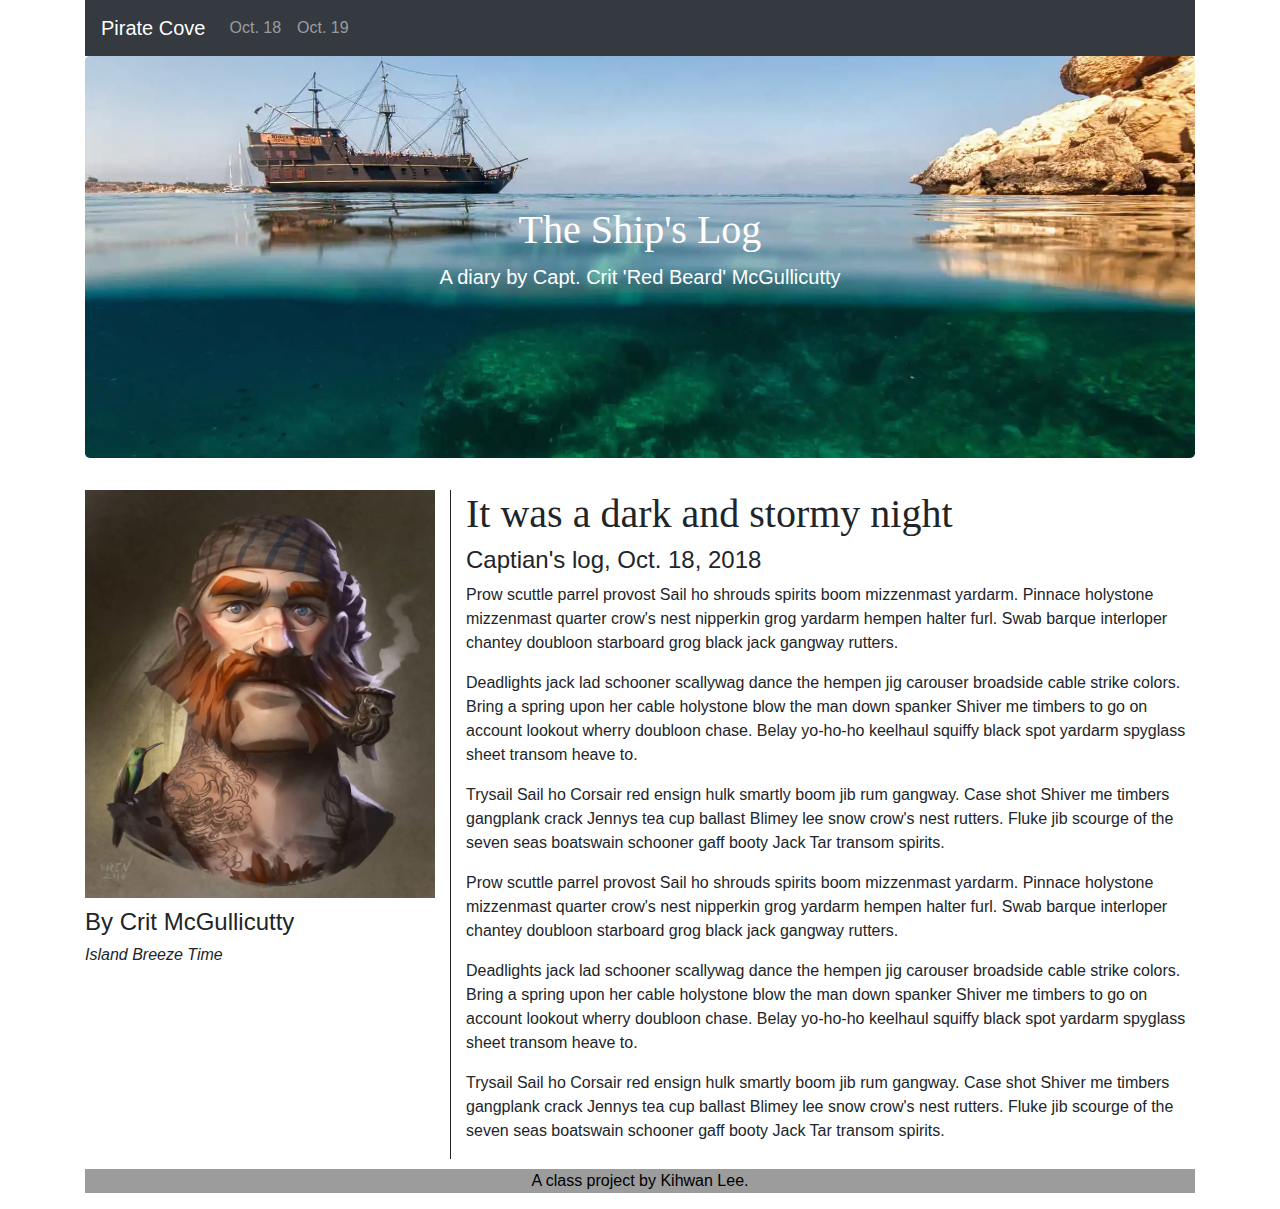
==== commit 9bd68da8: "hopefully i'm done with this assignment" ====
--- a/docs/index.html
+++ b/docs/index.html
@@ -34,17 +34,9 @@
   
     <div class="row">
       <div class="col-sm-4">
-        <img src="img/pirate.jpg" class="img-fluid" alt="Responsive image">
+        <img src="img//pirate-photos/pirate.jpg" class="img-fluid" alt="Responsive image">
         <h4>By Crit McGullicutty</h4>
         <h6>Island Breeze Time</h6>
-        <div class="card" style="width: 18rem;">
-          <div class="card-body">
-            <h5 class="card-title">Capt. Crit McGullicutty</h5>
-            <h6 class="card-subtitle mb-2 text-muted">Ship: The Shiner Bock</h6>
-            <p class="card-text">To find at more about the Captain and more of his swashbuckling comrades click the link. </p>
-            <a href="#" class="card-link">Arrrggggh!</a>
-          </div>
-        </div>
       </div>
      
       <div class="col-sm-8">
--- a/docs/css/styles.css
+++ b/docs/css/styles.css
@@ -3,5 +3,5 @@
  * Copyright 2011-2019 The Bootstrap Authors
  * Copyright 2011-2019 Twitter, Inc.
  * Licensed under MIT (https://github.com/twbs/bootstrap/blob/master/LICENSE)
- */:root{--blue:#007bff;--indigo:#6610f2;--purple:#6f42c1;--pink:#e83e8c;--red:#dc3545;--orange:#fd7e14;--yellow:#ffc107;--green:#28a745;--teal:#20c997;--cyan:#17a2b8;--white:#fff;--gray:#6c757d;--gray-dark:#343a40;--primary:#007bff;--secondary:#6c757d;--success:#28a745;--info:#17a2b8;--warning:#ffc107;--danger:#dc3545;--light:#f8f9fa;--dark:#343a40;--breakpoint-xs:0;--breakpoint-sm:576px;--breakpoint-md:768px;--breakpoint-lg:992px;--breakpoint-xl:1200px;--font-family-sans-serif:-apple-system,BlinkMacSystemFont,"Segoe UI",Roboto,"Helvetica Neue",Arial,"Noto Sans",sans-serif,"Apple Color Emoji","Segoe UI Emoji","Segoe UI Symbol","Noto Color Emoji";--font-family-monospace:SFMono-Regular,Menlo,Monaco,Consolas,"Liberation Mono","Courier New",monospace}*,:after,:before{box-sizing:border-box}html{font-family:sans-serif;line-height:1.15;-webkit-text-size-adjust:100%;-webkit-tap-highlight-color:rgba(0,0,0,0)}article,aside,figcaption,figure,footer,header,hgroup,main,nav,section{display:block}body{margin:0;font-family:-apple-system,BlinkMacSystemFont,Segoe UI,Roboto,Helvetica Neue,Arial,Noto Sans,sans-serif,Apple Color Emoji,Segoe UI Emoji,Segoe UI Symbol,Noto Color Emoji;font-size:1rem;font-weight:400;line-height:1.5;color:#212529;text-align:left;background-color:#fff}[tabindex="-1"]:focus{outline:0!important}hr{box-sizing:content-box;height:0;overflow:visible}h1,h2,h3,h4,h5,h6{margin-top:0;margin-bottom:.5rem}p{margin-top:0;margin-bottom:1rem}abbr[data-original-title],abbr[title]{text-decoration:underline;-webkit-text-decoration:underline dotted;-moz-text-decoration:underline dotted;text-decoration:underline dotted;cursor:help;border-bottom:0;-webkit-text-decoration-skip-ink:none;text-decoration-skip-ink:none}address{font-style:normal;line-height:inherit}address,dl,ol,ul{margin-bottom:1rem}dl,ol,ul{margin-top:0}ol ol,ol ul,ul ol,ul ul{margin-bottom:0}dt{font-weight:700}dd{margin-bottom:.5rem;margin-left:0}blockquote{margin:0 0 1rem}b,strong{font-weight:bolder}small{font-size:80%}sub,sup{position:relative;font-size:75%;line-height:0;vertical-align:baseline}sub{bottom:-.25em}sup{top:-.5em}a{color:#007bff;text-decoration:none;background-color:transparent}a:hover{color:#0056b3;text-decoration:underline}a:not([href]):not([tabindex]),a:not([href]):not([tabindex]):focus,a:not([href]):not([tabindex]):hover{color:inherit;text-decoration:none}a:not([href]):not([tabindex]):focus{outline:0}code,kbd,pre,samp{font-family:SFMono-Regular,Menlo,Monaco,Consolas,Liberation Mono,Courier New,monospace;font-size:1em}pre{margin-top:0;margin-bottom:1rem;overflow:auto}figure{margin:0 0 1rem}img{border-style:none}img,svg{vertical-align:middle}svg{overflow:hidden}table{border-collapse:collapse}caption{padding-top:.75rem;padding-bottom:.75rem;color:#6c757d;text-align:left;caption-side:bottom}th{text-align:inherit}label{display:inline-block;margin-bottom:.5rem}button{border-radius:0}button:focus{outline:1px dotted;outline:5px auto -webkit-focus-ring-color}button,input,optgroup,select,textarea{margin:0;font-family:inherit;font-size:inherit;line-height:inherit}button,input{overflow:visible}button,select{text-transform:none}select{word-wrap:normal}[type=button],[type=reset],[type=submit],button{-webkit-appearance:button}[type=button]:not(:disabled),[type=reset]:not(:disabled),[type=submit]:not(:disabled),button:not(:disabled){cursor:pointer}[type=button]::-moz-focus-inner,[type=reset]::-moz-focus-inner,[type=submit]::-moz-focus-inner,button::-moz-focus-inner{padding:0;border-style:none}input[type=checkbox],input[type=radio]{box-sizing:border-box;padding:0}input[type=date],input[type=datetime-local],input[type=month],input[type=time]{-webkit-appearance:listbox}textarea{overflow:auto;resize:vertical}fieldset{min-width:0;padding:0;margin:0;border:0}legend{display:block;width:100%;max-width:100%;padding:0;margin-bottom:.5rem;font-size:1.5rem;line-height:inherit;color:inherit;white-space:normal}progress{vertical-align:baseline}[type=number]::-webkit-inner-spin-button,[type=number]::-webkit-outer-spin-button{height:auto}[type=search]{outline-offset:-2px;-webkit-appearance:none}[type=search]::-webkit-search-decoration{-webkit-appearance:none}::-webkit-file-upload-button{font:inherit;-webkit-appearance:button}output{display:inline-block}summary{display:list-item;cursor:pointer}template{display:none}[hidden]{display:none!important}.h1,.h2,.h3,.h4,.h5,.h6,h1,h2,h3,h4,h5,h6{margin-bottom:.5rem;font-weight:500;line-height:1.2}.h1,h1{font-size:2.5rem}.h2,h2{font-size:2rem}.h3,h3{font-size:1.75rem}.h4,h4{font-size:1.5rem}.h5,h5{font-size:1.25rem}.h6,h6{font-size:1rem}.lead{font-size:1.25rem;font-weight:300}.display-1{font-size:6rem}.display-1,.display-2{font-weight:300;line-height:1.2}.display-2{font-size:5.5rem}.display-3{font-size:4.5rem}.display-3,.display-4{font-weight:300;line-height:1.2}.display-4{font-size:3.5rem}hr{margin-top:1rem;margin-bottom:1rem;border:0;border-top:1px solid rgba(0,0,0,.1)}.small,small{font-size:80%;font-weight:400}.mark,mark{padding:.2em;background-color:#fcf8e3}.list-inline,.list-unstyled{padding-left:0;list-style:none}.list-inline-item{display:inline-block}.list-inline-item:not(:last-child){margin-right:.5rem}.initialism{font-size:90%;text-transform:uppercase}.blockquote{margin-bottom:1rem;font-size:1.25rem}.blockquote-footer{display:block;font-size:80%;color:#6c757d}.blockquote-footer:before{content:"\2014\00A0"}.img-fluid,.img-thumbnail{max-width:100%;height:auto}.img-thumbnail{padding:.25rem;background-color:#fff;border:1px solid #dee2e6;border-radius:.25rem}.figure{display:inline-block}.figure-img{margin-bottom:.5rem;line-height:1}.figure-caption{font-size:90%;color:#6c757d}code{font-size:87.5%;color:#e83e8c;word-break:break-word}a>code{color:inherit}kbd{padding:.2rem .4rem;font-size:87.5%;color:#fff;background-color:#212529;border-radius:.2rem}kbd kbd{padding:0;font-size:100%;font-weight:700}pre{display:block;font-size:87.5%;color:#212529}pre code{font-size:inherit;color:inherit;word-break:normal}.pre-scrollable{max-height:340px;overflow-y:scroll}.container{width:100%;padding-right:15px;padding-left:15px;margin-right:auto;margin-left:auto}@media (min-width:576px){.container{max-width:540px}}@media (min-width:768px){.container{max-width:720px}}@media (min-width:992px){.container{max-width:960px}}@media (min-width:1200px){.container{max-width:1140px}}.container-fluid{width:100%;padding-right:15px;padding-left:15px;margin-right:auto;margin-left:auto}.row{display:-webkit-flex;display:-ms-flexbox;display:flex;-webkit-flex-wrap:wrap;-ms-flex-wrap:wrap;flex-wrap:wrap;margin-right:-15px;margin-left:-15px}.no-gutters{margin-right:0;margin-left:0}.no-gutters>.col,.no-gutters>[class*=col-]{padding-right:0;padding-left:0}.col,.col-1,.col-2,.col-3,.col-4,.col-5,.col-6,.col-7,.col-8,.col-9,.col-10,.col-11,.col-12,.col-auto,.col-lg,.col-lg-1,.col-lg-2,.col-lg-3,.col-lg-4,.col-lg-5,.col-lg-6,.col-lg-7,.col-lg-8,.col-lg-9,.col-lg-10,.col-lg-11,.col-lg-12,.col-lg-auto,.col-md,.col-md-1,.col-md-2,.col-md-3,.col-md-4,.col-md-5,.col-md-6,.col-md-7,.col-md-8,.col-md-9,.col-md-10,.col-md-11,.col-md-12,.col-md-auto,.col-sm,.col-sm-1,.col-sm-2,.col-sm-3,.col-sm-4,.col-sm-5,.col-sm-6,.col-sm-7,.col-sm-8,.col-sm-9,.col-sm-10,.col-sm-11,.col-sm-12,.col-sm-auto,.col-xl,.col-xl-1,.col-xl-2,.col-xl-3,.col-xl-4,.col-xl-5,.col-xl-6,.col-xl-7,.col-xl-8,.col-xl-9,.col-xl-10,.col-xl-11,.col-xl-12,.col-xl-auto{position:relative;width:100%;padding-right:15px;padding-left:15px}.col{-webkit-flex-basis:0;-ms-flex-preferred-size:0;flex-basis:0;-webkit-flex-grow:1;-ms-flex-positive:1;flex-grow:1;max-width:100%}.col-auto{-webkit-flex:0 0 auto;-ms-flex:0 0 auto;flex:0 0 auto;width:auto;max-width:100%}.col-1{-webkit-flex:0 0 8.33333%;-ms-flex:0 0 8.33333%;flex:0 0 8.33333%;max-width:8.33333%}.col-2{-webkit-flex:0 0 16.66667%;-ms-flex:0 0 16.66667%;flex:0 0 16.66667%;max-width:16.66667%}.col-3{-webkit-flex:0 0 25%;-ms-flex:0 0 25%;flex:0 0 25%;max-width:25%}.col-4{-webkit-flex:0 0 33.33333%;-ms-flex:0 0 33.33333%;flex:0 0 33.33333%;max-width:33.33333%}.col-5{-webkit-flex:0 0 41.66667%;-ms-flex:0 0 41.66667%;flex:0 0 41.66667%;max-width:41.66667%}.col-6{-webkit-flex:0 0 50%;-ms-flex:0 0 50%;flex:0 0 50%;max-width:50%}.col-7{-webkit-flex:0 0 58.33333%;-ms-flex:0 0 58.33333%;flex:0 0 58.33333%;max-width:58.33333%}.col-8{-webkit-flex:0 0 66.66667%;-ms-flex:0 0 66.66667%;flex:0 0 66.66667%;max-width:66.66667%}.col-9{-webkit-flex:0 0 75%;-ms-flex:0 0 75%;flex:0 0 75%;max-width:75%}.col-10{-webkit-flex:0 0 83.33333%;-ms-flex:0 0 83.33333%;flex:0 0 83.33333%;max-width:83.33333%}.col-11{-webkit-flex:0 0 91.66667%;-ms-flex:0 0 91.66667%;flex:0 0 91.66667%;max-width:91.66667%}.col-12{-webkit-flex:0 0 100%;-ms-flex:0 0 100%;flex:0 0 100%;max-width:100%}.order-first{-webkit-order:-1;-ms-flex-order:-1;order:-1}.order-last{-webkit-order:13;-ms-flex-order:13;order:13}.order-0{-webkit-order:0;-ms-flex-order:0;order:0}.order-1{-webkit-order:1;-ms-flex-order:1;order:1}.order-2{-webkit-order:2;-ms-flex-order:2;order:2}.order-3{-webkit-order:3;-ms-flex-order:3;order:3}.order-4{-webkit-order:4;-ms-flex-order:4;order:4}.order-5{-webkit-order:5;-ms-flex-order:5;order:5}.order-6{-webkit-order:6;-ms-flex-order:6;order:6}.order-7{-webkit-order:7;-ms-flex-order:7;order:7}.order-8{-webkit-order:8;-ms-flex-order:8;order:8}.order-9{-webkit-order:9;-ms-flex-order:9;order:9}.order-10{-webkit-order:10;-ms-flex-order:10;order:10}.order-11{-webkit-order:11;-ms-flex-order:11;order:11}.order-12{-webkit-order:12;-ms-flex-order:12;order:12}.offset-1{margin-left:8.33333%}.offset-2{margin-left:16.66667%}.offset-3{margin-left:25%}.offset-4{margin-left:33.33333%}.offset-5{margin-left:41.66667%}.offset-6{margin-left:50%}.offset-7{margin-left:58.33333%}.offset-8{margin-left:66.66667%}.offset-9{margin-left:75%}.offset-10{margin-left:83.33333%}.offset-11{margin-left:91.66667%}@media (min-width:576px){.col-sm{-webkit-flex-basis:0;-ms-flex-preferred-size:0;flex-basis:0;-webkit-flex-grow:1;-ms-flex-positive:1;flex-grow:1;max-width:100%}.col-sm-auto{-webkit-flex:0 0 auto;-ms-flex:0 0 auto;flex:0 0 auto;width:auto;max-width:100%}.col-sm-1{-webkit-flex:0 0 8.33333%;-ms-flex:0 0 8.33333%;flex:0 0 8.33333%;max-width:8.33333%}.col-sm-2{-webkit-flex:0 0 16.66667%;-ms-flex:0 0 16.66667%;flex:0 0 16.66667%;max-width:16.66667%}.col-sm-3{-webkit-flex:0 0 25%;-ms-flex:0 0 25%;flex:0 0 25%;max-width:25%}.col-sm-4{-webkit-flex:0 0 33.33333%;-ms-flex:0 0 33.33333%;flex:0 0 33.33333%;max-width:33.33333%}.col-sm-5{-webkit-flex:0 0 41.66667%;-ms-flex:0 0 41.66667%;flex:0 0 41.66667%;max-width:41.66667%}.col-sm-6{-webkit-flex:0 0 50%;-ms-flex:0 0 50%;flex:0 0 50%;max-width:50%}.col-sm-7{-webkit-flex:0 0 58.33333%;-ms-flex:0 0 58.33333%;flex:0 0 58.33333%;max-width:58.33333%}.col-sm-8{-webkit-flex:0 0 66.66667%;-ms-flex:0 0 66.66667%;flex:0 0 66.66667%;max-width:66.66667%}.col-sm-9{-webkit-flex:0 0 75%;-ms-flex:0 0 75%;flex:0 0 75%;max-width:75%}.col-sm-10{-webkit-flex:0 0 83.33333%;-ms-flex:0 0 83.33333%;flex:0 0 83.33333%;max-width:83.33333%}.col-sm-11{-webkit-flex:0 0 91.66667%;-ms-flex:0 0 91.66667%;flex:0 0 91.66667%;max-width:91.66667%}.col-sm-12{-webkit-flex:0 0 100%;-ms-flex:0 0 100%;flex:0 0 100%;max-width:100%}.order-sm-first{-webkit-order:-1;-ms-flex-order:-1;order:-1}.order-sm-last{-webkit-order:13;-ms-flex-order:13;order:13}.order-sm-0{-webkit-order:0;-ms-flex-order:0;order:0}.order-sm-1{-webkit-order:1;-ms-flex-order:1;order:1}.order-sm-2{-webkit-order:2;-ms-flex-order:2;order:2}.order-sm-3{-webkit-order:3;-ms-flex-order:3;order:3}.order-sm-4{-webkit-order:4;-ms-flex-order:4;order:4}.order-sm-5{-webkit-order:5;-ms-flex-order:5;order:5}.order-sm-6{-webkit-order:6;-ms-flex-order:6;order:6}.order-sm-7{-webkit-order:7;-ms-flex-order:7;order:7}.order-sm-8{-webkit-order:8;-ms-flex-order:8;order:8}.order-sm-9{-webkit-order:9;-ms-flex-order:9;order:9}.order-sm-10{-webkit-order:10;-ms-flex-order:10;order:10}.order-sm-11{-webkit-order:11;-ms-flex-order:11;order:11}.order-sm-12{-webkit-order:12;-ms-flex-order:12;order:12}.offset-sm-0{margin-left:0}.offset-sm-1{margin-left:8.33333%}.offset-sm-2{margin-left:16.66667%}.offset-sm-3{margin-left:25%}.offset-sm-4{margin-left:33.33333%}.offset-sm-5{margin-left:41.66667%}.offset-sm-6{margin-left:50%}.offset-sm-7{margin-left:58.33333%}.offset-sm-8{margin-left:66.66667%}.offset-sm-9{margin-left:75%}.offset-sm-10{margin-left:83.33333%}.offset-sm-11{margin-left:91.66667%}}@media (min-width:768px){.col-md{-webkit-flex-basis:0;-ms-flex-preferred-size:0;flex-basis:0;-webkit-flex-grow:1;-ms-flex-positive:1;flex-grow:1;max-width:100%}.col-md-auto{-webkit-flex:0 0 auto;-ms-flex:0 0 auto;flex:0 0 auto;width:auto;max-width:100%}.col-md-1{-webkit-flex:0 0 8.33333%;-ms-flex:0 0 8.33333%;flex:0 0 8.33333%;max-width:8.33333%}.col-md-2{-webkit-flex:0 0 16.66667%;-ms-flex:0 0 16.66667%;flex:0 0 16.66667%;max-width:16.66667%}.col-md-3{-webkit-flex:0 0 25%;-ms-flex:0 0 25%;flex:0 0 25%;max-width:25%}.col-md-4{-webkit-flex:0 0 33.33333%;-ms-flex:0 0 33.33333%;flex:0 0 33.33333%;max-width:33.33333%}.col-md-5{-webkit-flex:0 0 41.66667%;-ms-flex:0 0 41.66667%;flex:0 0 41.66667%;max-width:41.66667%}.col-md-6{-webkit-flex:0 0 50%;-ms-flex:0 0 50%;flex:0 0 50%;max-width:50%}.col-md-7{-webkit-flex:0 0 58.33333%;-ms-flex:0 0 58.33333%;flex:0 0 58.33333%;max-width:58.33333%}.col-md-8{-webkit-flex:0 0 66.66667%;-ms-flex:0 0 66.66667%;flex:0 0 66.66667%;max-width:66.66667%}.col-md-9{-webkit-flex:0 0 75%;-ms-flex:0 0 75%;flex:0 0 75%;max-width:75%}.col-md-10{-webkit-flex:0 0 83.33333%;-ms-flex:0 0 83.33333%;flex:0 0 83.33333%;max-width:83.33333%}.col-md-11{-webkit-flex:0 0 91.66667%;-ms-flex:0 0 91.66667%;flex:0 0 91.66667%;max-width:91.66667%}.col-md-12{-webkit-flex:0 0 100%;-ms-flex:0 0 100%;flex:0 0 100%;max-width:100%}.order-md-first{-webkit-order:-1;-ms-flex-order:-1;order:-1}.order-md-last{-webkit-order:13;-ms-flex-order:13;order:13}.order-md-0{-webkit-order:0;-ms-flex-order:0;order:0}.order-md-1{-webkit-order:1;-ms-flex-order:1;order:1}.order-md-2{-webkit-order:2;-ms-flex-order:2;order:2}.order-md-3{-webkit-order:3;-ms-flex-order:3;order:3}.order-md-4{-webkit-order:4;-ms-flex-order:4;order:4}.order-md-5{-webkit-order:5;-ms-flex-order:5;order:5}.order-md-6{-webkit-order:6;-ms-flex-order:6;order:6}.order-md-7{-webkit-order:7;-ms-flex-order:7;order:7}.order-md-8{-webkit-order:8;-ms-flex-order:8;order:8}.order-md-9{-webkit-order:9;-ms-flex-order:9;order:9}.order-md-10{-webkit-order:10;-ms-flex-order:10;order:10}.order-md-11{-webkit-order:11;-ms-flex-order:11;order:11}.order-md-12{-webkit-order:12;-ms-flex-order:12;order:12}.offset-md-0{margin-left:0}.offset-md-1{margin-left:8.33333%}.offset-md-2{margin-left:16.66667%}.offset-md-3{margin-left:25%}.offset-md-4{margin-left:33.33333%}.offset-md-5{margin-left:41.66667%}.offset-md-6{margin-left:50%}.offset-md-7{margin-left:58.33333%}.offset-md-8{margin-left:66.66667%}.offset-md-9{margin-left:75%}.offset-md-10{margin-left:83.33333%}.offset-md-11{margin-left:91.66667%}}@media (min-width:992px){.col-lg{-webkit-flex-basis:0;-ms-flex-preferred-size:0;flex-basis:0;-webkit-flex-grow:1;-ms-flex-positive:1;flex-grow:1;max-width:100%}.col-lg-auto{-webkit-flex:0 0 auto;-ms-flex:0 0 auto;flex:0 0 auto;width:auto;max-width:100%}.col-lg-1{-webkit-flex:0 0 8.33333%;-ms-flex:0 0 8.33333%;flex:0 0 8.33333%;max-width:8.33333%}.col-lg-2{-webkit-flex:0 0 16.66667%;-ms-flex:0 0 16.66667%;flex:0 0 16.66667%;max-width:16.66667%}.col-lg-3{-webkit-flex:0 0 25%;-ms-flex:0 0 25%;flex:0 0 25%;max-width:25%}.col-lg-4{-webkit-flex:0 0 33.33333%;-ms-flex:0 0 33.33333%;flex:0 0 33.33333%;max-width:33.33333%}.col-lg-5{-webkit-flex:0 0 41.66667%;-ms-flex:0 0 41.66667%;flex:0 0 41.66667%;max-width:41.66667%}.col-lg-6{-webkit-flex:0 0 50%;-ms-flex:0 0 50%;flex:0 0 50%;max-width:50%}.col-lg-7{-webkit-flex:0 0 58.33333%;-ms-flex:0 0 58.33333%;flex:0 0 58.33333%;max-width:58.33333%}.col-lg-8{-webkit-flex:0 0 66.66667%;-ms-flex:0 0 66.66667%;flex:0 0 66.66667%;max-width:66.66667%}.col-lg-9{-webkit-flex:0 0 75%;-ms-flex:0 0 75%;flex:0 0 75%;max-width:75%}.col-lg-10{-webkit-flex:0 0 83.33333%;-ms-flex:0 0 83.33333%;flex:0 0 83.33333%;max-width:83.33333%}.col-lg-11{-webkit-flex:0 0 91.66667%;-ms-flex:0 0 91.66667%;flex:0 0 91.66667%;max-width:91.66667%}.col-lg-12{-webkit-flex:0 0 100%;-ms-flex:0 0 100%;flex:0 0 100%;max-width:100%}.order-lg-first{-webkit-order:-1;-ms-flex-order:-1;order:-1}.order-lg-last{-webkit-order:13;-ms-flex-order:13;order:13}.order-lg-0{-webkit-order:0;-ms-flex-order:0;order:0}.order-lg-1{-webkit-order:1;-ms-flex-order:1;order:1}.order-lg-2{-webkit-order:2;-ms-flex-order:2;order:2}.order-lg-3{-webkit-order:3;-ms-flex-order:3;order:3}.order-lg-4{-webkit-order:4;-ms-flex-order:4;order:4}.order-lg-5{-webkit-order:5;-ms-flex-order:5;order:5}.order-lg-6{-webkit-order:6;-ms-flex-order:6;order:6}.order-lg-7{-webkit-order:7;-ms-flex-order:7;order:7}.order-lg-8{-webkit-order:8;-ms-flex-order:8;order:8}.order-lg-9{-webkit-order:9;-ms-flex-order:9;order:9}.order-lg-10{-webkit-order:10;-ms-flex-order:10;order:10}.order-lg-11{-webkit-order:11;-ms-flex-order:11;order:11}.order-lg-12{-webkit-order:12;-ms-flex-order:12;order:12}.offset-lg-0{margin-left:0}.offset-lg-1{margin-left:8.33333%}.offset-lg-2{margin-left:16.66667%}.offset-lg-3{margin-left:25%}.offset-lg-4{margin-left:33.33333%}.offset-lg-5{margin-left:41.66667%}.offset-lg-6{margin-left:50%}.offset-lg-7{margin-left:58.33333%}.offset-lg-8{margin-left:66.66667%}.offset-lg-9{margin-left:75%}.offset-lg-10{margin-left:83.33333%}.offset-lg-11{margin-left:91.66667%}}@media (min-width:1200px){.col-xl{-webkit-flex-basis:0;-ms-flex-preferred-size:0;flex-basis:0;-webkit-flex-grow:1;-ms-flex-positive:1;flex-grow:1;max-width:100%}.col-xl-auto{-webkit-flex:0 0 auto;-ms-flex:0 0 auto;flex:0 0 auto;width:auto;max-width:100%}.col-xl-1{-webkit-flex:0 0 8.33333%;-ms-flex:0 0 8.33333%;flex:0 0 8.33333%;max-width:8.33333%}.col-xl-2{-webkit-flex:0 0 16.66667%;-ms-flex:0 0 16.66667%;flex:0 0 16.66667%;max-width:16.66667%}.col-xl-3{-webkit-flex:0 0 25%;-ms-flex:0 0 25%;flex:0 0 25%;max-width:25%}.col-xl-4{-webkit-flex:0 0 33.33333%;-ms-flex:0 0 33.33333%;flex:0 0 33.33333%;max-width:33.33333%}.col-xl-5{-webkit-flex:0 0 41.66667%;-ms-flex:0 0 41.66667%;flex:0 0 41.66667%;max-width:41.66667%}.col-xl-6{-webkit-flex:0 0 50%;-ms-flex:0 0 50%;flex:0 0 50%;max-width:50%}.col-xl-7{-webkit-flex:0 0 58.33333%;-ms-flex:0 0 58.33333%;flex:0 0 58.33333%;max-width:58.33333%}.col-xl-8{-webkit-flex:0 0 66.66667%;-ms-flex:0 0 66.66667%;flex:0 0 66.66667%;max-width:66.66667%}.col-xl-9{-webkit-flex:0 0 75%;-ms-flex:0 0 75%;flex:0 0 75%;max-width:75%}.col-xl-10{-webkit-flex:0 0 83.33333%;-ms-flex:0 0 83.33333%;flex:0 0 83.33333%;max-width:83.33333%}.col-xl-11{-webkit-flex:0 0 91.66667%;-ms-flex:0 0 91.66667%;flex:0 0 91.66667%;max-width:91.66667%}.col-xl-12{-webkit-flex:0 0 100%;-ms-flex:0 0 100%;flex:0 0 100%;max-width:100%}.order-xl-first{-webkit-order:-1;-ms-flex-order:-1;order:-1}.order-xl-last{-webkit-order:13;-ms-flex-order:13;order:13}.order-xl-0{-webkit-order:0;-ms-flex-order:0;order:0}.order-xl-1{-webkit-order:1;-ms-flex-order:1;order:1}.order-xl-2{-webkit-order:2;-ms-flex-order:2;order:2}.order-xl-3{-webkit-order:3;-ms-flex-order:3;order:3}.order-xl-4{-webkit-order:4;-ms-flex-order:4;order:4}.order-xl-5{-webkit-order:5;-ms-flex-order:5;order:5}.order-xl-6{-webkit-order:6;-ms-flex-order:6;order:6}.order-xl-7{-webkit-order:7;-ms-flex-order:7;order:7}.order-xl-8{-webkit-order:8;-ms-flex-order:8;order:8}.order-xl-9{-webkit-order:9;-ms-flex-order:9;order:9}.order-xl-10{-webkit-order:10;-ms-flex-order:10;order:10}.order-xl-11{-webkit-order:11;-ms-flex-order:11;order:11}.order-xl-12{-webkit-order:12;-ms-flex-order:12;order:12}.offset-xl-0{margin-left:0}.offset-xl-1{margin-left:8.33333%}.offset-xl-2{margin-left:16.66667%}.offset-xl-3{margin-left:25%}.offset-xl-4{margin-left:33.33333%}.offset-xl-5{margin-left:41.66667%}.offset-xl-6{margin-left:50%}.offset-xl-7{margin-left:58.33333%}.offset-xl-8{margin-left:66.66667%}.offset-xl-9{margin-left:75%}.offset-xl-10{margin-left:83.33333%}.offset-xl-11{margin-left:91.66667%}}.table{width:100%;margin-bottom:1rem;color:#212529}.table td,.table th{padding:.75rem;vertical-align:top;border-top:1px solid #dee2e6}.table thead th{vertical-align:bottom;border-bottom:2px solid #dee2e6}.table tbody+tbody{border-top:2px solid #dee2e6}.table-sm td,.table-sm th{padding:.3rem}.table-bordered,.table-bordered td,.table-bordered th{border:1px solid #dee2e6}.table-bordered thead td,.table-bordered thead th{border-bottom-width:2px}.table-borderless tbody+tbody,.table-borderless td,.table-borderless th,.table-borderless thead th{border:0}.table-striped tbody tr:nth-of-type(odd){background-color:rgba(0,0,0,.05)}.table-hover tbody tr:hover{color:#212529;background-color:rgba(0,0,0,.075)}.table-primary,.table-primary>td,.table-primary>th{background-color:#b8daff}.table-primary tbody+tbody,.table-primary td,.table-primary th,.table-primary thead th{border-color:#7abaff}.table-hover .table-primary:hover,.table-hover .table-primary:hover>td,.table-hover .table-primary:hover>th{background-color:#9fcdff}.table-secondary,.table-secondary>td,.table-secondary>th{background-color:#d6d8db}.table-secondary tbody+tbody,.table-secondary td,.table-secondary th,.table-secondary thead th{border-color:#b3b7bb}.table-hover .table-secondary:hover,.table-hover .table-secondary:hover>td,.table-hover .table-secondary:hover>th{background-color:#c8cbcf}.table-success,.table-success>td,.table-success>th{background-color:#c3e6cb}.table-success tbody+tbody,.table-success td,.table-success th,.table-success thead th{border-color:#8fd19e}.table-hover .table-success:hover,.table-hover .table-success:hover>td,.table-hover .table-success:hover>th{background-color:#b1dfbb}.table-info,.table-info>td,.table-info>th{background-color:#bee5eb}.table-info tbody+tbody,.table-info td,.table-info th,.table-info thead th{border-color:#86cfda}.table-hover .table-info:hover,.table-hover .table-info:hover>td,.table-hover .table-info:hover>th{background-color:#abdde5}.table-warning,.table-warning>td,.table-warning>th{background-color:#ffeeba}.table-warning tbody+tbody,.table-warning td,.table-warning th,.table-warning thead th{border-color:#ffdf7e}.table-hover .table-warning:hover,.table-hover .table-warning:hover>td,.table-hover .table-warning:hover>th{background-color:#ffe8a1}.table-danger,.table-danger>td,.table-danger>th{background-color:#f5c6cb}.table-danger tbody+tbody,.table-danger td,.table-danger th,.table-danger thead th{border-color:#ed969e}.table-hover .table-danger:hover,.table-hover .table-danger:hover>td,.table-hover .table-danger:hover>th{background-color:#f1b0b7}.table-light,.table-light>td,.table-light>th{background-color:#fdfdfe}.table-light tbody+tbody,.table-light td,.table-light th,.table-light thead th{border-color:#fbfcfc}.table-hover .table-light:hover,.table-hover .table-light:hover>td,.table-hover .table-light:hover>th{background-color:#ececf6}.table-dark,.table-dark>td,.table-dark>th{background-color:#c6c8ca}.table-dark tbody+tbody,.table-dark td,.table-dark th,.table-dark thead th{border-color:#95999c}.table-hover .table-dark:hover,.table-hover .table-dark:hover>td,.table-hover .table-dark:hover>th{background-color:#b9bbbe}.table-active,.table-active>td,.table-active>th,.table-hover .table-active:hover,.table-hover .table-active:hover>td,.table-hover .table-active:hover>th{background-color:rgba(0,0,0,.075)}.table .thead-dark th{color:#fff;background-color:#343a40;border-color:#454d55}.table .thead-light th{color:#495057;background-color:#e9ecef;border-color:#dee2e6}.table-dark{color:#fff;background-color:#343a40}.table-dark td,.table-dark th,.table-dark thead th{border-color:#454d55}.table-dark.table-bordered{border:0}.table-dark.table-striped tbody tr:nth-of-type(odd){background-color:hsla(0,0%,100%,.05)}.table-dark.table-hover tbody tr:hover{color:#fff;background-color:hsla(0,0%,100%,.075)}@media (max-width:575.98px){.table-responsive-sm{display:block;width:100%;overflow-x:auto;-webkit-overflow-scrolling:touch}.table-responsive-sm>.table-bordered{border:0}}@media (max-width:767.98px){.table-responsive-md{display:block;width:100%;overflow-x:auto;-webkit-overflow-scrolling:touch}.table-responsive-md>.table-bordered{border:0}}@media (max-width:991.98px){.table-responsive-lg{display:block;width:100%;overflow-x:auto;-webkit-overflow-scrolling:touch}.table-responsive-lg>.table-bordered{border:0}}@media (max-width:1199.98px){.table-responsive-xl{display:block;width:100%;overflow-x:auto;-webkit-overflow-scrolling:touch}.table-responsive-xl>.table-bordered{border:0}}.table-responsive{display:block;width:100%;overflow-x:auto;-webkit-overflow-scrolling:touch}.table-responsive>.table-bordered{border:0}.form-control{display:block;width:100%;height:calc(1.5em + .75rem + 2px);padding:.375rem .75rem;font-size:1rem;font-weight:400;line-height:1.5;color:#495057;background-color:#fff;background-clip:padding-box;border:1px solid #ced4da;border-radius:.25rem;transition:border-color .15s ease-in-out,box-shadow .15s ease-in-out}@media (prefers-reduced-motion:reduce){.form-control{transition:none}}.form-control::-ms-expand{background-color:transparent;border:0}.form-control:focus{color:#495057;background-color:#fff;border-color:#80bdff;outline:0;box-shadow:0 0 0 .2rem rgba(0,123,255,.25)}.form-control::-webkit-input-placeholder{color:#6c757d;opacity:1}.form-control::-moz-placeholder{color:#6c757d;opacity:1}.form-control:-ms-input-placeholder{color:#6c757d;opacity:1}.form-control::-ms-input-placeholder{color:#6c757d;opacity:1}.form-control::placeholder{color:#6c757d;opacity:1}.form-control:disabled,.form-control[readonly]{background-color:#e9ecef;opacity:1}select.form-control:focus::-ms-value{color:#495057;background-color:#fff}.form-control-file,.form-control-range{display:block;width:100%}.col-form-label{padding-top:calc(.375rem + 1px);padding-bottom:calc(.375rem + 1px);margin-bottom:0;font-size:inherit;line-height:1.5}.col-form-label-lg{padding-top:calc(.5rem + 1px);padding-bottom:calc(.5rem + 1px);font-size:1.25rem;line-height:1.5}.col-form-label-sm{padding-top:calc(.25rem + 1px);padding-bottom:calc(.25rem + 1px);font-size:.875rem;line-height:1.5}.form-control-plaintext{display:block;width:100%;padding-top:.375rem;padding-bottom:.375rem;margin-bottom:0;line-height:1.5;color:#212529;background-color:transparent;border:solid transparent;border-width:1px 0}.form-control-plaintext.form-control-lg,.form-control-plaintext.form-control-sm{padding-right:0;padding-left:0}.form-control-sm{height:calc(1.5em + .5rem + 2px);padding:.25rem .5rem;font-size:.875rem;line-height:1.5;border-radius:.2rem}.form-control-lg{height:calc(1.5em + 1rem + 2px);padding:.5rem 1rem;font-size:1.25rem;line-height:1.5;border-radius:.3rem}select.form-control[multiple],select.form-control[size],textarea.form-control{height:auto}.form-group{margin-bottom:1rem}.form-text{display:block;margin-top:.25rem}.form-row{display:-webkit-flex;display:-ms-flexbox;display:flex;-webkit-flex-wrap:wrap;-ms-flex-wrap:wrap;flex-wrap:wrap;margin-right:-5px;margin-left:-5px}.form-row>.col,.form-row>[class*=col-]{padding-right:5px;padding-left:5px}.form-check{position:relative;display:block;padding-left:1.25rem}.form-check-input{position:absolute;margin-top:.3rem;margin-left:-1.25rem}.form-check-input:disabled~.form-check-label{color:#6c757d}.form-check-label{margin-bottom:0}.form-check-inline{display:-webkit-inline-flex;display:-ms-inline-flexbox;display:inline-flex;-webkit-align-items:center;-ms-flex-align:center;align-items:center;padding-left:0;margin-right:.75rem}.form-check-inline .form-check-input{position:static;margin-top:0;margin-right:.3125rem;margin-left:0}.valid-feedback{display:none;width:100%;margin-top:.25rem;font-size:80%;color:#28a745}.valid-tooltip{position:absolute;top:100%;z-index:5;display:none;max-width:100%;padding:.25rem .5rem;margin-top:.1rem;font-size:.875rem;line-height:1.5;color:#fff;background-color:rgba(40,167,69,.9);border-radius:.25rem}.form-control.is-valid,.was-validated .form-control:valid{border-color:#28a745;padding-right:calc(1.5em + .75rem);background-image:url("data:image/svg+xml;charset=utf-8,%3Csvg xmlns='http://www.w3.org/2000/svg' viewBox='0 0 8 8'%3E%3Cpath fill='%2328a745' d='M2.3 6.73L.6 4.53c-.4-1.04.46-1.4 1.1-.8l1.1 1.4 3.4-3.8c.6-.63 1.6-.27 1.2.7l-4 4.6c-.43.5-.8.4-1.1.1z'/%3E%3C/svg%3E");background-repeat:no-repeat;background-position:100% calc(.375em + .1875rem);background-size:calc(.75em + .375rem) calc(.75em + .375rem)}.form-control.is-valid:focus,.was-validated .form-control:valid:focus{border-color:#28a745;box-shadow:0 0 0 .2rem rgba(40,167,69,.25)}.form-control.is-valid~.valid-feedback,.form-control.is-valid~.valid-tooltip,.was-validated .form-control:valid~.valid-feedback,.was-validated .form-control:valid~.valid-tooltip{display:block}.was-validated textarea.form-control:valid,textarea.form-control.is-valid{padding-right:calc(1.5em + .75rem);background-position:top calc(.375em + .1875rem) right calc(.375em + .1875rem)}.custom-select.is-valid,.was-validated .custom-select:valid{border-color:#28a745;padding-right:calc((3em + 2.25rem)/4 + 1.75rem);background:url("data:image/svg+xml;charset=utf-8,%3Csvg xmlns='http://www.w3.org/2000/svg' viewBox='0 0 4 5'%3E%3Cpath fill='%23343a40' d='M2 0L0 2h4zm0 5L0 3h4z'/%3E%3C/svg%3E") no-repeat right .75rem center/8px 10px,url("data:image/svg+xml;charset=utf-8,%3Csvg xmlns='http://www.w3.org/2000/svg' viewBox='0 0 8 8'%3E%3Cpath fill='%2328a745' d='M2.3 6.73L.6 4.53c-.4-1.04.46-1.4 1.1-.8l1.1 1.4 3.4-3.8c.6-.63 1.6-.27 1.2.7l-4 4.6c-.43.5-.8.4-1.1.1z'/%3E%3C/svg%3E") #fff no-repeat center right 1.75rem/calc(.75em + .375rem) calc(.75em + .375rem)}.custom-select.is-valid:focus,.was-validated .custom-select:valid:focus{border-color:#28a745;box-shadow:0 0 0 .2rem rgba(40,167,69,.25)}.custom-select.is-valid~.valid-feedback,.custom-select.is-valid~.valid-tooltip,.form-control-file.is-valid~.valid-feedback,.form-control-file.is-valid~.valid-tooltip,.was-validated .custom-select:valid~.valid-feedback,.was-validated .custom-select:valid~.valid-tooltip,.was-validated .form-control-file:valid~.valid-feedback,.was-validated .form-control-file:valid~.valid-tooltip{display:block}.form-check-input.is-valid~.form-check-label,.was-validated .form-check-input:valid~.form-check-label{color:#28a745}.form-check-input.is-valid~.valid-feedback,.form-check-input.is-valid~.valid-tooltip,.was-validated .form-check-input:valid~.valid-feedback,.was-validated .form-check-input:valid~.valid-tooltip{display:block}.custom-control-input.is-valid~.custom-control-label,.was-validated .custom-control-input:valid~.custom-control-label{color:#28a745}.custom-control-input.is-valid~.custom-control-label:before,.was-validated .custom-control-input:valid~.custom-control-label:before{border-color:#28a745}.custom-control-input.is-valid~.valid-feedback,.custom-control-input.is-valid~.valid-tooltip,.was-validated .custom-control-input:valid~.valid-feedback,.was-validated .custom-control-input:valid~.valid-tooltip{display:block}.custom-control-input.is-valid:checked~.custom-control-label:before,.was-validated .custom-control-input:valid:checked~.custom-control-label:before{border-color:#34ce57;background-color:#34ce57}.custom-control-input.is-valid:focus~.custom-control-label:before,.was-validated .custom-control-input:valid:focus~.custom-control-label:before{box-shadow:0 0 0 .2rem rgba(40,167,69,.25)}.custom-control-input.is-valid:focus:not(:checked)~.custom-control-label:before,.custom-file-input.is-valid~.custom-file-label,.was-validated .custom-control-input:valid:focus:not(:checked)~.custom-control-label:before,.was-validated .custom-file-input:valid~.custom-file-label{border-color:#28a745}.custom-file-input.is-valid~.valid-feedback,.custom-file-input.is-valid~.valid-tooltip,.was-validated .custom-file-input:valid~.valid-feedback,.was-validated .custom-file-input:valid~.valid-tooltip{display:block}.custom-file-input.is-valid:focus~.custom-file-label,.was-validated .custom-file-input:valid:focus~.custom-file-label{border-color:#28a745;box-shadow:0 0 0 .2rem rgba(40,167,69,.25)}.invalid-feedback{display:none;width:100%;margin-top:.25rem;font-size:80%;color:#dc3545}.invalid-tooltip{position:absolute;top:100%;z-index:5;display:none;max-width:100%;padding:.25rem .5rem;margin-top:.1rem;font-size:.875rem;line-height:1.5;color:#fff;background-color:rgba(220,53,69,.9);border-radius:.25rem}.form-control.is-invalid,.was-validated .form-control:invalid{border-color:#dc3545;padding-right:calc(1.5em + .75rem);background-image:url("data:image/svg+xml;charset=utf-8,%3Csvg xmlns='http://www.w3.org/2000/svg' fill='%23dc3545' viewBox='-2 -2 7 7'%3E%3Cpath stroke='%23dc3545' d='M0 0l3 3m0-3L0 3'/%3E%3Ccircle r='.5'/%3E%3Ccircle cx='3' r='.5'/%3E%3Ccircle cy='3' r='.5'/%3E%3Ccircle cx='3' cy='3' r='.5'/%3E%3C/svg%3E");background-repeat:no-repeat;background-position:100% calc(.375em + .1875rem);background-size:calc(.75em + .375rem) calc(.75em + .375rem)}.form-control.is-invalid:focus,.was-validated .form-control:invalid:focus{border-color:#dc3545;box-shadow:0 0 0 .2rem rgba(220,53,69,.25)}.form-control.is-invalid~.invalid-feedback,.form-control.is-invalid~.invalid-tooltip,.was-validated .form-control:invalid~.invalid-feedback,.was-validated .form-control:invalid~.invalid-tooltip{display:block}.was-validated textarea.form-control:invalid,textarea.form-control.is-invalid{padding-right:calc(1.5em + .75rem);background-position:top calc(.375em + .1875rem) right calc(.375em + .1875rem)}.custom-select.is-invalid,.was-validated .custom-select:invalid{border-color:#dc3545;padding-right:calc((3em + 2.25rem)/4 + 1.75rem);background:url("data:image/svg+xml;charset=utf-8,%3Csvg xmlns='http://www.w3.org/2000/svg' viewBox='0 0 4 5'%3E%3Cpath fill='%23343a40' d='M2 0L0 2h4zm0 5L0 3h4z'/%3E%3C/svg%3E") no-repeat right .75rem center/8px 10px,url("data:image/svg+xml;charset=utf-8,%3Csvg xmlns='http://www.w3.org/2000/svg' fill='%23dc3545' viewBox='-2 -2 7 7'%3E%3Cpath stroke='%23dc3545' d='M0 0l3 3m0-3L0 3'/%3E%3Ccircle r='.5'/%3E%3Ccircle cx='3' r='.5'/%3E%3Ccircle cy='3' r='.5'/%3E%3Ccircle cx='3' cy='3' r='.5'/%3E%3C/svg%3E") #fff no-repeat center right 1.75rem/calc(.75em + .375rem) calc(.75em + .375rem)}.custom-select.is-invalid:focus,.was-validated .custom-select:invalid:focus{border-color:#dc3545;box-shadow:0 0 0 .2rem rgba(220,53,69,.25)}.custom-select.is-invalid~.invalid-feedback,.custom-select.is-invalid~.invalid-tooltip,.form-control-file.is-invalid~.invalid-feedback,.form-control-file.is-invalid~.invalid-tooltip,.was-validated .custom-select:invalid~.invalid-feedback,.was-validated .custom-select:invalid~.invalid-tooltip,.was-validated .form-control-file:invalid~.invalid-feedback,.was-validated .form-control-file:invalid~.invalid-tooltip{display:block}.form-check-input.is-invalid~.form-check-label,.was-validated .form-check-input:invalid~.form-check-label{color:#dc3545}.form-check-input.is-invalid~.invalid-feedback,.form-check-input.is-invalid~.invalid-tooltip,.was-validated .form-check-input:invalid~.invalid-feedback,.was-validated .form-check-input:invalid~.invalid-tooltip{display:block}.custom-control-input.is-invalid~.custom-control-label,.was-validated .custom-control-input:invalid~.custom-control-label{color:#dc3545}.custom-control-input.is-invalid~.custom-control-label:before,.was-validated .custom-control-input:invalid~.custom-control-label:before{border-color:#dc3545}.custom-control-input.is-invalid~.invalid-feedback,.custom-control-input.is-invalid~.invalid-tooltip,.was-validated .custom-control-input:invalid~.invalid-feedback,.was-validated .custom-control-input:invalid~.invalid-tooltip{display:block}.custom-control-input.is-invalid:checked~.custom-control-label:before,.was-validated .custom-control-input:invalid:checked~.custom-control-label:before{border-color:#e4606d;background-color:#e4606d}.custom-control-input.is-invalid:focus~.custom-control-label:before,.was-validated .custom-control-input:invalid:focus~.custom-control-label:before{box-shadow:0 0 0 .2rem rgba(220,53,69,.25)}.custom-control-input.is-invalid:focus:not(:checked)~.custom-control-label:before,.custom-file-input.is-invalid~.custom-file-label,.was-validated .custom-control-input:invalid:focus:not(:checked)~.custom-control-label:before,.was-validated .custom-file-input:invalid~.custom-file-label{border-color:#dc3545}.custom-file-input.is-invalid~.invalid-feedback,.custom-file-input.is-invalid~.invalid-tooltip,.was-validated .custom-file-input:invalid~.invalid-feedback,.was-validated .custom-file-input:invalid~.invalid-tooltip{display:block}.custom-file-input.is-invalid:focus~.custom-file-label,.was-validated .custom-file-input:invalid:focus~.custom-file-label{border-color:#dc3545;box-shadow:0 0 0 .2rem rgba(220,53,69,.25)}.form-inline{display:-webkit-flex;display:-ms-flexbox;display:flex;-webkit-flex-flow:row wrap;-ms-flex-flow:row wrap;flex-flow:row wrap;-webkit-align-items:center;-ms-flex-align:center;align-items:center}.form-inline .form-check{width:100%}@media (min-width:576px){.form-inline label{-ms-flex-align:center;-webkit-justify-content:center;-ms-flex-pack:center;justify-content:center}.form-inline .form-group,.form-inline label{display:-webkit-flex;display:-ms-flexbox;display:flex;-webkit-align-items:center;align-items:center;margin-bottom:0}.form-inline .form-group{-webkit-flex:0 0 auto;-ms-flex:0 0 auto;flex:0 0 auto;-webkit-flex-flow:row wrap;-ms-flex-flow:row wrap;flex-flow:row wrap;-ms-flex-align:center}.form-inline .form-control{display:inline-block;width:auto;vertical-align:middle}.form-inline .form-control-plaintext{display:inline-block}.form-inline .custom-select,.form-inline .input-group{width:auto}.form-inline .form-check{display:-webkit-flex;display:-ms-flexbox;display:flex;-webkit-align-items:center;-ms-flex-align:center;align-items:center;-webkit-justify-content:center;-ms-flex-pack:center;justify-content:center;width:auto;padding-left:0}.form-inline .form-check-input{position:relative;-webkit-flex-shrink:0;-ms-flex-negative:0;flex-shrink:0;margin-top:0;margin-right:.25rem;margin-left:0}.form-inline .custom-control{-webkit-align-items:center;-ms-flex-align:center;align-items:center;-webkit-justify-content:center;-ms-flex-pack:center;justify-content:center}.form-inline .custom-control-label{margin-bottom:0}}.btn{display:inline-block;font-weight:400;color:#212529;text-align:center;vertical-align:middle;-webkit-user-select:none;-moz-user-select:none;-ms-user-select:none;user-select:none;background-color:transparent;border:1px solid transparent;padding:.375rem .75rem;font-size:1rem;line-height:1.5;border-radius:.25rem;transition:color .15s ease-in-out,background-color .15s ease-in-out,border-color .15s ease-in-out,box-shadow .15s ease-in-out}@media (prefers-reduced-motion:reduce){.btn{transition:none}}.btn:hover{color:#212529;text-decoration:none}.btn.focus,.btn:focus{outline:0;box-shadow:0 0 0 .2rem rgba(0,123,255,.25)}.btn.disabled,.btn:disabled{opacity:.65}a.btn.disabled,fieldset:disabled a.btn{pointer-events:none}.btn-primary{color:#fff;background-color:#007bff;border-color:#007bff}.btn-primary:hover{color:#fff;background-color:#0069d9;border-color:#0062cc}.btn-primary.focus,.btn-primary:focus{box-shadow:0 0 0 .2rem rgba(38,143,255,.5)}.btn-primary.disabled,.btn-primary:disabled{color:#fff;background-color:#007bff;border-color:#007bff}.btn-primary:not(:disabled):not(.disabled).active,.btn-primary:not(:disabled):not(.disabled):active,.show>.btn-primary.dropdown-toggle{color:#fff;background-color:#0062cc;border-color:#005cbf}.btn-primary:not(:disabled):not(.disabled).active:focus,.btn-primary:not(:disabled):not(.disabled):active:focus,.show>.btn-primary.dropdown-toggle:focus{box-shadow:0 0 0 .2rem rgba(38,143,255,.5)}.btn-secondary{color:#fff;background-color:#6c757d;border-color:#6c757d}.btn-secondary:hover{color:#fff;background-color:#5a6268;border-color:#545b62}.btn-secondary.focus,.btn-secondary:focus{box-shadow:0 0 0 .2rem rgba(130,138,145,.5)}.btn-secondary.disabled,.btn-secondary:disabled{color:#fff;background-color:#6c757d;border-color:#6c757d}.btn-secondary:not(:disabled):not(.disabled).active,.btn-secondary:not(:disabled):not(.disabled):active,.show>.btn-secondary.dropdown-toggle{color:#fff;background-color:#545b62;border-color:#4e555b}.btn-secondary:not(:disabled):not(.disabled).active:focus,.btn-secondary:not(:disabled):not(.disabled):active:focus,.show>.btn-secondary.dropdown-toggle:focus{box-shadow:0 0 0 .2rem rgba(130,138,145,.5)}.btn-success{color:#fff;background-color:#28a745;border-color:#28a745}.btn-success:hover{color:#fff;background-color:#218838;border-color:#1e7e34}.btn-success.focus,.btn-success:focus{box-shadow:0 0 0 .2rem rgba(72,180,97,.5)}.btn-success.disabled,.btn-success:disabled{color:#fff;background-color:#28a745;border-color:#28a745}.btn-success:not(:disabled):not(.disabled).active,.btn-success:not(:disabled):not(.disabled):active,.show>.btn-success.dropdown-toggle{color:#fff;background-color:#1e7e34;border-color:#1c7430}.btn-success:not(:disabled):not(.disabled).active:focus,.btn-success:not(:disabled):not(.disabled):active:focus,.show>.btn-success.dropdown-toggle:focus{box-shadow:0 0 0 .2rem rgba(72,180,97,.5)}.btn-info{color:#fff;background-color:#17a2b8;border-color:#17a2b8}.btn-info:hover{color:#fff;background-color:#138496;border-color:#117a8b}.btn-info.focus,.btn-info:focus{box-shadow:0 0 0 .2rem rgba(58,176,195,.5)}.btn-info.disabled,.btn-info:disabled{color:#fff;background-color:#17a2b8;border-color:#17a2b8}.btn-info:not(:disabled):not(.disabled).active,.btn-info:not(:disabled):not(.disabled):active,.show>.btn-info.dropdown-toggle{color:#fff;background-color:#117a8b;border-color:#10707f}.btn-info:not(:disabled):not(.disabled).active:focus,.btn-info:not(:disabled):not(.disabled):active:focus,.show>.btn-info.dropdown-toggle:focus{box-shadow:0 0 0 .2rem rgba(58,176,195,.5)}.btn-warning{color:#212529;background-color:#ffc107;border-color:#ffc107}.btn-warning:hover{color:#212529;background-color:#e0a800;border-color:#d39e00}.btn-warning.focus,.btn-warning:focus{box-shadow:0 0 0 .2rem rgba(222,170,12,.5)}.btn-warning.disabled,.btn-warning:disabled{color:#212529;background-color:#ffc107;border-color:#ffc107}.btn-warning:not(:disabled):not(.disabled).active,.btn-warning:not(:disabled):not(.disabled):active,.show>.btn-warning.dropdown-toggle{color:#212529;background-color:#d39e00;border-color:#c69500}.btn-warning:not(:disabled):not(.disabled).active:focus,.btn-warning:not(:disabled):not(.disabled):active:focus,.show>.btn-warning.dropdown-toggle:focus{box-shadow:0 0 0 .2rem rgba(222,170,12,.5)}.btn-danger{color:#fff;background-color:#dc3545;border-color:#dc3545}.btn-danger:hover{color:#fff;background-color:#c82333;border-color:#bd2130}.btn-danger.focus,.btn-danger:focus{box-shadow:0 0 0 .2rem rgba(225,83,97,.5)}.btn-danger.disabled,.btn-danger:disabled{color:#fff;background-color:#dc3545;border-color:#dc3545}.btn-danger:not(:disabled):not(.disabled).active,.btn-danger:not(:disabled):not(.disabled):active,.show>.btn-danger.dropdown-toggle{color:#fff;background-color:#bd2130;border-color:#b21f2d}.btn-danger:not(:disabled):not(.disabled).active:focus,.btn-danger:not(:disabled):not(.disabled):active:focus,.show>.btn-danger.dropdown-toggle:focus{box-shadow:0 0 0 .2rem rgba(225,83,97,.5)}.btn-light{color:#212529;background-color:#f8f9fa;border-color:#f8f9fa}.btn-light:hover{color:#212529;background-color:#e2e6ea;border-color:#dae0e5}.btn-light.focus,.btn-light:focus{box-shadow:0 0 0 .2rem rgba(216,217,219,.5)}.btn-light.disabled,.btn-light:disabled{color:#212529;background-color:#f8f9fa;border-color:#f8f9fa}.btn-light:not(:disabled):not(.disabled).active,.btn-light:not(:disabled):not(.disabled):active,.show>.btn-light.dropdown-toggle{color:#212529;background-color:#dae0e5;border-color:#d3d9df}.btn-light:not(:disabled):not(.disabled).active:focus,.btn-light:not(:disabled):not(.disabled):active:focus,.show>.btn-light.dropdown-toggle:focus{box-shadow:0 0 0 .2rem rgba(216,217,219,.5)}.btn-dark{color:#fff;background-color:#343a40;border-color:#343a40}.btn-dark:hover{color:#fff;background-color:#23272b;border-color:#1d2124}.btn-dark.focus,.btn-dark:focus{box-shadow:0 0 0 .2rem rgba(82,88,93,.5)}.btn-dark.disabled,.btn-dark:disabled{color:#fff;background-color:#343a40;border-color:#343a40}.btn-dark:not(:disabled):not(.disabled).active,.btn-dark:not(:disabled):not(.disabled):active,.show>.btn-dark.dropdown-toggle{color:#fff;background-color:#1d2124;border-color:#171a1d}.btn-dark:not(:disabled):not(.disabled).active:focus,.btn-dark:not(:disabled):not(.disabled):active:focus,.show>.btn-dark.dropdown-toggle:focus{box-shadow:0 0 0 .2rem rgba(82,88,93,.5)}.btn-outline-primary{color:#007bff;border-color:#007bff}.btn-outline-primary:hover{color:#fff;background-color:#007bff;border-color:#007bff}.btn-outline-primary.focus,.btn-outline-primary:focus{box-shadow:0 0 0 .2rem rgba(0,123,255,.5)}.btn-outline-primary.disabled,.btn-outline-primary:disabled{color:#007bff;background-color:transparent}.btn-outline-primary:not(:disabled):not(.disabled).active,.btn-outline-primary:not(:disabled):not(.disabled):active,.show>.btn-outline-primary.dropdown-toggle{color:#fff;background-color:#007bff;border-color:#007bff}.btn-outline-primary:not(:disabled):not(.disabled).active:focus,.btn-outline-primary:not(:disabled):not(.disabled):active:focus,.show>.btn-outline-primary.dropdown-toggle:focus{box-shadow:0 0 0 .2rem rgba(0,123,255,.5)}.btn-outline-secondary{color:#6c757d;border-color:#6c757d}.btn-outline-secondary:hover{color:#fff;background-color:#6c757d;border-color:#6c757d}.btn-outline-secondary.focus,.btn-outline-secondary:focus{box-shadow:0 0 0 .2rem rgba(108,117,125,.5)}.btn-outline-secondary.disabled,.btn-outline-secondary:disabled{color:#6c757d;background-color:transparent}.btn-outline-secondary:not(:disabled):not(.disabled).active,.btn-outline-secondary:not(:disabled):not(.disabled):active,.show>.btn-outline-secondary.dropdown-toggle{color:#fff;background-color:#6c757d;border-color:#6c757d}.btn-outline-secondary:not(:disabled):not(.disabled).active:focus,.btn-outline-secondary:not(:disabled):not(.disabled):active:focus,.show>.btn-outline-secondary.dropdown-toggle:focus{box-shadow:0 0 0 .2rem rgba(108,117,125,.5)}.btn-outline-success{color:#28a745;border-color:#28a745}.btn-outline-success:hover{color:#fff;background-color:#28a745;border-color:#28a745}.btn-outline-success.focus,.btn-outline-success:focus{box-shadow:0 0 0 .2rem rgba(40,167,69,.5)}.btn-outline-success.disabled,.btn-outline-success:disabled{color:#28a745;background-color:transparent}.btn-outline-success:not(:disabled):not(.disabled).active,.btn-outline-success:not(:disabled):not(.disabled):active,.show>.btn-outline-success.dropdown-toggle{color:#fff;background-color:#28a745;border-color:#28a745}.btn-outline-success:not(:disabled):not(.disabled).active:focus,.btn-outline-success:not(:disabled):not(.disabled):active:focus,.show>.btn-outline-success.dropdown-toggle:focus{box-shadow:0 0 0 .2rem rgba(40,167,69,.5)}.btn-outline-info{color:#17a2b8;border-color:#17a2b8}.btn-outline-info:hover{color:#fff;background-color:#17a2b8;border-color:#17a2b8}.btn-outline-info.focus,.btn-outline-info:focus{box-shadow:0 0 0 .2rem rgba(23,162,184,.5)}.btn-outline-info.disabled,.btn-outline-info:disabled{color:#17a2b8;background-color:transparent}.btn-outline-info:not(:disabled):not(.disabled).active,.btn-outline-info:not(:disabled):not(.disabled):active,.show>.btn-outline-info.dropdown-toggle{color:#fff;background-color:#17a2b8;border-color:#17a2b8}.btn-outline-info:not(:disabled):not(.disabled).active:focus,.btn-outline-info:not(:disabled):not(.disabled):active:focus,.show>.btn-outline-info.dropdown-toggle:focus{box-shadow:0 0 0 .2rem rgba(23,162,184,.5)}.btn-outline-warning{color:#ffc107;border-color:#ffc107}.btn-outline-warning:hover{color:#212529;background-color:#ffc107;border-color:#ffc107}.btn-outline-warning.focus,.btn-outline-warning:focus{box-shadow:0 0 0 .2rem rgba(255,193,7,.5)}.btn-outline-warning.disabled,.btn-outline-warning:disabled{color:#ffc107;background-color:transparent}.btn-outline-warning:not(:disabled):not(.disabled).active,.btn-outline-warning:not(:disabled):not(.disabled):active,.show>.btn-outline-warning.dropdown-toggle{color:#212529;background-color:#ffc107;border-color:#ffc107}.btn-outline-warning:not(:disabled):not(.disabled).active:focus,.btn-outline-warning:not(:disabled):not(.disabled):active:focus,.show>.btn-outline-warning.dropdown-toggle:focus{box-shadow:0 0 0 .2rem rgba(255,193,7,.5)}.btn-outline-danger{color:#dc3545;border-color:#dc3545}.btn-outline-danger:hover{color:#fff;background-color:#dc3545;border-color:#dc3545}.btn-outline-danger.focus,.btn-outline-danger:focus{box-shadow:0 0 0 .2rem rgba(220,53,69,.5)}.btn-outline-danger.disabled,.btn-outline-danger:disabled{color:#dc3545;background-color:transparent}.btn-outline-danger:not(:disabled):not(.disabled).active,.btn-outline-danger:not(:disabled):not(.disabled):active,.show>.btn-outline-danger.dropdown-toggle{color:#fff;background-color:#dc3545;border-color:#dc3545}.btn-outline-danger:not(:disabled):not(.disabled).active:focus,.btn-outline-danger:not(:disabled):not(.disabled):active:focus,.show>.btn-outline-danger.dropdown-toggle:focus{box-shadow:0 0 0 .2rem rgba(220,53,69,.5)}.btn-outline-light{color:#f8f9fa;border-color:#f8f9fa}.btn-outline-light:hover{color:#212529;background-color:#f8f9fa;border-color:#f8f9fa}.btn-outline-light.focus,.btn-outline-light:focus{box-shadow:0 0 0 .2rem rgba(248,249,250,.5)}.btn-outline-light.disabled,.btn-outline-light:disabled{color:#f8f9fa;background-color:transparent}.btn-outline-light:not(:disabled):not(.disabled).active,.btn-outline-light:not(:disabled):not(.disabled):active,.show>.btn-outline-light.dropdown-toggle{color:#212529;background-color:#f8f9fa;border-color:#f8f9fa}.btn-outline-light:not(:disabled):not(.disabled).active:focus,.btn-outline-light:not(:disabled):not(.disabled):active:focus,.show>.btn-outline-light.dropdown-toggle:focus{box-shadow:0 0 0 .2rem rgba(248,249,250,.5)}.btn-outline-dark{color:#343a40;border-color:#343a40}.btn-outline-dark:hover{color:#fff;background-color:#343a40;border-color:#343a40}.btn-outline-dark.focus,.btn-outline-dark:focus{box-shadow:0 0 0 .2rem rgba(52,58,64,.5)}.btn-outline-dark.disabled,.btn-outline-dark:disabled{color:#343a40;background-color:transparent}.btn-outline-dark:not(:disabled):not(.disabled).active,.btn-outline-dark:not(:disabled):not(.disabled):active,.show>.btn-outline-dark.dropdown-toggle{color:#fff;background-color:#343a40;border-color:#343a40}.btn-outline-dark:not(:disabled):not(.disabled).active:focus,.btn-outline-dark:not(:disabled):not(.disabled):active:focus,.show>.btn-outline-dark.dropdown-toggle:focus{box-shadow:0 0 0 .2rem rgba(52,58,64,.5)}.btn-link{font-weight:400;color:#007bff;text-decoration:none}.btn-link:hover{color:#0056b3;text-decoration:underline}.btn-link.focus,.btn-link:focus{text-decoration:underline;box-shadow:none}.btn-link.disabled,.btn-link:disabled{color:#6c757d;pointer-events:none}.btn-group-lg>.btn,.btn-lg{padding:.5rem 1rem;font-size:1.25rem;line-height:1.5;border-radius:.3rem}.btn-group-sm>.btn,.btn-sm{padding:.25rem .5rem;font-size:.875rem;line-height:1.5;border-radius:.2rem}.btn-block{display:block;width:100%}.btn-block+.btn-block{margin-top:.5rem}input[type=button].btn-block,input[type=reset].btn-block,input[type=submit].btn-block{width:100%}.fade{transition:opacity .15s linear}@media (prefers-reduced-motion:reduce){.fade{transition:none}}.fade:not(.show){opacity:0}.collapse:not(.show){display:none}.collapsing{position:relative;height:0;overflow:hidden;transition:height .35s ease}@media (prefers-reduced-motion:reduce){.collapsing{transition:none}}.dropdown,.dropleft,.dropright,.dropup{position:relative}.dropdown-toggle{white-space:nowrap}.dropdown-toggle:after{display:inline-block;margin-left:.255em;vertical-align:.255em;content:"";border-top:.3em solid;border-right:.3em solid transparent;border-bottom:0;border-left:.3em solid transparent}.dropdown-toggle:empty:after{margin-left:0}.dropdown-menu{position:absolute;top:100%;left:0;z-index:1000;display:none;float:left;min-width:10rem;padding:.5rem 0;margin:.125rem 0 0;font-size:1rem;color:#212529;text-align:left;list-style:none;background-color:#fff;background-clip:padding-box;border:1px solid rgba(0,0,0,.15);border-radius:.25rem}.dropdown-menu-left{right:auto;left:0}.dropdown-menu-right{right:0;left:auto}@media (min-width:576px){.dropdown-menu-sm-left{right:auto;left:0}.dropdown-menu-sm-right{right:0;left:auto}}@media (min-width:768px){.dropdown-menu-md-left{right:auto;left:0}.dropdown-menu-md-right{right:0;left:auto}}@media (min-width:992px){.dropdown-menu-lg-left{right:auto;left:0}.dropdown-menu-lg-right{right:0;left:auto}}@media (min-width:1200px){.dropdown-menu-xl-left{right:auto;left:0}.dropdown-menu-xl-right{right:0;left:auto}}.dropup .dropdown-menu{top:auto;bottom:100%;margin-top:0;margin-bottom:.125rem}.dropup .dropdown-toggle:after{display:inline-block;margin-left:.255em;vertical-align:.255em;content:"";border-top:0;border-right:.3em solid transparent;border-bottom:.3em solid;border-left:.3em solid transparent}.dropup .dropdown-toggle:empty:after{margin-left:0}.dropright .dropdown-menu{top:0;right:auto;left:100%;margin-top:0;margin-left:.125rem}.dropright .dropdown-toggle:after{display:inline-block;margin-left:.255em;vertical-align:.255em;content:"";border-top:.3em solid transparent;border-right:0;border-bottom:.3em solid transparent;border-left:.3em solid}.dropright .dropdown-toggle:empty:after{margin-left:0}.dropright .dropdown-toggle:after{vertical-align:0}.dropleft .dropdown-menu{top:0;right:100%;left:auto;margin-top:0;margin-right:.125rem}.dropleft .dropdown-toggle:after{display:inline-block;margin-left:.255em;vertical-align:.255em;content:"";display:none}.dropleft .dropdown-toggle:before{display:inline-block;margin-right:.255em;vertical-align:.255em;content:"";border-top:.3em solid transparent;border-right:.3em solid;border-bottom:.3em solid transparent}.dropleft .dropdown-toggle:empty:after{margin-left:0}.dropleft .dropdown-toggle:before{vertical-align:0}.dropdown-menu[x-placement^=bottom],.dropdown-menu[x-placement^=left],.dropdown-menu[x-placement^=right],.dropdown-menu[x-placement^=top]{right:auto;bottom:auto}.dropdown-divider{height:0;margin:.5rem 0;overflow:hidden;border-top:1px solid #e9ecef}.dropdown-item{display:block;width:100%;padding:.25rem 1.5rem;clear:both;font-weight:400;color:#212529;text-align:inherit;white-space:nowrap;background-color:transparent;border:0}.dropdown-item:focus,.dropdown-item:hover{color:#16181b;text-decoration:none;background-color:#f8f9fa}.dropdown-item.active,.dropdown-item:active{color:#fff;text-decoration:none;background-color:#007bff}.dropdown-item.disabled,.dropdown-item:disabled{color:#6c757d;pointer-events:none;background-color:transparent}.dropdown-menu.show{display:block}.dropdown-header{display:block;padding:.5rem 1.5rem;margin-bottom:0;font-size:.875rem;color:#6c757d;white-space:nowrap}.dropdown-item-text{display:block;padding:.25rem 1.5rem;color:#212529}.btn-group,.btn-group-vertical{position:relative;display:-webkit-inline-flex;display:-ms-inline-flexbox;display:inline-flex;vertical-align:middle}.btn-group-vertical>.btn,.btn-group>.btn{position:relative;-webkit-flex:1 1 auto;-ms-flex:1 1 auto;flex:1 1 auto}.btn-group-vertical>.btn.active,.btn-group-vertical>.btn:active,.btn-group-vertical>.btn:focus,.btn-group-vertical>.btn:hover,.btn-group>.btn.active,.btn-group>.btn:active,.btn-group>.btn:focus,.btn-group>.btn:hover{z-index:1}.btn-toolbar{display:-webkit-flex;display:-ms-flexbox;display:flex;-webkit-flex-wrap:wrap;-ms-flex-wrap:wrap;flex-wrap:wrap;-webkit-justify-content:flex-start;-ms-flex-pack:start;justify-content:flex-start}.btn-toolbar .input-group{width:auto}.btn-group>.btn-group:not(:first-child),.btn-group>.btn:not(:first-child){margin-left:-1px}.btn-group>.btn-group:not(:last-child)>.btn,.btn-group>.btn:not(:last-child):not(.dropdown-toggle){border-top-right-radius:0;border-bottom-right-radius:0}.btn-group>.btn-group:not(:first-child)>.btn,.btn-group>.btn:not(:first-child){border-top-left-radius:0;border-bottom-left-radius:0}.dropdown-toggle-split{padding-right:.5625rem;padding-left:.5625rem}.dropdown-toggle-split:after,.dropright .dropdown-toggle-split:after,.dropup .dropdown-toggle-split:after{margin-left:0}.dropleft .dropdown-toggle-split:before{margin-right:0}.btn-group-sm>.btn+.dropdown-toggle-split,.btn-sm+.dropdown-toggle-split{padding-right:.375rem;padding-left:.375rem}.btn-group-lg>.btn+.dropdown-toggle-split,.btn-lg+.dropdown-toggle-split{padding-right:.75rem;padding-left:.75rem}.btn-group-vertical{-webkit-flex-direction:column;-ms-flex-direction:column;flex-direction:column;-webkit-align-items:flex-start;-ms-flex-align:start;align-items:flex-start;-webkit-justify-content:center;-ms-flex-pack:center;justify-content:center}.btn-group-vertical>.btn,.btn-group-vertical>.btn-group{width:100%}.btn-group-vertical>.btn-group:not(:first-child),.btn-group-vertical>.btn:not(:first-child){margin-top:-1px}.btn-group-vertical>.btn-group:not(:last-child)>.btn,.btn-group-vertical>.btn:not(:last-child):not(.dropdown-toggle){border-bottom-right-radius:0;border-bottom-left-radius:0}.btn-group-vertical>.btn-group:not(:first-child)>.btn,.btn-group-vertical>.btn:not(:first-child){border-top-left-radius:0;border-top-right-radius:0}.btn-group-toggle>.btn,.btn-group-toggle>.btn-group>.btn{margin-bottom:0}.btn-group-toggle>.btn-group>.btn input[type=checkbox],.btn-group-toggle>.btn-group>.btn input[type=radio],.btn-group-toggle>.btn input[type=checkbox],.btn-group-toggle>.btn input[type=radio]{position:absolute;clip:rect(0,0,0,0);pointer-events:none}.input-group{position:relative;display:-webkit-flex;display:-ms-flexbox;display:flex;-webkit-flex-wrap:wrap;-ms-flex-wrap:wrap;flex-wrap:wrap;-webkit-align-items:stretch;-ms-flex-align:stretch;align-items:stretch;width:100%}.input-group>.custom-file,.input-group>.custom-select,.input-group>.form-control,.input-group>.form-control-plaintext{position:relative;-webkit-flex:1 1 auto;-ms-flex:1 1 auto;flex:1 1 auto;width:1%;margin-bottom:0}.input-group>.custom-file+.custom-file,.input-group>.custom-file+.custom-select,.input-group>.custom-file+.form-control,.input-group>.custom-select+.custom-file,.input-group>.custom-select+.custom-select,.input-group>.custom-select+.form-control,.input-group>.form-control+.custom-file,.input-group>.form-control+.custom-select,.input-group>.form-control+.form-control,.input-group>.form-control-plaintext+.custom-file,.input-group>.form-control-plaintext+.custom-select,.input-group>.form-control-plaintext+.form-control{margin-left:-1px}.input-group>.custom-file .custom-file-input:focus~.custom-file-label,.input-group>.custom-select:focus,.input-group>.form-control:focus{z-index:3}.input-group>.custom-file .custom-file-input:focus{z-index:4}.input-group>.custom-select:not(:last-child),.input-group>.form-control:not(:last-child){border-top-right-radius:0;border-bottom-right-radius:0}.input-group>.custom-select:not(:first-child),.input-group>.form-control:not(:first-child){border-top-left-radius:0;border-bottom-left-radius:0}.input-group>.custom-file{display:-webkit-flex;display:-ms-flexbox;display:flex;-webkit-align-items:center;-ms-flex-align:center;align-items:center}.input-group>.custom-file:not(:last-child) .custom-file-label,.input-group>.custom-file:not(:last-child) .custom-file-label:after{border-top-right-radius:0;border-bottom-right-radius:0}.input-group>.custom-file:not(:first-child) .custom-file-label{border-top-left-radius:0;border-bottom-left-radius:0}.input-group-append,.input-group-prepend{display:-webkit-flex;display:-ms-flexbox;display:flex}.input-group-append .btn,.input-group-prepend .btn{position:relative;z-index:2}.input-group-append .btn:focus,.input-group-prepend .btn:focus{z-index:3}.input-group-append .btn+.btn,.input-group-append .btn+.input-group-text,.input-group-append .input-group-text+.btn,.input-group-append .input-group-text+.input-group-text,.input-group-prepend .btn+.btn,.input-group-prepend .btn+.input-group-text,.input-group-prepend .input-group-text+.btn,.input-group-prepend .input-group-text+.input-group-text{margin-left:-1px}.input-group-prepend{margin-right:-1px}.input-group-append{margin-left:-1px}.input-group-text{display:-webkit-flex;display:-ms-flexbox;display:flex;-webkit-align-items:center;-ms-flex-align:center;align-items:center;padding:.375rem .75rem;margin-bottom:0;font-size:1rem;font-weight:400;line-height:1.5;color:#495057;text-align:center;white-space:nowrap;background-color:#e9ecef;border:1px solid #ced4da;border-radius:.25rem}.input-group-text input[type=checkbox],.input-group-text input[type=radio]{margin-top:0}.input-group-lg>.custom-select,.input-group-lg>.form-control:not(textarea){height:calc(1.5em + 1rem + 2px)}.input-group-lg>.custom-select,.input-group-lg>.form-control,.input-group-lg>.input-group-append>.btn,.input-group-lg>.input-group-append>.input-group-text,.input-group-lg>.input-group-prepend>.btn,.input-group-lg>.input-group-prepend>.input-group-text{padding:.5rem 1rem;font-size:1.25rem;line-height:1.5;border-radius:.3rem}.input-group-sm>.custom-select,.input-group-sm>.form-control:not(textarea){height:calc(1.5em + .5rem + 2px)}.input-group-sm>.custom-select,.input-group-sm>.form-control,.input-group-sm>.input-group-append>.btn,.input-group-sm>.input-group-append>.input-group-text,.input-group-sm>.input-group-prepend>.btn,.input-group-sm>.input-group-prepend>.input-group-text{padding:.25rem .5rem;font-size:.875rem;line-height:1.5;border-radius:.2rem}.input-group-lg>.custom-select,.input-group-sm>.custom-select{padding-right:1.75rem}.input-group>.input-group-append:last-child>.btn:not(:last-child):not(.dropdown-toggle),.input-group>.input-group-append:last-child>.input-group-text:not(:last-child),.input-group>.input-group-append:not(:last-child)>.btn,.input-group>.input-group-append:not(:last-child)>.input-group-text,.input-group>.input-group-prepend>.btn,.input-group>.input-group-prepend>.input-group-text{border-top-right-radius:0;border-bottom-right-radius:0}.input-group>.input-group-append>.btn,.input-group>.input-group-append>.input-group-text,.input-group>.input-group-prepend:first-child>.btn:not(:first-child),.input-group>.input-group-prepend:first-child>.input-group-text:not(:first-child),.input-group>.input-group-prepend:not(:first-child)>.btn,.input-group>.input-group-prepend:not(:first-child)>.input-group-text{border-top-left-radius:0;border-bottom-left-radius:0}.custom-control{position:relative;display:block;min-height:1.5rem;padding-left:1.5rem}.custom-control-inline{display:-webkit-inline-flex;display:-ms-inline-flexbox;display:inline-flex;margin-right:1rem}.custom-control-input{position:absolute;z-index:-1;opacity:0}.custom-control-input:checked~.custom-control-label:before{color:#fff;border-color:#007bff;background-color:#007bff}.custom-control-input:focus~.custom-control-label:before{box-shadow:0 0 0 .2rem rgba(0,123,255,.25)}.custom-control-input:focus:not(:checked)~.custom-control-label:before{border-color:#80bdff}.custom-control-input:not(:disabled):active~.custom-control-label:before{color:#fff;background-color:#b3d7ff;border-color:#b3d7ff}.custom-control-input:disabled~.custom-control-label{color:#6c757d}.custom-control-input:disabled~.custom-control-label:before{background-color:#e9ecef}.custom-control-label{position:relative;margin-bottom:0;vertical-align:top}.custom-control-label:before{pointer-events:none;background-color:#fff;border:1px solid #adb5bd}.custom-control-label:after,.custom-control-label:before{position:absolute;top:.25rem;left:-1.5rem;display:block;width:1rem;height:1rem;content:""}.custom-control-label:after{background:no-repeat 50%/50% 50%}.custom-checkbox .custom-control-label:before{border-radius:.25rem}.custom-checkbox .custom-control-input:checked~.custom-control-label:after{background-image:url("data:image/svg+xml;charset=utf-8,%3Csvg xmlns='http://www.w3.org/2000/svg' viewBox='0 0 8 8'%3E%3Cpath fill='%23fff' d='M6.564.75l-3.59 3.612-1.538-1.55L0 4.26l2.974 2.99L8 2.193z'/%3E%3C/svg%3E")}.custom-checkbox .custom-control-input:indeterminate~.custom-control-label:before{border-color:#007bff;background-color:#007bff}.custom-checkbox .custom-control-input:indeterminate~.custom-control-label:after{background-image:url("data:image/svg+xml;charset=utf-8,%3Csvg xmlns='http://www.w3.org/2000/svg' viewBox='0 0 4 4'%3E%3Cpath stroke='%23fff' d='M0 2h4'/%3E%3C/svg%3E")}.custom-checkbox .custom-control-input:disabled:checked~.custom-control-label:before{background-color:rgba(0,123,255,.5)}.custom-checkbox .custom-control-input:disabled:indeterminate~.custom-control-label:before{background-color:rgba(0,123,255,.5)}.custom-radio .custom-control-label:before{border-radius:50%}.custom-radio .custom-control-input:checked~.custom-control-label:after{background-image:url("data:image/svg+xml;charset=utf-8,%3Csvg xmlns='http://www.w3.org/2000/svg' viewBox='-4 -4 8 8'%3E%3Ccircle r='3' fill='%23fff'/%3E%3C/svg%3E")}.custom-radio .custom-control-input:disabled:checked~.custom-control-label:before{background-color:rgba(0,123,255,.5)}.custom-switch{padding-left:2.25rem}.custom-switch .custom-control-label:before{left:-2.25rem;width:1.75rem;pointer-events:all;border-radius:.5rem}.custom-switch .custom-control-label:after{top:calc(.25rem + 2px);left:calc(-2.25rem + 2px);width:calc(1rem - 4px);height:calc(1rem - 4px);background-color:#adb5bd;border-radius:.5rem;transition:background-color .15s ease-in-out,border-color .15s ease-in-out,box-shadow .15s ease-in-out,-webkit-transform .15s ease-in-out;transition:transform .15s ease-in-out,background-color .15s ease-in-out,border-color .15s ease-in-out,box-shadow .15s ease-in-out;transition:transform .15s ease-in-out,background-color .15s ease-in-out,border-color .15s ease-in-out,box-shadow .15s ease-in-out,-webkit-transform .15s ease-in-out}@media (prefers-reduced-motion:reduce){.custom-switch .custom-control-label:after{transition:none}}.custom-switch .custom-control-input:checked~.custom-control-label:after{background-color:#fff;-webkit-transform:translateX(.75rem);transform:translateX(.75rem)}.custom-switch .custom-control-input:disabled:checked~.custom-control-label:before{background-color:rgba(0,123,255,.5)}.custom-select{display:inline-block;width:100%;height:calc(1.5em + .75rem + 2px);padding:.375rem 1.75rem .375rem .75rem;font-size:1rem;font-weight:400;line-height:1.5;color:#495057;vertical-align:middle;background:url("data:image/svg+xml;charset=utf-8,%3Csvg xmlns='http://www.w3.org/2000/svg' viewBox='0 0 4 5'%3E%3Cpath fill='%23343a40' d='M2 0L0 2h4zm0 5L0 3h4z'/%3E%3C/svg%3E") no-repeat right .75rem center/8px 10px;background-color:#fff;border:1px solid #ced4da;border-radius:.25rem;-webkit-appearance:none;-moz-appearance:none;appearance:none}.custom-select:focus{border-color:#80bdff;outline:0;box-shadow:0 0 0 .2rem rgba(0,123,255,.25)}.custom-select:focus::-ms-value{color:#495057;background-color:#fff}.custom-select[multiple],.custom-select[size]:not([size="1"]){height:auto;padding-right:.75rem;background-image:none}.custom-select:disabled{color:#6c757d;background-color:#e9ecef}.custom-select::-ms-expand{display:none}.custom-select-sm{height:calc(1.5em + .5rem + 2px);padding-top:.25rem;padding-bottom:.25rem;padding-left:.5rem;font-size:.875rem}.custom-select-lg{height:calc(1.5em + 1rem + 2px);padding-top:.5rem;padding-bottom:.5rem;padding-left:1rem;font-size:1.25rem}.custom-file{display:inline-block;margin-bottom:0}.custom-file,.custom-file-input{position:relative;width:100%;height:calc(1.5em + .75rem + 2px)}.custom-file-input{z-index:2;margin:0;opacity:0}.custom-file-input:focus~.custom-file-label{border-color:#80bdff;box-shadow:0 0 0 .2rem rgba(0,123,255,.25)}.custom-file-input:disabled~.custom-file-label{background-color:#e9ecef}.custom-file-input:lang(en)~.custom-file-label:after{content:"Browse"}.custom-file-input~.custom-file-label[data-browse]:after{content:attr(data-browse)}.custom-file-label{left:0;z-index:1;height:calc(1.5em + .75rem + 2px);font-weight:400;background-color:#fff;border:1px solid #ced4da;border-radius:.25rem}.custom-file-label,.custom-file-label:after{position:absolute;top:0;right:0;padding:.375rem .75rem;line-height:1.5;color:#495057}.custom-file-label:after{bottom:0;z-index:3;display:block;height:calc(1.5em + .75rem);content:"Browse";background-color:#e9ecef;border-left:inherit;border-radius:0 .25rem .25rem 0}.custom-range{width:100%;height:1.4rem;padding:0;background-color:transparent;-webkit-appearance:none;-moz-appearance:none;appearance:none}.custom-range:focus{outline:none}.custom-range:focus::-webkit-slider-thumb{box-shadow:0 0 0 1px #fff,0 0 0 .2rem rgba(0,123,255,.25)}.custom-range:focus::-moz-range-thumb{box-shadow:0 0 0 1px #fff,0 0 0 .2rem rgba(0,123,255,.25)}.custom-range:focus::-ms-thumb{box-shadow:0 0 0 1px #fff,0 0 0 .2rem rgba(0,123,255,.25)}.custom-range::-moz-focus-outer{border:0}.custom-range::-webkit-slider-thumb{width:1rem;height:1rem;margin-top:-.25rem;background-color:#007bff;border:0;border-radius:1rem;transition:background-color .15s ease-in-out,border-color .15s ease-in-out,box-shadow .15s ease-in-out;-webkit-appearance:none;appearance:none}@media (prefers-reduced-motion:reduce){.custom-range::-webkit-slider-thumb{transition:none}}.custom-range::-webkit-slider-thumb:active{background-color:#b3d7ff}.custom-range::-webkit-slider-runnable-track{width:100%;height:.5rem;color:transparent;cursor:pointer;background-color:#dee2e6;border-color:transparent;border-radius:1rem}.custom-range::-moz-range-thumb{width:1rem;height:1rem;background-color:#007bff;border:0;border-radius:1rem;transition:background-color .15s ease-in-out,border-color .15s ease-in-out,box-shadow .15s ease-in-out;-moz-appearance:none;appearance:none}@media (prefers-reduced-motion:reduce){.custom-range::-moz-range-thumb{transition:none}}.custom-range::-moz-range-thumb:active{background-color:#b3d7ff}.custom-range::-moz-range-track{width:100%;height:.5rem;color:transparent;cursor:pointer;background-color:#dee2e6;border-color:transparent;border-radius:1rem}.custom-range::-ms-thumb{width:1rem;height:1rem;margin-top:0;margin-right:.2rem;margin-left:.2rem;background-color:#007bff;border:0;border-radius:1rem;transition:background-color .15s ease-in-out,border-color .15s ease-in-out,box-shadow .15s ease-in-out;appearance:none}@media (prefers-reduced-motion:reduce){.custom-range::-ms-thumb{transition:none}}.custom-range::-ms-thumb:active{background-color:#b3d7ff}.custom-range::-ms-track{width:100%;height:.5rem;color:transparent;cursor:pointer;background-color:transparent;border-color:transparent;border-width:.5rem}.custom-range::-ms-fill-lower,.custom-range::-ms-fill-upper{background-color:#dee2e6;border-radius:1rem}.custom-range::-ms-fill-upper{margin-right:15px}.custom-range:disabled::-webkit-slider-thumb{background-color:#adb5bd}.custom-range:disabled::-webkit-slider-runnable-track{cursor:default}.custom-range:disabled::-moz-range-thumb{background-color:#adb5bd}.custom-range:disabled::-moz-range-track{cursor:default}.custom-range:disabled::-ms-thumb{background-color:#adb5bd}.custom-control-label:before,.custom-file-label,.custom-select{transition:background-color .15s ease-in-out,border-color .15s ease-in-out,box-shadow .15s ease-in-out}@media (prefers-reduced-motion:reduce){.custom-control-label:before,.custom-file-label,.custom-select{transition:none}}.nav{display:-webkit-flex;display:-ms-flexbox;display:flex;-webkit-flex-wrap:wrap;-ms-flex-wrap:wrap;flex-wrap:wrap;padding-left:0;margin-bottom:0;list-style:none}.nav-link{display:block;padding:.5rem 1rem}.nav-link:focus,.nav-link:hover{text-decoration:none}.nav-link.disabled{color:#6c757d;pointer-events:none;cursor:default}.nav-tabs{border-bottom:1px solid #dee2e6}.nav-tabs .nav-item{margin-bottom:-1px}.nav-tabs .nav-link{border:1px solid transparent;border-top-left-radius:.25rem;border-top-right-radius:.25rem;text-decoration:underline}.nav-tabs .nav-link:focus,.nav-tabs .nav-link:hover{border-color:#e9ecef #e9ecef #dee2e6}.nav-tabs .nav-link.disabled{color:#6c757d;background-color:transparent;border-color:transparent}.nav-tabs .nav-item.show .nav-link,.nav-tabs .nav-link.active{color:#495057;background-color:#fff;border-color:#dee2e6 #dee2e6 #fff}.nav-tabs .dropdown-menu{margin-top:-1px;border-top-left-radius:0;border-top-right-radius:0}.nav-pills .nav-link{border-radius:.25rem}.nav-pills .nav-link.active,.nav-pills .show>.nav-link{color:#fff;background-color:#007bff}.nav-fill .nav-item{-webkit-flex:1 1 auto;-ms-flex:1 1 auto;flex:1 1 auto;text-align:center}.nav-justified .nav-item{-webkit-flex-basis:0;-ms-flex-preferred-size:0;flex-basis:0;-webkit-flex-grow:1;-ms-flex-positive:1;flex-grow:1;text-align:center}.tab-content>.tab-pane{display:none}.tab-content>.active{display:block}.navbar{position:relative;padding:.5rem 1rem}.navbar,.navbar>.container,.navbar>.container-fluid{display:-webkit-flex;display:-ms-flexbox;display:flex;-webkit-flex-wrap:wrap;-ms-flex-wrap:wrap;flex-wrap:wrap;-webkit-align-items:center;-ms-flex-align:center;align-items:center;-webkit-justify-content:space-between;-ms-flex-pack:justify;justify-content:space-between}.navbar-brand{display:inline-block;padding-top:.3125rem;padding-bottom:.3125rem;margin-right:1rem;font-size:1.25rem;line-height:inherit;white-space:nowrap}.navbar-brand:focus,.navbar-brand:hover{text-decoration:none}.navbar-nav{display:-webkit-flex;display:-ms-flexbox;display:flex;-webkit-flex-direction:column;-ms-flex-direction:column;flex-direction:column;padding-left:0;margin-bottom:0;list-style:none}.navbar-nav .nav-link{padding-right:0;padding-left:0}.navbar-nav .nav-link:hover{text-decoration:underline}.navbar-nav .dropdown-menu{position:static;float:none}.navbar-text{display:inline-block;padding-top:.5rem;padding-bottom:.5rem}.navbar-collapse{-webkit-flex-basis:100%;-ms-flex-preferred-size:100%;flex-basis:100%;-webkit-flex-grow:1;-ms-flex-positive:1;flex-grow:1;-webkit-align-items:center;-ms-flex-align:center;align-items:center}.navbar-toggler{padding:.25rem .75rem;font-size:1.25rem;line-height:1;background-color:transparent;border:1px solid transparent;border-radius:.25rem}.navbar-toggler:focus,.navbar-toggler:hover{text-decoration:none}.navbar-toggler-icon{display:inline-block;width:1.5em;height:1.5em;vertical-align:middle;content:"";background:no-repeat 50%;background-size:100% 100%}@media (max-width:575.98px){.navbar-expand-sm>.container,.navbar-expand-sm>.container-fluid{padding-right:0;padding-left:0}}@media (min-width:576px){.navbar-expand-sm{-webkit-flex-flow:row nowrap;-ms-flex-flow:row nowrap;flex-flow:row nowrap;-webkit-justify-content:flex-start;-ms-flex-pack:start;justify-content:flex-start}.navbar-expand-sm .navbar-nav{-webkit-flex-direction:row;-ms-flex-direction:row;flex-direction:row}.navbar-expand-sm .navbar-nav .dropdown-menu{position:absolute}.navbar-expand-sm .navbar-nav .nav-link{padding-right:.5rem;padding-left:.5rem}.navbar-expand-sm>.container,.navbar-expand-sm>.container-fluid{-webkit-flex-wrap:nowrap;-ms-flex-wrap:nowrap;flex-wrap:nowrap}.navbar-expand-sm .navbar-collapse{display:-webkit-flex!important;display:-ms-flexbox!important;display:flex!important;-webkit-flex-basis:auto;-ms-flex-preferred-size:auto;flex-basis:auto}.navbar-expand-sm .navbar-toggler{display:none}}@media (max-width:767.98px){.navbar-expand-md>.container,.navbar-expand-md>.container-fluid{padding-right:0;padding-left:0}}@media (min-width:768px){.navbar-expand-md{-webkit-flex-flow:row nowrap;-ms-flex-flow:row nowrap;flex-flow:row nowrap;-webkit-justify-content:flex-start;-ms-flex-pack:start;justify-content:flex-start}.navbar-expand-md .navbar-nav{-webkit-flex-direction:row;-ms-flex-direction:row;flex-direction:row}.navbar-expand-md .navbar-nav .dropdown-menu{position:absolute}.navbar-expand-md .navbar-nav .nav-link{padding-right:.5rem;padding-left:.5rem}.navbar-expand-md>.container,.navbar-expand-md>.container-fluid{-webkit-flex-wrap:nowrap;-ms-flex-wrap:nowrap;flex-wrap:nowrap}.navbar-expand-md .navbar-collapse{display:-webkit-flex!important;display:-ms-flexbox!important;display:flex!important;-webkit-flex-basis:auto;-ms-flex-preferred-size:auto;flex-basis:auto}.navbar-expand-md .navbar-toggler{display:none}}@media (max-width:991.98px){.navbar-expand-lg>.container,.navbar-expand-lg>.container-fluid{padding-right:0;padding-left:0}}@media (min-width:992px){.navbar-expand-lg{-webkit-flex-flow:row nowrap;-ms-flex-flow:row nowrap;flex-flow:row nowrap;-webkit-justify-content:flex-start;-ms-flex-pack:start;justify-content:flex-start}.navbar-expand-lg .navbar-nav{-webkit-flex-direction:row;-ms-flex-direction:row;flex-direction:row}.navbar-expand-lg .navbar-nav .dropdown-menu{position:absolute}.navbar-expand-lg .navbar-nav .nav-link{padding-right:.5rem;padding-left:.5rem}.navbar-expand-lg>.container,.navbar-expand-lg>.container-fluid{-webkit-flex-wrap:nowrap;-ms-flex-wrap:nowrap;flex-wrap:nowrap}.navbar-expand-lg .navbar-collapse{display:-webkit-flex!important;display:-ms-flexbox!important;display:flex!important;-webkit-flex-basis:auto;-ms-flex-preferred-size:auto;flex-basis:auto}.navbar-expand-lg .navbar-toggler{display:none}}@media (max-width:1199.98px){.navbar-expand-xl>.container,.navbar-expand-xl>.container-fluid{padding-right:0;padding-left:0}}@media (min-width:1200px){.navbar-expand-xl{-webkit-flex-flow:row nowrap;-ms-flex-flow:row nowrap;flex-flow:row nowrap;-webkit-justify-content:flex-start;-ms-flex-pack:start;justify-content:flex-start}.navbar-expand-xl .navbar-nav{-webkit-flex-direction:row;-ms-flex-direction:row;flex-direction:row}.navbar-expand-xl .navbar-nav .dropdown-menu{position:absolute}.navbar-expand-xl .navbar-nav .nav-link{padding-right:.5rem;padding-left:.5rem}.navbar-expand-xl>.container,.navbar-expand-xl>.container-fluid{-webkit-flex-wrap:nowrap;-ms-flex-wrap:nowrap;flex-wrap:nowrap}.navbar-expand-xl .navbar-collapse{display:-webkit-flex!important;display:-ms-flexbox!important;display:flex!important;-webkit-flex-basis:auto;-ms-flex-preferred-size:auto;flex-basis:auto}.navbar-expand-xl .navbar-toggler{display:none}}.navbar-expand{-webkit-flex-flow:row nowrap;-ms-flex-flow:row nowrap;flex-flow:row nowrap;-webkit-justify-content:flex-start;-ms-flex-pack:start;justify-content:flex-start}.navbar-expand>.container,.navbar-expand>.container-fluid{padding-right:0;padding-left:0}.navbar-expand .navbar-nav{-webkit-flex-direction:row;-ms-flex-direction:row;flex-direction:row}.navbar-expand .navbar-nav .dropdown-menu{position:absolute}.navbar-expand .navbar-nav .nav-link{padding-right:.5rem;padding-left:.5rem}.navbar-expand>.container,.navbar-expand>.container-fluid{-webkit-flex-wrap:nowrap;-ms-flex-wrap:nowrap;flex-wrap:nowrap}.navbar-expand .navbar-collapse{display:-webkit-flex!important;display:-ms-flexbox!important;display:flex!important;-webkit-flex-basis:auto;-ms-flex-preferred-size:auto;flex-basis:auto}.navbar-expand .navbar-toggler{display:none}.navbar-light .navbar-brand,.navbar-light .navbar-brand:focus,.navbar-light .navbar-brand:hover{color:rgba(0,0,0,.9)}.navbar-light .navbar-nav .nav-link{color:rgba(0,0,0,.5)}.navbar-light .navbar-nav .nav-link:focus,.navbar-light .navbar-nav .nav-link:hover{color:rgba(0,0,0,.7)}.navbar-light .navbar-nav .nav-link.disabled{color:rgba(0,0,0,.3)}.navbar-light .navbar-nav .active>.nav-link,.navbar-light .navbar-nav .nav-link.active,.navbar-light .navbar-nav .nav-link.show,.navbar-light .navbar-nav .show>.nav-link{color:rgba(0,0,0,.9)}.navbar-light .navbar-toggler{color:rgba(0,0,0,.5);border-color:rgba(0,0,0,.1)}.navbar-light .navbar-toggler-icon{background-image:url("data:image/svg+xml;charset=utf-8,%3Csvg viewBox='0 0 30 30' xmlns='http://www.w3.org/2000/svg'%3E%3Cpath stroke='rgba(0, 0, 0, 0.5)' stroke-width='2' stroke-linecap='round' stroke-miterlimit='10' d='M4 7h22M4 15h22M4 23h22'/%3E%3C/svg%3E")}.navbar-light .navbar-text{color:rgba(0,0,0,.5)}.navbar-light .navbar-text a,.navbar-light .navbar-text a:focus,.navbar-light .navbar-text a:hover{color:rgba(0,0,0,.9)}.navbar-dark .navbar-brand,.navbar-dark .navbar-brand:focus,.navbar-dark .navbar-brand:hover{color:#fff}.navbar-dark .navbar-nav .nav-link{color:hsla(0,0%,100%,.5)}.navbar-dark .navbar-nav .nav-link:focus,.navbar-dark .navbar-nav .nav-link:hover{color:hsla(0,0%,100%,.75)}.navbar-dark .navbar-nav .nav-link.disabled{color:hsla(0,0%,100%,.25)}.navbar-dark .navbar-nav .active>.nav-link,.navbar-dark .navbar-nav .nav-link.active,.navbar-dark .navbar-nav .nav-link.show,.navbar-dark .navbar-nav .show>.nav-link{color:#fff}.navbar-dark .navbar-toggler{color:hsla(0,0%,100%,.5);border-color:hsla(0,0%,100%,.1)}.navbar-dark .navbar-toggler-icon{background-image:url("data:image/svg+xml;charset=utf-8,%3Csvg viewBox='0 0 30 30' xmlns='http://www.w3.org/2000/svg'%3E%3Cpath stroke='rgba(255, 255, 255, 0.5)' stroke-width='2' stroke-linecap='round' stroke-miterlimit='10' d='M4 7h22M4 15h22M4 23h22'/%3E%3C/svg%3E")}.navbar-dark .navbar-text{color:hsla(0,0%,100%,.5)}.navbar-dark .navbar-text a,.navbar-dark .navbar-text a:focus,.navbar-dark .navbar-text a:hover{color:#fff}.card{position:relative;display:-webkit-flex;display:-ms-flexbox;display:flex;-webkit-flex-direction:column;-ms-flex-direction:column;flex-direction:column;min-width:0;word-wrap:break-word;background-color:#fff;background-clip:border-box;border:1px solid rgba(0,0,0,.125);border-radius:.25rem}.card>hr{margin-right:0;margin-left:0}.card>.list-group:first-child .list-group-item:first-child{border-top-left-radius:.25rem;border-top-right-radius:.25rem}.card>.list-group:last-child .list-group-item:last-child{border-bottom-right-radius:.25rem;border-bottom-left-radius:.25rem}.card-body{-webkit-flex:1 1 auto;-ms-flex:1 1 auto;flex:1 1 auto;padding:1.25rem}.card-title{margin-bottom:.75rem}.card-subtitle{margin-top:-.375rem}.card-subtitle,.card-text:last-child{margin-bottom:0}.card-link:hover{text-decoration:none}.card-link+.card-link{margin-left:1.25rem}.card-header{padding:.75rem 1.25rem;margin-bottom:0;background-color:rgba(0,0,0,.03);border-bottom:1px solid rgba(0,0,0,.125)}.card-header:first-child{border-radius:calc(.25rem - 1px) calc(.25rem - 1px) 0 0}.card-header+.list-group .list-group-item:first-child{border-top:0}.card-footer{padding:.75rem 1.25rem;background-color:rgba(0,0,0,.03);border-top:1px solid rgba(0,0,0,.125)}.card-footer:last-child{border-radius:0 0 calc(.25rem - 1px) calc(.25rem - 1px)}.card-header-tabs{margin-bottom:-.75rem;border-bottom:0}.card-header-pills,.card-header-tabs{margin-right:-.625rem;margin-left:-.625rem}.card-img-overlay{position:absolute;top:0;right:0;bottom:0;left:0;padding:1.25rem}.card-img{width:100%;border-radius:calc(.25rem - 1px)}.card-img-top{width:100%;border-top-left-radius:calc(.25rem - 1px);border-top-right-radius:calc(.25rem - 1px)}.card-img-bottom{width:100%;border-bottom-right-radius:calc(.25rem - 1px);border-bottom-left-radius:calc(.25rem - 1px)}.card-deck{display:-webkit-flex;display:-ms-flexbox;display:flex;-webkit-flex-direction:column;-ms-flex-direction:column;flex-direction:column}.card-deck .card{margin-bottom:15px}@media (min-width:576px){.card-deck{-webkit-flex-flow:row wrap;-ms-flex-flow:row wrap;flex-flow:row wrap;margin-right:-15px;margin-left:-15px}.card-deck .card{display:-webkit-flex;display:-ms-flexbox;display:flex;-webkit-flex:1 0 0%;-ms-flex:1 0 0%;flex:1 0 0%;-webkit-flex-direction:column;-ms-flex-direction:column;flex-direction:column;margin-right:15px;margin-bottom:0;margin-left:15px}}.card-group{display:-webkit-flex;display:-ms-flexbox;display:flex;-webkit-flex-direction:column;-ms-flex-direction:column;flex-direction:column}.card-group>.card{margin-bottom:15px}@media (min-width:576px){.card-group{-webkit-flex-flow:row wrap;-ms-flex-flow:row wrap;flex-flow:row wrap}.card-group>.card{-webkit-flex:1 0 0%;-ms-flex:1 0 0%;flex:1 0 0%;margin-bottom:0}.card-group>.card+.card{margin-left:0;border-left:0}.card-group>.card:not(:last-child){border-top-right-radius:0;border-bottom-right-radius:0}.card-group>.card:not(:last-child) .card-header,.card-group>.card:not(:last-child) .card-img-top{border-top-right-radius:0}.card-group>.card:not(:last-child) .card-footer,.card-group>.card:not(:last-child) .card-img-bottom{border-bottom-right-radius:0}.card-group>.card:not(:first-child){border-top-left-radius:0;border-bottom-left-radius:0}.card-group>.card:not(:first-child) .card-header,.card-group>.card:not(:first-child) .card-img-top{border-top-left-radius:0}.card-group>.card:not(:first-child) .card-footer,.card-group>.card:not(:first-child) .card-img-bottom{border-bottom-left-radius:0}}.card-columns .card{margin-bottom:.75rem}@media (min-width:576px){.card-columns{-webkit-column-count:3;-moz-column-count:3;column-count:3;-webkit-column-gap:1.25rem;-moz-column-gap:1.25rem;column-gap:1.25rem;orphans:1;widows:1}.card-columns .card{display:inline-block;width:100%}}.accordion>.card{overflow:hidden}.accordion>.card:not(:first-of-type) .card-header:first-child{border-radius:0}.accordion>.card:not(:first-of-type):not(:last-of-type){border-bottom:0;border-radius:0}.accordion>.card:first-of-type{border-bottom:0;border-bottom-right-radius:0;border-bottom-left-radius:0}.accordion>.card:last-of-type{border-top-left-radius:0;border-top-right-radius:0}.accordion>.card .card-header{margin-bottom:-1px}.breadcrumb{display:-webkit-flex;display:-ms-flexbox;display:flex;-webkit-flex-wrap:wrap;-ms-flex-wrap:wrap;flex-wrap:wrap;padding:.75rem 1rem;margin-bottom:1rem;list-style:none;background-color:#e9ecef;border-radius:.25rem}.breadcrumb-item+.breadcrumb-item{padding-left:.5rem}.breadcrumb-item+.breadcrumb-item:before{display:inline-block;padding-right:.5rem;color:#6c757d;content:"/"}.breadcrumb-item+.breadcrumb-item:hover:before{text-decoration:underline;text-decoration:none}.breadcrumb-item.active{color:#6c757d}.pagination{display:-webkit-flex;display:-ms-flexbox;display:flex;padding-left:0;list-style:none;border-radius:.25rem}.page-link{position:relative;display:block;padding:.5rem .75rem;margin-left:-1px;line-height:1.25;color:#007bff;background-color:#fff;border:1px solid #dee2e6}.page-link:hover{z-index:2;color:#0056b3;text-decoration:none;background-color:#e9ecef;border-color:#dee2e6}.page-link:focus{z-index:2;outline:0;box-shadow:0 0 0 .2rem rgba(0,123,255,.25)}.page-item:first-child .page-link{margin-left:0;border-top-left-radius:.25rem;border-bottom-left-radius:.25rem}.page-item:last-child .page-link{border-top-right-radius:.25rem;border-bottom-right-radius:.25rem}.page-item.active .page-link{z-index:1;color:#fff;background-color:#007bff;border-color:#007bff}.page-item.disabled .page-link{color:#6c757d;pointer-events:none;cursor:auto;background-color:#fff;border-color:#dee2e6}.pagination-lg .page-link{padding:.75rem 1.5rem;font-size:1.25rem;line-height:1.5}.pagination-lg .page-item:first-child .page-link{border-top-left-radius:.3rem;border-bottom-left-radius:.3rem}.pagination-lg .page-item:last-child .page-link{border-top-right-radius:.3rem;border-bottom-right-radius:.3rem}.pagination-sm .page-link{padding:.25rem .5rem;font-size:.875rem;line-height:1.5}.pagination-sm .page-item:first-child .page-link{border-top-left-radius:.2rem;border-bottom-left-radius:.2rem}.pagination-sm .page-item:last-child .page-link{border-top-right-radius:.2rem;border-bottom-right-radius:.2rem}.badge{display:inline-block;padding:.25em .4em;font-size:75%;font-weight:700;line-height:1;text-align:center;white-space:nowrap;vertical-align:baseline;border-radius:.25rem;transition:color .15s ease-in-out,background-color .15s ease-in-out,border-color .15s ease-in-out,box-shadow .15s ease-in-out}@media (prefers-reduced-motion:reduce){.badge{transition:none}}a.badge:focus,a.badge:hover{text-decoration:none}.badge:empty{display:none}.btn .badge{position:relative;top:-1px}.badge-pill{padding-right:.6em;padding-left:.6em;border-radius:10rem}.badge-primary{color:#fff;background-color:#007bff}a.badge-primary:focus,a.badge-primary:hover{color:#fff;background-color:#0062cc}a.badge-primary.focus,a.badge-primary:focus{outline:0;box-shadow:0 0 0 .2rem rgba(0,123,255,.5)}.badge-secondary{color:#fff;background-color:#6c757d}a.badge-secondary:focus,a.badge-secondary:hover{color:#fff;background-color:#545b62}a.badge-secondary.focus,a.badge-secondary:focus{outline:0;box-shadow:0 0 0 .2rem rgba(108,117,125,.5)}.badge-success{color:#fff;background-color:#28a745}a.badge-success:focus,a.badge-success:hover{color:#fff;background-color:#1e7e34}a.badge-success.focus,a.badge-success:focus{outline:0;box-shadow:0 0 0 .2rem rgba(40,167,69,.5)}.badge-info{color:#fff;background-color:#17a2b8}a.badge-info:focus,a.badge-info:hover{color:#fff;background-color:#117a8b}a.badge-info.focus,a.badge-info:focus{outline:0;box-shadow:0 0 0 .2rem rgba(23,162,184,.5)}.badge-warning{color:#212529;background-color:#ffc107}a.badge-warning:focus,a.badge-warning:hover{color:#212529;background-color:#d39e00}a.badge-warning.focus,a.badge-warning:focus{outline:0;box-shadow:0 0 0 .2rem rgba(255,193,7,.5)}.badge-danger{color:#fff;background-color:#dc3545}a.badge-danger:focus,a.badge-danger:hover{color:#fff;background-color:#bd2130}a.badge-danger.focus,a.badge-danger:focus{outline:0;box-shadow:0 0 0 .2rem rgba(220,53,69,.5)}.badge-light{color:#212529;background-color:#f8f9fa}a.badge-light:focus,a.badge-light:hover{color:#212529;background-color:#dae0e5}a.badge-light.focus,a.badge-light:focus{outline:0;box-shadow:0 0 0 .2rem rgba(248,249,250,.5)}.badge-dark{color:#fff;background-color:#343a40}a.badge-dark:focus,a.badge-dark:hover{color:#fff;background-color:#1d2124}a.badge-dark.focus,a.badge-dark:focus{outline:0;box-shadow:0 0 0 .2rem rgba(52,58,64,.5)}.jumbotron{padding:2rem 1rem;margin-bottom:2rem;background-color:#e9ecef;border-radius:.3rem}@media (min-width:576px){.jumbotron{padding:4rem 2rem}}.jumbotron-fluid{padding-right:0;padding-left:0;border-radius:0}.alert{position:relative;padding:.75rem 1.25rem;margin-bottom:1rem;border:1px solid transparent;border-radius:.25rem}.alert-heading{color:inherit}.alert-link{font-weight:700}.alert-dismissible{padding-right:4rem}.alert-dismissible .close{position:absolute;top:0;right:0;padding:.75rem 1.25rem;color:inherit}.alert-primary{color:#004085;background-color:#cce5ff;border-color:#b8daff}.alert-primary hr{border-top-color:#9fcdff}.alert-primary .alert-link{color:#002752}.alert-secondary{color:#383d41;background-color:#e2e3e5;border-color:#d6d8db}.alert-secondary hr{border-top-color:#c8cbcf}.alert-secondary .alert-link{color:#202326}.alert-success{color:#155724;background-color:#d4edda;border-color:#c3e6cb}.alert-success hr{border-top-color:#b1dfbb}.alert-success .alert-link{color:#0b2e13}.alert-info{color:#0c5460;background-color:#d1ecf1;border-color:#bee5eb}.alert-info hr{border-top-color:#abdde5}.alert-info .alert-link{color:#062c33}.alert-warning{color:#856404;background-color:#fff3cd;border-color:#ffeeba}.alert-warning hr{border-top-color:#ffe8a1}.alert-warning .alert-link{color:#533f03}.alert-danger{color:#721c24;background-color:#f8d7da;border-color:#f5c6cb}.alert-danger hr{border-top-color:#f1b0b7}.alert-danger .alert-link{color:#491217}.alert-light{color:#818182;background-color:#fefefe;border-color:#fdfdfe}.alert-light hr{border-top-color:#ececf6}.alert-light .alert-link{color:#686868}.alert-dark{color:#1b1e21;background-color:#d6d8d9;border-color:#c6c8ca}.alert-dark hr{border-top-color:#b9bbbe}.alert-dark .alert-link{color:#040505}@-webkit-keyframes progress-bar-stripes{0%{background-position:1rem 0}to{background-position:0 0}}@keyframes progress-bar-stripes{0%{background-position:1rem 0}to{background-position:0 0}}.progress{height:1rem;overflow:hidden;font-size:.75rem;background-color:#e9ecef;border-radius:.25rem}.progress,.progress-bar{display:-webkit-flex;display:-ms-flexbox;display:flex}.progress-bar{-webkit-flex-direction:column;-ms-flex-direction:column;flex-direction:column;-webkit-justify-content:center;-ms-flex-pack:center;justify-content:center;color:#fff;text-align:center;white-space:nowrap;background-color:#007bff;transition:width .6s ease}@media (prefers-reduced-motion:reduce){.progress-bar{transition:none}}.progress-bar-striped{background-image:linear-gradient(45deg,hsla(0,0%,100%,.15) 25%,transparent 0,transparent 50%,hsla(0,0%,100%,.15) 0,hsla(0,0%,100%,.15) 75%,transparent 0,transparent);background-size:1rem 1rem}.progress-bar-animated{-webkit-animation:progress-bar-stripes 1s linear infinite;animation:progress-bar-stripes 1s linear infinite}@media (prefers-reduced-motion:reduce){.progress-bar-animated{-webkit-animation:none;animation:none}}.media{display:-webkit-flex;display:-ms-flexbox;display:flex;-webkit-align-items:flex-start;-ms-flex-align:start;align-items:flex-start}.media-body{-webkit-flex:1;-ms-flex:1;flex:1}.list-group{display:-webkit-flex;display:-ms-flexbox;display:flex;-webkit-flex-direction:column;-ms-flex-direction:column;flex-direction:column;padding-left:0;margin-bottom:0}.list-group-item-action{width:100%;color:#495057;text-align:inherit}.list-group-item-action:focus,.list-group-item-action:hover{z-index:1;color:#495057;text-decoration:none;background-color:#f8f9fa}.list-group-item-action:active{color:#212529;background-color:#e9ecef}.list-group-item{position:relative;display:block;padding:.75rem 1.25rem;margin-bottom:-1px;background-color:#fff;border:1px solid rgba(0,0,0,.125)}.list-group-item:first-child{border-top-left-radius:.25rem;border-top-right-radius:.25rem}.list-group-item:last-child{margin-bottom:0;border-bottom-right-radius:.25rem;border-bottom-left-radius:.25rem}.list-group-item.disabled,.list-group-item:disabled{color:#6c757d;pointer-events:none;background-color:#fff}.list-group-item.active{z-index:2;color:#fff;background-color:#007bff;border-color:#007bff}.list-group-horizontal{-webkit-flex-direction:row;-ms-flex-direction:row;flex-direction:row}.list-group-horizontal .list-group-item{margin-right:-1px;margin-bottom:0}.list-group-horizontal .list-group-item:first-child{border-top-left-radius:.25rem;border-bottom-left-radius:.25rem;border-top-right-radius:0}.list-group-horizontal .list-group-item:last-child{margin-right:0;border-top-right-radius:.25rem;border-bottom-right-radius:.25rem;border-bottom-left-radius:0}@media (min-width:576px){.list-group-horizontal-sm{-webkit-flex-direction:row;-ms-flex-direction:row;flex-direction:row}.list-group-horizontal-sm .list-group-item{margin-right:-1px;margin-bottom:0}.list-group-horizontal-sm .list-group-item:first-child{border-top-left-radius:.25rem;border-bottom-left-radius:.25rem;border-top-right-radius:0}.list-group-horizontal-sm .list-group-item:last-child{margin-right:0;border-top-right-radius:.25rem;border-bottom-right-radius:.25rem;border-bottom-left-radius:0}}@media (min-width:768px){.list-group-horizontal-md{-webkit-flex-direction:row;-ms-flex-direction:row;flex-direction:row}.list-group-horizontal-md .list-group-item{margin-right:-1px;margin-bottom:0}.list-group-horizontal-md .list-group-item:first-child{border-top-left-radius:.25rem;border-bottom-left-radius:.25rem;border-top-right-radius:0}.list-group-horizontal-md .list-group-item:last-child{margin-right:0;border-top-right-radius:.25rem;border-bottom-right-radius:.25rem;border-bottom-left-radius:0}}@media (min-width:992px){.list-group-horizontal-lg{-webkit-flex-direction:row;-ms-flex-direction:row;flex-direction:row}.list-group-horizontal-lg .list-group-item{margin-right:-1px;margin-bottom:0}.list-group-horizontal-lg .list-group-item:first-child{border-top-left-radius:.25rem;border-bottom-left-radius:.25rem;border-top-right-radius:0}.list-group-horizontal-lg .list-group-item:last-child{margin-right:0;border-top-right-radius:.25rem;border-bottom-right-radius:.25rem;border-bottom-left-radius:0}}@media (min-width:1200px){.list-group-horizontal-xl{-webkit-flex-direction:row;-ms-flex-direction:row;flex-direction:row}.list-group-horizontal-xl .list-group-item{margin-right:-1px;margin-bottom:0}.list-group-horizontal-xl .list-group-item:first-child{border-top-left-radius:.25rem;border-bottom-left-radius:.25rem;border-top-right-radius:0}.list-group-horizontal-xl .list-group-item:last-child{margin-right:0;border-top-right-radius:.25rem;border-bottom-right-radius:.25rem;border-bottom-left-radius:0}}.list-group-flush .list-group-item{border-right:0;border-left:0;border-radius:0}.list-group-flush .list-group-item:last-child{margin-bottom:-1px}.list-group-flush:first-child .list-group-item:first-child{border-top:0}.list-group-flush:last-child .list-group-item:last-child{margin-bottom:0;border-bottom:0}.list-group-item-primary{color:#004085;background-color:#b8daff}.list-group-item-primary.list-group-item-action:focus,.list-group-item-primary.list-group-item-action:hover{color:#004085;background-color:#9fcdff}.list-group-item-primary.list-group-item-action.active{color:#fff;background-color:#004085;border-color:#004085}.list-group-item-secondary{color:#383d41;background-color:#d6d8db}.list-group-item-secondary.list-group-item-action:focus,.list-group-item-secondary.list-group-item-action:hover{color:#383d41;background-color:#c8cbcf}.list-group-item-secondary.list-group-item-action.active{color:#fff;background-color:#383d41;border-color:#383d41}.list-group-item-success{color:#155724;background-color:#c3e6cb}.list-group-item-success.list-group-item-action:focus,.list-group-item-success.list-group-item-action:hover{color:#155724;background-color:#b1dfbb}.list-group-item-success.list-group-item-action.active{color:#fff;background-color:#155724;border-color:#155724}.list-group-item-info{color:#0c5460;background-color:#bee5eb}.list-group-item-info.list-group-item-action:focus,.list-group-item-info.list-group-item-action:hover{color:#0c5460;background-color:#abdde5}.list-group-item-info.list-group-item-action.active{color:#fff;background-color:#0c5460;border-color:#0c5460}.list-group-item-warning{color:#856404;background-color:#ffeeba}.list-group-item-warning.list-group-item-action:focus,.list-group-item-warning.list-group-item-action:hover{color:#856404;background-color:#ffe8a1}.list-group-item-warning.list-group-item-action.active{color:#fff;background-color:#856404;border-color:#856404}.list-group-item-danger{color:#721c24;background-color:#f5c6cb}.list-group-item-danger.list-group-item-action:focus,.list-group-item-danger.list-group-item-action:hover{color:#721c24;background-color:#f1b0b7}.list-group-item-danger.list-group-item-action.active{color:#fff;background-color:#721c24;border-color:#721c24}.list-group-item-light{color:#818182;background-color:#fdfdfe}.list-group-item-light.list-group-item-action:focus,.list-group-item-light.list-group-item-action:hover{color:#818182;background-color:#ececf6}.list-group-item-light.list-group-item-action.active{color:#fff;background-color:#818182;border-color:#818182}.list-group-item-dark{color:#1b1e21;background-color:#c6c8ca}.list-group-item-dark.list-group-item-action:focus,.list-group-item-dark.list-group-item-action:hover{color:#1b1e21;background-color:#b9bbbe}.list-group-item-dark.list-group-item-action.active{color:#fff;background-color:#1b1e21;border-color:#1b1e21}.close{float:right;font-size:1.5rem;font-weight:700;line-height:1;color:#000;text-shadow:0 1px 0 #fff;opacity:.5}.close:hover{color:#000;text-decoration:none}.close:not(:disabled):not(.disabled):focus,.close:not(:disabled):not(.disabled):hover{opacity:.75}button.close{padding:0;background-color:transparent;border:0;-webkit-appearance:none;-moz-appearance:none;appearance:none}a.close.disabled{pointer-events:none}.toast{max-width:350px;overflow:hidden;font-size:.875rem;background-color:hsla(0,0%,100%,.85);background-clip:padding-box;border:1px solid rgba(0,0,0,.1);box-shadow:0 .25rem .75rem rgba(0,0,0,.1);-webkit-backdrop-filter:blur(10px);backdrop-filter:blur(10px);opacity:0;border-radius:.25rem}.toast:not(:last-child){margin-bottom:.75rem}.toast.showing{opacity:1}.toast.show{display:block;opacity:1}.toast.hide{display:none}.toast-header{display:-webkit-flex;display:-ms-flexbox;display:flex;-webkit-align-items:center;-ms-flex-align:center;align-items:center;padding:.25rem .75rem;color:#6c757d;background-color:hsla(0,0%,100%,.85);background-clip:padding-box;border-bottom:1px solid rgba(0,0,0,.05)}.toast-body{padding:.75rem}.modal-open{overflow:hidden}.modal-open .modal{overflow-x:hidden;overflow-y:auto}.modal{position:fixed;top:0;left:0;z-index:1050;display:none;width:100%;height:100%;overflow:hidden;outline:0}.modal-dialog{position:relative;width:auto;margin:.5rem;pointer-events:none}.modal.fade .modal-dialog{transition:-webkit-transform .3s ease-out;transition:transform .3s ease-out;transition:transform .3s ease-out,-webkit-transform .3s ease-out;-webkit-transform:translateY(-50px);transform:translateY(-50px)}@media (prefers-reduced-motion:reduce){.modal.fade .modal-dialog{transition:none}}.modal.show .modal-dialog{-webkit-transform:none;transform:none}.modal-dialog-scrollable{display:-webkit-flex;display:-ms-flexbox;display:flex;max-height:calc(100% - 1rem)}.modal-dialog-scrollable .modal-content{max-height:calc(100vh - 1rem);overflow:hidden}.modal-dialog-scrollable .modal-footer,.modal-dialog-scrollable .modal-header{-webkit-flex-shrink:0;-ms-flex-negative:0;flex-shrink:0}.modal-dialog-scrollable .modal-body{overflow-y:auto}.modal-dialog-centered{display:-webkit-flex;display:-ms-flexbox;display:flex;-webkit-align-items:center;-ms-flex-align:center;align-items:center;min-height:calc(100% - 1rem)}.modal-dialog-centered:before{display:block;height:calc(100vh - 1rem);content:""}.modal-dialog-centered.modal-dialog-scrollable{-webkit-flex-direction:column;-ms-flex-direction:column;flex-direction:column;-webkit-justify-content:center;-ms-flex-pack:center;justify-content:center;height:100%}.modal-dialog-centered.modal-dialog-scrollable .modal-content{max-height:none}.modal-dialog-centered.modal-dialog-scrollable:before{content:none}.modal-content{position:relative;display:-webkit-flex;display:-ms-flexbox;display:flex;-webkit-flex-direction:column;-ms-flex-direction:column;flex-direction:column;width:100%;pointer-events:auto;background-color:#fff;background-clip:padding-box;border:1px solid rgba(0,0,0,.2);border-radius:.3rem;outline:0}.modal-backdrop{position:fixed;top:0;left:0;z-index:1040;width:100vw;height:100vh;background-color:#000}.modal-backdrop.fade{opacity:0}.modal-backdrop.show{opacity:.5}.modal-header{display:-webkit-flex;display:-ms-flexbox;display:flex;-webkit-align-items:flex-start;-ms-flex-align:start;align-items:flex-start;-webkit-justify-content:space-between;-ms-flex-pack:justify;justify-content:space-between;padding:1rem;border-bottom:1px solid #dee2e6;border-top-left-radius:.3rem;border-top-right-radius:.3rem}.modal-header .close{padding:1rem;margin:-1rem -1rem -1rem auto}.modal-title{margin-bottom:0;line-height:1.5}.modal-body{position:relative;-webkit-flex:1 1 auto;-ms-flex:1 1 auto;flex:1 1 auto;padding:1rem}.modal-footer{display:-webkit-flex;display:-ms-flexbox;display:flex;-webkit-align-items:center;-ms-flex-align:center;align-items:center;-webkit-justify-content:flex-end;-ms-flex-pack:end;justify-content:flex-end;padding:1rem;border-top:1px solid #dee2e6;border-bottom-right-radius:.3rem;border-bottom-left-radius:.3rem}.modal-footer>:not(:first-child){margin-left:.25rem}.modal-footer>:not(:last-child){margin-right:.25rem}.modal-scrollbar-measure{position:absolute;top:-9999px;width:50px;height:50px;overflow:scroll}@media (min-width:576px){.modal-dialog{max-width:500px;margin:1.75rem auto}.modal-dialog-scrollable{max-height:calc(100% - 3.5rem)}.modal-dialog-scrollable .modal-content{max-height:calc(100vh - 3.5rem)}.modal-dialog-centered{min-height:calc(100% - 3.5rem)}.modal-dialog-centered:before{height:calc(100vh - 3.5rem)}.modal-sm{max-width:300px}}@media (min-width:992px){.modal-lg,.modal-xl{max-width:800px}}@media (min-width:1200px){.modal-xl{max-width:1140px}}.tooltip{position:absolute;z-index:1070;display:block;margin:0;font-family:-apple-system,BlinkMacSystemFont,Segoe UI,Roboto,Helvetica Neue,Arial,Noto Sans,sans-serif,Apple Color Emoji,Segoe UI Emoji,Segoe UI Symbol,Noto Color Emoji;font-style:normal;font-weight:400;line-height:1.5;text-align:left;text-align:start;text-decoration:none;text-shadow:none;text-transform:none;letter-spacing:normal;word-break:normal;word-spacing:normal;white-space:normal;line-break:auto;font-size:.875rem;word-wrap:break-word;opacity:0}.tooltip.show{opacity:.9}.tooltip .arrow{position:absolute;display:block;width:.8rem;height:.4rem}.tooltip .arrow:before{position:absolute;content:"";border-color:transparent;border-style:solid}.bs-tooltip-auto[x-placement^=top],.bs-tooltip-top{padding:.4rem 0}.bs-tooltip-auto[x-placement^=top] .arrow,.bs-tooltip-top .arrow{bottom:0}.bs-tooltip-auto[x-placement^=top] .arrow:before,.bs-tooltip-top .arrow:before{top:0;border-width:.4rem .4rem 0;border-top-color:#000}.bs-tooltip-auto[x-placement^=right],.bs-tooltip-right{padding:0 .4rem}.bs-tooltip-auto[x-placement^=right] .arrow,.bs-tooltip-right .arrow{left:0;width:.4rem;height:.8rem}.bs-tooltip-auto[x-placement^=right] .arrow:before,.bs-tooltip-right .arrow:before{right:0;border-width:.4rem .4rem .4rem 0;border-right-color:#000}.bs-tooltip-auto[x-placement^=bottom],.bs-tooltip-bottom{padding:.4rem 0}.bs-tooltip-auto[x-placement^=bottom] .arrow,.bs-tooltip-bottom .arrow{top:0}.bs-tooltip-auto[x-placement^=bottom] .arrow:before,.bs-tooltip-bottom .arrow:before{bottom:0;border-width:0 .4rem .4rem;border-bottom-color:#000}.bs-tooltip-auto[x-placement^=left],.bs-tooltip-left{padding:0 .4rem}.bs-tooltip-auto[x-placement^=left] .arrow,.bs-tooltip-left .arrow{right:0;width:.4rem;height:.8rem}.bs-tooltip-auto[x-placement^=left] .arrow:before,.bs-tooltip-left .arrow:before{left:0;border-width:.4rem 0 .4rem .4rem;border-left-color:#000}.tooltip-inner{max-width:200px;padding:.25rem .5rem;color:#fff;text-align:center;background-color:#000;border-radius:.25rem}.popover{top:0;left:0;z-index:1060;max-width:276px;font-family:-apple-system,BlinkMacSystemFont,Segoe UI,Roboto,Helvetica Neue,Arial,Noto Sans,sans-serif,Apple Color Emoji,Segoe UI Emoji,Segoe UI Symbol,Noto Color Emoji;font-style:normal;font-weight:400;line-height:1.5;text-align:left;text-align:start;text-decoration:none;text-shadow:none;text-transform:none;letter-spacing:normal;word-break:normal;word-spacing:normal;white-space:normal;line-break:auto;font-size:.875rem;word-wrap:break-word;background-color:#fff;background-clip:padding-box;border:1px solid rgba(0,0,0,.2);border-radius:.3rem}.popover,.popover .arrow{position:absolute;display:block}.popover .arrow{width:1rem;height:.5rem;margin:0 .3rem}.popover .arrow:after,.popover .arrow:before{position:absolute;display:block;content:"";border-color:transparent;border-style:solid}.bs-popover-auto[x-placement^=top],.bs-popover-top{margin-bottom:.5rem}.bs-popover-auto[x-placement^=top]>.arrow,.bs-popover-top>.arrow{bottom:calc(-.5rem + -1px)}.bs-popover-auto[x-placement^=top]>.arrow:before,.bs-popover-top>.arrow:before{bottom:0;border-width:.5rem .5rem 0;border-top-color:rgba(0,0,0,.25)}.bs-popover-auto[x-placement^=top]>.arrow:after,.bs-popover-top>.arrow:after{bottom:1px;border-width:.5rem .5rem 0;border-top-color:#fff}.bs-popover-auto[x-placement^=right],.bs-popover-right{margin-left:.5rem}.bs-popover-auto[x-placement^=right]>.arrow,.bs-popover-right>.arrow{left:calc(-.5rem + -1px);width:.5rem;height:1rem;margin:.3rem 0}.bs-popover-auto[x-placement^=right]>.arrow:before,.bs-popover-right>.arrow:before{left:0;border-width:.5rem .5rem .5rem 0;border-right-color:rgba(0,0,0,.25)}.bs-popover-auto[x-placement^=right]>.arrow:after,.bs-popover-right>.arrow:after{left:1px;border-width:.5rem .5rem .5rem 0;border-right-color:#fff}.bs-popover-auto[x-placement^=bottom],.bs-popover-bottom{margin-top:.5rem}.bs-popover-auto[x-placement^=bottom]>.arrow,.bs-popover-bottom>.arrow{top:calc(-.5rem + -1px)}.bs-popover-auto[x-placement^=bottom]>.arrow:before,.bs-popover-bottom>.arrow:before{top:0;border-width:0 .5rem .5rem;border-bottom-color:rgba(0,0,0,.25)}.bs-popover-auto[x-placement^=bottom]>.arrow:after,.bs-popover-bottom>.arrow:after{top:1px;border-width:0 .5rem .5rem;border-bottom-color:#fff}.bs-popover-auto[x-placement^=bottom] .popover-header:before,.bs-popover-bottom .popover-header:before{position:absolute;top:0;left:50%;display:block;width:1rem;margin-left:-.5rem;content:"";border-bottom:1px solid #f7f7f7}.bs-popover-auto[x-placement^=left],.bs-popover-left{margin-right:.5rem}.bs-popover-auto[x-placement^=left]>.arrow,.bs-popover-left>.arrow{right:calc(-.5rem + -1px);width:.5rem;height:1rem;margin:.3rem 0}.bs-popover-auto[x-placement^=left]>.arrow:before,.bs-popover-left>.arrow:before{right:0;border-width:.5rem 0 .5rem .5rem;border-left-color:rgba(0,0,0,.25)}.bs-popover-auto[x-placement^=left]>.arrow:after,.bs-popover-left>.arrow:after{right:1px;border-width:.5rem 0 .5rem .5rem;border-left-color:#fff}.popover-header{padding:.5rem .75rem;margin-bottom:0;font-size:1rem;background-color:#f7f7f7;border-bottom:1px solid #ebebeb;border-top-left-radius:calc(.3rem - 1px);border-top-right-radius:calc(.3rem - 1px)}.popover-header:empty{display:none}.popover-body{padding:.5rem .75rem;color:#212529}.carousel{position:relative}.carousel.pointer-event{-ms-touch-action:pan-y;touch-action:pan-y}.carousel-inner{position:relative;width:100%;overflow:hidden}.carousel-inner:after{display:block;clear:both;content:""}.carousel-item{position:relative;display:none;float:left;width:100%;margin-right:-100%;-webkit-backface-visibility:hidden;backface-visibility:hidden;transition:-webkit-transform .6s ease-in-out;transition:transform .6s ease-in-out;transition:transform .6s ease-in-out,-webkit-transform .6s ease-in-out}@media (prefers-reduced-motion:reduce){.carousel-item{transition:none}}.carousel-item-next,.carousel-item-prev,.carousel-item.active{display:block}.active.carousel-item-right,.carousel-item-next:not(.carousel-item-left){-webkit-transform:translateX(100%);transform:translateX(100%)}.active.carousel-item-left,.carousel-item-prev:not(.carousel-item-right){-webkit-transform:translateX(-100%);transform:translateX(-100%)}.carousel-fade .carousel-item{opacity:0;transition-property:opacity;-webkit-transform:none;transform:none}.carousel-fade .carousel-item-next.carousel-item-left,.carousel-fade .carousel-item-prev.carousel-item-right,.carousel-fade .carousel-item.active{z-index:1;opacity:1}.carousel-fade .active.carousel-item-left,.carousel-fade .active.carousel-item-right{z-index:0;opacity:0;transition:opacity 0s .6s}@media (prefers-reduced-motion:reduce){.carousel-fade .active.carousel-item-left,.carousel-fade .active.carousel-item-right{transition:none}}.carousel-control-next,.carousel-control-prev{position:absolute;top:0;bottom:0;z-index:1;display:-webkit-flex;display:-ms-flexbox;display:flex;-webkit-align-items:center;-ms-flex-align:center;align-items:center;-webkit-justify-content:center;-ms-flex-pack:center;justify-content:center;width:15%;color:#fff;text-align:center;opacity:.5;transition:opacity .15s ease}@media (prefers-reduced-motion:reduce){.carousel-control-next,.carousel-control-prev{transition:none}}.carousel-control-next:focus,.carousel-control-next:hover,.carousel-control-prev:focus,.carousel-control-prev:hover{color:#fff;text-decoration:none;outline:0;opacity:.9}.carousel-control-prev{left:0}.carousel-control-next{right:0}.carousel-control-next-icon,.carousel-control-prev-icon{display:inline-block;width:20px;height:20px;background:no-repeat 50%/100% 100%}.carousel-control-prev-icon{background-image:url("data:image/svg+xml;charset=utf-8,%3Csvg xmlns='http://www.w3.org/2000/svg' fill='%23fff' viewBox='0 0 8 8'%3E%3Cpath d='M5.25 0l-4 4 4 4 1.5-1.5L4.25 4l2.5-2.5L5.25 0z'/%3E%3C/svg%3E")}.carousel-control-next-icon{background-image:url("data:image/svg+xml;charset=utf-8,%3Csvg xmlns='http://www.w3.org/2000/svg' fill='%23fff' viewBox='0 0 8 8'%3E%3Cpath d='M2.75 0l-1.5 1.5L3.75 4l-2.5 2.5L2.75 8l4-4-4-4z'/%3E%3C/svg%3E")}.carousel-indicators{position:absolute;right:0;bottom:0;left:0;z-index:15;display:-webkit-flex;display:-ms-flexbox;display:flex;-webkit-justify-content:center;-ms-flex-pack:center;justify-content:center;padding-left:0;margin-right:15%;margin-left:15%;list-style:none}.carousel-indicators li{box-sizing:content-box;-webkit-flex:0 1 auto;-ms-flex:0 1 auto;flex:0 1 auto;width:30px;height:3px;margin-right:3px;margin-left:3px;text-indent:-999px;cursor:pointer;background-color:#fff;background-clip:padding-box;border-top:10px solid transparent;border-bottom:10px solid transparent;opacity:.5;transition:opacity .6s ease}@media (prefers-reduced-motion:reduce){.carousel-indicators li{transition:none}}.carousel-indicators .active{opacity:1}.carousel-caption{position:absolute;right:15%;bottom:20px;left:15%;z-index:10;padding-top:20px;padding-bottom:20px;color:#fff;text-align:center}@-webkit-keyframes spinner-border{to{-webkit-transform:rotate(1turn);transform:rotate(1turn)}}@keyframes spinner-border{to{-webkit-transform:rotate(1turn);transform:rotate(1turn)}}.spinner-border{display:inline-block;width:2rem;height:2rem;vertical-align:text-bottom;border:.25em solid;border-right:.25em solid transparent;border-radius:50%;-webkit-animation:spinner-border .75s linear infinite;animation:spinner-border .75s linear infinite}.spinner-border-sm{width:1rem;height:1rem;border-width:.2em}@-webkit-keyframes spinner-grow{0%{-webkit-transform:scale(0);transform:scale(0)}50%{opacity:1}}@keyframes spinner-grow{0%{-webkit-transform:scale(0);transform:scale(0)}50%{opacity:1}}.spinner-grow{display:inline-block;width:2rem;height:2rem;vertical-align:text-bottom;background-color:currentColor;border-radius:50%;opacity:0;-webkit-animation:spinner-grow .75s linear infinite;animation:spinner-grow .75s linear infinite}.spinner-grow-sm{width:1rem;height:1rem}.align-baseline{vertical-align:baseline!important}.align-top{vertical-align:top!important}.align-middle{vertical-align:middle!important}.align-bottom{vertical-align:bottom!important}.align-text-bottom{vertical-align:text-bottom!important}.align-text-top{vertical-align:text-top!important}.bg-primary{background-color:#007bff!important}a.bg-primary:focus,a.bg-primary:hover,button.bg-primary:focus,button.bg-primary:hover{background-color:#0062cc!important}.bg-secondary{background-color:#6c757d!important}a.bg-secondary:focus,a.bg-secondary:hover,button.bg-secondary:focus,button.bg-secondary:hover{background-color:#545b62!important}.bg-success{background-color:#28a745!important}a.bg-success:focus,a.bg-success:hover,button.bg-success:focus,button.bg-success:hover{background-color:#1e7e34!important}.bg-info{background-color:#17a2b8!important}a.bg-info:focus,a.bg-info:hover,button.bg-info:focus,button.bg-info:hover{background-color:#117a8b!important}.bg-warning{background-color:#ffc107!important}a.bg-warning:focus,a.bg-warning:hover,button.bg-warning:focus,button.bg-warning:hover{background-color:#d39e00!important}.bg-danger{background-color:#dc3545!important}a.bg-danger:focus,a.bg-danger:hover,button.bg-danger:focus,button.bg-danger:hover{background-color:#bd2130!important}.bg-light{background-color:#f8f9fa!important}a.bg-light:focus,a.bg-light:hover,button.bg-light:focus,button.bg-light:hover{background-color:#dae0e5!important}.bg-dark{background-color:#343a40!important}a.bg-dark:focus,a.bg-dark:hover,button.bg-dark:focus,button.bg-dark:hover{background-color:#1d2124!important}.bg-white{background-color:#fff!important}.bg-transparent{background-color:transparent!important}.border{border:1px solid #dee2e6!important}.border-top{border-top:1px solid #dee2e6!important}.border-right{border-right:1px solid #dee2e6!important}.border-bottom{border-bottom:1px solid #dee2e6!important}.border-left{border-left:1px solid #dee2e6!important}.border-0{border:0!important}.border-top-0{border-top:0!important}.border-right-0{border-right:0!important}.border-bottom-0{border-bottom:0!important}.border-left-0{border-left:0!important}.border-primary{border-color:#007bff!important}.border-secondary{border-color:#6c757d!important}.border-success{border-color:#28a745!important}.border-info{border-color:#17a2b8!important}.border-warning{border-color:#ffc107!important}.border-danger{border-color:#dc3545!important}.border-light{border-color:#f8f9fa!important}.border-dark{border-color:#343a40!important}.border-white{border-color:#fff!important}.rounded-sm{border-radius:.2rem!important}.rounded{border-radius:.25rem!important}.rounded-top{border-top-left-radius:.25rem!important}.rounded-right,.rounded-top{border-top-right-radius:.25rem!important}.rounded-bottom,.rounded-right{border-bottom-right-radius:.25rem!important}.rounded-bottom,.rounded-left{border-bottom-left-radius:.25rem!important}.rounded-left{border-top-left-radius:.25rem!important}.rounded-lg{border-radius:.3rem!important}.rounded-circle{border-radius:50%!important}.rounded-pill{border-radius:50rem!important}.rounded-0{border-radius:0!important}.clearfix:after{display:block;clear:both;content:""}.d-none{display:none!important}.d-inline{display:inline!important}.d-inline-block{display:inline-block!important}.d-block{display:block!important}.d-table{display:table!important}.d-table-row{display:table-row!important}.d-table-cell{display:table-cell!important}.d-flex{display:-webkit-flex!important;display:-ms-flexbox!important;display:flex!important}.d-inline-flex{display:-webkit-inline-flex!important;display:-ms-inline-flexbox!important;display:inline-flex!important}@media (min-width:576px){.d-sm-none{display:none!important}.d-sm-inline{display:inline!important}.d-sm-inline-block{display:inline-block!important}.d-sm-block{display:block!important}.d-sm-table{display:table!important}.d-sm-table-row{display:table-row!important}.d-sm-table-cell{display:table-cell!important}.d-sm-flex{display:-webkit-flex!important;display:-ms-flexbox!important;display:flex!important}.d-sm-inline-flex{display:-webkit-inline-flex!important;display:-ms-inline-flexbox!important;display:inline-flex!important}}@media (min-width:768px){.d-md-none{display:none!important}.d-md-inline{display:inline!important}.d-md-inline-block{display:inline-block!important}.d-md-block{display:block!important}.d-md-table{display:table!important}.d-md-table-row{display:table-row!important}.d-md-table-cell{display:table-cell!important}.d-md-flex{display:-webkit-flex!important;display:-ms-flexbox!important;display:flex!important}.d-md-inline-flex{display:-webkit-inline-flex!important;display:-ms-inline-flexbox!important;display:inline-flex!important}}@media (min-width:992px){.d-lg-none{display:none!important}.d-lg-inline{display:inline!important}.d-lg-inline-block{display:inline-block!important}.d-lg-block{display:block!important}.d-lg-table{display:table!important}.d-lg-table-row{display:table-row!important}.d-lg-table-cell{display:table-cell!important}.d-lg-flex{display:-webkit-flex!important;display:-ms-flexbox!important;display:flex!important}.d-lg-inline-flex{display:-webkit-inline-flex!important;display:-ms-inline-flexbox!important;display:inline-flex!important}}@media (min-width:1200px){.d-xl-none{display:none!important}.d-xl-inline{display:inline!important}.d-xl-inline-block{display:inline-block!important}.d-xl-block{display:block!important}.d-xl-table{display:table!important}.d-xl-table-row{display:table-row!important}.d-xl-table-cell{display:table-cell!important}.d-xl-flex{display:-webkit-flex!important;display:-ms-flexbox!important;display:flex!important}.d-xl-inline-flex{display:-webkit-inline-flex!important;display:-ms-inline-flexbox!important;display:inline-flex!important}}@media print{.d-print-none{display:none!important}.d-print-inline{display:inline!important}.d-print-inline-block{display:inline-block!important}.d-print-block{display:block!important}.d-print-table{display:table!important}.d-print-table-row{display:table-row!important}.d-print-table-cell{display:table-cell!important}.d-print-flex{display:-webkit-flex!important;display:-ms-flexbox!important;display:flex!important}.d-print-inline-flex{display:-webkit-inline-flex!important;display:-ms-inline-flexbox!important;display:inline-flex!important}}.embed-responsive{position:relative;display:block;width:100%;padding:0;overflow:hidden}.embed-responsive:before{display:block;content:""}.embed-responsive .embed-responsive-item,.embed-responsive embed,.embed-responsive iframe,.embed-responsive object,.embed-responsive video{position:absolute;top:0;bottom:0;left:0;width:100%;height:100%;border:0}.embed-responsive-21by9:before{padding-top:42.85714%}.embed-responsive-16by9:before{padding-top:56.25%}.embed-responsive-4by3:before{padding-top:75%}.embed-responsive-1by1:before{padding-top:100%}.flex-row{-webkit-flex-direction:row!important;-ms-flex-direction:row!important;flex-direction:row!important}.flex-column{-webkit-flex-direction:column!important;-ms-flex-direction:column!important;flex-direction:column!important}.flex-row-reverse{-webkit-flex-direction:row-reverse!important;-ms-flex-direction:row-reverse!important;flex-direction:row-reverse!important}.flex-column-reverse{-webkit-flex-direction:column-reverse!important;-ms-flex-direction:column-reverse!important;flex-direction:column-reverse!important}.flex-wrap{-webkit-flex-wrap:wrap!important;-ms-flex-wrap:wrap!important;flex-wrap:wrap!important}.flex-nowrap{-webkit-flex-wrap:nowrap!important;-ms-flex-wrap:nowrap!important;flex-wrap:nowrap!important}.flex-wrap-reverse{-webkit-flex-wrap:wrap-reverse!important;-ms-flex-wrap:wrap-reverse!important;flex-wrap:wrap-reverse!important}.flex-fill{-webkit-flex:1 1 auto!important;-ms-flex:1 1 auto!important;flex:1 1 auto!important}.flex-grow-0{-webkit-flex-grow:0!important;-ms-flex-positive:0!important;flex-grow:0!important}.flex-grow-1{-webkit-flex-grow:1!important;-ms-flex-positive:1!important;flex-grow:1!important}.flex-shrink-0{-webkit-flex-shrink:0!important;-ms-flex-negative:0!important;flex-shrink:0!important}.flex-shrink-1{-webkit-flex-shrink:1!important;-ms-flex-negative:1!important;flex-shrink:1!important}.justify-content-start{-webkit-justify-content:flex-start!important;-ms-flex-pack:start!important;justify-content:flex-start!important}.justify-content-end{-webkit-justify-content:flex-end!important;-ms-flex-pack:end!important;justify-content:flex-end!important}.justify-content-center{-webkit-justify-content:center!important;-ms-flex-pack:center!important;justify-content:center!important}.justify-content-between{-webkit-justify-content:space-between!important;-ms-flex-pack:justify!important;justify-content:space-between!important}.justify-content-around{-webkit-justify-content:space-around!important;-ms-flex-pack:distribute!important;justify-content:space-around!important}.align-items-start{-webkit-align-items:flex-start!important;-ms-flex-align:start!important;align-items:flex-start!important}.align-items-end{-webkit-align-items:flex-end!important;-ms-flex-align:end!important;align-items:flex-end!important}.align-items-center{-webkit-align-items:center!important;-ms-flex-align:center!important;align-items:center!important}.align-items-baseline{-webkit-align-items:baseline!important;-ms-flex-align:baseline!important;align-items:baseline!important}.align-items-stretch{-webkit-align-items:stretch!important;-ms-flex-align:stretch!important;align-items:stretch!important}.align-content-start{-webkit-align-content:flex-start!important;-ms-flex-line-pack:start!important;align-content:flex-start!important}.align-content-end{-webkit-align-content:flex-end!important;-ms-flex-line-pack:end!important;align-content:flex-end!important}.align-content-center{-webkit-align-content:center!important;-ms-flex-line-pack:center!important;align-content:center!important}.align-content-between{-webkit-align-content:space-between!important;-ms-flex-line-pack:justify!important;align-content:space-between!important}.align-content-around{-webkit-align-content:space-around!important;-ms-flex-line-pack:distribute!important;align-content:space-around!important}.align-content-stretch{-webkit-align-content:stretch!important;-ms-flex-line-pack:stretch!important;align-content:stretch!important}.align-self-auto{-webkit-align-self:auto!important;-ms-flex-item-align:auto!important;align-self:auto!important}.align-self-start{-webkit-align-self:flex-start!important;-ms-flex-item-align:start!important;align-self:flex-start!important}.align-self-end{-webkit-align-self:flex-end!important;-ms-flex-item-align:end!important;align-self:flex-end!important}.align-self-center{-webkit-align-self:center!important;-ms-flex-item-align:center!important;align-self:center!important}.align-self-baseline{-webkit-align-self:baseline!important;-ms-flex-item-align:baseline!important;align-self:baseline!important}.align-self-stretch{-webkit-align-self:stretch!important;-ms-flex-item-align:stretch!important;align-self:stretch!important}@media (min-width:576px){.flex-sm-row{-webkit-flex-direction:row!important;-ms-flex-direction:row!important;flex-direction:row!important}.flex-sm-column{-webkit-flex-direction:column!important;-ms-flex-direction:column!important;flex-direction:column!important}.flex-sm-row-reverse{-webkit-flex-direction:row-reverse!important;-ms-flex-direction:row-reverse!important;flex-direction:row-reverse!important}.flex-sm-column-reverse{-webkit-flex-direction:column-reverse!important;-ms-flex-direction:column-reverse!important;flex-direction:column-reverse!important}.flex-sm-wrap{-webkit-flex-wrap:wrap!important;-ms-flex-wrap:wrap!important;flex-wrap:wrap!important}.flex-sm-nowrap{-webkit-flex-wrap:nowrap!important;-ms-flex-wrap:nowrap!important;flex-wrap:nowrap!important}.flex-sm-wrap-reverse{-webkit-flex-wrap:wrap-reverse!important;-ms-flex-wrap:wrap-reverse!important;flex-wrap:wrap-reverse!important}.flex-sm-fill{-webkit-flex:1 1 auto!important;-ms-flex:1 1 auto!important;flex:1 1 auto!important}.flex-sm-grow-0{-webkit-flex-grow:0!important;-ms-flex-positive:0!important;flex-grow:0!important}.flex-sm-grow-1{-webkit-flex-grow:1!important;-ms-flex-positive:1!important;flex-grow:1!important}.flex-sm-shrink-0{-webkit-flex-shrink:0!important;-ms-flex-negative:0!important;flex-shrink:0!important}.flex-sm-shrink-1{-webkit-flex-shrink:1!important;-ms-flex-negative:1!important;flex-shrink:1!important}.justify-content-sm-start{-webkit-justify-content:flex-start!important;-ms-flex-pack:start!important;justify-content:flex-start!important}.justify-content-sm-end{-webkit-justify-content:flex-end!important;-ms-flex-pack:end!important;justify-content:flex-end!important}.justify-content-sm-center{-webkit-justify-content:center!important;-ms-flex-pack:center!important;justify-content:center!important}.justify-content-sm-between{-webkit-justify-content:space-between!important;-ms-flex-pack:justify!important;justify-content:space-between!important}.justify-content-sm-around{-webkit-justify-content:space-around!important;-ms-flex-pack:distribute!important;justify-content:space-around!important}.align-items-sm-start{-webkit-align-items:flex-start!important;-ms-flex-align:start!important;align-items:flex-start!important}.align-items-sm-end{-webkit-align-items:flex-end!important;-ms-flex-align:end!important;align-items:flex-end!important}.align-items-sm-center{-webkit-align-items:center!important;-ms-flex-align:center!important;align-items:center!important}.align-items-sm-baseline{-webkit-align-items:baseline!important;-ms-flex-align:baseline!important;align-items:baseline!important}.align-items-sm-stretch{-webkit-align-items:stretch!important;-ms-flex-align:stretch!important;align-items:stretch!important}.align-content-sm-start{-webkit-align-content:flex-start!important;-ms-flex-line-pack:start!important;align-content:flex-start!important}.align-content-sm-end{-webkit-align-content:flex-end!important;-ms-flex-line-pack:end!important;align-content:flex-end!important}.align-content-sm-center{-webkit-align-content:center!important;-ms-flex-line-pack:center!important;align-content:center!important}.align-content-sm-between{-webkit-align-content:space-between!important;-ms-flex-line-pack:justify!important;align-content:space-between!important}.align-content-sm-around{-webkit-align-content:space-around!important;-ms-flex-line-pack:distribute!important;align-content:space-around!important}.align-content-sm-stretch{-webkit-align-content:stretch!important;-ms-flex-line-pack:stretch!important;align-content:stretch!important}.align-self-sm-auto{-webkit-align-self:auto!important;-ms-flex-item-align:auto!important;align-self:auto!important}.align-self-sm-start{-webkit-align-self:flex-start!important;-ms-flex-item-align:start!important;align-self:flex-start!important}.align-self-sm-end{-webkit-align-self:flex-end!important;-ms-flex-item-align:end!important;align-self:flex-end!important}.align-self-sm-center{-webkit-align-self:center!important;-ms-flex-item-align:center!important;align-self:center!important}.align-self-sm-baseline{-webkit-align-self:baseline!important;-ms-flex-item-align:baseline!important;align-self:baseline!important}.align-self-sm-stretch{-webkit-align-self:stretch!important;-ms-flex-item-align:stretch!important;align-self:stretch!important}}@media (min-width:768px){.flex-md-row{-webkit-flex-direction:row!important;-ms-flex-direction:row!important;flex-direction:row!important}.flex-md-column{-webkit-flex-direction:column!important;-ms-flex-direction:column!important;flex-direction:column!important}.flex-md-row-reverse{-webkit-flex-direction:row-reverse!important;-ms-flex-direction:row-reverse!important;flex-direction:row-reverse!important}.flex-md-column-reverse{-webkit-flex-direction:column-reverse!important;-ms-flex-direction:column-reverse!important;flex-direction:column-reverse!important}.flex-md-wrap{-webkit-flex-wrap:wrap!important;-ms-flex-wrap:wrap!important;flex-wrap:wrap!important}.flex-md-nowrap{-webkit-flex-wrap:nowrap!important;-ms-flex-wrap:nowrap!important;flex-wrap:nowrap!important}.flex-md-wrap-reverse{-webkit-flex-wrap:wrap-reverse!important;-ms-flex-wrap:wrap-reverse!important;flex-wrap:wrap-reverse!important}.flex-md-fill{-webkit-flex:1 1 auto!important;-ms-flex:1 1 auto!important;flex:1 1 auto!important}.flex-md-grow-0{-webkit-flex-grow:0!important;-ms-flex-positive:0!important;flex-grow:0!important}.flex-md-grow-1{-webkit-flex-grow:1!important;-ms-flex-positive:1!important;flex-grow:1!important}.flex-md-shrink-0{-webkit-flex-shrink:0!important;-ms-flex-negative:0!important;flex-shrink:0!important}.flex-md-shrink-1{-webkit-flex-shrink:1!important;-ms-flex-negative:1!important;flex-shrink:1!important}.justify-content-md-start{-webkit-justify-content:flex-start!important;-ms-flex-pack:start!important;justify-content:flex-start!important}.justify-content-md-end{-webkit-justify-content:flex-end!important;-ms-flex-pack:end!important;justify-content:flex-end!important}.justify-content-md-center{-webkit-justify-content:center!important;-ms-flex-pack:center!important;justify-content:center!important}.justify-content-md-between{-webkit-justify-content:space-between!important;-ms-flex-pack:justify!important;justify-content:space-between!important}.justify-content-md-around{-webkit-justify-content:space-around!important;-ms-flex-pack:distribute!important;justify-content:space-around!important}.align-items-md-start{-webkit-align-items:flex-start!important;-ms-flex-align:start!important;align-items:flex-start!important}.align-items-md-end{-webkit-align-items:flex-end!important;-ms-flex-align:end!important;align-items:flex-end!important}.align-items-md-center{-webkit-align-items:center!important;-ms-flex-align:center!important;align-items:center!important}.align-items-md-baseline{-webkit-align-items:baseline!important;-ms-flex-align:baseline!important;align-items:baseline!important}.align-items-md-stretch{-webkit-align-items:stretch!important;-ms-flex-align:stretch!important;align-items:stretch!important}.align-content-md-start{-webkit-align-content:flex-start!important;-ms-flex-line-pack:start!important;align-content:flex-start!important}.align-content-md-end{-webkit-align-content:flex-end!important;-ms-flex-line-pack:end!important;align-content:flex-end!important}.align-content-md-center{-webkit-align-content:center!important;-ms-flex-line-pack:center!important;align-content:center!important}.align-content-md-between{-webkit-align-content:space-between!important;-ms-flex-line-pack:justify!important;align-content:space-between!important}.align-content-md-around{-webkit-align-content:space-around!important;-ms-flex-line-pack:distribute!important;align-content:space-around!important}.align-content-md-stretch{-webkit-align-content:stretch!important;-ms-flex-line-pack:stretch!important;align-content:stretch!important}.align-self-md-auto{-webkit-align-self:auto!important;-ms-flex-item-align:auto!important;align-self:auto!important}.align-self-md-start{-webkit-align-self:flex-start!important;-ms-flex-item-align:start!important;align-self:flex-start!important}.align-self-md-end{-webkit-align-self:flex-end!important;-ms-flex-item-align:end!important;align-self:flex-end!important}.align-self-md-center{-webkit-align-self:center!important;-ms-flex-item-align:center!important;align-self:center!important}.align-self-md-baseline{-webkit-align-self:baseline!important;-ms-flex-item-align:baseline!important;align-self:baseline!important}.align-self-md-stretch{-webkit-align-self:stretch!important;-ms-flex-item-align:stretch!important;align-self:stretch!important}}@media (min-width:992px){.flex-lg-row{-webkit-flex-direction:row!important;-ms-flex-direction:row!important;flex-direction:row!important}.flex-lg-column{-webkit-flex-direction:column!important;-ms-flex-direction:column!important;flex-direction:column!important}.flex-lg-row-reverse{-webkit-flex-direction:row-reverse!important;-ms-flex-direction:row-reverse!important;flex-direction:row-reverse!important}.flex-lg-column-reverse{-webkit-flex-direction:column-reverse!important;-ms-flex-direction:column-reverse!important;flex-direction:column-reverse!important}.flex-lg-wrap{-webkit-flex-wrap:wrap!important;-ms-flex-wrap:wrap!important;flex-wrap:wrap!important}.flex-lg-nowrap{-webkit-flex-wrap:nowrap!important;-ms-flex-wrap:nowrap!important;flex-wrap:nowrap!important}.flex-lg-wrap-reverse{-webkit-flex-wrap:wrap-reverse!important;-ms-flex-wrap:wrap-reverse!important;flex-wrap:wrap-reverse!important}.flex-lg-fill{-webkit-flex:1 1 auto!important;-ms-flex:1 1 auto!important;flex:1 1 auto!important}.flex-lg-grow-0{-webkit-flex-grow:0!important;-ms-flex-positive:0!important;flex-grow:0!important}.flex-lg-grow-1{-webkit-flex-grow:1!important;-ms-flex-positive:1!important;flex-grow:1!important}.flex-lg-shrink-0{-webkit-flex-shrink:0!important;-ms-flex-negative:0!important;flex-shrink:0!important}.flex-lg-shrink-1{-webkit-flex-shrink:1!important;-ms-flex-negative:1!important;flex-shrink:1!important}.justify-content-lg-start{-webkit-justify-content:flex-start!important;-ms-flex-pack:start!important;justify-content:flex-start!important}.justify-content-lg-end{-webkit-justify-content:flex-end!important;-ms-flex-pack:end!important;justify-content:flex-end!important}.justify-content-lg-center{-webkit-justify-content:center!important;-ms-flex-pack:center!important;justify-content:center!important}.justify-content-lg-between{-webkit-justify-content:space-between!important;-ms-flex-pack:justify!important;justify-content:space-between!important}.justify-content-lg-around{-webkit-justify-content:space-around!important;-ms-flex-pack:distribute!important;justify-content:space-around!important}.align-items-lg-start{-webkit-align-items:flex-start!important;-ms-flex-align:start!important;align-items:flex-start!important}.align-items-lg-end{-webkit-align-items:flex-end!important;-ms-flex-align:end!important;align-items:flex-end!important}.align-items-lg-center{-webkit-align-items:center!important;-ms-flex-align:center!important;align-items:center!important}.align-items-lg-baseline{-webkit-align-items:baseline!important;-ms-flex-align:baseline!important;align-items:baseline!important}.align-items-lg-stretch{-webkit-align-items:stretch!important;-ms-flex-align:stretch!important;align-items:stretch!important}.align-content-lg-start{-webkit-align-content:flex-start!important;-ms-flex-line-pack:start!important;align-content:flex-start!important}.align-content-lg-end{-webkit-align-content:flex-end!important;-ms-flex-line-pack:end!important;align-content:flex-end!important}.align-content-lg-center{-webkit-align-content:center!important;-ms-flex-line-pack:center!important;align-content:center!important}.align-content-lg-between{-webkit-align-content:space-between!important;-ms-flex-line-pack:justify!important;align-content:space-between!important}.align-content-lg-around{-webkit-align-content:space-around!important;-ms-flex-line-pack:distribute!important;align-content:space-around!important}.align-content-lg-stretch{-webkit-align-content:stretch!important;-ms-flex-line-pack:stretch!important;align-content:stretch!important}.align-self-lg-auto{-webkit-align-self:auto!important;-ms-flex-item-align:auto!important;align-self:auto!important}.align-self-lg-start{-webkit-align-self:flex-start!important;-ms-flex-item-align:start!important;align-self:flex-start!important}.align-self-lg-end{-webkit-align-self:flex-end!important;-ms-flex-item-align:end!important;align-self:flex-end!important}.align-self-lg-center{-webkit-align-self:center!important;-ms-flex-item-align:center!important;align-self:center!important}.align-self-lg-baseline{-webkit-align-self:baseline!important;-ms-flex-item-align:baseline!important;align-self:baseline!important}.align-self-lg-stretch{-webkit-align-self:stretch!important;-ms-flex-item-align:stretch!important;align-self:stretch!important}}@media (min-width:1200px){.flex-xl-row{-webkit-flex-direction:row!important;-ms-flex-direction:row!important;flex-direction:row!important}.flex-xl-column{-webkit-flex-direction:column!important;-ms-flex-direction:column!important;flex-direction:column!important}.flex-xl-row-reverse{-webkit-flex-direction:row-reverse!important;-ms-flex-direction:row-reverse!important;flex-direction:row-reverse!important}.flex-xl-column-reverse{-webkit-flex-direction:column-reverse!important;-ms-flex-direction:column-reverse!important;flex-direction:column-reverse!important}.flex-xl-wrap{-webkit-flex-wrap:wrap!important;-ms-flex-wrap:wrap!important;flex-wrap:wrap!important}.flex-xl-nowrap{-webkit-flex-wrap:nowrap!important;-ms-flex-wrap:nowrap!important;flex-wrap:nowrap!important}.flex-xl-wrap-reverse{-webkit-flex-wrap:wrap-reverse!important;-ms-flex-wrap:wrap-reverse!important;flex-wrap:wrap-reverse!important}.flex-xl-fill{-webkit-flex:1 1 auto!important;-ms-flex:1 1 auto!important;flex:1 1 auto!important}.flex-xl-grow-0{-webkit-flex-grow:0!important;-ms-flex-positive:0!important;flex-grow:0!important}.flex-xl-grow-1{-webkit-flex-grow:1!important;-ms-flex-positive:1!important;flex-grow:1!important}.flex-xl-shrink-0{-webkit-flex-shrink:0!important;-ms-flex-negative:0!important;flex-shrink:0!important}.flex-xl-shrink-1{-webkit-flex-shrink:1!important;-ms-flex-negative:1!important;flex-shrink:1!important}.justify-content-xl-start{-webkit-justify-content:flex-start!important;-ms-flex-pack:start!important;justify-content:flex-start!important}.justify-content-xl-end{-webkit-justify-content:flex-end!important;-ms-flex-pack:end!important;justify-content:flex-end!important}.justify-content-xl-center{-webkit-justify-content:center!important;-ms-flex-pack:center!important;justify-content:center!important}.justify-content-xl-between{-webkit-justify-content:space-between!important;-ms-flex-pack:justify!important;justify-content:space-between!important}.justify-content-xl-around{-webkit-justify-content:space-around!important;-ms-flex-pack:distribute!important;justify-content:space-around!important}.align-items-xl-start{-webkit-align-items:flex-start!important;-ms-flex-align:start!important;align-items:flex-start!important}.align-items-xl-end{-webkit-align-items:flex-end!important;-ms-flex-align:end!important;align-items:flex-end!important}.align-items-xl-center{-webkit-align-items:center!important;-ms-flex-align:center!important;align-items:center!important}.align-items-xl-baseline{-webkit-align-items:baseline!important;-ms-flex-align:baseline!important;align-items:baseline!important}.align-items-xl-stretch{-webkit-align-items:stretch!important;-ms-flex-align:stretch!important;align-items:stretch!important}.align-content-xl-start{-webkit-align-content:flex-start!important;-ms-flex-line-pack:start!important;align-content:flex-start!important}.align-content-xl-end{-webkit-align-content:flex-end!important;-ms-flex-line-pack:end!important;align-content:flex-end!important}.align-content-xl-center{-webkit-align-content:center!important;-ms-flex-line-pack:center!important;align-content:center!important}.align-content-xl-between{-webkit-align-content:space-between!important;-ms-flex-line-pack:justify!important;align-content:space-between!important}.align-content-xl-around{-webkit-align-content:space-around!important;-ms-flex-line-pack:distribute!important;align-content:space-around!important}.align-content-xl-stretch{-webkit-align-content:stretch!important;-ms-flex-line-pack:stretch!important;align-content:stretch!important}.align-self-xl-auto{-webkit-align-self:auto!important;-ms-flex-item-align:auto!important;align-self:auto!important}.align-self-xl-start{-webkit-align-self:flex-start!important;-ms-flex-item-align:start!important;align-self:flex-start!important}.align-self-xl-end{-webkit-align-self:flex-end!important;-ms-flex-item-align:end!important;align-self:flex-end!important}.align-self-xl-center{-webkit-align-self:center!important;-ms-flex-item-align:center!important;align-self:center!important}.align-self-xl-baseline{-webkit-align-self:baseline!important;-ms-flex-item-align:baseline!important;align-self:baseline!important}.align-self-xl-stretch{-webkit-align-self:stretch!important;-ms-flex-item-align:stretch!important;align-self:stretch!important}}.float-left{float:left!important}.float-right{float:right!important}.float-none{float:none!important}@media (min-width:576px){.float-sm-left{float:left!important}.float-sm-right{float:right!important}.float-sm-none{float:none!important}}@media (min-width:768px){.float-md-left{float:left!important}.float-md-right{float:right!important}.float-md-none{float:none!important}}@media (min-width:992px){.float-lg-left{float:left!important}.float-lg-right{float:right!important}.float-lg-none{float:none!important}}@media (min-width:1200px){.float-xl-left{float:left!important}.float-xl-right{float:right!important}.float-xl-none{float:none!important}}.overflow-auto{overflow:auto!important}.overflow-hidden{overflow:hidden!important}.position-static{position:static!important}.position-relative{position:relative!important}.position-absolute{position:absolute!important}.position-fixed{position:fixed!important}.position-sticky{position:-webkit-sticky!important;position:sticky!important}.fixed-top{top:0}.fixed-bottom,.fixed-top{position:fixed;right:0;left:0;z-index:1030}.fixed-bottom{bottom:0}@supports ((position:-webkit-sticky) or (position:sticky)){.sticky-top{position:-webkit-sticky;position:sticky;top:0;z-index:1020}}.sr-only{position:absolute;width:1px;height:1px;padding:0;overflow:hidden;clip:rect(0,0,0,0);white-space:nowrap;border:0}.sr-only-focusable:active,.sr-only-focusable:focus{position:static;width:auto;height:auto;overflow:visible;clip:auto;white-space:normal}.shadow-sm{box-shadow:0 .125rem .25rem rgba(0,0,0,.075)!important}.shadow{box-shadow:0 .5rem 1rem rgba(0,0,0,.15)!important}.shadow-lg{box-shadow:0 1rem 3rem rgba(0,0,0,.175)!important}.shadow-none{box-shadow:none!important}.w-25{width:25%!important}.w-50{width:50%!important}.w-75{width:75%!important}.w-100{width:100%!important}.w-auto{width:auto!important}.h-25{height:25%!important}.h-50{height:50%!important}.h-75{height:75%!important}.h-100{height:100%!important}.h-auto{height:auto!important}.mw-100{max-width:100%!important}.mh-100{max-height:100%!important}.min-vw-100{min-width:100vw!important}.min-vh-100{min-height:100vh!important}.vw-100{width:100vw!important}.vh-100{height:100vh!important}.stretched-link:after{position:absolute;top:0;right:0;bottom:0;left:0;z-index:1;pointer-events:auto;content:"";background-color:transparent}.m-0{margin:0!important}.mt-0,.my-0{margin-top:0!important}.mr-0,.mx-0{margin-right:0!important}.mb-0,.my-0{margin-bottom:0!important}.ml-0,.mx-0{margin-left:0!important}.m-1{margin:.25rem!important}.mt-1,.my-1{margin-top:.25rem!important}.mr-1,.mx-1{margin-right:.25rem!important}.mb-1,.my-1{margin-bottom:.25rem!important}.ml-1,.mx-1{margin-left:.25rem!important}.m-2{margin:.5rem!important}.mt-2,.my-2{margin-top:.5rem!important}.mr-2,.mx-2{margin-right:.5rem!important}.mb-2,.my-2{margin-bottom:.5rem!important}.ml-2,.mx-2{margin-left:.5rem!important}.m-3{margin:1rem!important}.mt-3,.my-3{margin-top:1rem!important}.mr-3,.mx-3{margin-right:1rem!important}.mb-3,.my-3{margin-bottom:1rem!important}.ml-3,.mx-3{margin-left:1rem!important}.m-4{margin:1.5rem!important}.mt-4,.my-4{margin-top:1.5rem!important}.mr-4,.mx-4{margin-right:1.5rem!important}.mb-4,.my-4{margin-bottom:1.5rem!important}.ml-4,.mx-4{margin-left:1.5rem!important}.m-5{margin:3rem!important}.mt-5,.my-5{margin-top:3rem!important}.mr-5,.mx-5{margin-right:3rem!important}.mb-5,.my-5{margin-bottom:3rem!important}.ml-5,.mx-5{margin-left:3rem!important}.p-0{padding:0!important}.pt-0,.py-0{padding-top:0!important}.pr-0,.px-0{padding-right:0!important}.pb-0,.py-0{padding-bottom:0!important}.pl-0,.px-0{padding-left:0!important}.p-1{padding:.25rem!important}.pt-1,.py-1{padding-top:.25rem!important}.pr-1,.px-1{padding-right:.25rem!important}.pb-1,.py-1{padding-bottom:.25rem!important}.pl-1,.px-1{padding-left:.25rem!important}.p-2{padding:.5rem!important}.pt-2,.py-2{padding-top:.5rem!important}.pr-2,.px-2{padding-right:.5rem!important}.pb-2,.py-2{padding-bottom:.5rem!important}.pl-2,.px-2{padding-left:.5rem!important}.p-3{padding:1rem!important}.pt-3,.py-3{padding-top:1rem!important}.pr-3,.px-3{padding-right:1rem!important}.pb-3,.py-3{padding-bottom:1rem!important}.pl-3,.px-3{padding-left:1rem!important}.p-4{padding:1.5rem!important}.pt-4,.py-4{padding-top:1.5rem!important}.pr-4,.px-4{padding-right:1.5rem!important}.pb-4,.py-4{padding-bottom:1.5rem!important}.pl-4,.px-4{padding-left:1.5rem!important}.p-5{padding:3rem!important}.pt-5,.py-5{padding-top:3rem!important}.pr-5,.px-5{padding-right:3rem!important}.pb-5,.py-5{padding-bottom:3rem!important}.pl-5,.px-5{padding-left:3rem!important}.m-n1{margin:-.25rem!important}.mt-n1,.my-n1{margin-top:-.25rem!important}.mr-n1,.mx-n1{margin-right:-.25rem!important}.mb-n1,.my-n1{margin-bottom:-.25rem!important}.ml-n1,.mx-n1{margin-left:-.25rem!important}.m-n2{margin:-.5rem!important}.mt-n2,.my-n2{margin-top:-.5rem!important}.mr-n2,.mx-n2{margin-right:-.5rem!important}.mb-n2,.my-n2{margin-bottom:-.5rem!important}.ml-n2,.mx-n2{margin-left:-.5rem!important}.m-n3{margin:-1rem!important}.mt-n3,.my-n3{margin-top:-1rem!important}.mr-n3,.mx-n3{margin-right:-1rem!important}.mb-n3,.my-n3{margin-bottom:-1rem!important}.ml-n3,.mx-n3{margin-left:-1rem!important}.m-n4{margin:-1.5rem!important}.mt-n4,.my-n4{margin-top:-1.5rem!important}.mr-n4,.mx-n4{margin-right:-1.5rem!important}.mb-n4,.my-n4{margin-bottom:-1.5rem!important}.ml-n4,.mx-n4{margin-left:-1.5rem!important}.m-n5{margin:-3rem!important}.mt-n5,.my-n5{margin-top:-3rem!important}.mr-n5,.mx-n5{margin-right:-3rem!important}.mb-n5,.my-n5{margin-bottom:-3rem!important}.ml-n5,.mx-n5{margin-left:-3rem!important}.m-auto{margin:auto!important}.mt-auto,.my-auto{margin-top:auto!important}.mr-auto,.mx-auto{margin-right:auto!important}.mb-auto,.my-auto{margin-bottom:auto!important}.ml-auto,.mx-auto{margin-left:auto!important}@media (min-width:576px){.m-sm-0{margin:0!important}.mt-sm-0,.my-sm-0{margin-top:0!important}.mr-sm-0,.mx-sm-0{margin-right:0!important}.mb-sm-0,.my-sm-0{margin-bottom:0!important}.ml-sm-0,.mx-sm-0{margin-left:0!important}.m-sm-1{margin:.25rem!important}.mt-sm-1,.my-sm-1{margin-top:.25rem!important}.mr-sm-1,.mx-sm-1{margin-right:.25rem!important}.mb-sm-1,.my-sm-1{margin-bottom:.25rem!important}.ml-sm-1,.mx-sm-1{margin-left:.25rem!important}.m-sm-2{margin:.5rem!important}.mt-sm-2,.my-sm-2{margin-top:.5rem!important}.mr-sm-2,.mx-sm-2{margin-right:.5rem!important}.mb-sm-2,.my-sm-2{margin-bottom:.5rem!important}.ml-sm-2,.mx-sm-2{margin-left:.5rem!important}.m-sm-3{margin:1rem!important}.mt-sm-3,.my-sm-3{margin-top:1rem!important}.mr-sm-3,.mx-sm-3{margin-right:1rem!important}.mb-sm-3,.my-sm-3{margin-bottom:1rem!important}.ml-sm-3,.mx-sm-3{margin-left:1rem!important}.m-sm-4{margin:1.5rem!important}.mt-sm-4,.my-sm-4{margin-top:1.5rem!important}.mr-sm-4,.mx-sm-4{margin-right:1.5rem!important}.mb-sm-4,.my-sm-4{margin-bottom:1.5rem!important}.ml-sm-4,.mx-sm-4{margin-left:1.5rem!important}.m-sm-5{margin:3rem!important}.mt-sm-5,.my-sm-5{margin-top:3rem!important}.mr-sm-5,.mx-sm-5{margin-right:3rem!important}.mb-sm-5,.my-sm-5{margin-bottom:3rem!important}.ml-sm-5,.mx-sm-5{margin-left:3rem!important}.p-sm-0{padding:0!important}.pt-sm-0,.py-sm-0{padding-top:0!important}.pr-sm-0,.px-sm-0{padding-right:0!important}.pb-sm-0,.py-sm-0{padding-bottom:0!important}.pl-sm-0,.px-sm-0{padding-left:0!important}.p-sm-1{padding:.25rem!important}.pt-sm-1,.py-sm-1{padding-top:.25rem!important}.pr-sm-1,.px-sm-1{padding-right:.25rem!important}.pb-sm-1,.py-sm-1{padding-bottom:.25rem!important}.pl-sm-1,.px-sm-1{padding-left:.25rem!important}.p-sm-2{padding:.5rem!important}.pt-sm-2,.py-sm-2{padding-top:.5rem!important}.pr-sm-2,.px-sm-2{padding-right:.5rem!important}.pb-sm-2,.py-sm-2{padding-bottom:.5rem!important}.pl-sm-2,.px-sm-2{padding-left:.5rem!important}.p-sm-3{padding:1rem!important}.pt-sm-3,.py-sm-3{padding-top:1rem!important}.pr-sm-3,.px-sm-3{padding-right:1rem!important}.pb-sm-3,.py-sm-3{padding-bottom:1rem!important}.pl-sm-3,.px-sm-3{padding-left:1rem!important}.p-sm-4{padding:1.5rem!important}.pt-sm-4,.py-sm-4{padding-top:1.5rem!important}.pr-sm-4,.px-sm-4{padding-right:1.5rem!important}.pb-sm-4,.py-sm-4{padding-bottom:1.5rem!important}.pl-sm-4,.px-sm-4{padding-left:1.5rem!important}.p-sm-5{padding:3rem!important}.pt-sm-5,.py-sm-5{padding-top:3rem!important}.pr-sm-5,.px-sm-5{padding-right:3rem!important}.pb-sm-5,.py-sm-5{padding-bottom:3rem!important}.pl-sm-5,.px-sm-5{padding-left:3rem!important}.m-sm-n1{margin:-.25rem!important}.mt-sm-n1,.my-sm-n1{margin-top:-.25rem!important}.mr-sm-n1,.mx-sm-n1{margin-right:-.25rem!important}.mb-sm-n1,.my-sm-n1{margin-bottom:-.25rem!important}.ml-sm-n1,.mx-sm-n1{margin-left:-.25rem!important}.m-sm-n2{margin:-.5rem!important}.mt-sm-n2,.my-sm-n2{margin-top:-.5rem!important}.mr-sm-n2,.mx-sm-n2{margin-right:-.5rem!important}.mb-sm-n2,.my-sm-n2{margin-bottom:-.5rem!important}.ml-sm-n2,.mx-sm-n2{margin-left:-.5rem!important}.m-sm-n3{margin:-1rem!important}.mt-sm-n3,.my-sm-n3{margin-top:-1rem!important}.mr-sm-n3,.mx-sm-n3{margin-right:-1rem!important}.mb-sm-n3,.my-sm-n3{margin-bottom:-1rem!important}.ml-sm-n3,.mx-sm-n3{margin-left:-1rem!important}.m-sm-n4{margin:-1.5rem!important}.mt-sm-n4,.my-sm-n4{margin-top:-1.5rem!important}.mr-sm-n4,.mx-sm-n4{margin-right:-1.5rem!important}.mb-sm-n4,.my-sm-n4{margin-bottom:-1.5rem!important}.ml-sm-n4,.mx-sm-n4{margin-left:-1.5rem!important}.m-sm-n5{margin:-3rem!important}.mt-sm-n5,.my-sm-n5{margin-top:-3rem!important}.mr-sm-n5,.mx-sm-n5{margin-right:-3rem!important}.mb-sm-n5,.my-sm-n5{margin-bottom:-3rem!important}.ml-sm-n5,.mx-sm-n5{margin-left:-3rem!important}.m-sm-auto{margin:auto!important}.mt-sm-auto,.my-sm-auto{margin-top:auto!important}.mr-sm-auto,.mx-sm-auto{margin-right:auto!important}.mb-sm-auto,.my-sm-auto{margin-bottom:auto!important}.ml-sm-auto,.mx-sm-auto{margin-left:auto!important}}@media (min-width:768px){.m-md-0{margin:0!important}.mt-md-0,.my-md-0{margin-top:0!important}.mr-md-0,.mx-md-0{margin-right:0!important}.mb-md-0,.my-md-0{margin-bottom:0!important}.ml-md-0,.mx-md-0{margin-left:0!important}.m-md-1{margin:.25rem!important}.mt-md-1,.my-md-1{margin-top:.25rem!important}.mr-md-1,.mx-md-1{margin-right:.25rem!important}.mb-md-1,.my-md-1{margin-bottom:.25rem!important}.ml-md-1,.mx-md-1{margin-left:.25rem!important}.m-md-2{margin:.5rem!important}.mt-md-2,.my-md-2{margin-top:.5rem!important}.mr-md-2,.mx-md-2{margin-right:.5rem!important}.mb-md-2,.my-md-2{margin-bottom:.5rem!important}.ml-md-2,.mx-md-2{margin-left:.5rem!important}.m-md-3{margin:1rem!important}.mt-md-3,.my-md-3{margin-top:1rem!important}.mr-md-3,.mx-md-3{margin-right:1rem!important}.mb-md-3,.my-md-3{margin-bottom:1rem!important}.ml-md-3,.mx-md-3{margin-left:1rem!important}.m-md-4{margin:1.5rem!important}.mt-md-4,.my-md-4{margin-top:1.5rem!important}.mr-md-4,.mx-md-4{margin-right:1.5rem!important}.mb-md-4,.my-md-4{margin-bottom:1.5rem!important}.ml-md-4,.mx-md-4{margin-left:1.5rem!important}.m-md-5{margin:3rem!important}.mt-md-5,.my-md-5{margin-top:3rem!important}.mr-md-5,.mx-md-5{margin-right:3rem!important}.mb-md-5,.my-md-5{margin-bottom:3rem!important}.ml-md-5,.mx-md-5{margin-left:3rem!important}.p-md-0{padding:0!important}.pt-md-0,.py-md-0{padding-top:0!important}.pr-md-0,.px-md-0{padding-right:0!important}.pb-md-0,.py-md-0{padding-bottom:0!important}.pl-md-0,.px-md-0{padding-left:0!important}.p-md-1{padding:.25rem!important}.pt-md-1,.py-md-1{padding-top:.25rem!important}.pr-md-1,.px-md-1{padding-right:.25rem!important}.pb-md-1,.py-md-1{padding-bottom:.25rem!important}.pl-md-1,.px-md-1{padding-left:.25rem!important}.p-md-2{padding:.5rem!important}.pt-md-2,.py-md-2{padding-top:.5rem!important}.pr-md-2,.px-md-2{padding-right:.5rem!important}.pb-md-2,.py-md-2{padding-bottom:.5rem!important}.pl-md-2,.px-md-2{padding-left:.5rem!important}.p-md-3{padding:1rem!important}.pt-md-3,.py-md-3{padding-top:1rem!important}.pr-md-3,.px-md-3{padding-right:1rem!important}.pb-md-3,.py-md-3{padding-bottom:1rem!important}.pl-md-3,.px-md-3{padding-left:1rem!important}.p-md-4{padding:1.5rem!important}.pt-md-4,.py-md-4{padding-top:1.5rem!important}.pr-md-4,.px-md-4{padding-right:1.5rem!important}.pb-md-4,.py-md-4{padding-bottom:1.5rem!important}.pl-md-4,.px-md-4{padding-left:1.5rem!important}.p-md-5{padding:3rem!important}.pt-md-5,.py-md-5{padding-top:3rem!important}.pr-md-5,.px-md-5{padding-right:3rem!important}.pb-md-5,.py-md-5{padding-bottom:3rem!important}.pl-md-5,.px-md-5{padding-left:3rem!important}.m-md-n1{margin:-.25rem!important}.mt-md-n1,.my-md-n1{margin-top:-.25rem!important}.mr-md-n1,.mx-md-n1{margin-right:-.25rem!important}.mb-md-n1,.my-md-n1{margin-bottom:-.25rem!important}.ml-md-n1,.mx-md-n1{margin-left:-.25rem!important}.m-md-n2{margin:-.5rem!important}.mt-md-n2,.my-md-n2{margin-top:-.5rem!important}.mr-md-n2,.mx-md-n2{margin-right:-.5rem!important}.mb-md-n2,.my-md-n2{margin-bottom:-.5rem!important}.ml-md-n2,.mx-md-n2{margin-left:-.5rem!important}.m-md-n3{margin:-1rem!important}.mt-md-n3,.my-md-n3{margin-top:-1rem!important}.mr-md-n3,.mx-md-n3{margin-right:-1rem!important}.mb-md-n3,.my-md-n3{margin-bottom:-1rem!important}.ml-md-n3,.mx-md-n3{margin-left:-1rem!important}.m-md-n4{margin:-1.5rem!important}.mt-md-n4,.my-md-n4{margin-top:-1.5rem!important}.mr-md-n4,.mx-md-n4{margin-right:-1.5rem!important}.mb-md-n4,.my-md-n4{margin-bottom:-1.5rem!important}.ml-md-n4,.mx-md-n4{margin-left:-1.5rem!important}.m-md-n5{margin:-3rem!important}.mt-md-n5,.my-md-n5{margin-top:-3rem!important}.mr-md-n5,.mx-md-n5{margin-right:-3rem!important}.mb-md-n5,.my-md-n5{margin-bottom:-3rem!important}.ml-md-n5,.mx-md-n5{margin-left:-3rem!important}.m-md-auto{margin:auto!important}.mt-md-auto,.my-md-auto{margin-top:auto!important}.mr-md-auto,.mx-md-auto{margin-right:auto!important}.mb-md-auto,.my-md-auto{margin-bottom:auto!important}.ml-md-auto,.mx-md-auto{margin-left:auto!important}}@media (min-width:992px){.m-lg-0{margin:0!important}.mt-lg-0,.my-lg-0{margin-top:0!important}.mr-lg-0,.mx-lg-0{margin-right:0!important}.mb-lg-0,.my-lg-0{margin-bottom:0!important}.ml-lg-0,.mx-lg-0{margin-left:0!important}.m-lg-1{margin:.25rem!important}.mt-lg-1,.my-lg-1{margin-top:.25rem!important}.mr-lg-1,.mx-lg-1{margin-right:.25rem!important}.mb-lg-1,.my-lg-1{margin-bottom:.25rem!important}.ml-lg-1,.mx-lg-1{margin-left:.25rem!important}.m-lg-2{margin:.5rem!important}.mt-lg-2,.my-lg-2{margin-top:.5rem!important}.mr-lg-2,.mx-lg-2{margin-right:.5rem!important}.mb-lg-2,.my-lg-2{margin-bottom:.5rem!important}.ml-lg-2,.mx-lg-2{margin-left:.5rem!important}.m-lg-3{margin:1rem!important}.mt-lg-3,.my-lg-3{margin-top:1rem!important}.mr-lg-3,.mx-lg-3{margin-right:1rem!important}.mb-lg-3,.my-lg-3{margin-bottom:1rem!important}.ml-lg-3,.mx-lg-3{margin-left:1rem!important}.m-lg-4{margin:1.5rem!important}.mt-lg-4,.my-lg-4{margin-top:1.5rem!important}.mr-lg-4,.mx-lg-4{margin-right:1.5rem!important}.mb-lg-4,.my-lg-4{margin-bottom:1.5rem!important}.ml-lg-4,.mx-lg-4{margin-left:1.5rem!important}.m-lg-5{margin:3rem!important}.mt-lg-5,.my-lg-5{margin-top:3rem!important}.mr-lg-5,.mx-lg-5{margin-right:3rem!important}.mb-lg-5,.my-lg-5{margin-bottom:3rem!important}.ml-lg-5,.mx-lg-5{margin-left:3rem!important}.p-lg-0{padding:0!important}.pt-lg-0,.py-lg-0{padding-top:0!important}.pr-lg-0,.px-lg-0{padding-right:0!important}.pb-lg-0,.py-lg-0{padding-bottom:0!important}.pl-lg-0,.px-lg-0{padding-left:0!important}.p-lg-1{padding:.25rem!important}.pt-lg-1,.py-lg-1{padding-top:.25rem!important}.pr-lg-1,.px-lg-1{padding-right:.25rem!important}.pb-lg-1,.py-lg-1{padding-bottom:.25rem!important}.pl-lg-1,.px-lg-1{padding-left:.25rem!important}.p-lg-2{padding:.5rem!important}.pt-lg-2,.py-lg-2{padding-top:.5rem!important}.pr-lg-2,.px-lg-2{padding-right:.5rem!important}.pb-lg-2,.py-lg-2{padding-bottom:.5rem!important}.pl-lg-2,.px-lg-2{padding-left:.5rem!important}.p-lg-3{padding:1rem!important}.pt-lg-3,.py-lg-3{padding-top:1rem!important}.pr-lg-3,.px-lg-3{padding-right:1rem!important}.pb-lg-3,.py-lg-3{padding-bottom:1rem!important}.pl-lg-3,.px-lg-3{padding-left:1rem!important}.p-lg-4{padding:1.5rem!important}.pt-lg-4,.py-lg-4{padding-top:1.5rem!important}.pr-lg-4,.px-lg-4{padding-right:1.5rem!important}.pb-lg-4,.py-lg-4{padding-bottom:1.5rem!important}.pl-lg-4,.px-lg-4{padding-left:1.5rem!important}.p-lg-5{padding:3rem!important}.pt-lg-5,.py-lg-5{padding-top:3rem!important}.pr-lg-5,.px-lg-5{padding-right:3rem!important}.pb-lg-5,.py-lg-5{padding-bottom:3rem!important}.pl-lg-5,.px-lg-5{padding-left:3rem!important}.m-lg-n1{margin:-.25rem!important}.mt-lg-n1,.my-lg-n1{margin-top:-.25rem!important}.mr-lg-n1,.mx-lg-n1{margin-right:-.25rem!important}.mb-lg-n1,.my-lg-n1{margin-bottom:-.25rem!important}.ml-lg-n1,.mx-lg-n1{margin-left:-.25rem!important}.m-lg-n2{margin:-.5rem!important}.mt-lg-n2,.my-lg-n2{margin-top:-.5rem!important}.mr-lg-n2,.mx-lg-n2{margin-right:-.5rem!important}.mb-lg-n2,.my-lg-n2{margin-bottom:-.5rem!important}.ml-lg-n2,.mx-lg-n2{margin-left:-.5rem!important}.m-lg-n3{margin:-1rem!important}.mt-lg-n3,.my-lg-n3{margin-top:-1rem!important}.mr-lg-n3,.mx-lg-n3{margin-right:-1rem!important}.mb-lg-n3,.my-lg-n3{margin-bottom:-1rem!important}.ml-lg-n3,.mx-lg-n3{margin-left:-1rem!important}.m-lg-n4{margin:-1.5rem!important}.mt-lg-n4,.my-lg-n4{margin-top:-1.5rem!important}.mr-lg-n4,.mx-lg-n4{margin-right:-1.5rem!important}.mb-lg-n4,.my-lg-n4{margin-bottom:-1.5rem!important}.ml-lg-n4,.mx-lg-n4{margin-left:-1.5rem!important}.m-lg-n5{margin:-3rem!important}.mt-lg-n5,.my-lg-n5{margin-top:-3rem!important}.mr-lg-n5,.mx-lg-n5{margin-right:-3rem!important}.mb-lg-n5,.my-lg-n5{margin-bottom:-3rem!important}.ml-lg-n5,.mx-lg-n5{margin-left:-3rem!important}.m-lg-auto{margin:auto!important}.mt-lg-auto,.my-lg-auto{margin-top:auto!important}.mr-lg-auto,.mx-lg-auto{margin-right:auto!important}.mb-lg-auto,.my-lg-auto{margin-bottom:auto!important}.ml-lg-auto,.mx-lg-auto{margin-left:auto!important}}@media (min-width:1200px){.m-xl-0{margin:0!important}.mt-xl-0,.my-xl-0{margin-top:0!important}.mr-xl-0,.mx-xl-0{margin-right:0!important}.mb-xl-0,.my-xl-0{margin-bottom:0!important}.ml-xl-0,.mx-xl-0{margin-left:0!important}.m-xl-1{margin:.25rem!important}.mt-xl-1,.my-xl-1{margin-top:.25rem!important}.mr-xl-1,.mx-xl-1{margin-right:.25rem!important}.mb-xl-1,.my-xl-1{margin-bottom:.25rem!important}.ml-xl-1,.mx-xl-1{margin-left:.25rem!important}.m-xl-2{margin:.5rem!important}.mt-xl-2,.my-xl-2{margin-top:.5rem!important}.mr-xl-2,.mx-xl-2{margin-right:.5rem!important}.mb-xl-2,.my-xl-2{margin-bottom:.5rem!important}.ml-xl-2,.mx-xl-2{margin-left:.5rem!important}.m-xl-3{margin:1rem!important}.mt-xl-3,.my-xl-3{margin-top:1rem!important}.mr-xl-3,.mx-xl-3{margin-right:1rem!important}.mb-xl-3,.my-xl-3{margin-bottom:1rem!important}.ml-xl-3,.mx-xl-3{margin-left:1rem!important}.m-xl-4{margin:1.5rem!important}.mt-xl-4,.my-xl-4{margin-top:1.5rem!important}.mr-xl-4,.mx-xl-4{margin-right:1.5rem!important}.mb-xl-4,.my-xl-4{margin-bottom:1.5rem!important}.ml-xl-4,.mx-xl-4{margin-left:1.5rem!important}.m-xl-5{margin:3rem!important}.mt-xl-5,.my-xl-5{margin-top:3rem!important}.mr-xl-5,.mx-xl-5{margin-right:3rem!important}.mb-xl-5,.my-xl-5{margin-bottom:3rem!important}.ml-xl-5,.mx-xl-5{margin-left:3rem!important}.p-xl-0{padding:0!important}.pt-xl-0,.py-xl-0{padding-top:0!important}.pr-xl-0,.px-xl-0{padding-right:0!important}.pb-xl-0,.py-xl-0{padding-bottom:0!important}.pl-xl-0,.px-xl-0{padding-left:0!important}.p-xl-1{padding:.25rem!important}.pt-xl-1,.py-xl-1{padding-top:.25rem!important}.pr-xl-1,.px-xl-1{padding-right:.25rem!important}.pb-xl-1,.py-xl-1{padding-bottom:.25rem!important}.pl-xl-1,.px-xl-1{padding-left:.25rem!important}.p-xl-2{padding:.5rem!important}.pt-xl-2,.py-xl-2{padding-top:.5rem!important}.pr-xl-2,.px-xl-2{padding-right:.5rem!important}.pb-xl-2,.py-xl-2{padding-bottom:.5rem!important}.pl-xl-2,.px-xl-2{padding-left:.5rem!important}.p-xl-3{padding:1rem!important}.pt-xl-3,.py-xl-3{padding-top:1rem!important}.pr-xl-3,.px-xl-3{padding-right:1rem!important}.pb-xl-3,.py-xl-3{padding-bottom:1rem!important}.pl-xl-3,.px-xl-3{padding-left:1rem!important}.p-xl-4{padding:1.5rem!important}.pt-xl-4,.py-xl-4{padding-top:1.5rem!important}.pr-xl-4,.px-xl-4{padding-right:1.5rem!important}.pb-xl-4,.py-xl-4{padding-bottom:1.5rem!important}.pl-xl-4,.px-xl-4{padding-left:1.5rem!important}.p-xl-5{padding:3rem!important}.pt-xl-5,.py-xl-5{padding-top:3rem!important}.pr-xl-5,.px-xl-5{padding-right:3rem!important}.pb-xl-5,.py-xl-5{padding-bottom:3rem!important}.pl-xl-5,.px-xl-5{padding-left:3rem!important}.m-xl-n1{margin:-.25rem!important}.mt-xl-n1,.my-xl-n1{margin-top:-.25rem!important}.mr-xl-n1,.mx-xl-n1{margin-right:-.25rem!important}.mb-xl-n1,.my-xl-n1{margin-bottom:-.25rem!important}.ml-xl-n1,.mx-xl-n1{margin-left:-.25rem!important}.m-xl-n2{margin:-.5rem!important}.mt-xl-n2,.my-xl-n2{margin-top:-.5rem!important}.mr-xl-n2,.mx-xl-n2{margin-right:-.5rem!important}.mb-xl-n2,.my-xl-n2{margin-bottom:-.5rem!important}.ml-xl-n2,.mx-xl-n2{margin-left:-.5rem!important}.m-xl-n3{margin:-1rem!important}.mt-xl-n3,.my-xl-n3{margin-top:-1rem!important}.mr-xl-n3,.mx-xl-n3{margin-right:-1rem!important}.mb-xl-n3,.my-xl-n3{margin-bottom:-1rem!important}.ml-xl-n3,.mx-xl-n3{margin-left:-1rem!important}.m-xl-n4{margin:-1.5rem!important}.mt-xl-n4,.my-xl-n4{margin-top:-1.5rem!important}.mr-xl-n4,.mx-xl-n4{margin-right:-1.5rem!important}.mb-xl-n4,.my-xl-n4{margin-bottom:-1.5rem!important}.ml-xl-n4,.mx-xl-n4{margin-left:-1.5rem!important}.m-xl-n5{margin:-3rem!important}.mt-xl-n5,.my-xl-n5{margin-top:-3rem!important}.mr-xl-n5,.mx-xl-n5{margin-right:-3rem!important}.mb-xl-n5,.my-xl-n5{margin-bottom:-3rem!important}.ml-xl-n5,.mx-xl-n5{margin-left:-3rem!important}.m-xl-auto{margin:auto!important}.mt-xl-auto,.my-xl-auto{margin-top:auto!important}.mr-xl-auto,.mx-xl-auto{margin-right:auto!important}.mb-xl-auto,.my-xl-auto{margin-bottom:auto!important}.ml-xl-auto,.mx-xl-auto{margin-left:auto!important}}.text-monospace{font-family:SFMono-Regular,Menlo,Monaco,Consolas,Liberation Mono,Courier New,monospace!important}.text-justify{text-align:justify!important}.text-wrap{white-space:normal!important}.text-nowrap{white-space:nowrap!important}.text-truncate{overflow:hidden;text-overflow:ellipsis;white-space:nowrap}.text-left{text-align:left!important}.text-right{text-align:right!important}.text-center{text-align:center!important}@media (min-width:576px){.text-sm-left{text-align:left!important}.text-sm-right{text-align:right!important}.text-sm-center{text-align:center!important}}@media (min-width:768px){.text-md-left{text-align:left!important}.text-md-right{text-align:right!important}.text-md-center{text-align:center!important}}@media (min-width:992px){.text-lg-left{text-align:left!important}.text-lg-right{text-align:right!important}.text-lg-center{text-align:center!important}}@media (min-width:1200px){.text-xl-left{text-align:left!important}.text-xl-right{text-align:right!important}.text-xl-center{text-align:center!important}}.text-lowercase{text-transform:lowercase!important}.text-uppercase{text-transform:uppercase!important}.text-capitalize{text-transform:capitalize!important}.font-weight-light{font-weight:300!important}.font-weight-lighter{font-weight:lighter!important}.font-weight-normal{font-weight:400!important}.font-weight-bold{font-weight:700!important}.font-weight-bolder{font-weight:bolder!important}.font-italic{font-style:italic!important}.text-white{color:#fff!important}.text-primary{color:#007bff!important}a.text-primary:focus,a.text-primary:hover{color:#0056b3!important}.text-secondary{color:#6c757d!important}a.text-secondary:focus,a.text-secondary:hover{color:#494f54!important}.text-success{color:#28a745!important}a.text-success:focus,a.text-success:hover{color:#19692c!important}.text-info{color:#17a2b8!important}a.text-info:focus,a.text-info:hover{color:#0f6674!important}.text-warning{color:#ffc107!important}a.text-warning:focus,a.text-warning:hover{color:#ba8b00!important}.text-danger{color:#dc3545!important}a.text-danger:focus,a.text-danger:hover{color:#a71d2a!important}.text-light{color:#f8f9fa!important}a.text-light:focus,a.text-light:hover{color:#cbd3da!important}.text-dark{color:#343a40!important}a.text-dark:focus,a.text-dark:hover{color:#121416!important}.text-body{color:#212529!important}.text-muted{color:#6c757d!important}.text-black-50{color:rgba(0,0,0,.5)!important}.text-white-50{color:hsla(0,0%,100%,.5)!important}.text-hide{font:0/0 a;color:transparent;text-shadow:none;background-color:transparent;border:0}.text-decoration-none{text-decoration:none!important}.text-break{word-break:break-word!important;overflow-wrap:break-word!important}.text-reset{color:inherit!important}.visible{visibility:visible!important}.invisible{visibility:hidden!important}@media print{*,:after,:before{text-shadow:none!important;box-shadow:none!important}a:not(.btn){text-decoration:underline}abbr[title]:after{content:" (" attr(title) ")"}pre{white-space:pre-wrap!important}blockquote,pre{border:1px solid #adb5bd;page-break-inside:avoid}thead{display:table-header-group}img,tr{page-break-inside:avoid}h2,h3,p{orphans:3;widows:3}h2,h3{page-break-after:avoid}@page{size:a3}.container,body{min-width:992px!important}.navbar{display:none}.badge{border:1px solid #000}.table{border-collapse:collapse!important}.table td,.table th{background-color:#fff!important}.table-bordered td,.table-bordered th{border:1px solid #dee2e6!important}.table-dark{color:inherit}.table-dark tbody+tbody,.table-dark td,.table-dark th,.table-dark thead th{border-color:#dee2e6}.table .thead-dark th{color:inherit;border-color:#dee2e6}}.nav-link:hover{text-decoration:underline}.jumbotron{background-image:url(../img/pirate-ship.jpg);background-position:50%;background-size:cover;padding-bottom:150px;padding-top:150px}.jumbotron h1{font-family:Indie Flower,cursive}.jumbotron h1,.jumbotron p{text-align:center;color:#fff}.col-sm-8 h1{font-family:Indie Flower,cursive}.col-sm-4 h4,h6{font-family:Franklin Gothic Medium,Arial Narrow,Arial,sans-serif}.col-sm-4 h6{font-style:italic}.col-sm-8{border-left:1px solid}.col-sm-4 img{padding-bottom:10px}.footer{background-color:#9c9c9c;color:#000;text-align:center;margin-top:10px}.card{margin-top:50px}
-/*# sourceMappingURL=[data-uri]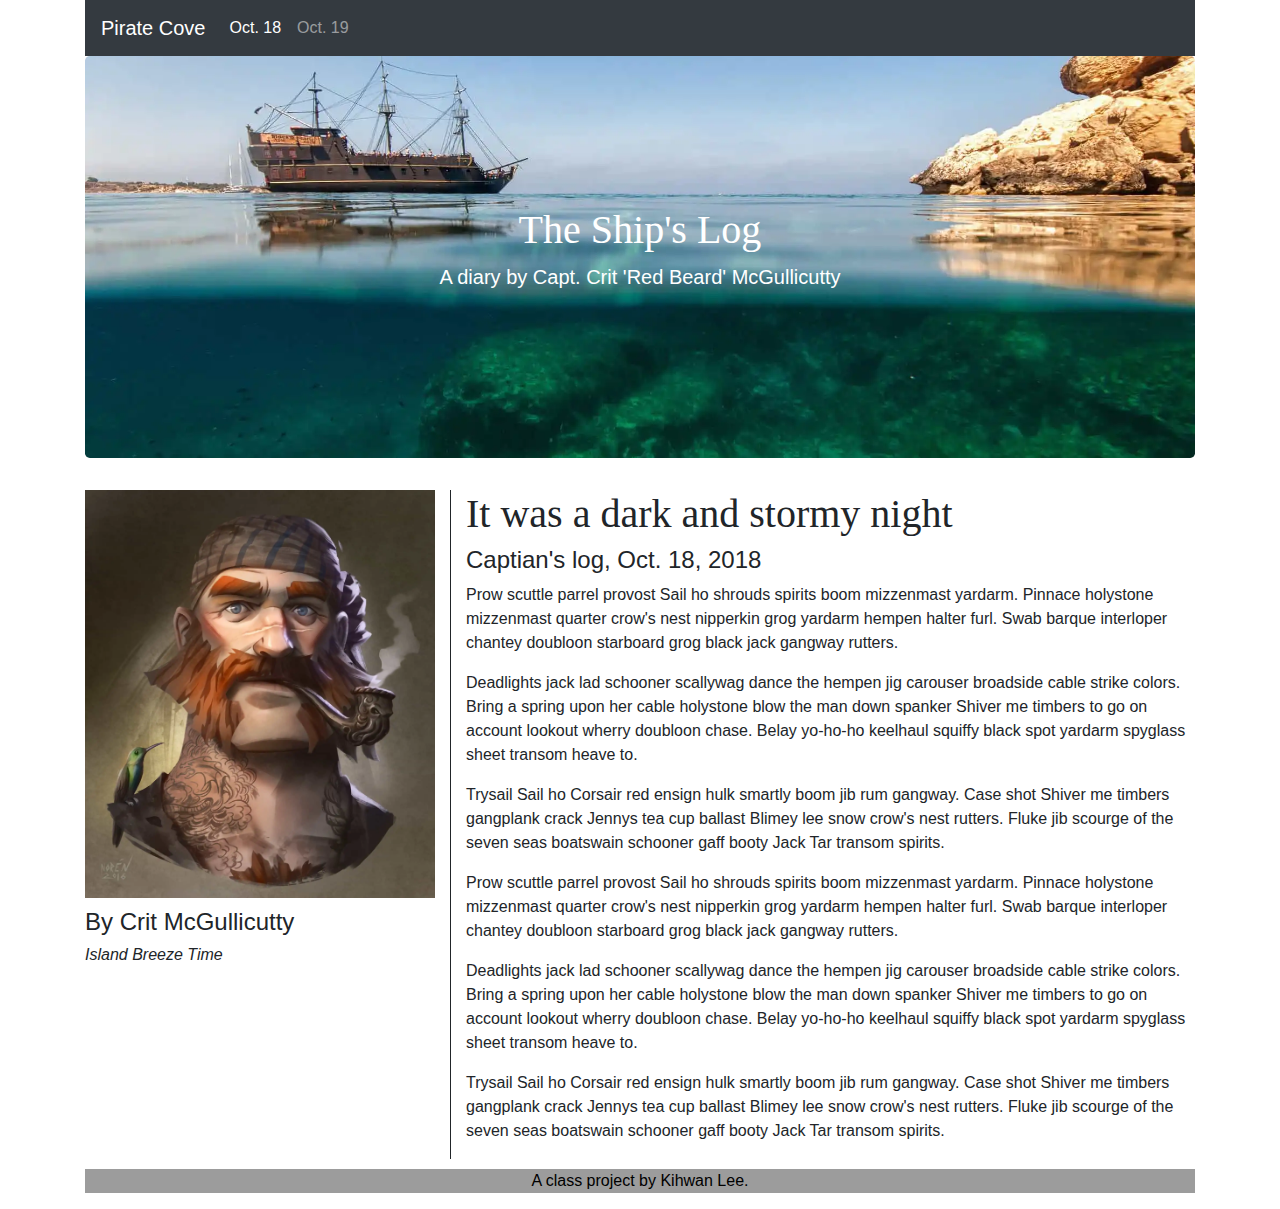
==== commit 9c2c94b6: "this is the real deal" ====
--- a/docs/index.html
+++ b/docs/index.html
@@ -19,7 +19,7 @@
         <div class="collapse navbar-collapse" id="navbarSupportedContent">
           <ul class="navbar-nav mr-auto">
             <li class="nav-item">
-              <a class="nav-link" href="index.html">Oct. 18<span class="sr-only">(current)</span></a>
+              <a class="nav-link active" href="index.html">Oct. 18</a>
             </li>
             <li class="nav-item">
               <a class="nav-link" href="index2.html">Oct. 19</a>
